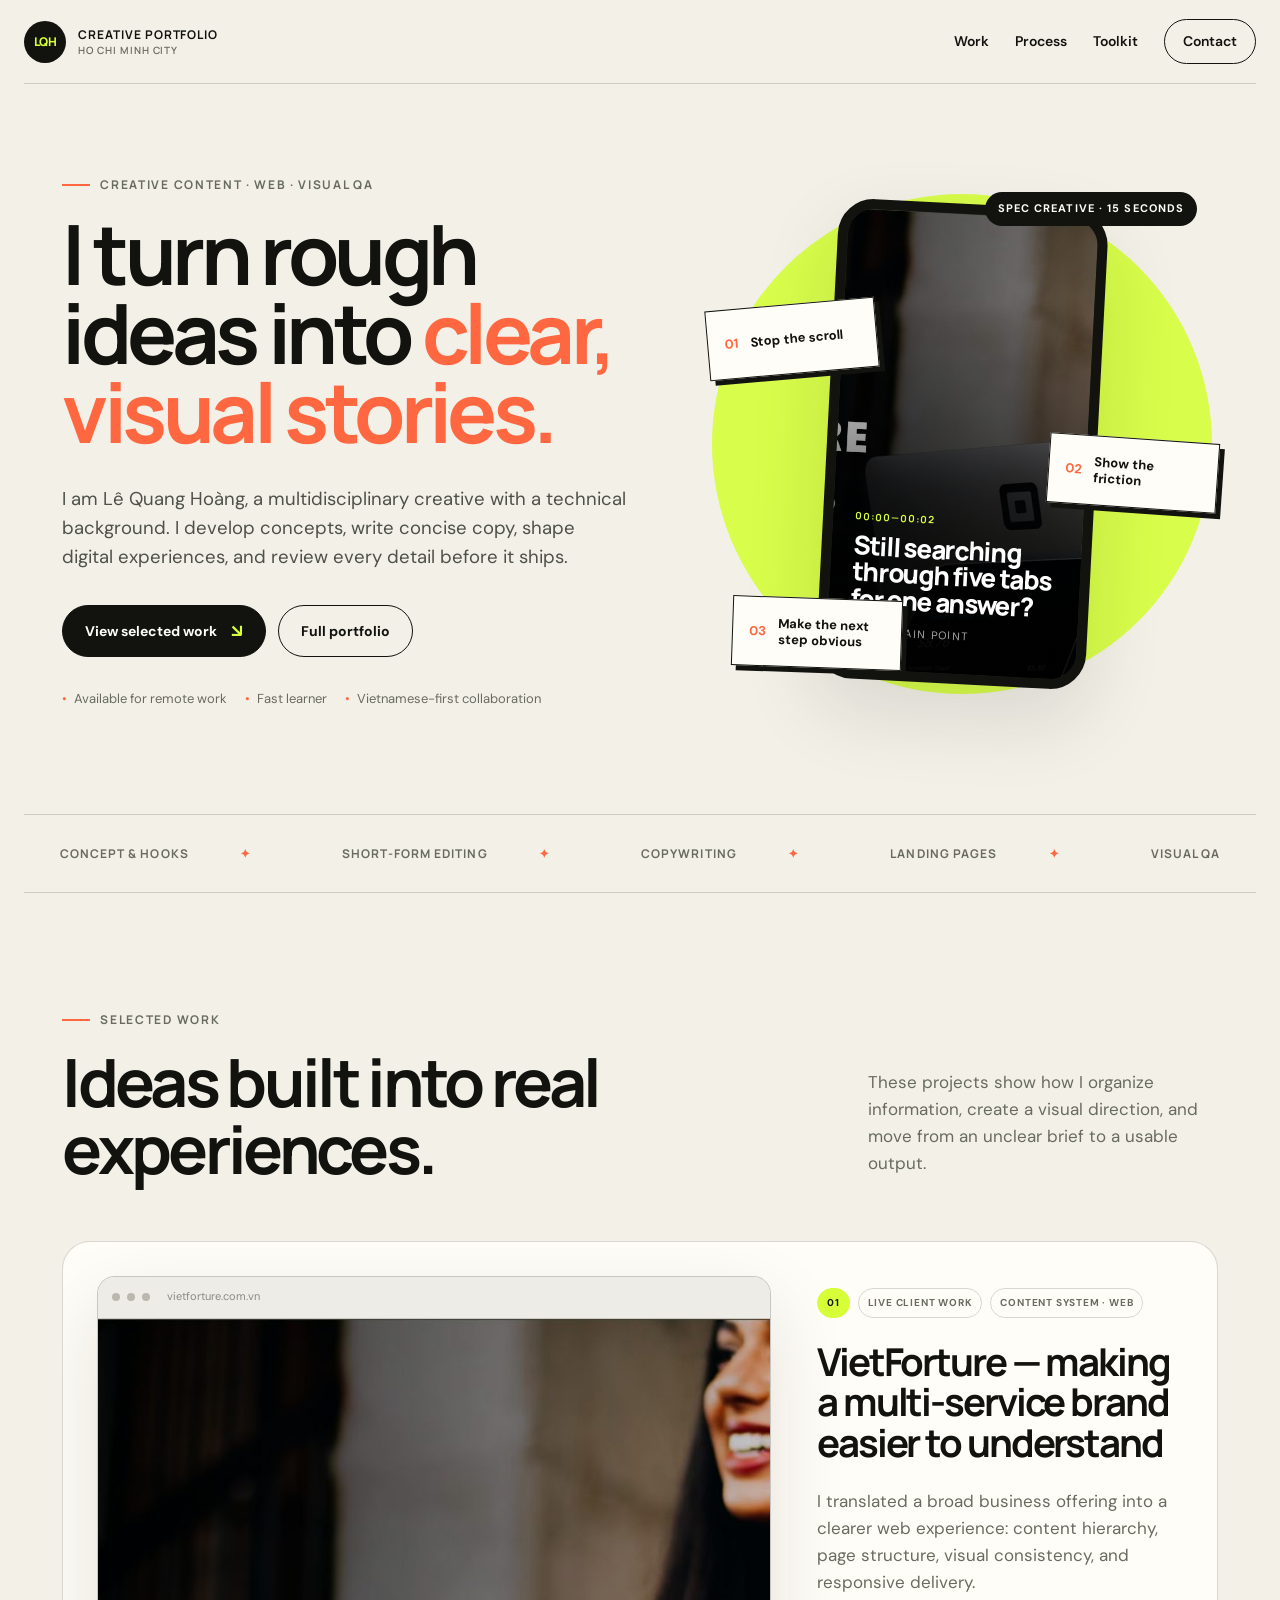
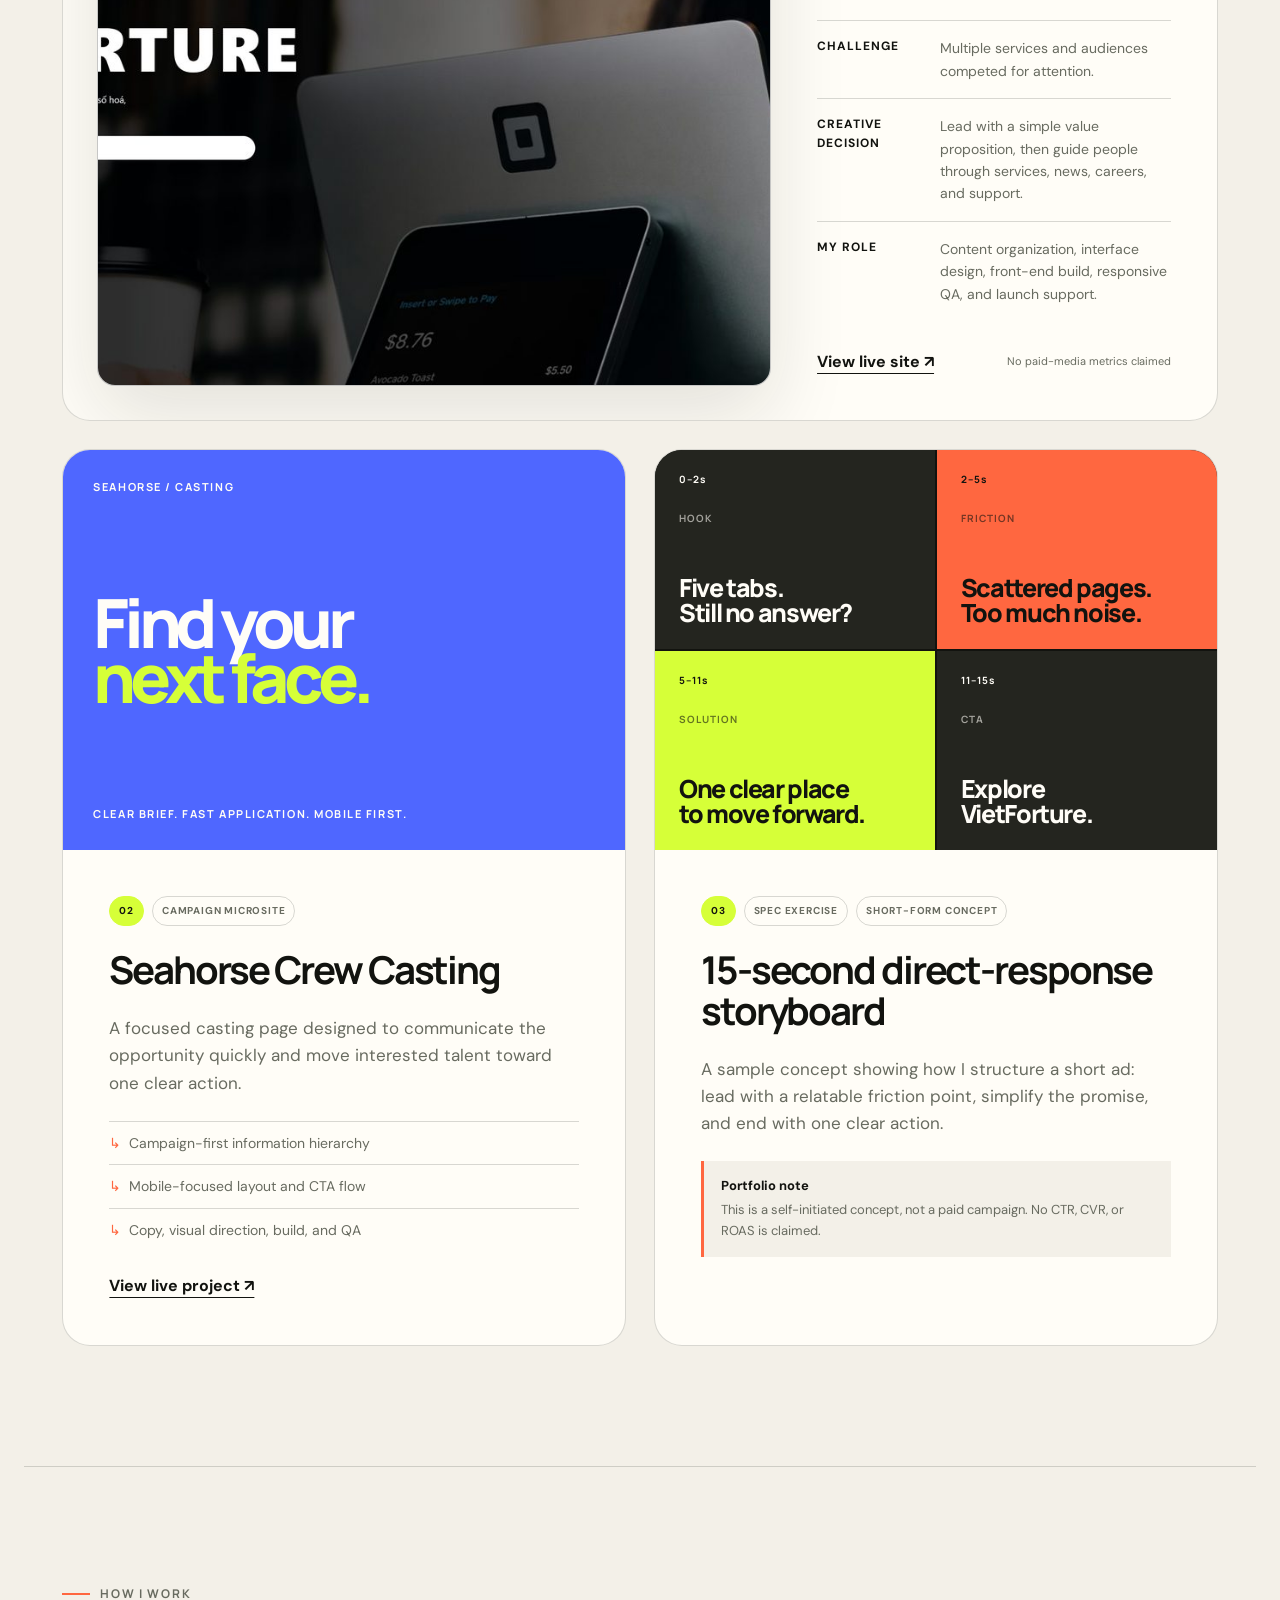
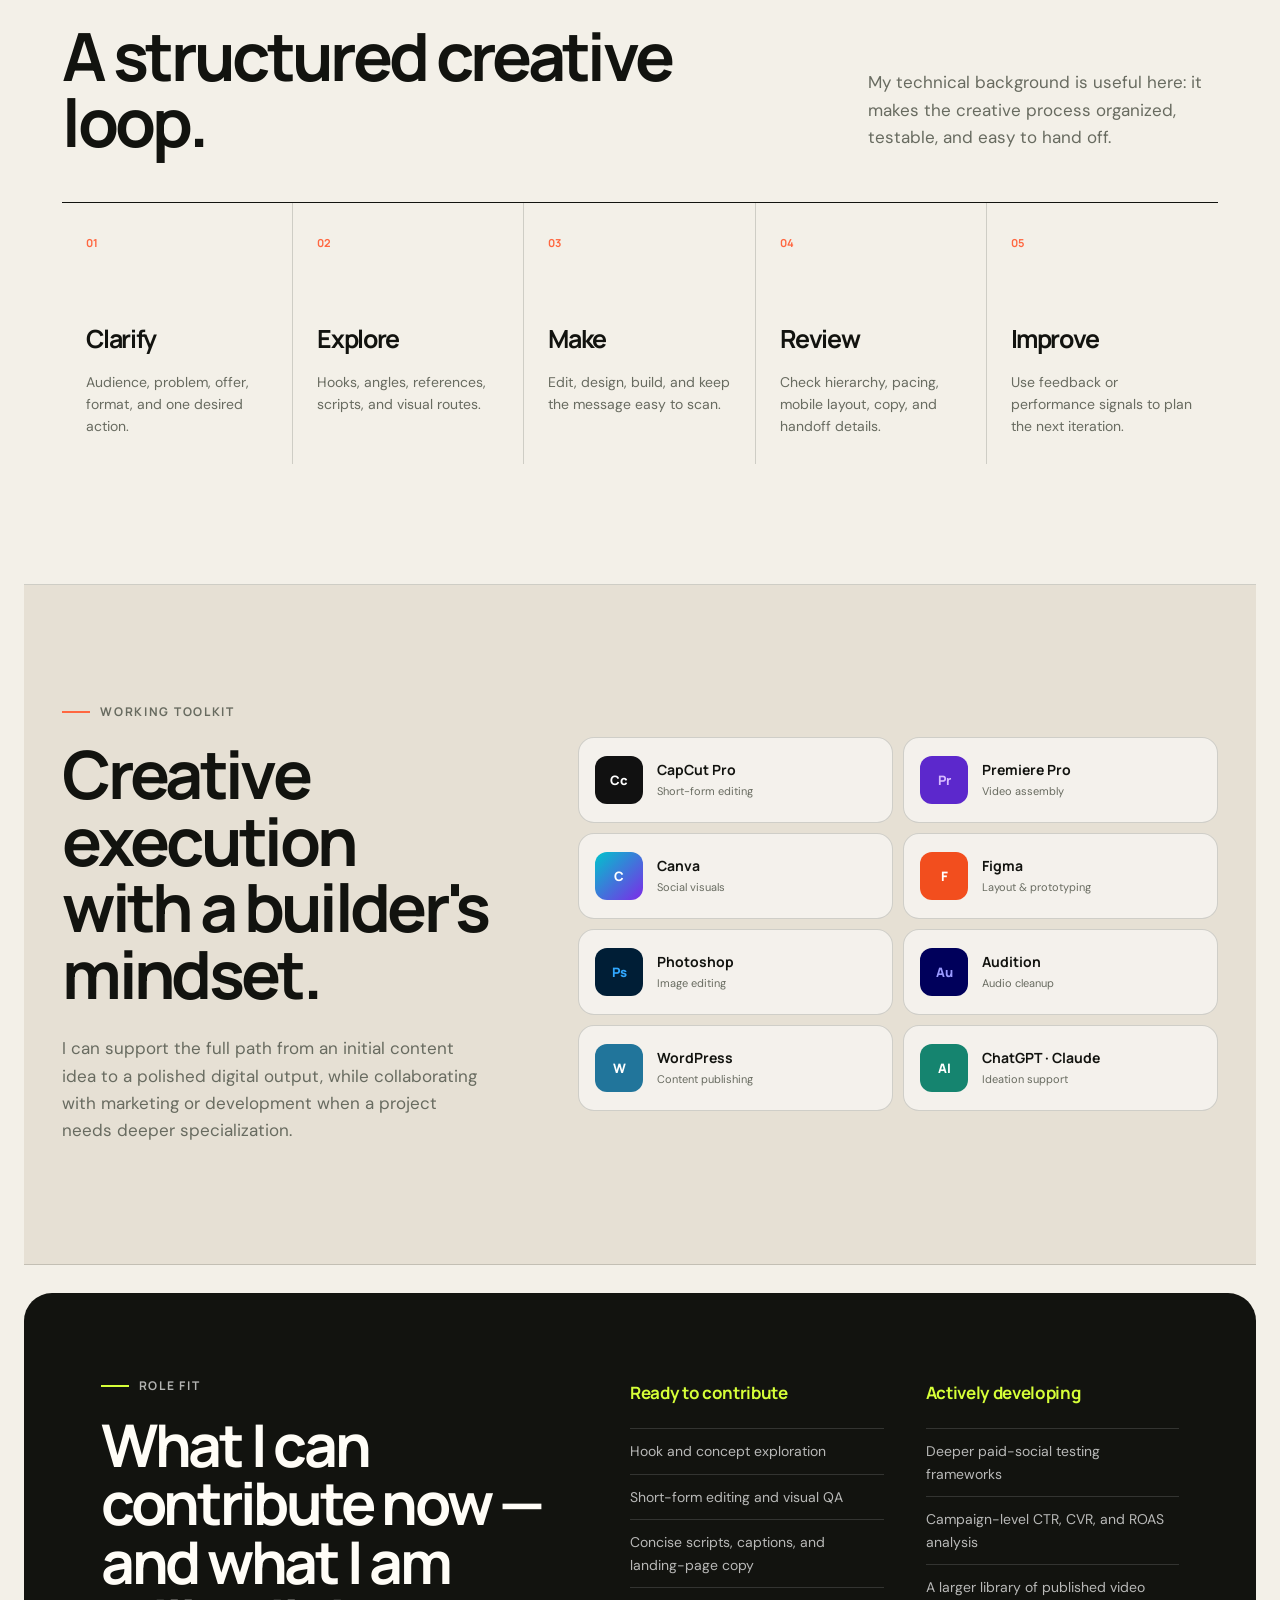
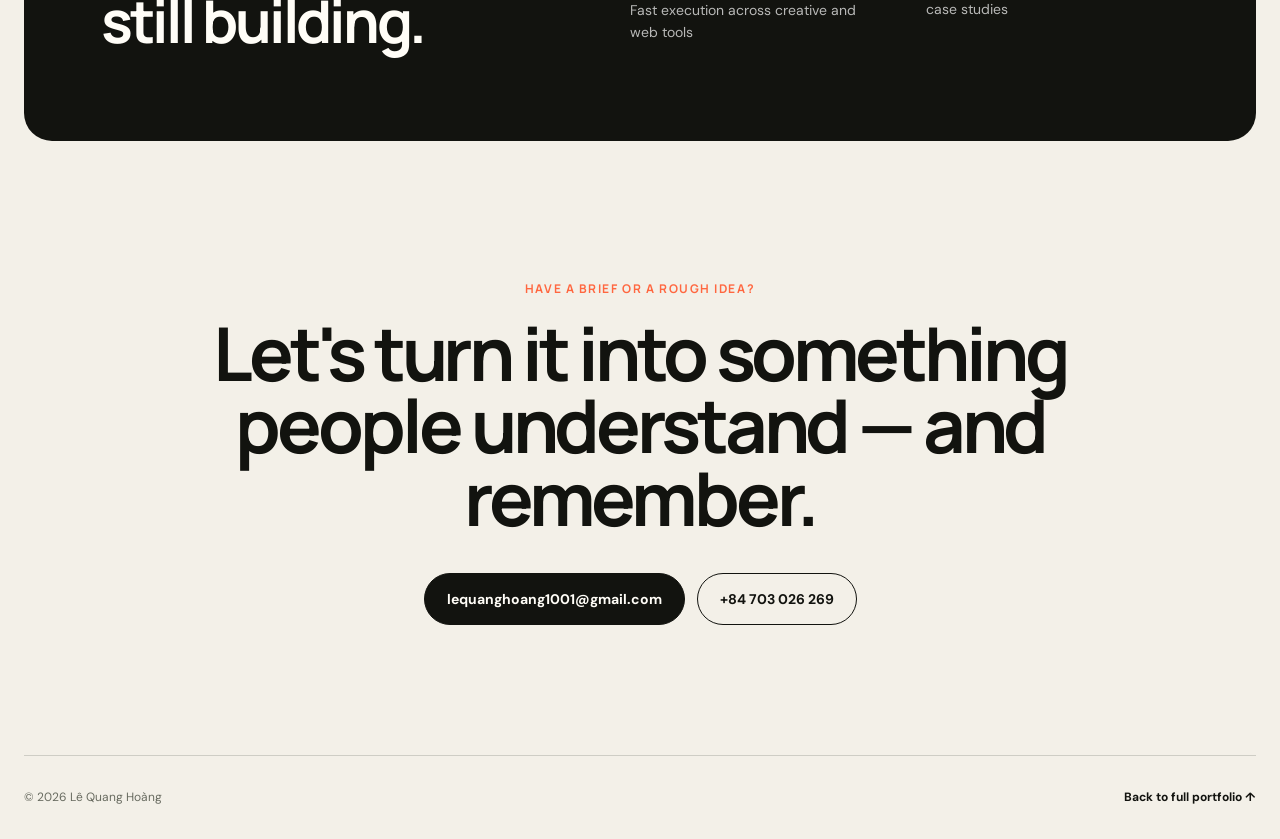
==== creative.html @ 2c3108f0 "Add creative portfolio for content roles" ====
<!DOCTYPE html>
<html lang="en">
<head>
  <meta charset="UTF-8">
  <meta name="viewport" content="width=device-width, initial-scale=1.0">
  <meta name="description" content="Creative portfolio of Lê Quang Hoàng — content concepts, short-form storyboards, web experiences, and visual QA.">
  <meta name="author" content="Lê Quang Hoàng">
  <title>Lê Quang Hoàng — Creative Portfolio</title>
  <link rel="preconnect" href="https://fonts.googleapis.com">
  <link rel="preconnect" href="https://fonts.gstatic.com" crossorigin>
  <link href="https://fonts.googleapis.com/css2?family=DM+Sans:wght@400;500;600;700&family=Manrope:wght@500;600;700;800&display=swap" rel="stylesheet">
  <link rel="stylesheet" href="creative.css">
</head>
<body>
  <a class="skip-link" href="#work">Skip to selected work</a>

  <header class="topbar">
    <a class="brand" href="index.html" aria-label="Back to main portfolio">
      <span class="brand-mark">LQH</span>
      <span class="brand-copy">Creative portfolio<br><small>Ho Chi Minh City</small></span>
    </a>
    <nav class="topnav" aria-label="Creative portfolio navigation">
      <a href="#work">Work</a>
      <a href="#process">Process</a>
      <a href="#toolkit">Toolkit</a>
      <a class="nav-cta" href="mailto:lequanghoang1001@gmail.com">Contact</a>
    </nav>
  </header>

  <main>
    <section class="hero">
      <div class="hero-copy">
        <p class="kicker"><span></span> Creative content · Web · Visual QA</p>
        <h1>I turn rough ideas into <em>clear, visual stories.</em></h1>
        <p class="hero-intro">I am Lê Quang Hoàng, a multidisciplinary creative with a technical background. I develop concepts, write concise copy, shape digital experiences, and review every detail before it ships.</p>
        <div class="hero-actions">
          <a class="button button-primary" href="#work">View selected work <span>↘</span></a>
          <a class="button button-secondary" href="index.html">Full portfolio</a>
        </div>
        <div class="hero-notes" aria-label="Availability and strengths">
          <span>Available for remote work</span>
          <span>Fast learner</span>
          <span>Vietnamese-first collaboration</span>
        </div>
      </div>

      <div class="hero-visual" aria-label="Spec short-form creative storyboard preview">
        <div class="visual-label">Spec creative · 15 seconds</div>
        <div class="phone">
          <img src="images/vietforture/hero.jpg" alt="VietForture website shown as the visual source for a spec social ad">
          <div class="phone-shade"></div>
          <div class="phone-copy">
            <span class="timecode">00:00—00:02</span>
            <strong>Still searching through five tabs for one answer?</strong>
            <small>Hook / pain point</small>
          </div>
        </div>
        <div class="angle-card angle-one"><b>01</b><span>Stop the scroll</span></div>
        <div class="angle-card angle-two"><b>02</b><span>Show the friction</span></div>
        <div class="angle-card angle-three"><b>03</b><span>Make the next step obvious</span></div>
      </div>
    </section>

    <section class="signal-strip" aria-label="Creative capabilities">
      <span>Concept &amp; hooks</span>
      <span>Short-form editing</span>
      <span>Copywriting</span>
      <span>Landing pages</span>
      <span>Visual QA</span>
    </section>

    <section class="work-section" id="work">
      <div class="section-heading">
        <div>
          <p class="kicker"><span></span> Selected work</p>
          <h2>Ideas built into real experiences.</h2>
        </div>
        <p>These projects show how I organize information, create a visual direction, and move from an unclear brief to a usable output.</p>
      </div>

      <article class="case case-featured">
        <div class="case-visual browser-frame">
          <div class="browser-top"><i></i><i></i><i></i><span>vietforture.com.vn</span></div>
          <img src="images/vietforture/hero.jpg" alt="VietForture homepage interface">
        </div>
        <div class="case-copy">
          <div class="case-meta"><span>01</span><span>Live client work</span><span>Content system · Web</span></div>
          <h3>VietForture — making a multi-service brand easier to understand</h3>
          <p>I translated a broad business offering into a clearer web experience: content hierarchy, page structure, visual consistency, and responsive delivery.</p>
          <ul class="case-points">
            <li><b>Challenge</b><span>Multiple services and audiences competed for attention.</span></li>
            <li><b>Creative decision</b><span>Lead with a simple value proposition, then guide people through services, news, careers, and support.</span></li>
            <li><b>My role</b><span>Content organization, interface design, front-end build, responsive QA, and launch support.</span></li>
          </ul>
          <div class="case-actions">
            <a href="https://www.vietforture.com.vn" target="_blank" rel="noopener">View live site ↗</a>
            <span>No paid-media metrics claimed</span>
          </div>
        </div>
      </article>

      <div class="case-grid">
        <article class="case case-compact campaign-case">
          <div class="campaign-poster">
            <span class="poster-top">SEAHORSE / CASTING</span>
            <strong>Find your<br><em>next face.</em></strong>
            <span class="poster-bottom">Clear brief. Fast application. Mobile first.</span>
          </div>
          <div class="case-copy">
            <div class="case-meta"><span>02</span><span>Campaign microsite</span></div>
            <h3>Seahorse Crew Casting</h3>
            <p>A focused casting page designed to communicate the opportunity quickly and move interested talent toward one clear action.</p>
            <ul class="simple-list">
              <li>Campaign-first information hierarchy</li>
              <li>Mobile-focused layout and CTA flow</li>
              <li>Copy, visual direction, build, and QA</li>
            </ul>
            <a class="text-link" href="https://seahorse-crew-casting.lequanghoang1001.chatgpt.site" target="_blank" rel="noopener">View live project ↗</a>
          </div>
        </article>

        <article class="case case-compact spec-case">
          <div class="storyboard" aria-label="Four-frame spec ad storyboard">
            <div class="frame"><b>0–2s</b><span>HOOK</span><p>Five tabs.<br>Still no answer?</p></div>
            <div class="frame"><b>2–5s</b><span>FRICTION</span><p>Scattered pages.<br>Too much noise.</p></div>
            <div class="frame"><b>5–11s</b><span>SOLUTION</span><p>One clear place<br>to move forward.</p></div>
            <div class="frame"><b>11–15s</b><span>CTA</span><p>Explore<br>VietForture.</p></div>
          </div>
          <div class="case-copy">
            <div class="case-meta"><span>03</span><span>Spec exercise</span><span>Short-form concept</span></div>
            <h3>15-second direct-response storyboard</h3>
            <p>A sample concept showing how I structure a short ad: lead with a relatable friction point, simplify the promise, and end with one clear action.</p>
            <div class="honesty-note"><b>Portfolio note</b> This is a self-initiated concept, not a paid campaign. No CTR, CVR, or ROAS is claimed.</div>
          </div>
        </article>
      </div>
    </section>

    <section class="process-section" id="process">
      <div class="section-heading compact-heading">
        <div>
          <p class="kicker"><span></span> How I work</p>
          <h2>A structured creative loop.</h2>
        </div>
        <p>My technical background is useful here: it makes the creative process organized, testable, and easy to hand off.</p>
      </div>
      <ol class="process-grid">
        <li><span>01</span><h3>Clarify</h3><p>Audience, problem, offer, format, and one desired action.</p></li>
        <li><span>02</span><h3>Explore</h3><p>Hooks, angles, references, scripts, and visual routes.</p></li>
        <li><span>03</span><h3>Make</h3><p>Edit, design, build, and keep the message easy to scan.</p></li>
        <li><span>04</span><h3>Review</h3><p>Check hierarchy, pacing, mobile layout, copy, and handoff details.</p></li>
        <li><span>05</span><h3>Improve</h3><p>Use feedback or performance signals to plan the next iteration.</p></li>
      </ol>
    </section>

    <section class="toolkit-section" id="toolkit">
      <div class="toolkit-copy">
        <p class="kicker"><span></span> Working toolkit</p>
        <h2>Creative execution with a builder's mindset.</h2>
        <p>I can support the full path from an initial content idea to a polished digital output, while collaborating with marketing or development when a project needs deeper specialization.</p>
      </div>
      <div class="tool-grid">
        <div><i class="tool-icon capcut">Cc</i><span><b>CapCut Pro</b><small>Short-form editing</small></span></div>
        <div><i class="tool-icon premiere">Pr</i><span><b>Premiere Pro</b><small>Video assembly</small></span></div>
        <div><i class="tool-icon canva">C</i><span><b>Canva</b><small>Social visuals</small></span></div>
        <div><i class="tool-icon figma">F</i><span><b>Figma</b><small>Layout &amp; prototyping</small></span></div>
        <div><i class="tool-icon photoshop">Ps</i><span><b>Photoshop</b><small>Image editing</small></span></div>
        <div><i class="tool-icon audition">Au</i><span><b>Audition</b><small>Audio cleanup</small></span></div>
        <div><i class="tool-icon wordpress">W</i><span><b>WordPress</b><small>Content publishing</small></span></div>
        <div><i class="tool-icon ai">AI</i><span><b>ChatGPT · Claude</b><small>Ideation support</small></span></div>
      </div>
    </section>

    <section class="fit-section">
      <div class="fit-copy">
        <p class="kicker light"><span></span> Role fit</p>
        <h2>What I can contribute now — and what I am still building.</h2>
      </div>
      <div class="fit-columns">
        <div>
          <h3>Ready to contribute</h3>
          <ul>
            <li>Hook and concept exploration</li>
            <li>Short-form editing and visual QA</li>
            <li>Concise scripts, captions, and landing-page copy</li>
            <li>Fast execution across creative and web tools</li>
          </ul>
        </div>
        <div>
          <h3>Actively developing</h3>
          <ul>
            <li>Deeper paid-social testing frameworks</li>
            <li>Campaign-level CTR, CVR, and ROAS analysis</li>
            <li>A larger library of published video case studies</li>
          </ul>
        </div>
      </div>
    </section>

    <section class="contact-section">
      <p>Have a brief or a rough idea?</p>
      <h2>Let's turn it into something people understand — and remember.</h2>
      <div class="contact-actions">
        <a class="button button-primary" href="mailto:lequanghoang1001@gmail.com">lequanghoang1001@gmail.com</a>
        <a class="button button-secondary" href="tel:+84703026269">+84 703 026 269</a>
      </div>
    </section>
  </main>

  <footer>
    <span>© 2026 Lê Quang Hoàng</span>
    <a href="index.html">Back to full portfolio ↑</a>
  </footer>
</body>
</html>
---- creative.css ----
:root {
  --ink: #12130f;
  --paper: #f3f0e8;
  --paper-deep: #e6e0d4;
  --muted: #686b60;
  --line: rgba(18, 19, 15, 0.16);
  --lime: #d6ff38;
  --orange: #ff6740;
  --blue: #4f67ff;
  --white: #fffdf7;
  --radius: 28px;
  --shadow: 0 30px 80px rgba(26, 24, 18, 0.12);
}

* { box-sizing: border-box; }
html { scroll-behavior: smooth; }
body {
  margin: 0;
  color: var(--ink);
  background: var(--paper);
  font-family: "DM Sans", sans-serif;
  font-size: 16px;
  line-height: 1.6;
  -webkit-font-smoothing: antialiased;
}
a { color: inherit; text-decoration: none; }
img { display: block; max-width: 100%; }

.skip-link {
  position: fixed;
  left: 16px;
  top: -80px;
  z-index: 100;
  padding: 10px 14px;
  color: var(--ink);
  background: var(--lime);
  border-radius: 8px;
}
.skip-link:focus { top: 16px; }

.topbar {
  width: min(1440px, calc(100% - 48px));
  min-height: 84px;
  margin: 0 auto;
  display: flex;
  align-items: center;
  justify-content: space-between;
  border-bottom: 1px solid var(--line);
}
.brand { display: inline-flex; align-items: center; gap: 12px; }
.brand-mark {
  width: 42px;
  height: 42px;
  display: grid;
  place-items: center;
  border-radius: 50%;
  font: 800 12px/1 "Manrope", sans-serif;
  background: var(--ink);
  color: var(--lime);
  letter-spacing: -0.04em;
}
.brand-copy { font: 700 12px/1.25 "Manrope", sans-serif; text-transform: uppercase; letter-spacing: .08em; }
.brand-copy small { color: var(--muted); font-size: 10px; font-weight: 600; }
.topnav { display: flex; align-items: center; gap: 26px; font-size: 14px; font-weight: 600; }
.topnav a:not(.nav-cta):hover { text-decoration: underline; text-underline-offset: 6px; }
.nav-cta { padding: 10px 18px; border: 1px solid var(--ink); border-radius: 99px; transition: .2s ease; }
.nav-cta:hover { background: var(--ink); color: var(--paper); }

main, footer { width: min(1440px, calc(100% - 48px)); margin-inline: auto; }
.hero {
  min-height: 720px;
  display: grid;
  grid-template-columns: minmax(0, 1.05fr) minmax(420px, .95fr);
  gap: 80px;
  align-items: center;
  padding: 80px 3vw 90px;
  border-bottom: 1px solid var(--line);
  overflow: hidden;
}
.kicker {
  margin: 0 0 22px;
  display: flex;
  align-items: center;
  gap: 10px;
  color: var(--muted);
  font: 700 12px/1.2 "Manrope", sans-serif;
  letter-spacing: .14em;
  text-transform: uppercase;
}
.kicker span { width: 28px; height: 2px; background: var(--orange); }
.kicker.light { color: rgba(255,255,255,.68); }
.kicker.light span { background: var(--lime); }
h1, h2, h3 { font-family: "Manrope", sans-serif; letter-spacing: -0.055em; }
h1 { max-width: 770px; margin: 0; font-size: clamp(58px, 6.5vw, 102px); line-height: .95; }
h1 em { color: var(--orange); font-style: normal; }
.hero-intro { max-width: 670px; margin: 34px 0 0; color: #4e5148; font-size: clamp(18px, 1.45vw, 22px); line-height: 1.55; }
.hero-actions { display: flex; flex-wrap: wrap; gap: 12px; margin-top: 34px; }
.button { min-height: 52px; display: inline-flex; align-items: center; justify-content: center; gap: 14px; padding: 0 22px; border: 1px solid var(--ink); border-radius: 99px; font-size: 14px; font-weight: 700; transition: transform .2s ease, box-shadow .2s ease; }
.button:hover { transform: translateY(-2px); box-shadow: 0 10px 28px rgba(18,19,15,.12); }
.button-primary { background: var(--ink); color: var(--white); }
.button-primary span { color: var(--lime); font-size: 18px; }
.button-secondary { background: transparent; }
.hero-notes { margin-top: 32px; display: flex; flex-wrap: wrap; gap: 8px 18px; color: var(--muted); font-size: 13px; }
.hero-notes span::before { content: "•"; color: var(--orange); margin-right: 7px; }

.hero-visual { position: relative; min-height: 560px; display: grid; place-items: center; }
.hero-visual::before {
  content: "";
  position: absolute;
  width: 500px;
  height: 500px;
  border-radius: 50%;
  background: var(--lime);
  filter: saturate(.9);
}
.visual-label { position: absolute; z-index: 3; top: 28px; right: 4%; padding: 8px 13px; background: var(--ink); color: var(--white); border-radius: 99px; font-size: 11px; font-weight: 700; letter-spacing: .1em; text-transform: uppercase; }
.phone { position: relative; z-index: 2; width: 270px; aspect-ratio: 9/16; overflow: hidden; border: 10px solid var(--ink); border-radius: 36px; box-shadow: var(--shadow); transform: rotate(3deg); background: #20241d; }
.phone img { width: 100%; height: 100%; object-fit: cover; }
.phone-shade { position: absolute; inset: 0; background: linear-gradient(180deg, rgba(0,0,0,.05) 20%, rgba(0,0,0,.86) 88%); }
.phone-copy { position: absolute; inset: auto 22px 28px; color: #fff; }
.phone-copy .timecode { display: block; margin-bottom: 10px; color: var(--lime); font: 700 10px/1.2 "Manrope", sans-serif; letter-spacing: .1em; }
.phone-copy strong { display: block; font: 800 26px/1.02 "Manrope", sans-serif; letter-spacing: -.05em; }
.phone-copy small { display: block; margin-top: 12px; color: rgba(255,255,255,.64); font-size: 11px; text-transform: uppercase; letter-spacing: .12em; }
.angle-card { position: absolute; z-index: 3; width: 170px; min-height: 70px; padding: 13px 16px; display: flex; align-items: center; gap: 12px; border: 1px solid var(--ink); box-shadow: 5px 5px 0 var(--ink); background: var(--white); font-size: 13px; font-weight: 700; line-height: 1.25; }
.angle-card b { color: var(--orange); }
.angle-one { left: 0; top: 25%; transform: rotate(-5deg); }
.angle-two { right: 0; top: 49%; transform: rotate(4deg); }
.angle-three { left: 5%; bottom: 10%; transform: rotate(2deg); }

.signal-strip { min-height: 78px; display: flex; align-items: center; justify-content: space-around; gap: 20px; border-bottom: 1px solid var(--line); color: var(--muted); font: 700 12px/1 "Manrope", sans-serif; letter-spacing: .09em; text-transform: uppercase; }
.signal-strip span::after { content: "✦"; margin-left: clamp(20px, 4vw, 70px); color: var(--orange); }
.signal-strip span:last-child::after { display: none; }

.work-section, .process-section, .toolkit-section { padding: 120px 3vw; border-bottom: 1px solid var(--line); }
.section-heading { display: grid; grid-template-columns: minmax(0, 1.35fr) minmax(320px, .65fr); gap: 80px; align-items: end; margin-bottom: 58px; }
.section-heading h2, .toolkit-copy h2 { max-width: 850px; margin: 0; font-size: clamp(42px, 5.2vw, 74px); line-height: 1; }
.section-heading > p { margin: 0 0 5px; color: var(--muted); font-size: 17px; }
.case { background: var(--white); border: 1px solid var(--line); border-radius: var(--radius); overflow: hidden; }
.case-featured { display: grid; grid-template-columns: 1.35fr .85fr; min-height: 620px; }
.case-visual { min-width: 0; }
.browser-frame { margin: 34px 0 34px 34px; overflow: hidden; border: 1px solid rgba(18,19,15,.24); border-radius: 18px; box-shadow: var(--shadow); background: #fff; }
.browser-top { height: 42px; display: flex; align-items: center; gap: 7px; padding: 0 14px; background: #eeece6; border-bottom: 1px solid var(--line); }
.browser-top i { width: 8px; height: 8px; border-radius: 50%; background: #bbb8af; }
.browser-top span { margin-left: 10px; color: #898b83; font-size: 11px; }
.browser-frame img { width: 100%; height: calc(100% - 42px); object-fit: cover; object-position: top; }
.case-copy { padding: 46px; }
.case-meta { display: flex; flex-wrap: wrap; gap: 8px; margin-bottom: 24px; }
.case-meta span { padding: 6px 9px; border: 1px solid var(--line); border-radius: 99px; color: var(--muted); font-size: 10px; font-weight: 700; letter-spacing: .08em; text-transform: uppercase; }
.case-meta span:first-child { color: var(--ink); background: var(--lime); border-color: var(--lime); }
.case h3 { margin: 0; font-size: clamp(28px, 3vw, 46px); line-height: 1.06; }
.case-copy > p { margin: 24px 0; color: var(--muted); font-size: 17px; }
.case-points, .simple-list { margin: 0; padding: 0; list-style: none; }
.case-points li { display: grid; grid-template-columns: 105px 1fr; gap: 18px; padding: 16px 0; border-top: 1px solid var(--line); }
.case-points b { font-size: 12px; text-transform: uppercase; letter-spacing: .08em; }
.case-points span { color: var(--muted); font-size: 14px; }
.case-actions { margin-top: 28px; display: flex; align-items: center; justify-content: space-between; gap: 20px; }
.case-actions a, .text-link { font-weight: 700; text-decoration: underline; text-underline-offset: 6px; }
.case-actions span { color: var(--muted); font-size: 11px; }
.case-grid { margin-top: 28px; display: grid; grid-template-columns: 1fr 1fr; gap: 28px; }
.case-compact { display: grid; grid-template-rows: 400px auto; }
.campaign-poster { padding: 30px; display: flex; flex-direction: column; justify-content: space-between; color: var(--white); background: var(--blue); overflow: hidden; }
.campaign-poster::after { content: "CASTING"; position: absolute; opacity: 0; }
.poster-top, .poster-bottom { font: 700 11px/1.2 "Manrope", sans-serif; letter-spacing: .14em; text-transform: uppercase; }
.campaign-poster strong { font: 800 clamp(52px, 5.3vw, 82px)/.82 "Manrope", sans-serif; letter-spacing: -.08em; }
.campaign-poster em { color: var(--lime); font-style: normal; }
.storyboard { display: grid; grid-template-columns: 1fr 1fr; gap: 2px; background: var(--ink); }
.frame { padding: 24px; display: flex; flex-direction: column; justify-content: space-between; background: #24251f; color: var(--white); min-height: 199px; }
.frame:nth-child(2) { background: var(--orange); color: var(--ink); }
.frame:nth-child(3) { background: var(--lime); color: var(--ink); }
.frame b, .frame span { font: 700 10px/1 "Manrope", sans-serif; letter-spacing: .1em; }
.frame span { opacity: .58; }
.frame p { margin: 24px 0 0; font: 800 25px/1 "Manrope", sans-serif; letter-spacing: -.055em; }
.simple-list { margin: 22px 0; }
.simple-list li { padding: 10px 0 10px 20px; border-top: 1px solid var(--line); color: var(--muted); position: relative; font-size: 14px; }
.simple-list li::before { content: "↳"; position: absolute; left: 0; color: var(--orange); }
.honesty-note { margin-top: 24px; padding: 15px 17px; background: var(--paper); border-left: 3px solid var(--orange); color: var(--muted); font-size: 13px; }
.honesty-note b { display: block; margin-bottom: 3px; color: var(--ink); }

.compact-heading { margin-bottom: 46px; }
.process-grid { margin: 0; padding: 0; display: grid; grid-template-columns: repeat(5, 1fr); border-top: 1px solid var(--ink); list-style: none; }
.process-grid li { min-height: 250px; padding: 26px 24px; border-right: 1px solid var(--line); }
.process-grid li:last-child { border-right: 0; }
.process-grid span { color: var(--orange); font: 700 11px/1 "Manrope", sans-serif; }
.process-grid h3 { margin: 64px 0 12px; font-size: 25px; }
.process-grid p { margin: 0; color: var(--muted); font-size: 14px; }

.toolkit-section { display: grid; grid-template-columns: .8fr 1.2fr; gap: 90px; align-items: center; background: var(--paper-deep); }
.toolkit-copy p:last-child { max-width: 570px; margin: 28px 0 0; color: var(--muted); font-size: 17px; }
.tool-grid { display: grid; grid-template-columns: 1fr 1fr; gap: 10px; }
.tool-grid > div { min-height: 86px; padding: 16px; display: flex; align-items: center; gap: 14px; background: rgba(255,255,255,.56); border: 1px solid var(--line); border-radius: 16px; }
.tool-icon { width: 48px; height: 48px; flex: 0 0 48px; display: grid; place-items: center; border-radius: 12px; color: #fff; font: normal 800 13px/1 "Manrope", sans-serif; }
.tool-grid b, .tool-grid small { display: block; }
.tool-grid b { font: 700 14px/1.3 "Manrope", sans-serif; }
.tool-grid small { margin-top: 4px; color: var(--muted); font-size: 11px; }
.tool-icon.capcut { background: #111; }
.tool-icon.premiere { background: #5c28cc; color: #d7baff; }
.tool-icon.canva { background: linear-gradient(135deg,#00c4cc,#7d2ae8); }
.tool-icon.figma { background: #f24e1e; }
.tool-icon.photoshop { background: #001e36; color: #31a8ff; }
.tool-icon.audition { background: #00005b; color: #9999ff; }
.tool-icon.wordpress { background: #21759b; }
.tool-icon.ai { background: #15846f; }

.fit-section { margin-top: 28px; padding: 86px 6vw; display: grid; grid-template-columns: .9fr 1.1fr; gap: 80px; color: var(--white); background: var(--ink); border-radius: var(--radius); }
.fit-copy h2 { margin: 0; font-size: clamp(38px, 4.6vw, 66px); line-height: 1; }
.fit-columns { display: grid; grid-template-columns: 1fr 1fr; gap: 42px; }
.fit-columns h3 { margin: 0 0 22px; color: var(--lime); font-size: 17px; letter-spacing: -.02em; }
.fit-columns ul { margin: 0; padding: 0; list-style: none; }
.fit-columns li { padding: 11px 0; border-top: 1px solid rgba(255,255,255,.14); color: rgba(255,255,255,.7); font-size: 14px; }

.contact-section { padding: 130px 3vw; text-align: center; }
.contact-section > p { color: var(--orange); font: 700 12px/1 "Manrope", sans-serif; text-transform: uppercase; letter-spacing: .13em; }
.contact-section h2 { max-width: 940px; margin: 22px auto 38px; font-size: clamp(42px, 5.8vw, 78px); line-height: .98; }
.contact-actions { display: flex; justify-content: center; flex-wrap: wrap; gap: 12px; }
footer { min-height: 84px; display: flex; align-items: center; justify-content: space-between; border-top: 1px solid var(--line); color: var(--muted); font-size: 12px; }
footer a { color: var(--ink); font-weight: 700; }

@media (max-width: 1080px) {
  .hero { grid-template-columns: 1fr; gap: 40px; padding-top: 70px; }
  .hero-visual { min-height: 580px; }
  .case-featured { grid-template-columns: 1fr; }
  .browser-frame { min-height: 470px; margin-right: 34px; }
  .case-grid { grid-template-columns: 1fr; }
  .process-grid { grid-template-columns: repeat(3, 1fr); }
  .process-grid li:nth-child(3) { border-right: 0; }
  .process-grid li { border-bottom: 1px solid var(--line); }
  .toolkit-section, .fit-section { grid-template-columns: 1fr; }
}

@media (max-width: 760px) {
  .topbar, main, footer { width: min(100% - 28px, 1440px); }
  .topbar { min-height: 72px; }
  .brand-copy { display: none; }
  .topnav { gap: 13px; font-size: 12px; }
  .topnav a:nth-child(2), .topnav a:nth-child(3) { display: none; }
  .nav-cta { padding: 8px 13px; }
  .hero { min-height: auto; padding: 62px 4px 70px; }
  h1 { font-size: clamp(50px, 16vw, 72px); }
  .hero-intro { font-size: 17px; }
  .hero-visual { min-height: 520px; }
  .hero-visual::before { width: 360px; height: 360px; }
  .phone { width: 230px; }
  .angle-card { width: 145px; min-height: 58px; padding: 10px; font-size: 11px; }
  .angle-one { left: -8px; }
  .angle-two { right: -8px; }
  .angle-three { left: 0; }
  .signal-strip { padding: 20px 4px; justify-content: flex-start; flex-wrap: wrap; }
  .signal-strip span::after { margin-left: 20px; }
  .work-section, .process-section, .toolkit-section { padding: 82px 4px; }
  .section-heading { grid-template-columns: 1fr; gap: 24px; }
  .section-heading h2, .toolkit-copy h2 { font-size: 45px; }
  .browser-frame { min-height: 300px; margin: 14px; }
  .case-copy { padding: 28px 22px 32px; }
  .case h3 { font-size: 31px; }
  .case-points li { grid-template-columns: 1fr; gap: 5px; }
  .case-actions { align-items: flex-start; flex-direction: column; }
  .case-compact { grid-template-rows: 340px auto; }
  .campaign-poster strong { font-size: 56px; }
  .frame { min-height: 169px; padding: 17px; }
  .frame p { font-size: 20px; }
  .process-grid { grid-template-columns: 1fr; }
  .process-grid li { min-height: auto; border-right: 0; }
  .process-grid h3 { margin-top: 28px; }
  .tool-grid, .fit-columns { grid-template-columns: 1fr; }
  .fit-section { margin-top: 14px; padding: 60px 26px; gap: 50px; }
  .contact-section { padding: 90px 4px; }
  .contact-section h2 { font-size: 44px; }
  .contact-actions .button { width: 100%; }
}

@media (prefers-reduced-motion: reduce) {
  html { scroll-behavior: auto; }
  *, *::before, *::after { transition-duration: .01ms !important; }
}
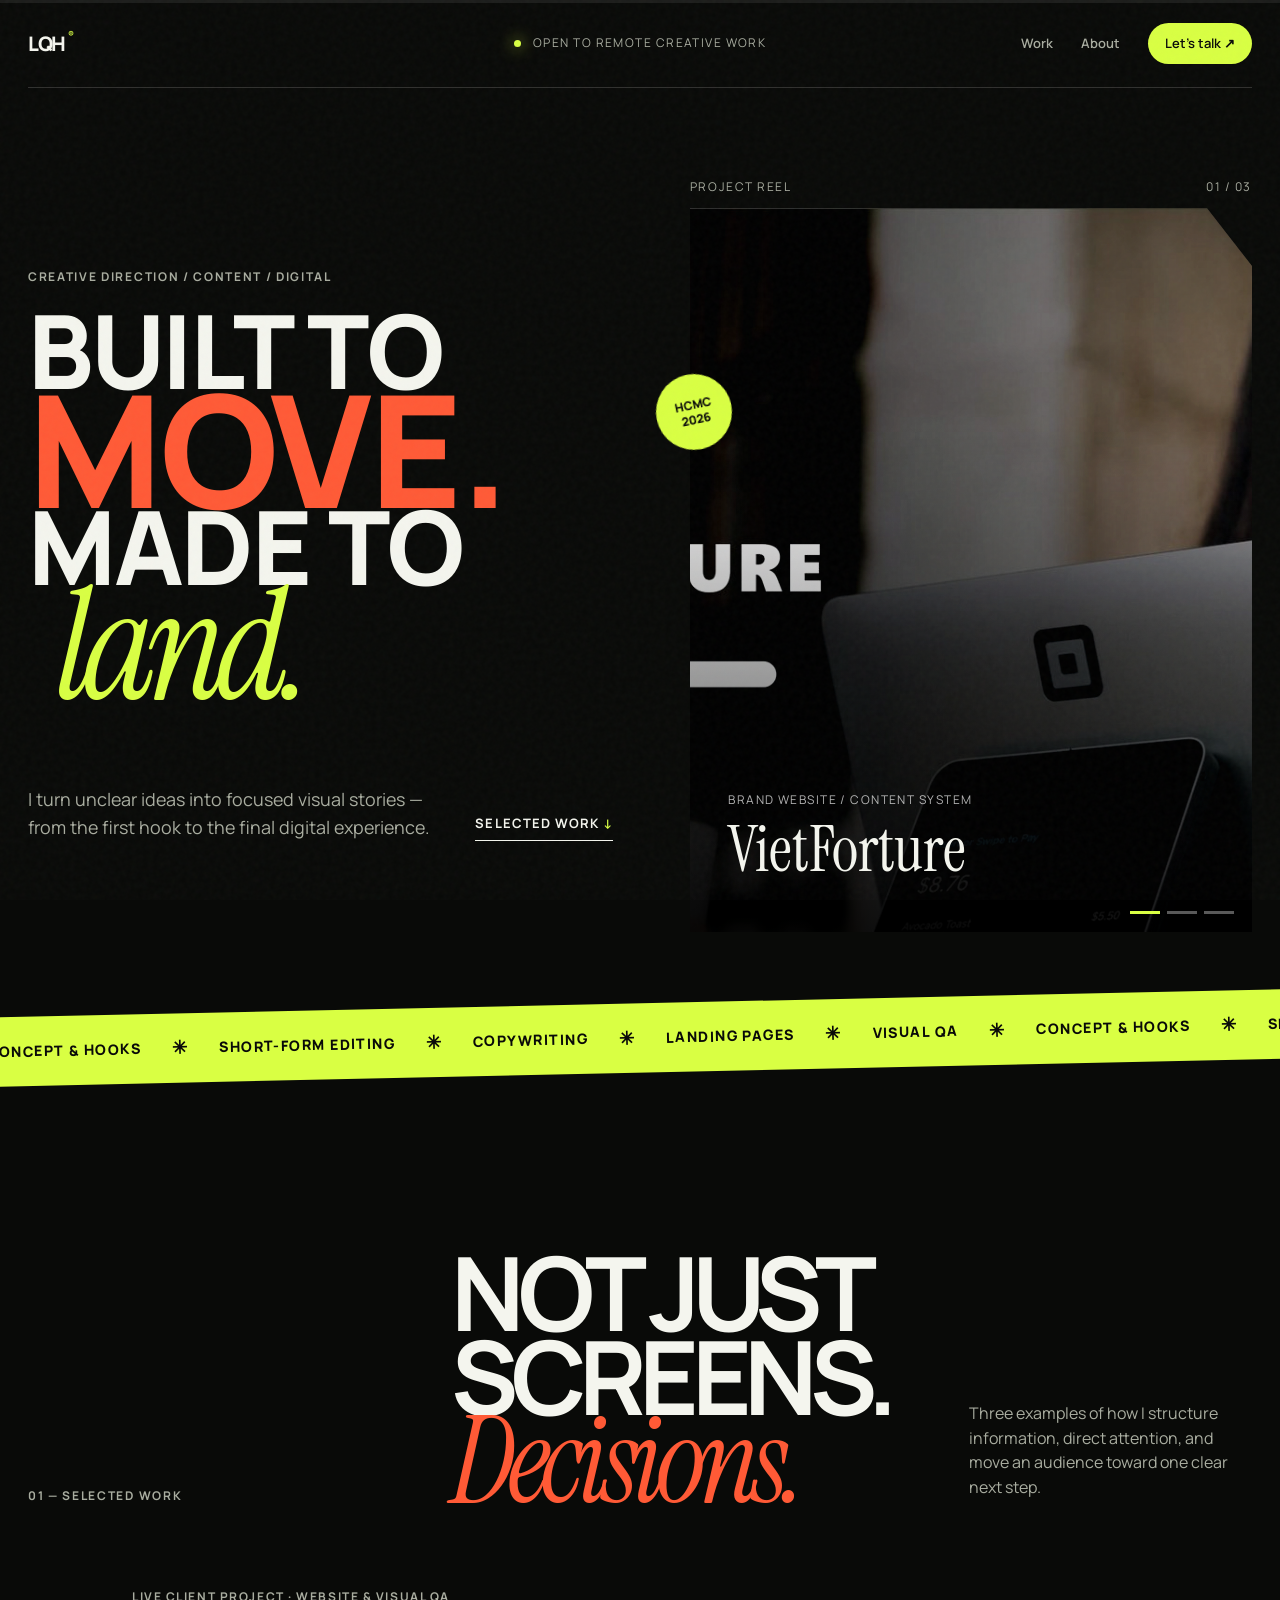
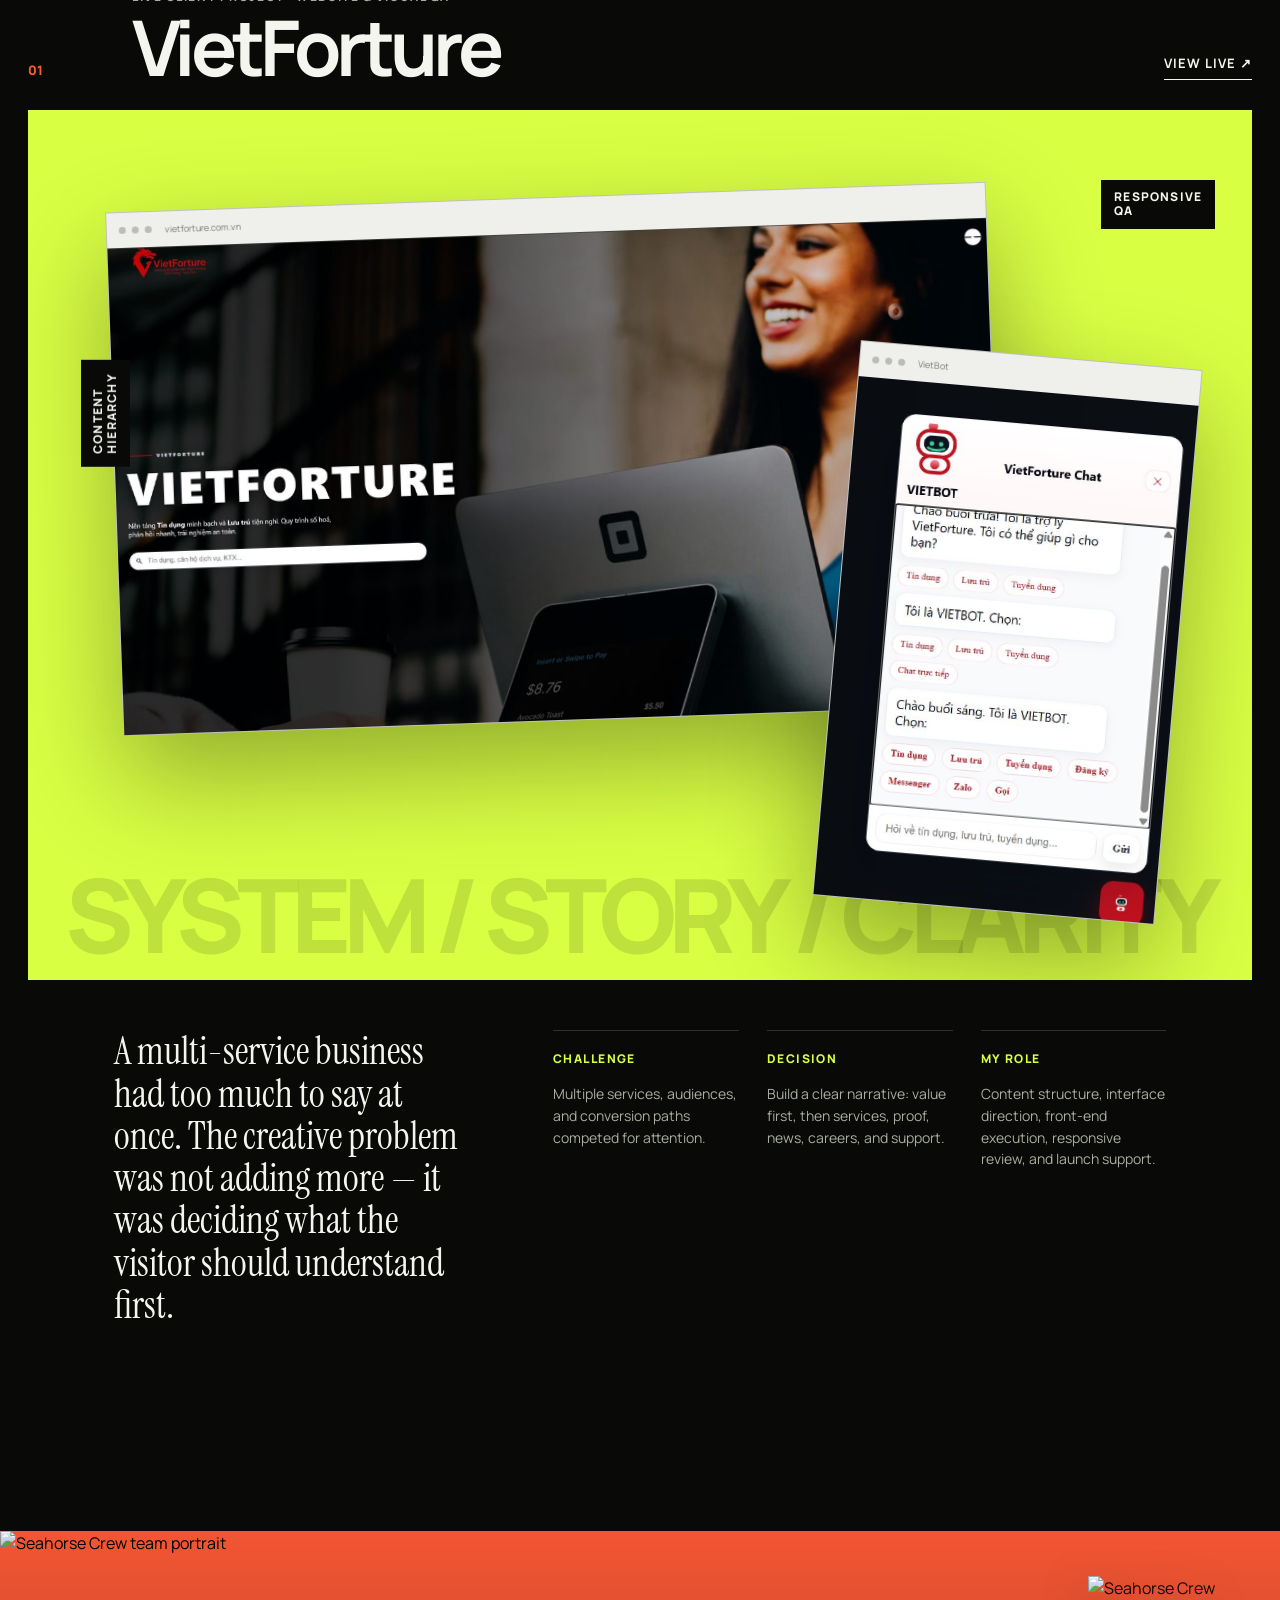
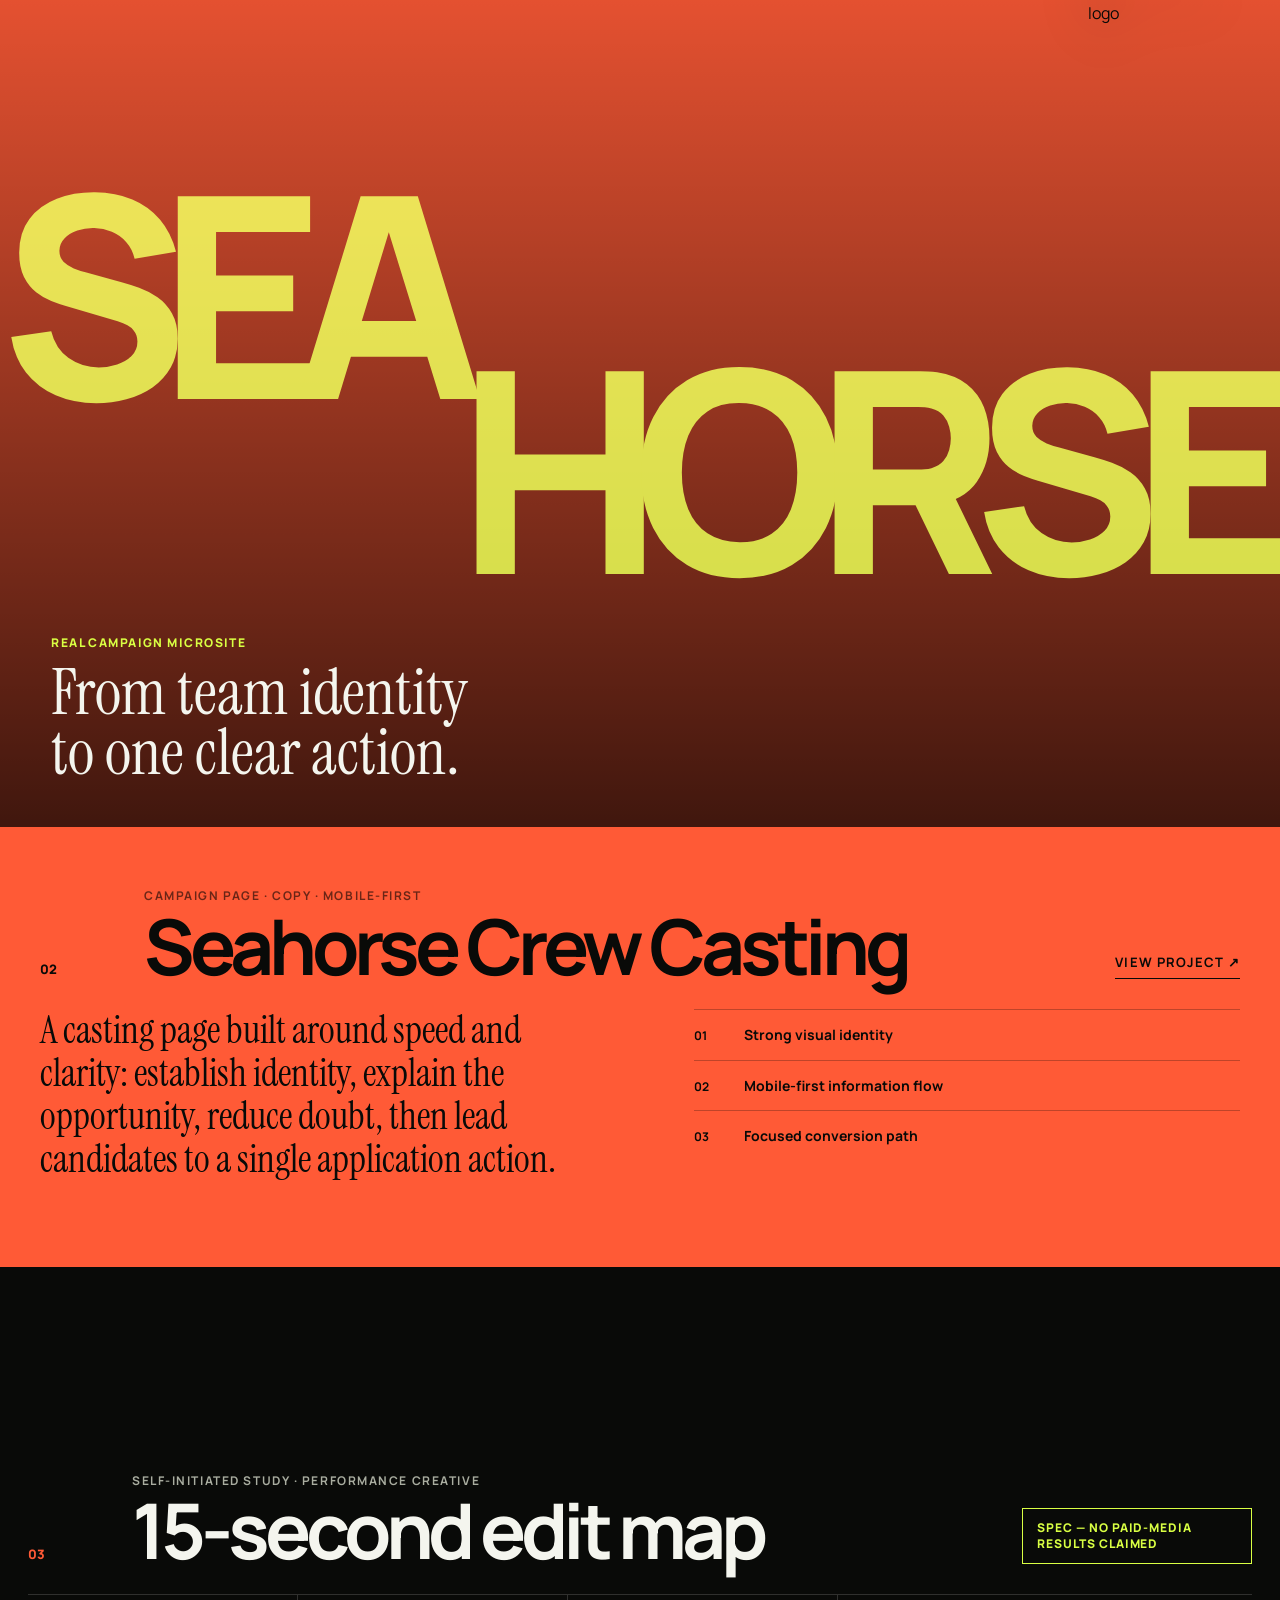
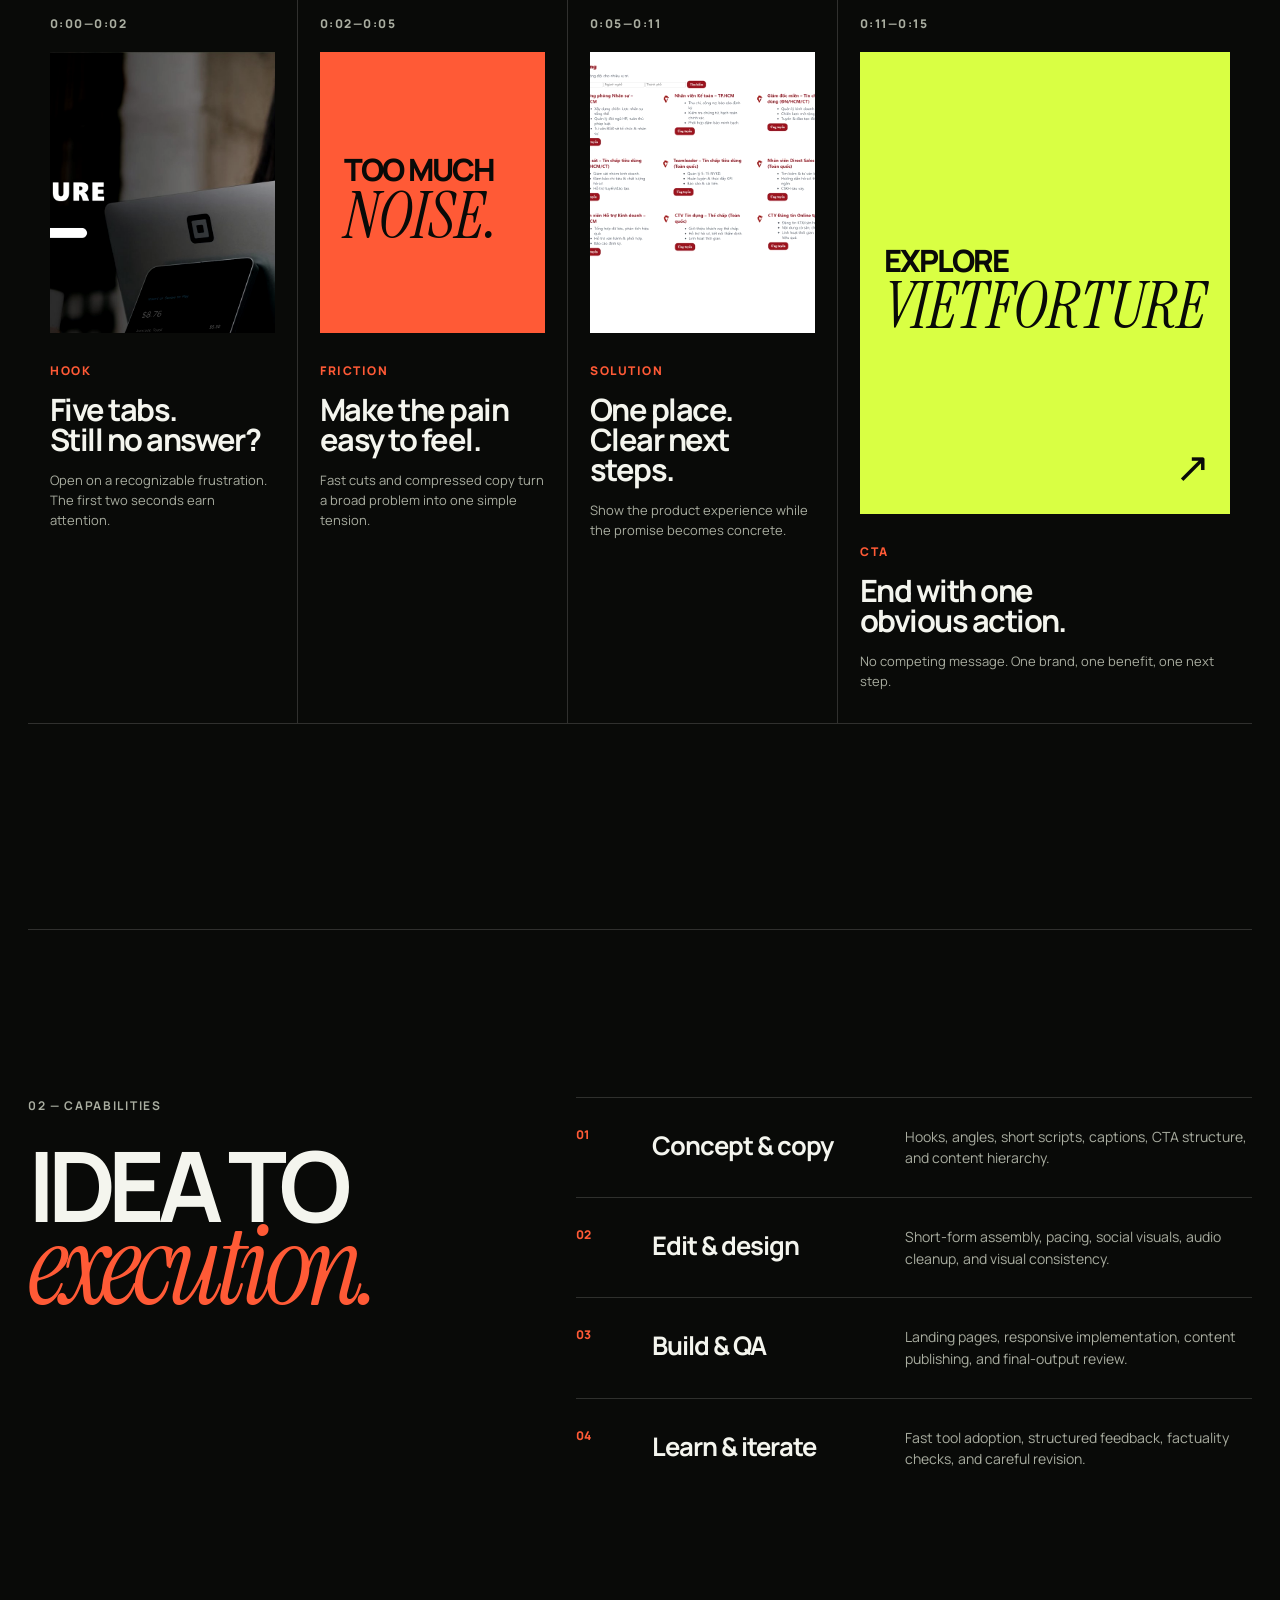
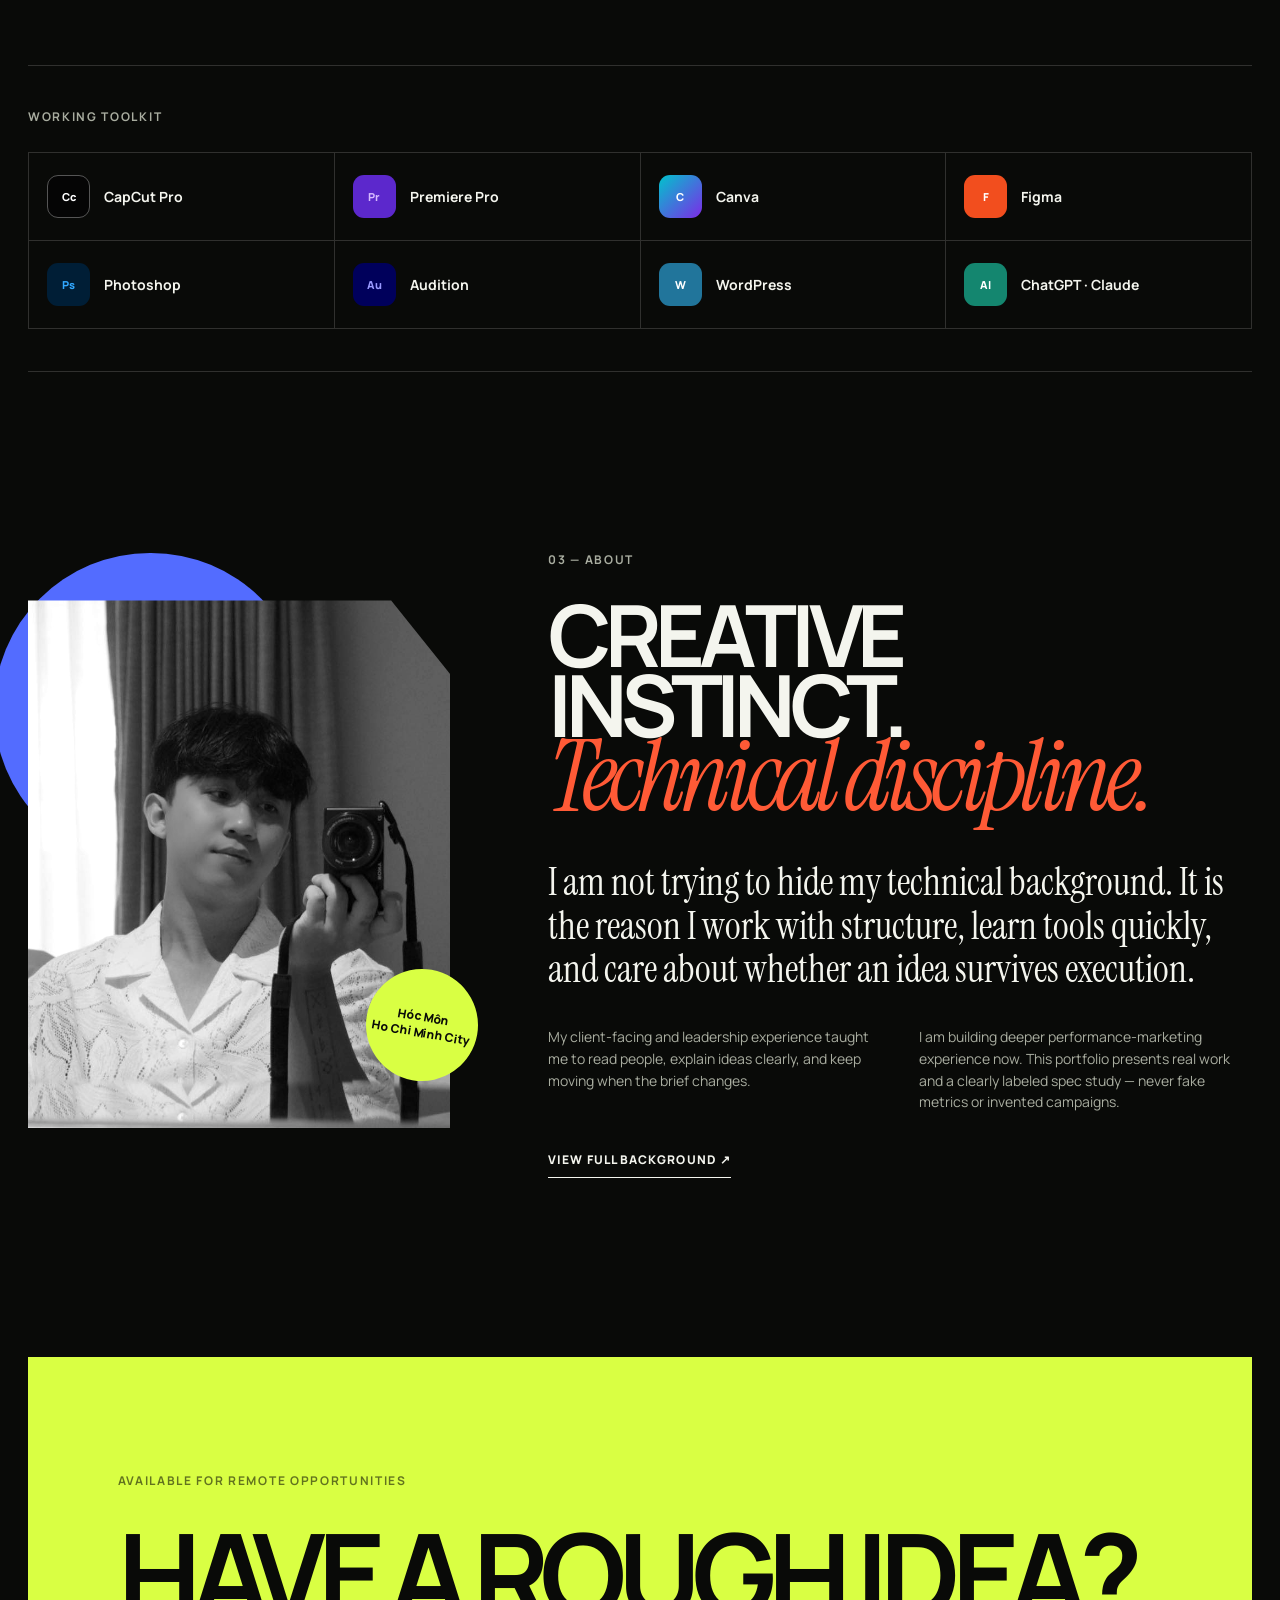
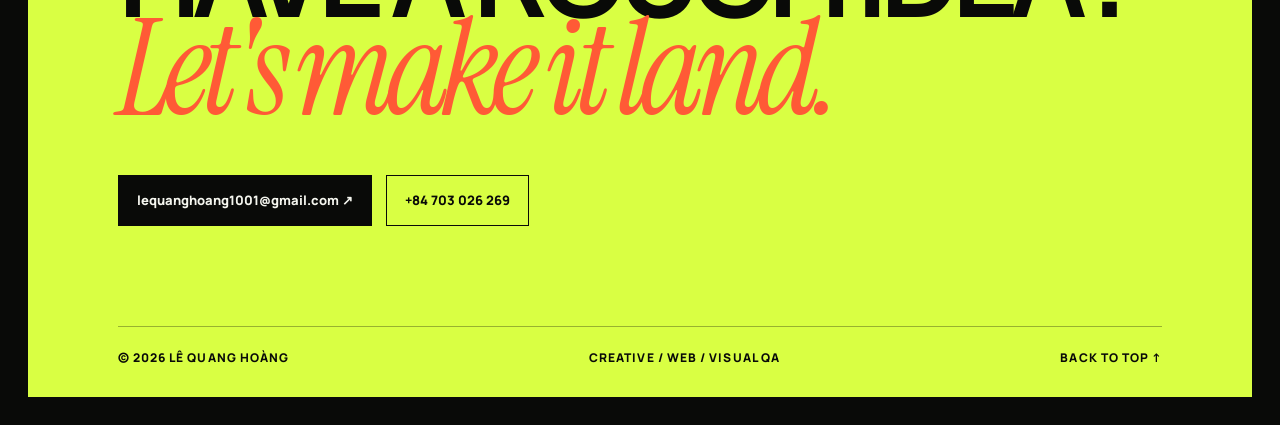
==== commit 2edd468a: "Redesign creative portfolio with stronger art direction" ====
--- a/creative.html
+++ b/creative.html
@@ -3,213 +3,242 @@
 <head>
   <meta charset="UTF-8">
   <meta name="viewport" content="width=device-width, initial-scale=1.0">
-  <meta name="description" content="Creative portfolio of Lê Quang Hoàng — content concepts, short-form storyboards, web experiences, and visual QA.">
+  <meta name="description" content="Creative portfolio of Lê Quang Hoàng — concepts, short-form story structures, web experiences, and visual QA.">
   <meta name="author" content="Lê Quang Hoàng">
   <title>Lê Quang Hoàng — Creative Portfolio</title>
   <link rel="preconnect" href="https://fonts.googleapis.com">
   <link rel="preconnect" href="https://fonts.gstatic.com" crossorigin>
-  <link href="https://fonts.googleapis.com/css2?family=DM+Sans:wght@400;500;600;700&family=Manrope:wght@500;600;700;800&display=swap" rel="stylesheet">
+  <link href="https://fonts.googleapis.com/css2?family=Instrument+Serif:ital@0;1&amp;family=Manrope:wght@400;500;600;700;800&amp;display=swap" rel="stylesheet">
   <link rel="stylesheet" href="creative.css">
 </head>
 <body>
+  <div class="scroll-progress" aria-hidden="true"><span id="scrollProgress"></span></div>
   <a class="skip-link" href="#work">Skip to selected work</a>
 
-  <header class="topbar">
-    <a class="brand" href="index.html" aria-label="Back to main portfolio">
-      <span class="brand-mark">LQH</span>
-      <span class="brand-copy">Creative portfolio<br><small>Ho Chi Minh City</small></span>
-    </a>
-    <nav class="topnav" aria-label="Creative portfolio navigation">
+  <header class="site-header">
+    <a class="monogram" href="index.html" aria-label="Back to full portfolio">LQH<span>®</span></a>
+    <div class="header-status"><i></i> Open to remote creative work</div>
+    <nav aria-label="Creative portfolio navigation">
       <a href="#work">Work</a>
-      <a href="#process">Process</a>
-      <a href="#toolkit">Toolkit</a>
-      <a class="nav-cta" href="mailto:lequanghoang1001@gmail.com">Contact</a>
+      <a href="#about">About</a>
+      <a class="contact-pill" href="mailto:lequanghoang1001@gmail.com">Let's talk ↗</a>
     </nav>
   </header>
 
   <main>
-    <section class="hero">
+    <section class="hero" aria-labelledby="heroTitle">
       <div class="hero-copy">
-        <p class="kicker"><span></span> Creative content · Web · Visual QA</p>
-        <h1>I turn rough ideas into <em>clear, visual stories.</em></h1>
-        <p class="hero-intro">I am Lê Quang Hoàng, a multidisciplinary creative with a technical background. I develop concepts, write concise copy, shape digital experiences, and review every detail before it ships.</p>
-        <div class="hero-actions">
-          <a class="button button-primary" href="#work">View selected work <span>↘</span></a>
-          <a class="button button-secondary" href="index.html">Full portfolio</a>
-        </div>
-        <div class="hero-notes" aria-label="Availability and strengths">
-          <span>Available for remote work</span>
-          <span>Fast learner</span>
-          <span>Vietnamese-first collaboration</span>
-        </div>
-      </div>
-
-      <div class="hero-visual" aria-label="Spec short-form creative storyboard preview">
-        <div class="visual-label">Spec creative · 15 seconds</div>
-        <div class="phone">
-          <img src="images/vietforture/hero.jpg" alt="VietForture website shown as the visual source for a spec social ad">
-          <div class="phone-shade"></div>
-          <div class="phone-copy">
-            <span class="timecode">00:00—00:02</span>
-            <strong>Still searching through five tabs for one answer?</strong>
-            <small>Hook / pain point</small>
-          </div>
-        </div>
-        <div class="angle-card angle-one"><b>01</b><span>Stop the scroll</span></div>
-        <div class="angle-card angle-two"><b>02</b><span>Show the friction</span></div>
-        <div class="angle-card angle-three"><b>03</b><span>Make the next step obvious</span></div>
-      </div>
-    </section>
-
-    <section class="signal-strip" aria-label="Creative capabilities">
-      <span>Concept &amp; hooks</span>
-      <span>Short-form editing</span>
-      <span>Copywriting</span>
-      <span>Landing pages</span>
-      <span>Visual QA</span>
-    </section>
-
-    <section class="work-section" id="work">
-      <div class="section-heading">
-        <div>
-          <p class="kicker"><span></span> Selected work</p>
-          <h2>Ideas built into real experiences.</h2>
-        </div>
-        <p>These projects show how I organize information, create a visual direction, and move from an unclear brief to a usable output.</p>
-      </div>
-
-      <article class="case case-featured">
-        <div class="case-visual browser-frame">
-          <div class="browser-top"><i></i><i></i><i></i><span>vietforture.com.vn</span></div>
-          <img src="images/vietforture/hero.jpg" alt="VietForture homepage interface">
-        </div>
-        <div class="case-copy">
-          <div class="case-meta"><span>01</span><span>Live client work</span><span>Content system · Web</span></div>
-          <h3>VietForture — making a multi-service brand easier to understand</h3>
-          <p>I translated a broad business offering into a clearer web experience: content hierarchy, page structure, visual consistency, and responsive delivery.</p>
-          <ul class="case-points">
-            <li><b>Challenge</b><span>Multiple services and audiences competed for attention.</span></li>
-            <li><b>Creative decision</b><span>Lead with a simple value proposition, then guide people through services, news, careers, and support.</span></li>
-            <li><b>My role</b><span>Content organization, interface design, front-end build, responsive QA, and launch support.</span></li>
+        <p class="micro-label">Creative direction / content / digital</p>
+        <h1 id="heroTitle"><span>Built to</span><strong>move.</strong><span>Made to</span><em>land.</em></h1>
+        <div class="hero-bottom">
+          <p>I turn unclear ideas into focused visual stories — from the first hook to the final digital experience.</p>
+          <a href="#work">Selected work <span>↓</span></a>
+        </div>
+      </div>
+
+      <div class="reel" id="heroReel">
+        <div class="reel-topline">
+          <span>Project reel</span>
+          <span id="reelCount">01 / 03</span>
+        </div>
+        <div class="reel-window">
+          <figure class="reel-slide is-active" data-title="VietForture" data-type="Brand website / content system">
+            <img src="images/vietforture/hero.jpg" alt="VietForture homepage designed and built by Lê Quang Hoàng">
+          </figure>
+          <figure class="reel-slide" data-title="Seahorse Crew" data-type="Campaign microsite / art direction">
+            <img src="https://raw.githubusercontent.com/lqhoang01/seahorse/1fb6b17e16a834ae7af0cbbb91271e10eb9913d1/images/hero-seahorse-v2.jpg" alt="Seahorse Crew campaign visual">
+          </figure>
+          <figure class="reel-slide" data-title="Milo Cup 2026" data-type="Team story / event visual">
+            <img src="https://raw.githubusercontent.com/lqhoang01/seahorse/1fb6b17e16a834ae7af0cbbb91271e10eb9913d1/images/milo-cup-2026-nam-quoc-son-ha.jpg" alt="Seahorse Crew performing at Milo Cup 2026">
+          </figure>
+          <div class="reel-grain" aria-hidden="true"></div>
+          <div class="reel-caption">
+            <span id="reelType">Brand website / content system</span>
+            <strong id="reelTitle">VietForture</strong>
+          </div>
+        </div>
+        <div class="reel-controls" aria-label="Select project image">
+          <button class="is-active" type="button" data-slide="0" aria-label="Show VietForture"></button>
+          <button type="button" data-slide="1" aria-label="Show Seahorse Crew"></button>
+          <button type="button" data-slide="2" aria-label="Show Milo Cup 2026"></button>
+        </div>
+        <div class="reel-stamp" aria-hidden="true">HCMC<br>2026</div>
+      </div>
+    </section>
+
+    <div class="ticker" aria-label="Creative capabilities">
+      <div class="ticker-track">
+        <span>Concept &amp; hooks</span><b>✳</b><span>Short-form editing</span><b>✳</b><span>Copywriting</span><b>✳</b><span>Landing pages</span><b>✳</b><span>Visual QA</span><b>✳</b><span>Concept &amp; hooks</span><b>✳</b><span>Short-form editing</span><b>✳</b><span>Copywriting</span><b>✳</b><span>Landing pages</span><b>✳</b><span>Visual QA</span><b>✳</b>
+      </div>
+    </div>
+
+    <section class="work" id="work">
+      <header class="section-intro" data-reveal>
+        <p class="micro-label">01 — Selected work</p>
+        <h2>Not just screens.<br><em>Decisions.</em></h2>
+        <p class="section-summary">Three examples of how I structure information, direct attention, and move an audience toward one clear next step.</p>
+      </header>
+
+      <article class="project project-vietforture" data-reveal>
+        <div class="project-heading">
+          <div class="project-index">01</div>
+          <div>
+            <p>Live client project · Website &amp; visual QA</p>
+            <h3>VietForture</h3>
+          </div>
+          <a href="https://www.vietforture.com.vn" target="_blank" rel="noopener">View live ↗</a>
+        </div>
+
+        <div class="vf-stage" data-tilt>
+          <div class="browser browser-main">
+            <div class="browser-bar"><i></i><i></i><i></i><span>vietforture.com.vn</span></div>
+            <img src="images/vietforture/hero.jpg" alt="VietForture homepage">
+          </div>
+          <div class="browser browser-side">
+            <div class="browser-bar"><i></i><i></i><i></i><span>VietBot</span></div>
+            <img src="images/vietforture/vietbot.jpg" alt="VietForture chatbot interface">
+          </div>
+          <span class="stage-note note-one">CONTENT<br>HIERARCHY</span>
+          <span class="stage-note note-two">RESPONSIVE<br>QA</span>
+        </div>
+
+        <div class="project-story">
+          <p class="story-lead">A multi-service business had too much to say at once. The creative problem was not adding more — it was deciding what the visitor should understand first.</p>
+          <div class="story-facts">
+            <div><span>Challenge</span><p>Multiple services, audiences, and conversion paths competed for attention.</p></div>
+            <div><span>Decision</span><p>Build a clear narrative: value first, then services, proof, news, careers, and support.</p></div>
+            <div><span>My role</span><p>Content structure, interface direction, front-end execution, responsive review, and launch support.</p></div>
+          </div>
+        </div>
+      </article>
+
+      <article class="project project-seahorse" data-reveal>
+        <div class="seahorse-visual">
+          <img class="seahorse-bg" src="https://raw.githubusercontent.com/lqhoang01/seahorse/1fb6b17e16a834ae7af0cbbb91271e10eb9913d1/images/seahorse-crew-hero.jpg" alt="Seahorse Crew team portrait">
+          <div class="seahorse-overlay"></div>
+          <div class="seahorse-type" aria-hidden="true"><span>SEA</span><span>HORSE</span></div>
+          <img class="seahorse-logo" src="https://raw.githubusercontent.com/lqhoang01/seahorse/1fb6b17e16a834ae7af0cbbb91271e10eb9913d1/images/seahorse-logo-transparent.png" alt="Seahorse Crew logo">
+          <div class="seahorse-caption">
+            <span>Real campaign microsite</span>
+            <strong>From team identity<br>to one clear action.</strong>
+          </div>
+        </div>
+        <div class="project-heading inverse-heading">
+          <div class="project-index">02</div>
+          <div>
+            <p>Campaign page · Copy · Mobile-first</p>
+            <h3>Seahorse Crew Casting</h3>
+          </div>
+          <a href="https://seahorse-crew-casting.lequanghoang1001.chatgpt.site" target="_blank" rel="noopener">View project ↗</a>
+        </div>
+        <div class="seahorse-story">
+          <p>A casting page built around speed and clarity: establish identity, explain the opportunity, reduce doubt, then lead candidates to a single application action.</p>
+          <ul>
+            <li><span>01</span>Strong visual identity</li>
+            <li><span>02</span>Mobile-first information flow</li>
+            <li><span>03</span>Focused conversion path</li>
           </ul>
-          <div class="case-actions">
-            <a href="https://www.vietforture.com.vn" target="_blank" rel="noopener">View live site ↗</a>
-            <span>No paid-media metrics claimed</span>
-          </div>
         </div>
       </article>
 
-      <div class="case-grid">
-        <article class="case case-compact campaign-case">
-          <div class="campaign-poster">
-            <span class="poster-top">SEAHORSE / CASTING</span>
-            <strong>Find your<br><em>next face.</em></strong>
-            <span class="poster-bottom">Clear brief. Fast application. Mobile first.</span>
-          </div>
-          <div class="case-copy">
-            <div class="case-meta"><span>02</span><span>Campaign microsite</span></div>
-            <h3>Seahorse Crew Casting</h3>
-            <p>A focused casting page designed to communicate the opportunity quickly and move interested talent toward one clear action.</p>
-            <ul class="simple-list">
-              <li>Campaign-first information hierarchy</li>
-              <li>Mobile-focused layout and CTA flow</li>
-              <li>Copy, visual direction, build, and QA</li>
-            </ul>
-            <a class="text-link" href="https://seahorse-crew-casting.lequanghoang1001.chatgpt.site" target="_blank" rel="noopener">View live project ↗</a>
-          </div>
-        </article>
-
-        <article class="case case-compact spec-case">
-          <div class="storyboard" aria-label="Four-frame spec ad storyboard">
-            <div class="frame"><b>0–2s</b><span>HOOK</span><p>Five tabs.<br>Still no answer?</p></div>
-            <div class="frame"><b>2–5s</b><span>FRICTION</span><p>Scattered pages.<br>Too much noise.</p></div>
-            <div class="frame"><b>5–11s</b><span>SOLUTION</span><p>One clear place<br>to move forward.</p></div>
-            <div class="frame"><b>11–15s</b><span>CTA</span><p>Explore<br>VietForture.</p></div>
-          </div>
-          <div class="case-copy">
-            <div class="case-meta"><span>03</span><span>Spec exercise</span><span>Short-form concept</span></div>
-            <h3>15-second direct-response storyboard</h3>
-            <p>A sample concept showing how I structure a short ad: lead with a relatable friction point, simplify the promise, and end with one clear action.</p>
-            <div class="honesty-note"><b>Portfolio note</b> This is a self-initiated concept, not a paid campaign. No CTR, CVR, or ROAS is claimed.</div>
-          </div>
-        </article>
-      </div>
-    </section>
-
-    <section class="process-section" id="process">
-      <div class="section-heading compact-heading">
-        <div>
-          <p class="kicker"><span></span> How I work</p>
-          <h2>A structured creative loop.</h2>
-        </div>
-        <p>My technical background is useful here: it makes the creative process organized, testable, and easy to hand off.</p>
-      </div>
-      <ol class="process-grid">
-        <li><span>01</span><h3>Clarify</h3><p>Audience, problem, offer, format, and one desired action.</p></li>
-        <li><span>02</span><h3>Explore</h3><p>Hooks, angles, references, scripts, and visual routes.</p></li>
-        <li><span>03</span><h3>Make</h3><p>Edit, design, build, and keep the message easy to scan.</p></li>
-        <li><span>04</span><h3>Review</h3><p>Check hierarchy, pacing, mobile layout, copy, and handoff details.</p></li>
-        <li><span>05</span><h3>Improve</h3><p>Use feedback or performance signals to plan the next iteration.</p></li>
-      </ol>
-    </section>
-
-    <section class="toolkit-section" id="toolkit">
-      <div class="toolkit-copy">
-        <p class="kicker"><span></span> Working toolkit</p>
-        <h2>Creative execution with a builder's mindset.</h2>
-        <p>I can support the full path from an initial content idea to a polished digital output, while collaborating with marketing or development when a project needs deeper specialization.</p>
-      </div>
-      <div class="tool-grid">
-        <div><i class="tool-icon capcut">Cc</i><span><b>CapCut Pro</b><small>Short-form editing</small></span></div>
-        <div><i class="tool-icon premiere">Pr</i><span><b>Premiere Pro</b><small>Video assembly</small></span></div>
-        <div><i class="tool-icon canva">C</i><span><b>Canva</b><small>Social visuals</small></span></div>
-        <div><i class="tool-icon figma">F</i><span><b>Figma</b><small>Layout &amp; prototyping</small></span></div>
-        <div><i class="tool-icon photoshop">Ps</i><span><b>Photoshop</b><small>Image editing</small></span></div>
-        <div><i class="tool-icon audition">Au</i><span><b>Audition</b><small>Audio cleanup</small></span></div>
-        <div><i class="tool-icon wordpress">W</i><span><b>WordPress</b><small>Content publishing</small></span></div>
-        <div><i class="tool-icon ai">AI</i><span><b>ChatGPT · Claude</b><small>Ideation support</small></span></div>
-      </div>
-    </section>
-
-    <section class="fit-section">
-      <div class="fit-copy">
-        <p class="kicker light"><span></span> Role fit</p>
-        <h2>What I can contribute now — and what I am still building.</h2>
-      </div>
-      <div class="fit-columns">
-        <div>
-          <h3>Ready to contribute</h3>
-          <ul>
-            <li>Hook and concept exploration</li>
-            <li>Short-form editing and visual QA</li>
-            <li>Concise scripts, captions, and landing-page copy</li>
-            <li>Fast execution across creative and web tools</li>
-          </ul>
-        </div>
-        <div>
-          <h3>Actively developing</h3>
-          <ul>
-            <li>Deeper paid-social testing frameworks</li>
-            <li>Campaign-level CTR, CVR, and ROAS analysis</li>
-            <li>A larger library of published video case studies</li>
-          </ul>
-        </div>
-      </div>
-    </section>
-
-    <section class="contact-section">
-      <p>Have a brief or a rough idea?</p>
-      <h2>Let's turn it into something people understand — and remember.</h2>
-      <div class="contact-actions">
-        <a class="button button-primary" href="mailto:lequanghoang1001@gmail.com">lequanghoang1001@gmail.com</a>
-        <a class="button button-secondary" href="tel:+84703026269">+84 703 026 269</a>
-      </div>
+      <article class="project project-lab" data-reveal>
+        <div class="project-heading lab-heading">
+          <div class="project-index">03</div>
+          <div>
+            <p>Self-initiated study · Performance creative</p>
+            <h3>15-second edit map</h3>
+          </div>
+          <span class="spec-badge">Spec — no paid-media results claimed</span>
+        </div>
+
+        <div class="edit-map">
+          <div class="edit-beat beat-hook">
+            <div class="beat-time">0:00—0:02</div>
+            <div class="beat-frame"><img src="images/vietforture/hero.jpg" alt="VietForture image used in the hook frame"></div>
+            <span class="beat-label">Hook</span>
+            <h4>Five tabs.<br>Still no answer?</h4>
+            <p>Open on a recognizable frustration. The first two seconds earn attention.</p>
+          </div>
+          <div class="edit-beat beat-friction">
+            <div class="beat-time">0:02—0:05</div>
+            <div class="beat-frame type-frame"><span>TOO MUCH</span><strong>NOISE.</strong></div>
+            <span class="beat-label">Friction</span>
+            <h4>Make the pain<br>easy to feel.</h4>
+            <p>Fast cuts and compressed copy turn a broad problem into one simple tension.</p>
+          </div>
+          <div class="edit-beat beat-solution">
+            <div class="beat-time">0:05—0:11</div>
+            <div class="beat-frame"><img src="images/vietforture/careers.jpg" alt="VietForture service interface used in the solution frame"></div>
+            <span class="beat-label">Solution</span>
+            <h4>One place.<br>Clear next steps.</h4>
+            <p>Show the product experience while the promise becomes concrete.</p>
+          </div>
+          <div class="edit-beat beat-cta">
+            <div class="beat-time">0:11—0:15</div>
+            <div class="beat-frame cta-frame"><span>EXPLORE</span><strong>VIETFORTURE</strong><i>↗</i></div>
+            <span class="beat-label">CTA</span>
+            <h4>End with one<br>obvious action.</h4>
+            <p>No competing message. One brand, one benefit, one next step.</p>
+          </div>
+        </div>
+      </article>
+    </section>
+
+    <section class="capabilities" aria-labelledby="capabilitiesTitle">
+      <div class="cap-heading" data-reveal>
+        <p class="micro-label">02 — Capabilities</p>
+        <h2 id="capabilitiesTitle">Idea to<br><em>execution.</em></h2>
+      </div>
+      <div class="cap-list" data-reveal>
+        <div><span>01</span><h3>Concept &amp; copy</h3><p>Hooks, angles, short scripts, captions, CTA structure, and content hierarchy.</p></div>
+        <div><span>02</span><h3>Edit &amp; design</h3><p>Short-form assembly, pacing, social visuals, audio cleanup, and visual consistency.</p></div>
+        <div><span>03</span><h3>Build &amp; QA</h3><p>Landing pages, responsive implementation, content publishing, and final-output review.</p></div>
+        <div><span>04</span><h3>Learn &amp; iterate</h3><p>Fast tool adoption, structured feedback, factuality checks, and careful revision.</p></div>
+      </div>
+    </section>
+
+    <section class="toolkit" aria-label="Creative toolkit">
+      <p class="micro-label">Working toolkit</p>
+      <div class="tool-row">
+        <span><i class="capcut">Cc</i>CapCut Pro</span>
+        <span><i class="premiere">Pr</i>Premiere Pro</span>
+        <span><i class="canva">C</i>Canva</span>
+        <span><i class="figma">F</i>Figma</span>
+        <span><i class="photoshop">Ps</i>Photoshop</span>
+        <span><i class="audition">Au</i>Audition</span>
+        <span><i class="wordpress">W</i>WordPress</span>
+        <span><i class="ai">AI</i>ChatGPT · Claude</span>
+      </div>
+    </section>
+
+    <section class="about" id="about">
+      <div class="portrait-wrap" data-reveal>
+        <img src="profile.jpg" alt="Portrait of Lê Quang Hoàng">
+        <div class="portrait-tag">Hóc Môn<br>Ho Chi Minh City</div>
+      </div>
+      <div class="about-copy" data-reveal>
+        <p class="micro-label">03 — About</p>
+        <h2>Creative instinct.<br><em>Technical discipline.</em></h2>
+        <p class="about-lead">I am not trying to hide my technical background. It is the reason I work with structure, learn tools quickly, and care about whether an idea survives execution.</p>
+        <div class="about-columns">
+          <p>My client-facing and leadership experience taught me to read people, explain ideas clearly, and keep moving when the brief changes.</p>
+          <p>I am building deeper performance-marketing experience now. This portfolio presents real work and a clearly labeled spec study — never fake metrics or invented campaigns.</p>
+        </div>
+        <a class="outline-link" href="index.html">View full background ↗</a>
+      </div>
+    </section>
+
+    <section class="contact" id="contact">
+      <p class="micro-label">Available for remote opportunities</p>
+      <h2>Have a rough idea?<br><em>Let's make it land.</em></h2>
+      <div class="contact-row">
+        <a href="mailto:lequanghoang1001@gmail.com">lequanghoang1001@gmail.com ↗</a>
+        <a href="tel:+84703026269">+84 703 026 269</a>
+      </div>
+      <div class="footer-line"><span>© 2026 Lê Quang Hoàng</span><span>Creative / Web / Visual QA</span><a href="#top" onclick="window.scrollTo({top:0,behavior:'smooth'});return false;">Back to top ↑</a></div>
     </section>
   </main>
 
-  <footer>
-    <span>© 2026 Lê Quang Hoàng</span>
-    <a href="index.html">Back to full portfolio ↑</a>
-  </footer>
+  <script src="creative.js"></script>
 </body>
 </html>
--- a/creative.css
+++ b/creative.css
@@ -1,274 +1,298 @@
 :root {
-  --ink: #12130f;
-  --paper: #f3f0e8;
-  --paper-deep: #e6e0d4;
-  --muted: #686b60;
-  --line: rgba(18, 19, 15, 0.16);
-  --lime: #d6ff38;
-  --orange: #ff6740;
-  --blue: #4f67ff;
-  --white: #fffdf7;
-  --radius: 28px;
-  --shadow: 0 30px 80px rgba(26, 24, 18, 0.12);
+  --black: #090a08;
+  --ink: #11130f;
+  --surface: #151712;
+  --surface-2: #1d2018;
+  --white: #f4f5ee;
+  --muted: #a9ada0;
+  --line: rgba(244, 245, 238, .16);
+  --acid: #d9ff43;
+  --orange: #ff5a36;
+  --blue: #536cff;
+  --serif: "Instrument Serif", Georgia, serif;
+  --sans: "Manrope", Arial, sans-serif;
 }
 
 * { box-sizing: border-box; }
 html { scroll-behavior: smooth; }
 body {
   margin: 0;
-  color: var(--ink);
-  background: var(--paper);
-  font-family: "DM Sans", sans-serif;
+  overflow-x: hidden;
+  color: var(--white);
+  background: var(--black);
+  font-family: var(--sans);
   font-size: 16px;
-  line-height: 1.6;
+  line-height: 1.55;
   -webkit-font-smoothing: antialiased;
+}
+body::before {
+  content: "";
+  position: fixed;
+  inset: 0;
+  pointer-events: none;
+  z-index: 99;
+  opacity: .07;
+  background-image: url("data:image/svg+xml,%3Csvg viewBox='0 0 180 180' xmlns='http://www.w3.org/2000/svg'%3E%3Cfilter id='n'%3E%3CfeTurbulence type='fractalNoise' baseFrequency='.9' numOctaves='3' stitchTiles='stitch'/%3E%3C/filter%3E%3Crect width='100%25' height='100%25' filter='url(%23n)' opacity='.48'/%3E%3C/svg%3E");
 }
 a { color: inherit; text-decoration: none; }
 img { display: block; max-width: 100%; }
-
-.skip-link {
-  position: fixed;
-  left: 16px;
-  top: -80px;
-  z-index: 100;
-  padding: 10px 14px;
-  color: var(--ink);
-  background: var(--lime);
-  border-radius: 8px;
-}
-.skip-link:focus { top: 16px; }
-
-.topbar {
-  width: min(1440px, calc(100% - 48px));
-  min-height: 84px;
+button { font: inherit; }
+
+.scroll-progress { position: fixed; inset: 0 0 auto; height: 3px; z-index: 120; background: rgba(255,255,255,.08); }
+.scroll-progress span { display: block; width: 0; height: 100%; background: var(--acid); }
+.skip-link { position: fixed; left: 18px; top: -80px; z-index: 200; padding: 10px 14px; color: var(--black); background: var(--acid); font-weight: 700; }
+.skip-link:focus { top: 18px; }
+
+.site-header {
+  width: min(1480px, calc(100% - 56px));
+  height: 88px;
   margin: 0 auto;
-  display: flex;
+  display: grid;
+  grid-template-columns: 1fr auto 1fr;
   align-items: center;
-  justify-content: space-between;
   border-bottom: 1px solid var(--line);
 }
-.brand { display: inline-flex; align-items: center; gap: 12px; }
-.brand-mark {
-  width: 42px;
-  height: 42px;
+.monogram { font-size: 20px; font-weight: 800; letter-spacing: -.07em; }
+.monogram span { margin-left: 3px; vertical-align: top; color: var(--acid); font-size: 9px; }
+.header-status { color: var(--muted); font-size: 12px; text-transform: uppercase; letter-spacing: .12em; }
+.header-status i { display: inline-block; width: 7px; height: 7px; margin-right: 9px; border-radius: 50%; background: var(--acid); box-shadow: 0 0 16px var(--acid); }
+.site-header nav { justify-self: end; display: flex; align-items: center; gap: 28px; font-size: 13px; font-weight: 600; }
+.site-header nav > a:not(.contact-pill) { color: var(--muted); }
+.site-header nav > a:not(.contact-pill):hover { color: var(--white); }
+.contact-pill { padding: 10px 17px; color: var(--black); background: var(--acid); border-radius: 999px; }
+
+.hero {
+  width: min(1480px, calc(100% - 56px));
+  min-height: calc(100vh - 88px);
+  margin: 0 auto;
+  padding: clamp(54px, 7vw, 104px) 0 72px;
   display: grid;
-  place-items: center;
-  border-radius: 50%;
-  font: 800 12px/1 "Manrope", sans-serif;
-  background: var(--ink);
-  color: var(--lime);
-  letter-spacing: -0.04em;
-}
-.brand-copy { font: 700 12px/1.25 "Manrope", sans-serif; text-transform: uppercase; letter-spacing: .08em; }
-.brand-copy small { color: var(--muted); font-size: 10px; font-weight: 600; }
-.topnav { display: flex; align-items: center; gap: 26px; font-size: 14px; font-weight: 600; }
-.topnav a:not(.nav-cta):hover { text-decoration: underline; text-underline-offset: 6px; }
-.nav-cta { padding: 10px 18px; border: 1px solid var(--ink); border-radius: 99px; transition: .2s ease; }
-.nav-cta:hover { background: var(--ink); color: var(--paper); }
-
-main, footer { width: min(1440px, calc(100% - 48px)); margin-inline: auto; }
-.hero {
-  min-height: 720px;
-  display: grid;
-  grid-template-columns: minmax(0, 1.05fr) minmax(420px, .95fr);
-  gap: 80px;
+  grid-template-columns: 1.02fr .98fr;
+  gap: clamp(40px, 6vw, 96px);
   align-items: center;
-  padding: 80px 3vw 90px;
-  border-bottom: 1px solid var(--line);
-  overflow: hidden;
-}
-.kicker {
-  margin: 0 0 22px;
-  display: flex;
-  align-items: center;
-  gap: 10px;
-  color: var(--muted);
-  font: 700 12px/1.2 "Manrope", sans-serif;
-  letter-spacing: .14em;
-  text-transform: uppercase;
-}
-.kicker span { width: 28px; height: 2px; background: var(--orange); }
-.kicker.light { color: rgba(255,255,255,.68); }
-.kicker.light span { background: var(--lime); }
-h1, h2, h3 { font-family: "Manrope", sans-serif; letter-spacing: -0.055em; }
-h1 { max-width: 770px; margin: 0; font-size: clamp(58px, 6.5vw, 102px); line-height: .95; }
-h1 em { color: var(--orange); font-style: normal; }
-.hero-intro { max-width: 670px; margin: 34px 0 0; color: #4e5148; font-size: clamp(18px, 1.45vw, 22px); line-height: 1.55; }
-.hero-actions { display: flex; flex-wrap: wrap; gap: 12px; margin-top: 34px; }
-.button { min-height: 52px; display: inline-flex; align-items: center; justify-content: center; gap: 14px; padding: 0 22px; border: 1px solid var(--ink); border-radius: 99px; font-size: 14px; font-weight: 700; transition: transform .2s ease, box-shadow .2s ease; }
-.button:hover { transform: translateY(-2px); box-shadow: 0 10px 28px rgba(18,19,15,.12); }
-.button-primary { background: var(--ink); color: var(--white); }
-.button-primary span { color: var(--lime); font-size: 18px; }
-.button-secondary { background: transparent; }
-.hero-notes { margin-top: 32px; display: flex; flex-wrap: wrap; gap: 8px 18px; color: var(--muted); font-size: 13px; }
-.hero-notes span::before { content: "•"; color: var(--orange); margin-right: 7px; }
-
-.hero-visual { position: relative; min-height: 560px; display: grid; place-items: center; }
-.hero-visual::before {
-  content: "";
-  position: absolute;
-  width: 500px;
-  height: 500px;
-  border-radius: 50%;
-  background: var(--lime);
-  filter: saturate(.9);
-}
-.visual-label { position: absolute; z-index: 3; top: 28px; right: 4%; padding: 8px 13px; background: var(--ink); color: var(--white); border-radius: 99px; font-size: 11px; font-weight: 700; letter-spacing: .1em; text-transform: uppercase; }
-.phone { position: relative; z-index: 2; width: 270px; aspect-ratio: 9/16; overflow: hidden; border: 10px solid var(--ink); border-radius: 36px; box-shadow: var(--shadow); transform: rotate(3deg); background: #20241d; }
-.phone img { width: 100%; height: 100%; object-fit: cover; }
-.phone-shade { position: absolute; inset: 0; background: linear-gradient(180deg, rgba(0,0,0,.05) 20%, rgba(0,0,0,.86) 88%); }
-.phone-copy { position: absolute; inset: auto 22px 28px; color: #fff; }
-.phone-copy .timecode { display: block; margin-bottom: 10px; color: var(--lime); font: 700 10px/1.2 "Manrope", sans-serif; letter-spacing: .1em; }
-.phone-copy strong { display: block; font: 800 26px/1.02 "Manrope", sans-serif; letter-spacing: -.05em; }
-.phone-copy small { display: block; margin-top: 12px; color: rgba(255,255,255,.64); font-size: 11px; text-transform: uppercase; letter-spacing: .12em; }
-.angle-card { position: absolute; z-index: 3; width: 170px; min-height: 70px; padding: 13px 16px; display: flex; align-items: center; gap: 12px; border: 1px solid var(--ink); box-shadow: 5px 5px 0 var(--ink); background: var(--white); font-size: 13px; font-weight: 700; line-height: 1.25; }
-.angle-card b { color: var(--orange); }
-.angle-one { left: 0; top: 25%; transform: rotate(-5deg); }
-.angle-two { right: 0; top: 49%; transform: rotate(4deg); }
-.angle-three { left: 5%; bottom: 10%; transform: rotate(2deg); }
-
-.signal-strip { min-height: 78px; display: flex; align-items: center; justify-content: space-around; gap: 20px; border-bottom: 1px solid var(--line); color: var(--muted); font: 700 12px/1 "Manrope", sans-serif; letter-spacing: .09em; text-transform: uppercase; }
-.signal-strip span::after { content: "✦"; margin-left: clamp(20px, 4vw, 70px); color: var(--orange); }
-.signal-strip span:last-child::after { display: none; }
-
-.work-section, .process-section, .toolkit-section { padding: 120px 3vw; border-bottom: 1px solid var(--line); }
-.section-heading { display: grid; grid-template-columns: minmax(0, 1.35fr) minmax(320px, .65fr); gap: 80px; align-items: end; margin-bottom: 58px; }
-.section-heading h2, .toolkit-copy h2 { max-width: 850px; margin: 0; font-size: clamp(42px, 5.2vw, 74px); line-height: 1; }
-.section-heading > p { margin: 0 0 5px; color: var(--muted); font-size: 17px; }
-.case { background: var(--white); border: 1px solid var(--line); border-radius: var(--radius); overflow: hidden; }
-.case-featured { display: grid; grid-template-columns: 1.35fr .85fr; min-height: 620px; }
-.case-visual { min-width: 0; }
-.browser-frame { margin: 34px 0 34px 34px; overflow: hidden; border: 1px solid rgba(18,19,15,.24); border-radius: 18px; box-shadow: var(--shadow); background: #fff; }
-.browser-top { height: 42px; display: flex; align-items: center; gap: 7px; padding: 0 14px; background: #eeece6; border-bottom: 1px solid var(--line); }
-.browser-top i { width: 8px; height: 8px; border-radius: 50%; background: #bbb8af; }
-.browser-top span { margin-left: 10px; color: #898b83; font-size: 11px; }
-.browser-frame img { width: 100%; height: calc(100% - 42px); object-fit: cover; object-position: top; }
-.case-copy { padding: 46px; }
-.case-meta { display: flex; flex-wrap: wrap; gap: 8px; margin-bottom: 24px; }
-.case-meta span { padding: 6px 9px; border: 1px solid var(--line); border-radius: 99px; color: var(--muted); font-size: 10px; font-weight: 700; letter-spacing: .08em; text-transform: uppercase; }
-.case-meta span:first-child { color: var(--ink); background: var(--lime); border-color: var(--lime); }
-.case h3 { margin: 0; font-size: clamp(28px, 3vw, 46px); line-height: 1.06; }
-.case-copy > p { margin: 24px 0; color: var(--muted); font-size: 17px; }
-.case-points, .simple-list { margin: 0; padding: 0; list-style: none; }
-.case-points li { display: grid; grid-template-columns: 105px 1fr; gap: 18px; padding: 16px 0; border-top: 1px solid var(--line); }
-.case-points b { font-size: 12px; text-transform: uppercase; letter-spacing: .08em; }
-.case-points span { color: var(--muted); font-size: 14px; }
-.case-actions { margin-top: 28px; display: flex; align-items: center; justify-content: space-between; gap: 20px; }
-.case-actions a, .text-link { font-weight: 700; text-decoration: underline; text-underline-offset: 6px; }
-.case-actions span { color: var(--muted); font-size: 11px; }
-.case-grid { margin-top: 28px; display: grid; grid-template-columns: 1fr 1fr; gap: 28px; }
-.case-compact { display: grid; grid-template-rows: 400px auto; }
-.campaign-poster { padding: 30px; display: flex; flex-direction: column; justify-content: space-between; color: var(--white); background: var(--blue); overflow: hidden; }
-.campaign-poster::after { content: "CASTING"; position: absolute; opacity: 0; }
-.poster-top, .poster-bottom { font: 700 11px/1.2 "Manrope", sans-serif; letter-spacing: .14em; text-transform: uppercase; }
-.campaign-poster strong { font: 800 clamp(52px, 5.3vw, 82px)/.82 "Manrope", sans-serif; letter-spacing: -.08em; }
-.campaign-poster em { color: var(--lime); font-style: normal; }
-.storyboard { display: grid; grid-template-columns: 1fr 1fr; gap: 2px; background: var(--ink); }
-.frame { padding: 24px; display: flex; flex-direction: column; justify-content: space-between; background: #24251f; color: var(--white); min-height: 199px; }
-.frame:nth-child(2) { background: var(--orange); color: var(--ink); }
-.frame:nth-child(3) { background: var(--lime); color: var(--ink); }
-.frame b, .frame span { font: 700 10px/1 "Manrope", sans-serif; letter-spacing: .1em; }
-.frame span { opacity: .58; }
-.frame p { margin: 24px 0 0; font: 800 25px/1 "Manrope", sans-serif; letter-spacing: -.055em; }
-.simple-list { margin: 22px 0; }
-.simple-list li { padding: 10px 0 10px 20px; border-top: 1px solid var(--line); color: var(--muted); position: relative; font-size: 14px; }
-.simple-list li::before { content: "↳"; position: absolute; left: 0; color: var(--orange); }
-.honesty-note { margin-top: 24px; padding: 15px 17px; background: var(--paper); border-left: 3px solid var(--orange); color: var(--muted); font-size: 13px; }
-.honesty-note b { display: block; margin-bottom: 3px; color: var(--ink); }
-
-.compact-heading { margin-bottom: 46px; }
-.process-grid { margin: 0; padding: 0; display: grid; grid-template-columns: repeat(5, 1fr); border-top: 1px solid var(--ink); list-style: none; }
-.process-grid li { min-height: 250px; padding: 26px 24px; border-right: 1px solid var(--line); }
-.process-grid li:last-child { border-right: 0; }
-.process-grid span { color: var(--orange); font: 700 11px/1 "Manrope", sans-serif; }
-.process-grid h3 { margin: 64px 0 12px; font-size: 25px; }
-.process-grid p { margin: 0; color: var(--muted); font-size: 14px; }
-
-.toolkit-section { display: grid; grid-template-columns: .8fr 1.2fr; gap: 90px; align-items: center; background: var(--paper-deep); }
-.toolkit-copy p:last-child { max-width: 570px; margin: 28px 0 0; color: var(--muted); font-size: 17px; }
-.tool-grid { display: grid; grid-template-columns: 1fr 1fr; gap: 10px; }
-.tool-grid > div { min-height: 86px; padding: 16px; display: flex; align-items: center; gap: 14px; background: rgba(255,255,255,.56); border: 1px solid var(--line); border-radius: 16px; }
-.tool-icon { width: 48px; height: 48px; flex: 0 0 48px; display: grid; place-items: center; border-radius: 12px; color: #fff; font: normal 800 13px/1 "Manrope", sans-serif; }
-.tool-grid b, .tool-grid small { display: block; }
-.tool-grid b { font: 700 14px/1.3 "Manrope", sans-serif; }
-.tool-grid small { margin-top: 4px; color: var(--muted); font-size: 11px; }
-.tool-icon.capcut { background: #111; }
-.tool-icon.premiere { background: #5c28cc; color: #d7baff; }
-.tool-icon.canva { background: linear-gradient(135deg,#00c4cc,#7d2ae8); }
-.tool-icon.figma { background: #f24e1e; }
-.tool-icon.photoshop { background: #001e36; color: #31a8ff; }
-.tool-icon.audition { background: #00005b; color: #9999ff; }
-.tool-icon.wordpress { background: #21759b; }
-.tool-icon.ai { background: #15846f; }
-
-.fit-section { margin-top: 28px; padding: 86px 6vw; display: grid; grid-template-columns: .9fr 1.1fr; gap: 80px; color: var(--white); background: var(--ink); border-radius: var(--radius); }
-.fit-copy h2 { margin: 0; font-size: clamp(38px, 4.6vw, 66px); line-height: 1; }
-.fit-columns { display: grid; grid-template-columns: 1fr 1fr; gap: 42px; }
-.fit-columns h3 { margin: 0 0 22px; color: var(--lime); font-size: 17px; letter-spacing: -.02em; }
-.fit-columns ul { margin: 0; padding: 0; list-style: none; }
-.fit-columns li { padding: 11px 0; border-top: 1px solid rgba(255,255,255,.14); color: rgba(255,255,255,.7); font-size: 14px; }
-
-.contact-section { padding: 130px 3vw; text-align: center; }
-.contact-section > p { color: var(--orange); font: 700 12px/1 "Manrope", sans-serif; text-transform: uppercase; letter-spacing: .13em; }
-.contact-section h2 { max-width: 940px; margin: 22px auto 38px; font-size: clamp(42px, 5.8vw, 78px); line-height: .98; }
-.contact-actions { display: flex; justify-content: center; flex-wrap: wrap; gap: 12px; }
-footer { min-height: 84px; display: flex; align-items: center; justify-content: space-between; border-top: 1px solid var(--line); color: var(--muted); font-size: 12px; }
-footer a { color: var(--ink); font-weight: 700; }
-
-@media (max-width: 1080px) {
-  .hero { grid-template-columns: 1fr; gap: 40px; padding-top: 70px; }
-  .hero-visual { min-height: 580px; }
-  .case-featured { grid-template-columns: 1fr; }
-  .browser-frame { min-height: 470px; margin-right: 34px; }
-  .case-grid { grid-template-columns: 1fr; }
-  .process-grid { grid-template-columns: repeat(3, 1fr); }
-  .process-grid li:nth-child(3) { border-right: 0; }
-  .process-grid li { border-bottom: 1px solid var(--line); }
-  .toolkit-section, .fit-section { grid-template-columns: 1fr; }
+}
+.micro-label { margin: 0; color: var(--muted); font-size: 12px; font-weight: 700; letter-spacing: .14em; text-transform: uppercase; }
+.hero h1 { margin: 25px 0 0; text-transform: uppercase; font-weight: 800; letter-spacing: -.095em; line-height: .76; }
+.hero h1 span, .hero h1 strong, .hero h1 em { display: block; }
+.hero h1 span { font-size: clamp(62px, 8vw, 132px); }
+.hero h1 strong { color: var(--orange); font-size: clamp(96px, 12.2vw, 198px); font-weight: 800; }
+.hero h1 em { margin-left: .18em; color: var(--acid); font: italic 400 clamp(94px, 12vw, 194px)/.8 var(--serif); text-transform: none; letter-spacing: -.065em; }
+.hero-bottom { max-width: 690px; margin-top: clamp(44px, 6vw, 82px); display: grid; grid-template-columns: 1fr auto; gap: 36px; align-items: end; }
+.hero-bottom p { margin: 0; max-width: 520px; color: var(--muted); font-size: clamp(17px, 1.4vw, 21px); }
+.hero-bottom a { padding-bottom: 7px; border-bottom: 1px solid var(--white); font-size: 13px; font-weight: 700; text-transform: uppercase; letter-spacing: .08em; white-space: nowrap; }
+.hero-bottom a span { color: var(--acid); }
+
+.reel { position: relative; min-width: 0; }
+.reel-topline { margin-bottom: 12px; display: flex; justify-content: space-between; color: var(--muted); font-size: 12px; text-transform: uppercase; letter-spacing: .13em; }
+.reel-window { position: relative; aspect-ratio: 4/5.15; overflow: hidden; background: #222; clip-path: polygon(0 0, 92% 0, 100% 8%, 100% 100%, 0 100%); }
+.reel-slide { position: absolute; inset: 0; margin: 0; opacity: 0; transform: scale(1.08); transition: opacity .8s ease, transform 1.4s cubic-bezier(.18,.8,.2,1); }
+.reel-slide.is-active { opacity: 1; transform: scale(1); }
+.reel-slide img { width: 100%; height: 100%; object-fit: cover; filter: saturate(.82) contrast(1.08); }
+.reel-slide:nth-child(1) img { object-position: center top; }
+.reel-slide:nth-child(2) img { object-position: center; }
+.reel-slide:nth-child(3) img { object-position: center 42%; }
+.reel-grain { position: absolute; inset: 0; z-index: 2; background: linear-gradient(180deg, transparent 30%, rgba(0,0,0,.8) 100%); }
+.reel-caption { position: absolute; z-index: 3; left: clamp(22px, 3vw, 46px); right: clamp(22px, 3vw, 46px); bottom: clamp(24px, 4vw, 54px); }
+.reel-caption span, .reel-caption strong { display: block; }
+.reel-caption span { margin-bottom: 10px; color: rgba(255,255,255,.7); font-size: 12px; text-transform: uppercase; letter-spacing: .12em; }
+.reel-caption strong { font: 400 clamp(42px, 5vw, 78px)/.95 var(--serif); }
+.reel-controls { position: absolute; z-index: 5; right: 18px; bottom: 18px; display: flex; gap: 7px; }
+.reel-controls button { width: 30px; height: 3px; padding: 0; border: 0; background: rgba(255,255,255,.35); cursor: pointer; }
+.reel-controls button.is-active { background: var(--acid); }
+.reel-stamp { position: absolute; z-index: 5; left: -34px; top: 26%; width: 76px; height: 76px; display: grid; place-items: center; border-radius: 50%; color: var(--black); background: var(--acid); font-size: 12px; font-weight: 800; line-height: 1.25; text-align: center; transform: rotate(-12deg); }
+
+.ticker { padding: 20px 0; overflow: hidden; color: var(--black); background: var(--acid); transform: rotate(-1.25deg) scale(1.02); }
+.ticker-track { width: max-content; display: flex; align-items: center; gap: 30px; animation: marquee 28s linear infinite; font-size: 14px; font-weight: 800; letter-spacing: .09em; text-transform: uppercase; }
+.ticker-track b { font-size: 18px; }
+@keyframes marquee { to { transform: translateX(-50%); } }
+
+.work { padding-top: clamp(130px, 14vw, 220px); }
+.section-intro, .project, .capabilities, .toolkit, .about, .contact { width: min(1480px, calc(100% - 56px)); margin-inline: auto; }
+.section-intro { position: relative; padding-bottom: 82px; display: grid; grid-template-columns: 1fr 1.25fr .75fr; gap: 46px; align-items: end; }
+.section-intro h2, .cap-heading h2, .about h2, .contact h2 { margin: 0; font-size: clamp(60px, 8vw, 128px); font-weight: 700; line-height: .82; letter-spacing: -.075em; text-transform: uppercase; }
+.section-intro h2 em, .cap-heading h2 em, .about h2 em, .contact h2 em { color: var(--orange); font: italic 400 1.16em/.72 var(--serif); text-transform: none; }
+.section-summary { margin: 0 0 6px; color: var(--muted); font-size: 16px; }
+
+.project { margin-bottom: clamp(130px, 16vw, 250px); }
+.project-heading { display: grid; grid-template-columns: 80px minmax(0, 1fr) auto; gap: 24px; align-items: end; margin-bottom: 30px; }
+.project-index { color: var(--orange); font-size: 13px; font-weight: 800; }
+.project-heading p { margin: 0 0 6px; color: var(--muted); font-size: 12px; font-weight: 700; text-transform: uppercase; letter-spacing: .13em; }
+.project-heading h3 { margin: 0; font-size: clamp(46px, 6vw, 94px); line-height: .88; letter-spacing: -.065em; }
+.project-heading > a { padding-bottom: 6px; border-bottom: 1px solid currentColor; font-size: 13px; font-weight: 700; text-transform: uppercase; letter-spacing: .08em; }
+
+.vf-stage { position: relative; min-height: min(68vw, 920px); overflow: hidden; background: var(--acid); perspective: 1400px; }
+.vf-stage::before { content: "SYSTEM / STORY / CLARITY"; position: absolute; left: 3%; bottom: 3%; color: rgba(9,10,8,.12); font-size: clamp(56px, 8vw, 130px); font-weight: 800; line-height: .78; letter-spacing: -.08em; }
+.browser { position: absolute; overflow: hidden; border: 1px solid rgba(0,0,0,.25); background: #fff; box-shadow: 0 44px 100px rgba(0,0,0,.32); transition: transform .25s ease-out; }
+.browser-main { width: 72%; left: 7%; top: 10%; transform: rotateX(calc(var(--tilt-y, 0) * 1deg)) rotateY(calc(var(--tilt-x, 0) * 1deg)) rotate(-2deg); }
+.browser-side { width: 28%; right: 6%; bottom: 8%; transform: rotateX(calc(var(--tilt-y, 0) * -.6deg)) rotateY(calc(var(--tilt-x, 0) * -.6deg)) rotate(5deg); }
+.browser-bar { height: 35px; display: flex; align-items: center; gap: 6px; padding: 0 12px; color: #777; background: #efefec; font-size: 9px; }
+.browser-bar i { width: 7px; height: 7px; border-radius: 50%; background: #bbb; }
+.browser-bar span { margin-left: 7px; }
+.browser img { width: 100%; }
+.browser-side img { max-height: 520px; object-fit: cover; object-position: top; }
+.stage-note { position: absolute; padding: 10px 13px; color: var(--white); background: var(--black); font-size: 12px; font-weight: 800; line-height: 1.2; letter-spacing: .1em; }
+.note-one { left: 2%; top: 32%; transform: rotate(-90deg); }
+.note-two { right: 3%; top: 8%; }
+.project-story { padding: 50px 7% 0; display: grid; grid-template-columns: 1.1fr 1.9fr; gap: 8%; }
+.story-lead { margin: 0; font: 400 clamp(27px, 3vw, 44px)/1.1 var(--serif); }
+.story-facts { display: grid; grid-template-columns: repeat(3, 1fr); gap: 28px; }
+.story-facts div { padding-top: 14px; border-top: 1px solid var(--line); }
+.story-facts span { color: var(--acid); font-size: 12px; font-weight: 800; text-transform: uppercase; letter-spacing: .12em; }
+.story-facts p { margin: 13px 0 0; color: var(--muted); font-size: 14px; }
+
+.project-seahorse { width: 100%; color: var(--black); background: var(--orange); padding-bottom: 86px; }
+.seahorse-visual { position: relative; height: min(70vw, 920px); overflow: hidden; }
+.seahorse-bg { width: 100%; height: 100%; object-fit: cover; object-position: center 44%; filter: saturate(.78) contrast(1.08); }
+.seahorse-overlay { position: absolute; inset: 0; background: linear-gradient(180deg, rgba(0,0,0,.05), rgba(0,0,0,.75)); }
+.seahorse-type { position: absolute; inset: 0; display: flex; flex-direction: column; justify-content: center; color: var(--acid); font-size: clamp(100px, 22vw, 360px); font-weight: 800; line-height: .62; letter-spacing: -.11em; mix-blend-mode: screen; opacity: .85; }
+.seahorse-type span:last-child { align-self: flex-end; margin-right: .05em; }
+.seahorse-logo { position: absolute; top: 5%; right: 4%; width: clamp(84px, 11vw, 170px); filter: drop-shadow(0 10px 24px rgba(0,0,0,.3)); }
+.seahorse-caption { position: absolute; left: 4%; bottom: 5%; color: var(--white); }
+.seahorse-caption span { display: block; margin-bottom: 11px; color: var(--acid); font-size: 12px; font-weight: 800; letter-spacing: .12em; text-transform: uppercase; }
+.seahorse-caption strong { display: block; max-width: 680px; font: 400 clamp(40px, 5vw, 76px)/.93 var(--serif); }
+.inverse-heading, .seahorse-story { width: min(1320px, calc(100% - 80px)); margin-inline: auto; }
+.inverse-heading { margin-top: 60px; }
+.inverse-heading .project-index { color: var(--black); }
+.inverse-heading p { color: rgba(0,0,0,.58); }
+.seahorse-story { display: grid; grid-template-columns: 1fr 1fr; gap: 9%; }
+.seahorse-story > p { margin: 0; font: 400 clamp(26px, 3vw, 42px)/1.12 var(--serif); }
+.seahorse-story ul { margin: 0; padding: 0; list-style: none; }
+.seahorse-story li { padding: 14px 0; border-top: 1px solid rgba(0,0,0,.25); font-size: 14px; font-weight: 700; }
+.seahorse-story li span { display: inline-block; width: 50px; font-size: 12px; }
+
+.lab-heading { grid-template-columns: 80px minmax(0,1fr) auto; }
+.spec-badge { max-width: 230px; padding: 11px 14px; color: var(--acid); border: 1px solid var(--acid); font-size: 12px; font-weight: 800; line-height: 1.35; letter-spacing: .08em; text-transform: uppercase; }
+.edit-map { display: grid; grid-template-columns: repeat(4, 1fr); border-top: 1px solid var(--line); border-bottom: 1px solid var(--line); }
+.edit-beat { padding: 20px 22px 32px; border-right: 1px solid var(--line); }
+.edit-beat:last-child { border-right: 0; }
+.beat-time { margin-bottom: 18px; color: var(--muted); font-size: 12px; font-weight: 800; letter-spacing: .12em; }
+.beat-frame { position: relative; aspect-ratio: 4/5; margin-bottom: 24px; overflow: hidden; background: var(--surface-2); }
+.beat-frame img { width: 100%; height: 100%; object-fit: cover; filter: saturate(.72) contrast(1.1); }
+.type-frame, .cta-frame { padding: 24px; display: flex; flex-direction: column; justify-content: center; background: var(--orange); color: var(--black); }
+.type-frame span, .cta-frame span { font-size: clamp(22px, 2.4vw, 38px); font-weight: 800; letter-spacing: -.06em; }
+.type-frame strong, .cta-frame strong { font: italic 400 clamp(45px, 5vw, 76px)/.7 var(--serif); }
+.cta-frame { background: var(--acid); }
+.cta-frame i { position: absolute; right: 20px; bottom: 15px; font-size: 42px; font-style: normal; }
+.beat-label { color: var(--orange); font-size: 12px; font-weight: 800; text-transform: uppercase; letter-spacing: .13em; }
+.edit-beat h4 { margin: 12px 0 16px; font-size: clamp(23px, 2.4vw, 36px); line-height: .98; letter-spacing: -.05em; }
+.edit-beat p { margin: 0; color: var(--muted); font-size: 13px; }
+
+.capabilities { padding: clamp(110px, 13vw, 200px) 0; display: grid; grid-template-columns: .8fr 1.2fr; gap: 8%; border-top: 1px solid var(--line); }
+.cap-heading { position: sticky; top: 110px; align-self: start; }
+.cap-heading .micro-label { margin-bottom: 30px; }
+.cap-heading h2 { font-size: clamp(62px, 7.6vw, 116px); }
+.cap-list > div { display: grid; grid-template-columns: 54px .8fr 1.2fr; gap: 22px; align-items: start; padding: 28px 0; border-top: 1px solid var(--line); }
+.cap-list span { color: var(--orange); font-size: 12px; font-weight: 800; }
+.cap-list h3 { margin: 0; font-size: clamp(22px, 2vw, 31px); letter-spacing: -.04em; }
+.cap-list p { margin: 0; color: var(--muted); font-size: 14px; }
+
+.toolkit { padding: 42px 0; border-top: 1px solid var(--line); border-bottom: 1px solid var(--line); }
+.toolkit .micro-label { margin-bottom: 26px; }
+.tool-row { display: grid; grid-template-columns: repeat(4, 1fr); border-top: 1px solid var(--line); border-left: 1px solid var(--line); }
+.tool-row > span { min-height: 88px; padding: 16px 18px; display: flex; align-items: center; gap: 14px; border-right: 1px solid var(--line); border-bottom: 1px solid var(--line); font-size: 14px; font-weight: 700; }
+.tool-row i { width: 43px; height: 43px; flex: 0 0 43px; display: grid; place-items: center; border-radius: 11px; color: #fff; font-size: 11px; font-style: normal; font-weight: 800; }
+.capcut { background: #050505; border: 1px solid #555; }
+.premiere { color: #d7baff !important; background: #5c28cc; }
+.canva { background: linear-gradient(135deg,#00c4cc,#7d2ae8); }
+.figma { background: #f24e1e; }
+.photoshop { color: #31a8ff !important; background: #001e36; }
+.audition { color: #9999ff !important; background: #00005b; }
+.wordpress { background: #21759b; }
+.ai { background: #14866f; }
+
+.about { padding: clamp(120px, 14vw, 220px) 0; display: grid; grid-template-columns: .75fr 1.25fr; gap: 8%; align-items: center; }
+.portrait-wrap { position: relative; }
+.portrait-wrap::before { content: ""; position: absolute; width: 74%; aspect-ratio: 1; left: -8%; top: -9%; border-radius: 50%; background: var(--blue); }
+.portrait-wrap img { position: relative; z-index: 1; width: 100%; aspect-ratio: 4/5; object-fit: cover; filter: grayscale(100%) contrast(1.08); clip-path: polygon(0 0, 86% 0, 100% 14%, 100% 100%, 0 100%); }
+.portrait-tag { position: absolute; z-index: 2; right: -28px; bottom: 9%; width: 112px; height: 112px; display: grid; place-items: center; border-radius: 50%; color: var(--black); background: var(--acid); text-align: center; font-size: 12px; font-weight: 800; line-height: 1.35; transform: rotate(10deg); }
+.about-copy .micro-label { margin-bottom: 30px; }
+.about h2 { font-size: clamp(52px, 6.7vw, 104px); }
+.about-lead { max-width: 920px; margin: 48px 0 0; font: 400 clamp(25px, 3vw, 43px)/1.14 var(--serif); }
+.about-columns { margin-top: 34px; display: grid; grid-template-columns: 1fr 1fr; gap: 38px; }
+.about-columns p { margin: 0; color: var(--muted); font-size: 14px; }
+.outline-link { display: inline-block; margin-top: 38px; padding-bottom: 7px; border-bottom: 1px solid var(--white); font-size: 12px; font-weight: 800; text-transform: uppercase; letter-spacing: .09em; }
+
+.contact { margin-bottom: 28px; padding: clamp(72px, 9vw, 134px) clamp(30px, 7vw, 110px) 30px; color: var(--black); background: var(--acid); }
+.contact .micro-label { color: rgba(0,0,0,.55); }
+.contact h2 { max-width: 1160px; margin: 36px 0 58px; font-size: clamp(62px, 9vw, 140px); }
+.contact h2 em { color: var(--orange); }
+.contact-row { display: flex; flex-wrap: wrap; gap: 14px; }
+.contact-row a { padding: 14px 18px; border: 1px solid var(--black); font-size: 13px; font-weight: 800; }
+.contact-row a:first-child { color: var(--white); background: var(--black); }
+.footer-line { margin-top: 100px; padding-top: 22px; display: grid; grid-template-columns: 1fr 1fr auto; gap: 20px; border-top: 1px solid rgba(0,0,0,.3); font-size: 12px; font-weight: 800; letter-spacing: .09em; text-transform: uppercase; }
+
+[data-reveal] { opacity: 0; transform: translateY(42px); transition: opacity .8s ease, transform 1s cubic-bezier(.18,.8,.2,1); }
+[data-reveal].is-visible { opacity: 1; transform: translateY(0); }
+
+@media (max-width: 1100px) {
+  .hero { grid-template-columns: 1fr; }
+  .reel { width: min(720px, 92%); margin-left: auto; }
+  .reel-window { aspect-ratio: 5/4.6; }
+  .section-intro { grid-template-columns: 1fr 1.5fr; }
+  .section-summary { grid-column: 2; }
+  .project-story { grid-template-columns: 1fr; }
+  .story-facts { margin-top: 10px; }
+  .edit-map { grid-template-columns: 1fr 1fr; }
+  .edit-beat:nth-child(2) { border-right: 0; }
+  .edit-beat:nth-child(-n+2) { border-bottom: 1px solid var(--line); }
+  .capabilities { grid-template-columns: 1fr; }
+  .cap-heading { position: static; }
+  .tool-row { grid-template-columns: repeat(2, 1fr); }
+  .about { grid-template-columns: .8fr 1.2fr; }
 }
 
 @media (max-width: 760px) {
-  .topbar, main, footer { width: min(100% - 28px, 1440px); }
-  .topbar { min-height: 72px; }
-  .brand-copy { display: none; }
-  .topnav { gap: 13px; font-size: 12px; }
-  .topnav a:nth-child(2), .topnav a:nth-child(3) { display: none; }
-  .nav-cta { padding: 8px 13px; }
-  .hero { min-height: auto; padding: 62px 4px 70px; }
-  h1 { font-size: clamp(50px, 16vw, 72px); }
-  .hero-intro { font-size: 17px; }
-  .hero-visual { min-height: 520px; }
-  .hero-visual::before { width: 360px; height: 360px; }
-  .phone { width: 230px; }
-  .angle-card { width: 145px; min-height: 58px; padding: 10px; font-size: 11px; }
-  .angle-one { left: -8px; }
-  .angle-two { right: -8px; }
-  .angle-three { left: 0; }
-  .signal-strip { padding: 20px 4px; justify-content: flex-start; flex-wrap: wrap; }
-  .signal-strip span::after { margin-left: 20px; }
-  .work-section, .process-section, .toolkit-section { padding: 82px 4px; }
-  .section-heading { grid-template-columns: 1fr; gap: 24px; }
-  .section-heading h2, .toolkit-copy h2 { font-size: 45px; }
-  .browser-frame { min-height: 300px; margin: 14px; }
-  .case-copy { padding: 28px 22px 32px; }
-  .case h3 { font-size: 31px; }
-  .case-points li { grid-template-columns: 1fr; gap: 5px; }
-  .case-actions { align-items: flex-start; flex-direction: column; }
-  .case-compact { grid-template-rows: 340px auto; }
-  .campaign-poster strong { font-size: 56px; }
-  .frame { min-height: 169px; padding: 17px; }
-  .frame p { font-size: 20px; }
-  .process-grid { grid-template-columns: 1fr; }
-  .process-grid li { min-height: auto; border-right: 0; }
-  .process-grid h3 { margin-top: 28px; }
-  .tool-grid, .fit-columns { grid-template-columns: 1fr; }
-  .fit-section { margin-top: 14px; padding: 60px 26px; gap: 50px; }
-  .contact-section { padding: 90px 4px; }
-  .contact-section h2 { font-size: 44px; }
-  .contact-actions .button { width: 100%; }
+  .site-header, .hero, .section-intro, .project, .capabilities, .toolkit, .about, .contact { width: calc(100% - 28px); }
+  .site-header { height: 72px; grid-template-columns: 1fr auto; }
+  .header-status { display: none; }
+  .site-header nav { gap: 15px; font-size: 12px; }
+  .site-header nav > a:first-child { display: none; }
+  .contact-pill { padding: 8px 12px; }
+  .hero { min-height: auto; padding: 62px 0 92px; }
+  .hero h1 { line-height: .82; }
+  .hero h1 span { font-size: clamp(48px, 15vw, 72px); }
+  .hero h1 strong { font-size: clamp(78px, 23vw, 118px); }
+  .hero h1 em { font-size: clamp(76px, 22vw, 112px); }
+  .hero-bottom { grid-template-columns: 1fr; }
+  .reel { width: calc(100% - 20px); }
+  .reel-window { aspect-ratio: 4/5; }
+  .reel-stamp { left: -22px; }
+  .section-intro { grid-template-columns: 1fr; }
+  .section-summary { grid-column: auto; }
+  .section-intro h2, .cap-heading h2, .about h2, .contact h2 { font-size: clamp(48px, 15vw, 74px); }
+  .project-heading, .lab-heading { grid-template-columns: 42px 1fr; }
+  .project-heading > a, .spec-badge { grid-column: 2; justify-self: start; margin-top: 8px; }
+  .project-heading h3 { font-size: 45px; }
+  .vf-stage { min-height: 600px; }
+  .browser-main { width: 91%; left: 4%; top: 8%; }
+  .browser-side { width: 48%; right: 4%; bottom: 8%; }
+  .note-one { left: -30px; }
+  .project-story { padding: 34px 0 0; }
+  .story-facts { grid-template-columns: 1fr; }
+  .project-seahorse { padding-bottom: 58px; }
+  .seahorse-visual { height: 760px; }
+  .seahorse-type { font-size: 30vw; }
+  .seahorse-logo { width: 100px; }
+  .inverse-heading, .seahorse-story { width: calc(100% - 36px); }
+  .seahorse-story { grid-template-columns: 1fr; }
+  .edit-map { grid-template-columns: 1fr; }
+  .edit-beat { border-right: 0; border-bottom: 1px solid var(--line); }
+  .beat-frame { aspect-ratio: 16/12; }
+  .cap-list > div { grid-template-columns: 38px 1fr; }
+  .cap-list p { grid-column: 2; }
+  .tool-row { grid-template-columns: 1fr; }
+  .about { grid-template-columns: 1fr; }
+  .portrait-wrap { width: 88%; }
+  .portrait-tag { right: -18px; }
+  .about-columns { grid-template-columns: 1fr; }
+  .contact { margin-bottom: 14px; padding-inline: 22px; }
+  .contact h2 { margin-bottom: 42px; }
+  .contact-row a { width: 100%; overflow-wrap: anywhere; }
+  .footer-line { margin-top: 72px; grid-template-columns: 1fr; }
 }
 
 @media (prefers-reduced-motion: reduce) {
   html { scroll-behavior: auto; }
-  *, *::before, *::after { transition-duration: .01ms !important; }
-}
+  .ticker-track { animation: none; }
+  .reel-slide, [data-reveal] { transition: none; }
+}
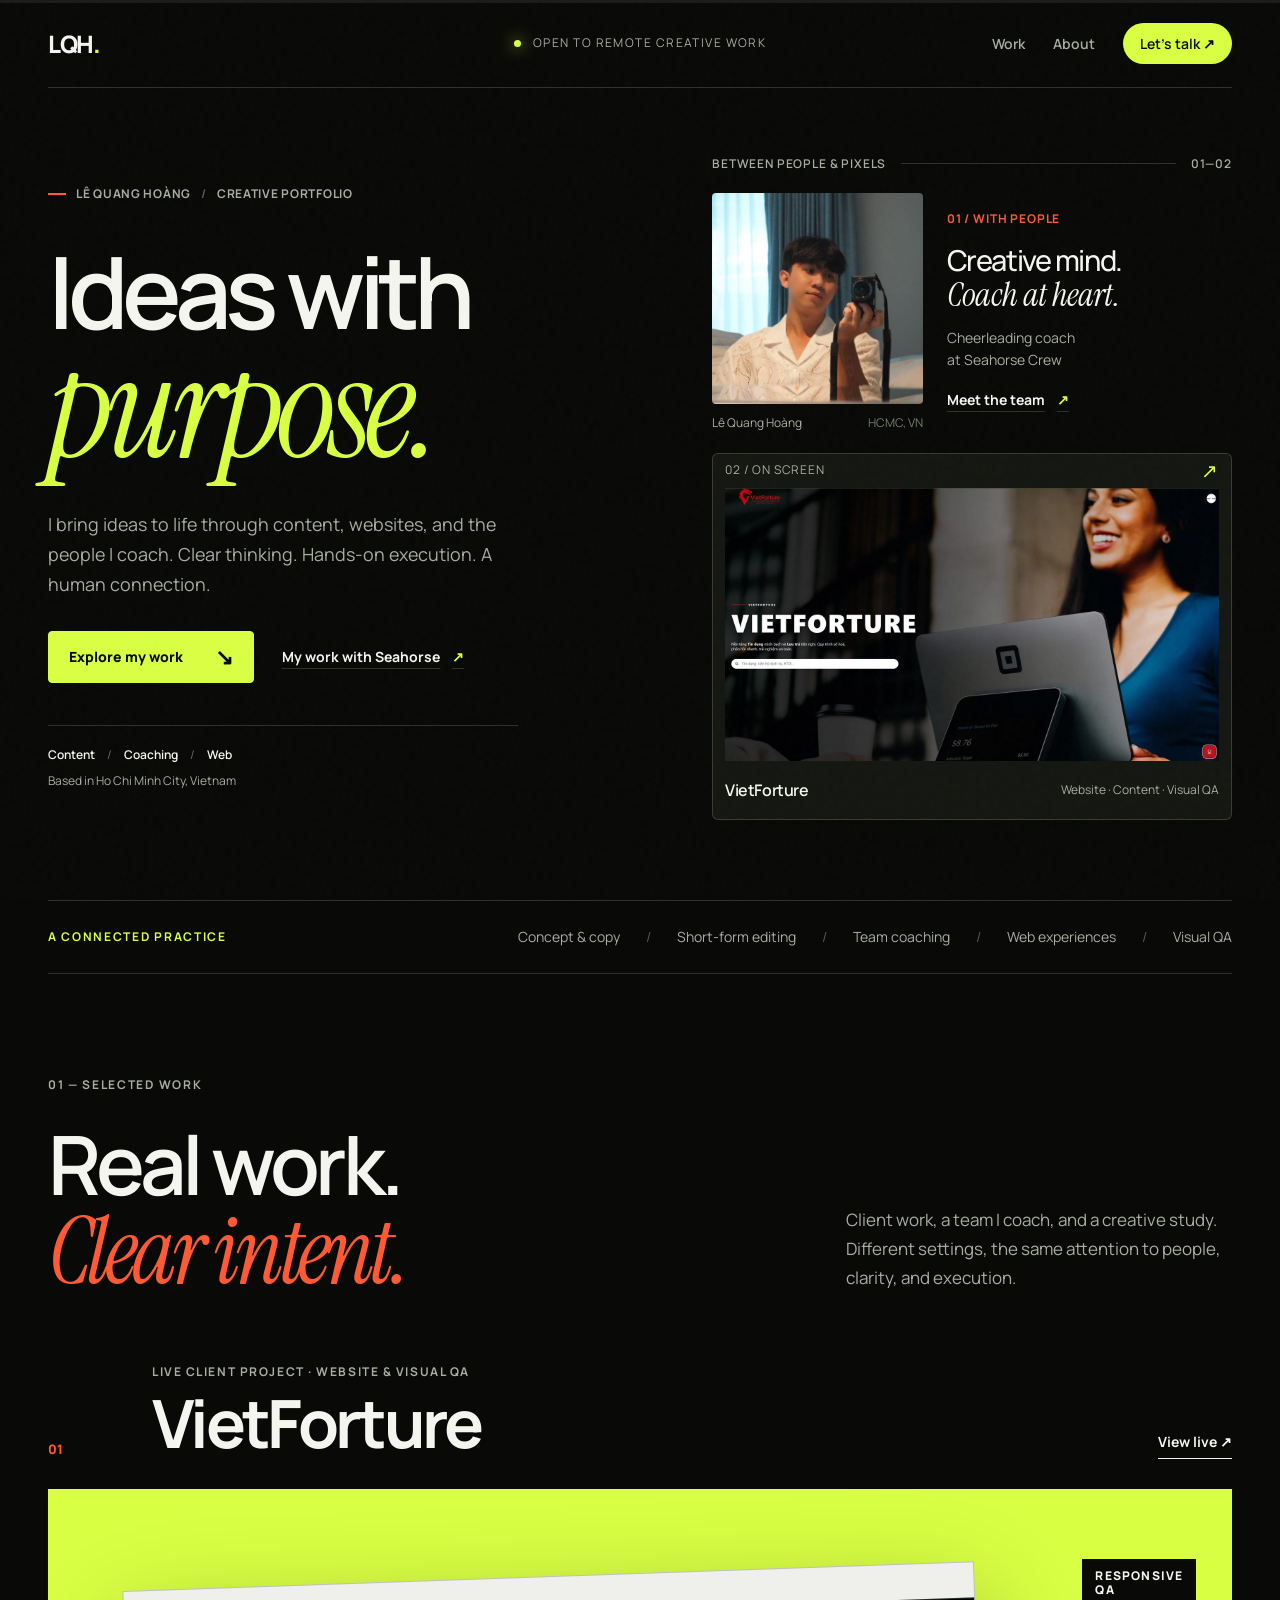
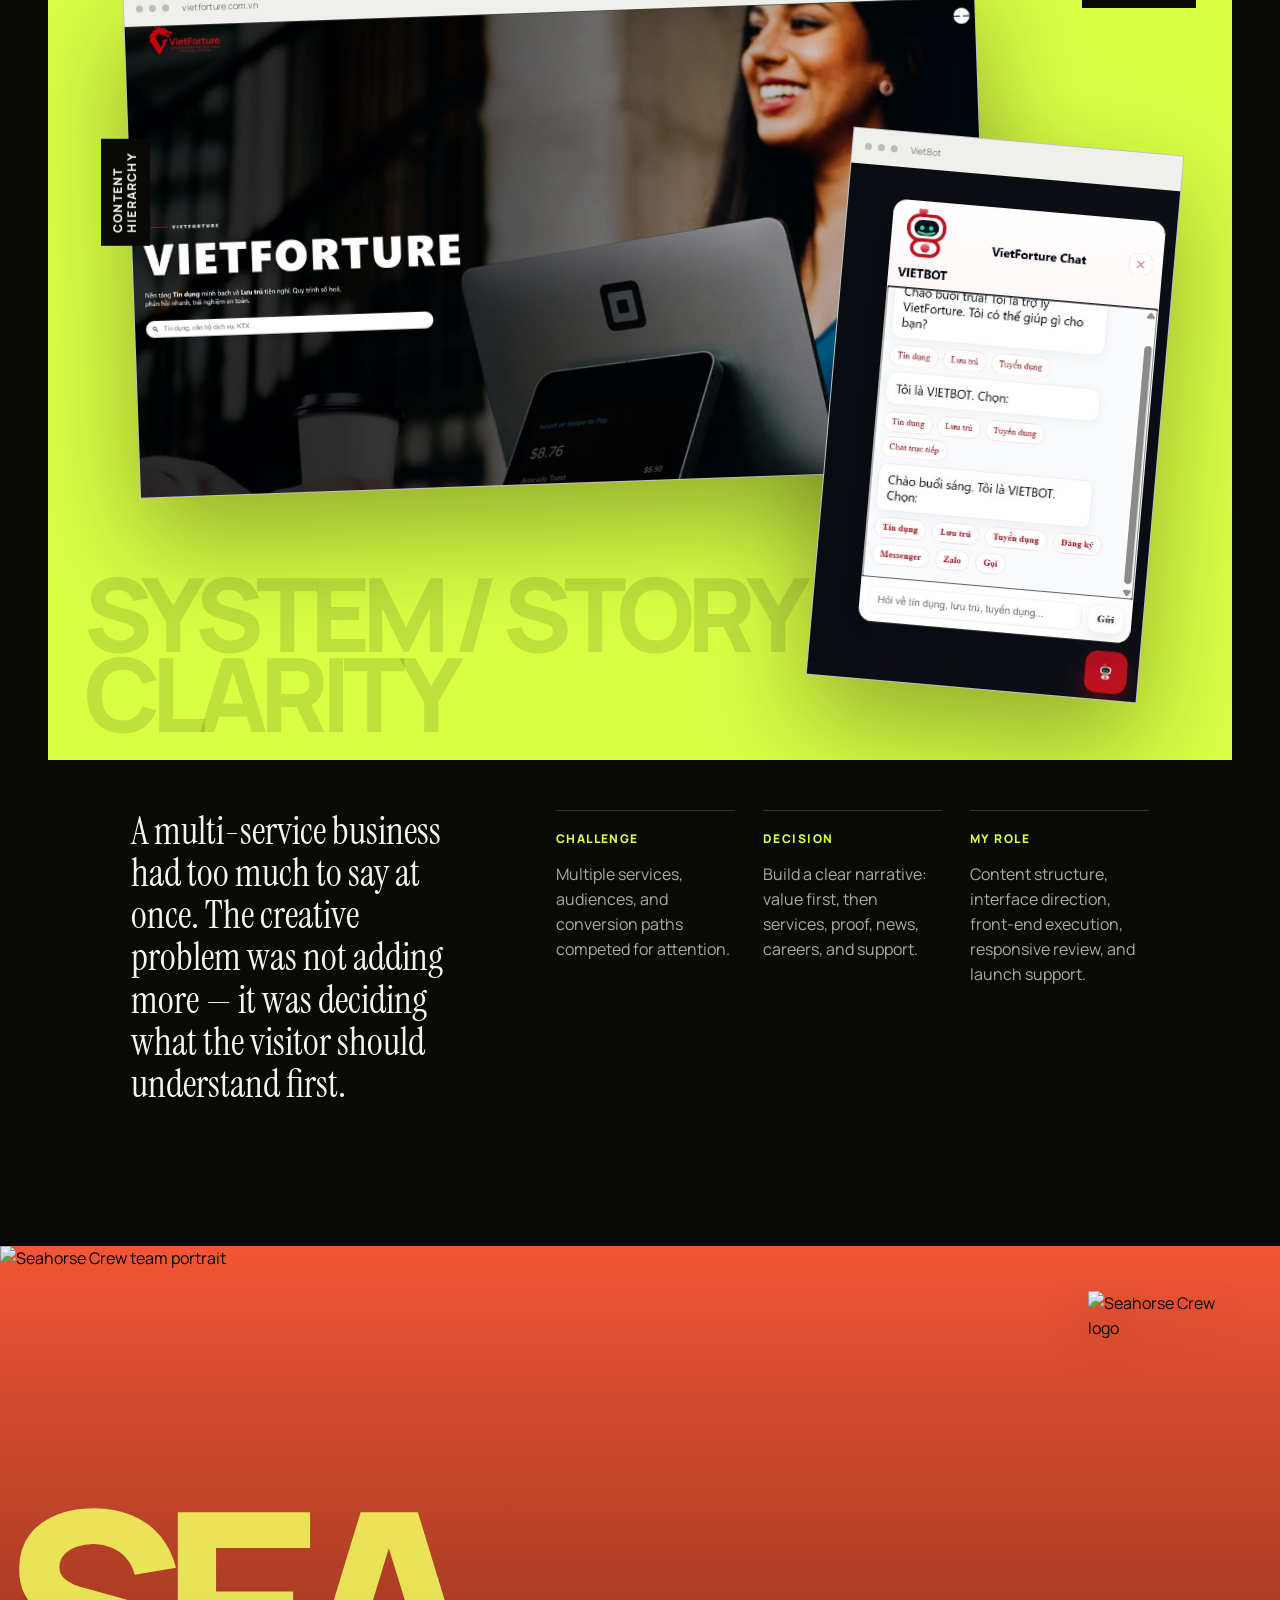
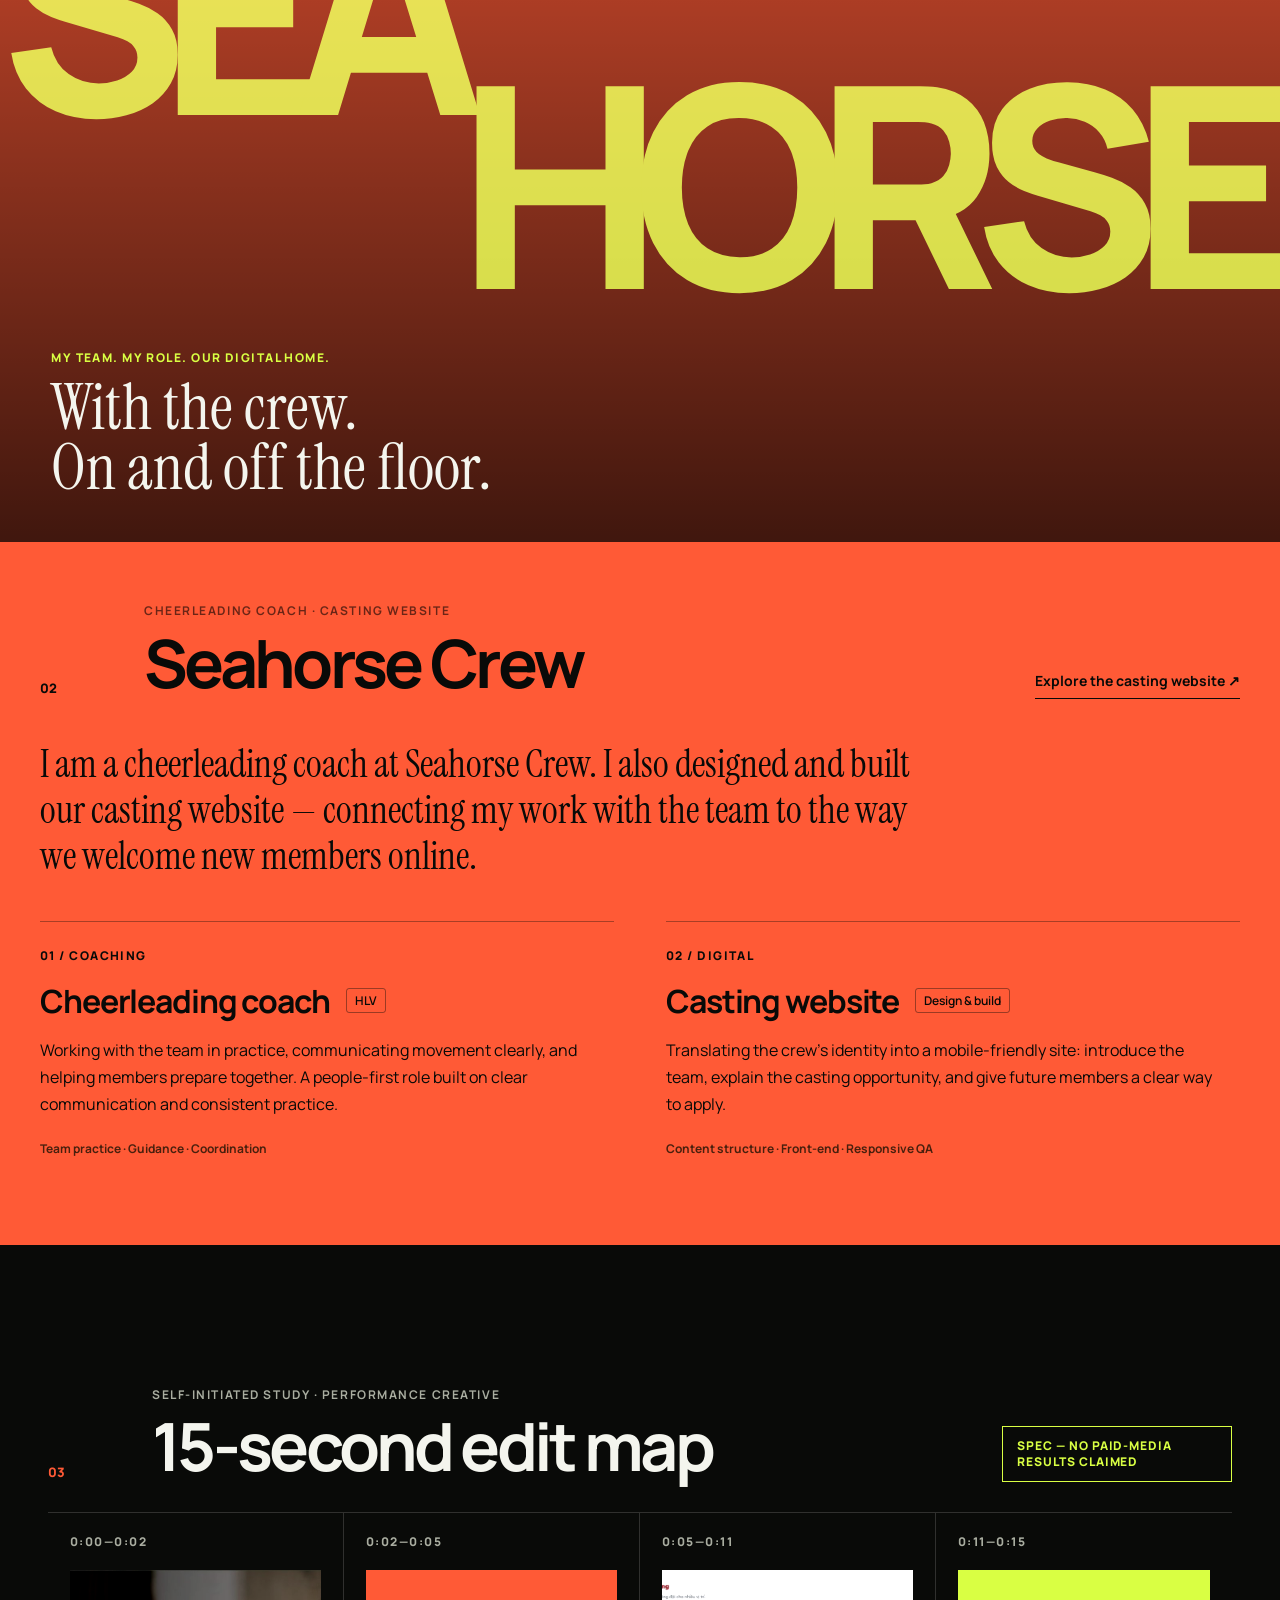
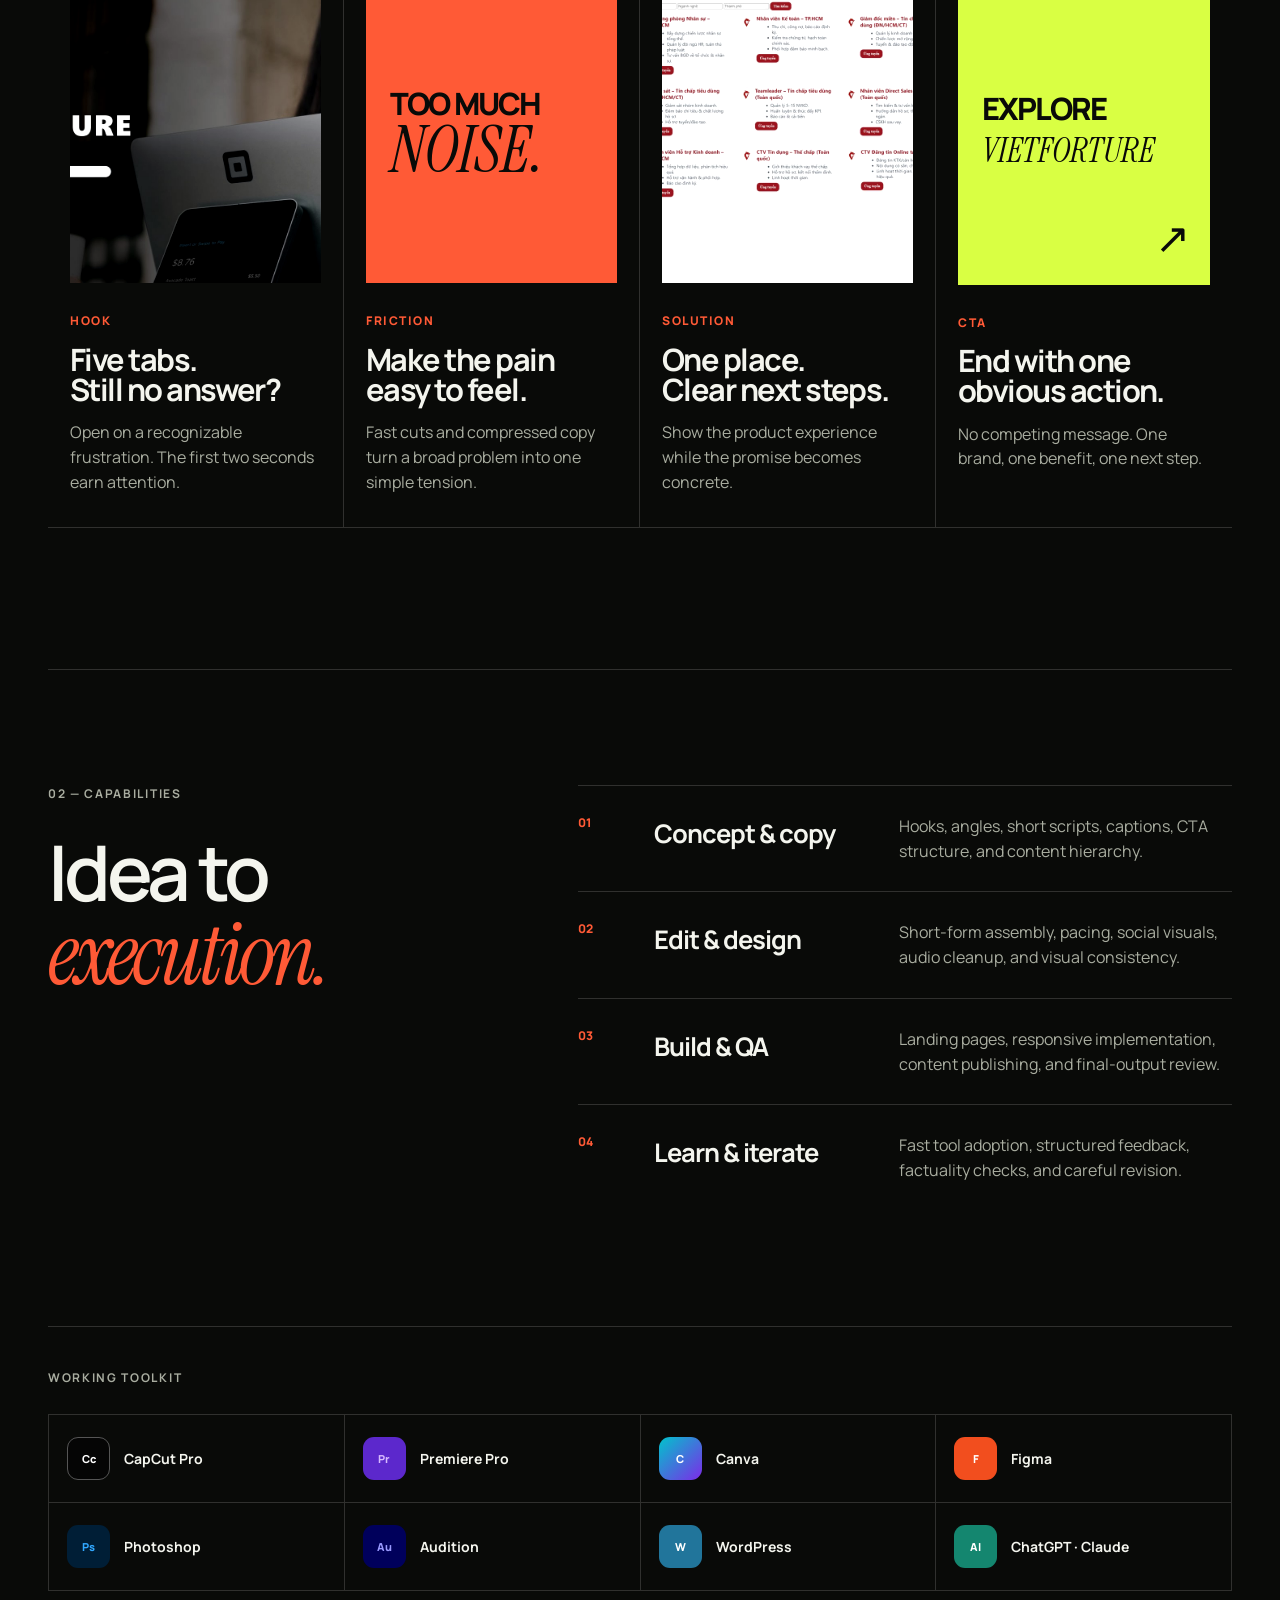
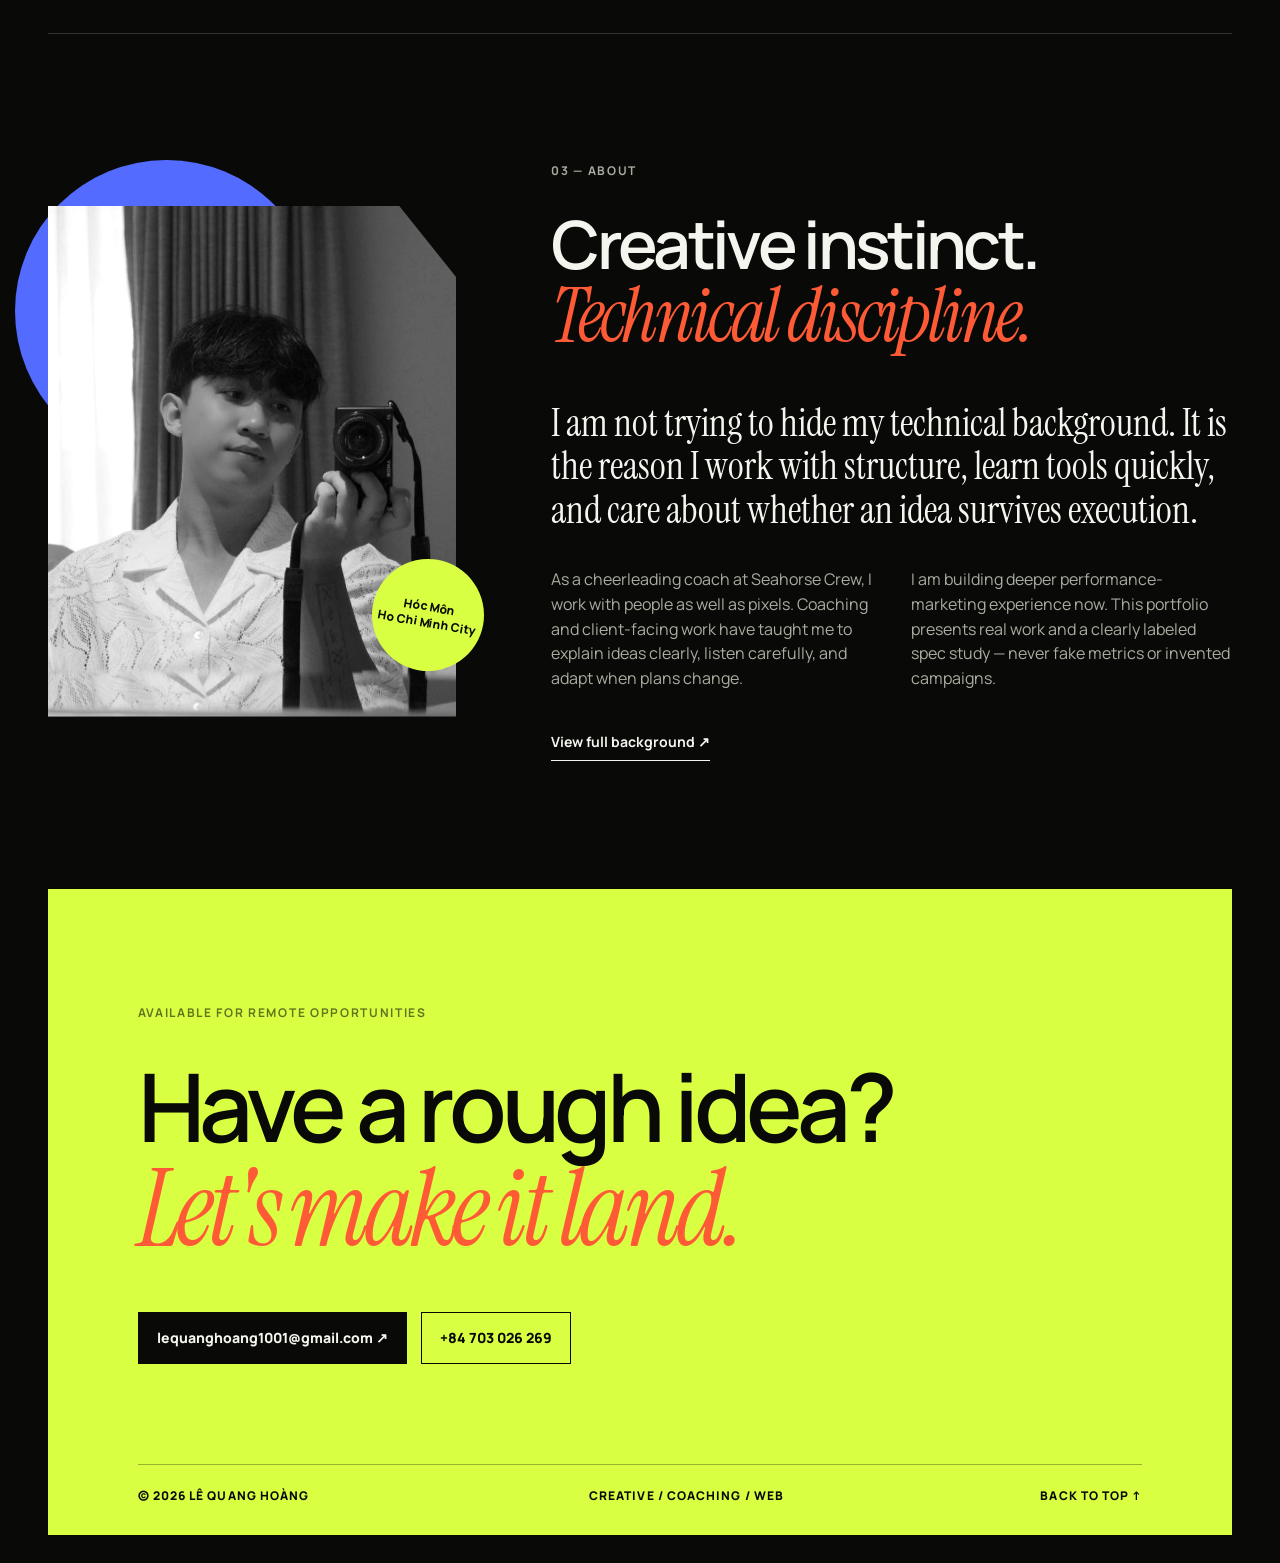
==== commit 42c67a44: "Refine creative hero and showcase Seahorse coaching and website work" ====
--- a/creative.html
+++ b/creative.html
@@ -3,7 +3,7 @@
 <head>
   <meta charset="UTF-8">
   <meta name="viewport" content="width=device-width, initial-scale=1.0">
-  <meta name="description" content="Creative portfolio of Lê Quang Hoàng — concepts, short-form story structures, web experiences, and visual QA.">
+  <meta name="description" content="Lê Quang Hoàng — creative content, websites, and cheerleading coaching. Explore real projects, the Seahorse Crew casting website, and a clearly labeled creative study.">
   <meta name="author" content="Lê Quang Hoàng">
   <title>Lê Quang Hoàng — Creative Portfolio</title>
   <link rel="preconnect" href="https://fonts.googleapis.com">
@@ -11,12 +11,12 @@
   <link href="https://fonts.googleapis.com/css2?family=Instrument+Serif:ital@0;1&amp;family=Manrope:wght@400;500;600;700;800&amp;display=swap" rel="stylesheet">
   <link rel="stylesheet" href="creative.css">
 </head>
-<body>
+<body id="top">
   <div class="scroll-progress" aria-hidden="true"><span id="scrollProgress"></span></div>
   <a class="skip-link" href="#work">Skip to selected work</a>
 
   <header class="site-header">
-    <a class="monogram" href="index.html" aria-label="Back to full portfolio">LQH<span>®</span></a>
+    <a class="monogram" href="index.html" aria-label="Back to full portfolio">LQH<span aria-hidden="true">.</span></a>
     <div class="header-status"><i></i> Open to remote creative work</div>
     <nav aria-label="Creative portfolio navigation">
       <a href="#work">Work</a>
@@ -28,58 +28,58 @@
   <main>
     <section class="hero" aria-labelledby="heroTitle">
       <div class="hero-copy">
-        <p class="micro-label">Creative direction / content / digital</p>
-        <h1 id="heroTitle"><span>Built to</span><strong>move.</strong><span>Made to</span><em>land.</em></h1>
-        <div class="hero-bottom">
-          <p>I turn unclear ideas into focused visual stories — from the first hook to the final digital experience.</p>
-          <a href="#work">Selected work <span>↓</span></a>
-        </div>
-      </div>
-
-      <div class="reel" id="heroReel">
-        <div class="reel-topline">
-          <span>Project reel</span>
-          <span id="reelCount">01 / 03</span>
-        </div>
-        <div class="reel-window">
-          <figure class="reel-slide is-active" data-title="VietForture" data-type="Brand website / content system">
-            <img src="images/vietforture/hero.jpg" alt="VietForture homepage designed and built by Lê Quang Hoàng">
+        <p class="hero-eyebrow" data-hero-enter><span class="identity-mark" aria-hidden="true"></span>Lê Quang Hoàng <span class="eyebrow-divider">/</span> Creative portfolio</p>
+        <h1 id="heroTitle"><span data-hero-enter>Ideas with</span><em data-hero-enter>purpose.</em></h1>
+        <p class="hero-description" data-hero-enter>I bring ideas to life through content, websites, and the people I coach. Clear thinking. Hands-on execution. A human connection.</p>
+        <div class="hero-actions" data-hero-enter>
+          <a class="primary-link" href="#work">Explore my work <span aria-hidden="true">↘</span></a>
+          <a class="text-link" href="#seahorse">My work with Seahorse <span aria-hidden="true">↗</span></a>
+        </div>
+        <div class="hero-signoff" data-hero-enter>
+          <span>Content <b aria-hidden="true">/</b> Coaching <b aria-hidden="true">/</b> Web</span>
+          <span class="hero-location">Based in Ho Chi Minh City, Vietnam</span>
+        </div>
+      </div>
+
+      <div class="hero-showcase" aria-label="A little of the person and the work">
+        <div class="showcase-topline" data-hero-enter>
+          <span>Between people &amp; pixels</span>
+          <span class="showcase-line" aria-hidden="true"></span>
+          <span>01—02</span>
+        </div>
+        <div class="people-preview" data-hero-enter>
+          <figure class="hero-portrait">
+            <img src="profile.jpg" width="960" height="960" fetchpriority="high" alt="Lê Quang Hoàng holding a camera">
+            <figcaption>Lê Quang Hoàng <span>HCMC, VN</span></figcaption>
           </figure>
-          <figure class="reel-slide" data-title="Seahorse Crew" data-type="Campaign microsite / art direction">
-            <img src="https://raw.githubusercontent.com/lqhoang01/seahorse/1fb6b17e16a834ae7af0cbbb91271e10eb9913d1/images/hero-seahorse-v2.jpg" alt="Seahorse Crew campaign visual">
-          </figure>
-          <figure class="reel-slide" data-title="Milo Cup 2026" data-type="Team story / event visual">
-            <img src="https://raw.githubusercontent.com/lqhoang01/seahorse/1fb6b17e16a834ae7af0cbbb91271e10eb9913d1/images/milo-cup-2026-nam-quoc-son-ha.jpg" alt="Seahorse Crew performing at Milo Cup 2026">
-          </figure>
-          <div class="reel-grain" aria-hidden="true"></div>
-          <div class="reel-caption">
-            <span id="reelType">Brand website / content system</span>
-            <strong id="reelTitle">VietForture</strong>
-          </div>
-        </div>
-        <div class="reel-controls" aria-label="Select project image">
-          <button class="is-active" type="button" data-slide="0" aria-label="Show VietForture"></button>
-          <button type="button" data-slide="1" aria-label="Show Seahorse Crew"></button>
-          <button type="button" data-slide="2" aria-label="Show Milo Cup 2026"></button>
-        </div>
-        <div class="reel-stamp" aria-hidden="true">HCMC<br>2026</div>
-      </div>
-    </section>
-
-    <div class="ticker" aria-label="Creative capabilities">
-      <div class="ticker-track">
-        <span>Concept &amp; hooks</span><b>✳</b><span>Short-form editing</span><b>✳</b><span>Copywriting</span><b>✳</b><span>Landing pages</span><b>✳</b><span>Visual QA</span><b>✳</b><span>Concept &amp; hooks</span><b>✳</b><span>Short-form editing</span><b>✳</b><span>Copywriting</span><b>✳</b><span>Landing pages</span><b>✳</b><span>Visual QA</span><b>✳</b>
-      </div>
+          <div class="coach-note">
+            <span class="micro-label">01 / With people</span>
+            <p>Creative mind.<br><em>Coach at heart.</em></p>
+            <span class="coach-note-detail">Cheerleading coach<br>at Seahorse Crew</span>
+            <a class="text-link" href="#seahorse">Meet the team <span aria-hidden="true">↗</span></a>
+          </div>
+        </div>
+        <a class="digital-preview" href="#vietforture" data-hero-enter aria-label="Explore the VietForture website project">
+          <div class="preview-topline"><span>02 / On screen</span><span aria-hidden="true">↗</span></div>
+          <img src="images/vietforture/hero.jpg" width="1400" height="776" alt="Complete VietForture homepage screenshot, showing its headline and registration panel">
+          <div class="preview-caption"><strong>VietForture</strong><span>Website · Content · Visual QA</span></div>
+        </a>
+      </div>
+    </section>
+
+    <div class="practice-strip" aria-label="Creative capabilities">
+      <span class="micro-label">A connected practice</span>
+      <ul><li>Concept &amp; copy</li><li>Short-form editing</li><li>Team coaching</li><li>Web experiences</li><li>Visual QA</li></ul>
     </div>
 
     <section class="work" id="work">
       <header class="section-intro" data-reveal>
         <p class="micro-label">01 — Selected work</p>
-        <h2>Not just screens.<br><em>Decisions.</em></h2>
-        <p class="section-summary">Three examples of how I structure information, direct attention, and move an audience toward one clear next step.</p>
+        <h2>Real work.<br><em>Clear intent.</em></h2>
+        <p class="section-summary">Client work, a team I coach, and a creative study. Different settings, the same attention to people, clarity, and execution.</p>
       </header>
 
-      <article class="project project-vietforture" data-reveal>
+      <article class="project project-vietforture" id="vietforture" data-reveal>
         <div class="project-heading">
           <div class="project-index">01</div>
           <div>
@@ -112,32 +112,41 @@
         </div>
       </article>
 
-      <article class="project project-seahorse" data-reveal>
+      <article class="project project-seahorse" id="seahorse" data-reveal>
         <div class="seahorse-visual">
           <img class="seahorse-bg" src="https://raw.githubusercontent.com/lqhoang01/seahorse/1fb6b17e16a834ae7af0cbbb91271e10eb9913d1/images/seahorse-crew-hero.jpg" alt="Seahorse Crew team portrait">
           <div class="seahorse-overlay"></div>
           <div class="seahorse-type" aria-hidden="true"><span>SEA</span><span>HORSE</span></div>
           <img class="seahorse-logo" src="https://raw.githubusercontent.com/lqhoang01/seahorse/1fb6b17e16a834ae7af0cbbb91271e10eb9913d1/images/seahorse-logo-transparent.png" alt="Seahorse Crew logo">
           <div class="seahorse-caption">
-            <span>Real campaign microsite</span>
-            <strong>From team identity<br>to one clear action.</strong>
+            <span>My team. My role. Our digital home.</span>
+            <strong>With the crew.<br>On and off the floor.</strong>
           </div>
         </div>
         <div class="project-heading inverse-heading">
           <div class="project-index">02</div>
           <div>
-            <p>Campaign page · Copy · Mobile-first</p>
-            <h3>Seahorse Crew Casting</h3>
-          </div>
-          <a href="https://seahorse-crew-casting.lequanghoang1001.chatgpt.site" target="_blank" rel="noopener">View project ↗</a>
+            <p>Cheerleading coach · Casting website</p>
+            <h3>Seahorse Crew</h3>
+          </div>
+          <a href="https://seahorse-crew-casting.lequanghoang1001.chatgpt.site" target="_blank" rel="noopener">Explore the casting website ↗</a>
         </div>
         <div class="seahorse-story">
-          <p>A casting page built around speed and clarity: establish identity, explain the opportunity, reduce doubt, then lead candidates to a single application action.</p>
-          <ul>
-            <li><span>01</span>Strong visual identity</li>
-            <li><span>02</span>Mobile-first information flow</li>
-            <li><span>03</span>Focused conversion path</li>
-          </ul>
+          <p class="seahorse-intro">I am a cheerleading coach at Seahorse Crew. I also designed and built our casting website — connecting my work with the team to the way we welcome new members online.</p>
+          <div class="seahorse-roles">
+            <section class="role-detail" aria-labelledby="coachingRole">
+              <span class="role-number">01 / Coaching</span>
+              <h4 id="coachingRole">Cheerleading coach <span>HLV</span></h4>
+              <p>Working with the team in practice, communicating movement clearly, and helping members prepare together. A people-first role built on clear communication and consistent practice.</p>
+              <span class="role-scope">Team practice · Guidance · Coordination</span>
+            </section>
+            <section class="role-detail" aria-labelledby="websiteRole">
+              <span class="role-number">02 / Digital</span>
+              <h4 id="websiteRole">Casting website <span>Design &amp; build</span></h4>
+              <p>Translating the crew's identity into a mobile-friendly site: introduce the team, explain the casting opportunity, and give future members a clear way to apply.</p>
+              <span class="role-scope">Content structure · Front-end · Responsive QA</span>
+            </section>
+          </div>
         </div>
       </article>
 
@@ -221,7 +230,7 @@
         <h2>Creative instinct.<br><em>Technical discipline.</em></h2>
         <p class="about-lead">I am not trying to hide my technical background. It is the reason I work with structure, learn tools quickly, and care about whether an idea survives execution.</p>
         <div class="about-columns">
-          <p>My client-facing and leadership experience taught me to read people, explain ideas clearly, and keep moving when the brief changes.</p>
+          <p>As a cheerleading coach at Seahorse Crew, I work with people as well as pixels. Coaching and client-facing work have taught me to explain ideas clearly, listen carefully, and adapt when plans change.</p>
           <p>I am building deeper performance-marketing experience now. This portfolio presents real work and a clearly labeled spec study — never fake metrics or invented campaigns.</p>
         </div>
         <a class="outline-link" href="index.html">View full background ↗</a>
@@ -235,7 +244,7 @@
         <a href="mailto:lequanghoang1001@gmail.com">lequanghoang1001@gmail.com ↗</a>
         <a href="tel:+84703026269">+84 703 026 269</a>
       </div>
-      <div class="footer-line"><span>© 2026 Lê Quang Hoàng</span><span>Creative / Web / Visual QA</span><a href="#top" onclick="window.scrollTo({top:0,behavior:'smooth'});return false;">Back to top ↑</a></div>
+      <div class="footer-line"><span>© 2026 Lê Quang Hoàng</span><span>Creative / Coaching / Web</span><a href="#top">Back to top ↑</a></div>
     </section>
   </main>
 
--- a/creative.css
+++ b/creative.css
@@ -11,10 +11,12 @@
   --blue: #536cff;
   --serif: "Instrument Serif", Georgia, serif;
   --sans: "Manrope", Arial, sans-serif;
+  --page-width: min(1360px, calc(100% - 96px));
+  --ease-out: cubic-bezier(.2, .7, .2, 1);
 }
 
 * { box-sizing: border-box; }
-html { scroll-behavior: smooth; }
+html { scroll-behavior: smooth; scroll-padding-top: 28px; }
 body {
   margin: 0;
   overflow-x: hidden;
@@ -31,20 +33,22 @@
   inset: 0;
   pointer-events: none;
   z-index: 99;
-  opacity: .07;
+  opacity: .035;
   background-image: url("data:image/svg+xml,%3Csvg viewBox='0 0 180 180' xmlns='http://www.w3.org/2000/svg'%3E%3Cfilter id='n'%3E%3CfeTurbulence type='fractalNoise' baseFrequency='.9' numOctaves='3' stitchTiles='stitch'/%3E%3C/filter%3E%3Crect width='100%25' height='100%25' filter='url(%23n)' opacity='.48'/%3E%3C/svg%3E");
 }
 a { color: inherit; text-decoration: none; }
 img { display: block; max-width: 100%; }
 button { font: inherit; }
+a:focus-visible, button:focus-visible { outline: 2px solid currentColor; outline-offset: 6px; }
+::selection { color: var(--black); background: var(--acid); }
 
 .scroll-progress { position: fixed; inset: 0 0 auto; height: 3px; z-index: 120; background: rgba(255,255,255,.08); }
-.scroll-progress span { display: block; width: 0; height: 100%; background: var(--acid); }
+.scroll-progress span { display: block; width: 100%; height: 100%; background: var(--acid); transform: scaleX(0); transform-origin: left; }
 .skip-link { position: fixed; left: 18px; top: -80px; z-index: 200; padding: 10px 14px; color: var(--black); background: var(--acid); font-weight: 700; }
 .skip-link:focus { top: 18px; }
 
 .site-header {
-  width: min(1480px, calc(100% - 56px));
+  width: var(--page-width);
   height: 88px;
   margin: 0 auto;
   display: grid;
@@ -52,73 +56,89 @@
   align-items: center;
   border-bottom: 1px solid var(--line);
 }
-.monogram { font-size: 20px; font-weight: 800; letter-spacing: -.07em; }
-.monogram span { margin-left: 3px; vertical-align: top; color: var(--acid); font-size: 9px; }
+.monogram { font-size: 24px; font-weight: 800; letter-spacing: -.06em; }
+.monogram span { color: var(--acid); }
 .header-status { color: var(--muted); font-size: 12px; text-transform: uppercase; letter-spacing: .12em; }
 .header-status i { display: inline-block; width: 7px; height: 7px; margin-right: 9px; border-radius: 50%; background: var(--acid); box-shadow: 0 0 16px var(--acid); }
-.site-header nav { justify-self: end; display: flex; align-items: center; gap: 28px; font-size: 13px; font-weight: 600; }
-.site-header nav > a:not(.contact-pill) { color: var(--muted); }
+.site-header nav { justify-self: end; display: flex; align-items: center; gap: 28px; font-size: 14px; font-weight: 600; }
+.site-header nav > a:not(.contact-pill) { padding-block: 12px; color: var(--muted); }
 .site-header nav > a:not(.contact-pill):hover { color: var(--white); }
-.contact-pill { padding: 10px 17px; color: var(--black); background: var(--acid); border-radius: 999px; }
+.contact-pill { padding: 10px 17px; color: var(--black); background: var(--acid); border-radius: 999px; transition: background .2s ease; }
+.contact-pill:hover { background: var(--white); }
 
 .hero {
-  width: min(1480px, calc(100% - 56px));
-  min-height: calc(100vh - 88px);
+  width: var(--page-width);
+  min-height: min(900px, calc(100svh - 88px));
   margin: 0 auto;
-  padding: clamp(54px, 7vw, 104px) 0 72px;
+  padding: clamp(40px, 4vw, 64px) 0 clamp(56px, 5vw, 80px);
   display: grid;
-  grid-template-columns: 1.02fr .98fr;
-  gap: clamp(40px, 6vw, 96px);
+  grid-template-columns: minmax(0, 1.15fr) minmax(0, 1fr);
+  gap: clamp(40px, 5vw, 80px);
   align-items: center;
 }
 .micro-label { margin: 0; color: var(--muted); font-size: 12px; font-weight: 700; letter-spacing: .14em; text-transform: uppercase; }
-.hero h1 { margin: 25px 0 0; text-transform: uppercase; font-weight: 800; letter-spacing: -.095em; line-height: .76; }
-.hero h1 span, .hero h1 strong, .hero h1 em { display: block; }
-.hero h1 span { font-size: clamp(62px, 8vw, 132px); }
-.hero h1 strong { color: var(--orange); font-size: clamp(96px, 12.2vw, 198px); font-weight: 800; }
-.hero h1 em { margin-left: .18em; color: var(--acid); font: italic 400 clamp(94px, 12vw, 194px)/.8 var(--serif); text-transform: none; letter-spacing: -.065em; }
-.hero-bottom { max-width: 690px; margin-top: clamp(44px, 6vw, 82px); display: grid; grid-template-columns: 1fr auto; gap: 36px; align-items: end; }
-.hero-bottom p { margin: 0; max-width: 520px; color: var(--muted); font-size: clamp(17px, 1.4vw, 21px); }
-.hero-bottom a { padding-bottom: 7px; border-bottom: 1px solid var(--white); font-size: 13px; font-weight: 700; text-transform: uppercase; letter-spacing: .08em; white-space: nowrap; }
-.hero-bottom a span { color: var(--acid); }
-
-.reel { position: relative; min-width: 0; }
-.reel-topline { margin-bottom: 12px; display: flex; justify-content: space-between; color: var(--muted); font-size: 12px; text-transform: uppercase; letter-spacing: .13em; }
-.reel-window { position: relative; aspect-ratio: 4/5.15; overflow: hidden; background: #222; clip-path: polygon(0 0, 92% 0, 100% 8%, 100% 100%, 0 100%); }
-.reel-slide { position: absolute; inset: 0; margin: 0; opacity: 0; transform: scale(1.08); transition: opacity .8s ease, transform 1.4s cubic-bezier(.18,.8,.2,1); }
-.reel-slide.is-active { opacity: 1; transform: scale(1); }
-.reel-slide img { width: 100%; height: 100%; object-fit: cover; filter: saturate(.82) contrast(1.08); }
-.reel-slide:nth-child(1) img { object-position: center top; }
-.reel-slide:nth-child(2) img { object-position: center; }
-.reel-slide:nth-child(3) img { object-position: center 42%; }
-.reel-grain { position: absolute; inset: 0; z-index: 2; background: linear-gradient(180deg, transparent 30%, rgba(0,0,0,.8) 100%); }
-.reel-caption { position: absolute; z-index: 3; left: clamp(22px, 3vw, 46px); right: clamp(22px, 3vw, 46px); bottom: clamp(24px, 4vw, 54px); }
-.reel-caption span, .reel-caption strong { display: block; }
-.reel-caption span { margin-bottom: 10px; color: rgba(255,255,255,.7); font-size: 12px; text-transform: uppercase; letter-spacing: .12em; }
-.reel-caption strong { font: 400 clamp(42px, 5vw, 78px)/.95 var(--serif); }
-.reel-controls { position: absolute; z-index: 5; right: 18px; bottom: 18px; display: flex; gap: 7px; }
-.reel-controls button { width: 30px; height: 3px; padding: 0; border: 0; background: rgba(255,255,255,.35); cursor: pointer; }
-.reel-controls button.is-active { background: var(--acid); }
-.reel-stamp { position: absolute; z-index: 5; left: -34px; top: 26%; width: 76px; height: 76px; display: grid; place-items: center; border-radius: 50%; color: var(--black); background: var(--acid); font-size: 12px; font-weight: 800; line-height: 1.25; text-align: center; transform: rotate(-12deg); }
-
-.ticker { padding: 20px 0; overflow: hidden; color: var(--black); background: var(--acid); transform: rotate(-1.25deg) scale(1.02); }
-.ticker-track { width: max-content; display: flex; align-items: center; gap: 30px; animation: marquee 28s linear infinite; font-size: 14px; font-weight: 800; letter-spacing: .09em; text-transform: uppercase; }
-.ticker-track b { font-size: 18px; }
-@keyframes marquee { to { transform: translateX(-50%); } }
-
-.work { padding-top: clamp(130px, 14vw, 220px); }
-.section-intro, .project, .capabilities, .toolkit, .about, .contact { width: min(1480px, calc(100% - 56px)); margin-inline: auto; }
-.section-intro { position: relative; padding-bottom: 82px; display: grid; grid-template-columns: 1fr 1.25fr .75fr; gap: 46px; align-items: end; }
-.section-intro h2, .cap-heading h2, .about h2, .contact h2 { margin: 0; font-size: clamp(60px, 8vw, 128px); font-weight: 700; line-height: .82; letter-spacing: -.075em; text-transform: uppercase; }
-.section-intro h2 em, .cap-heading h2 em, .about h2 em, .contact h2 em { color: var(--orange); font: italic 400 1.16em/.72 var(--serif); text-transform: none; }
-.section-summary { margin: 0 0 6px; color: var(--muted); font-size: 16px; }
-
-.project { margin-bottom: clamp(130px, 16vw, 250px); }
+.hero-copy { min-width: 0; padding-block: 24px; }
+.hero-eyebrow { margin: 0; display: flex; align-items: center; flex-wrap: wrap; gap: 10px; color: var(--muted); font-size: 12px; font-weight: 700; letter-spacing: .06em; text-transform: uppercase; }
+.identity-mark { width: 18px; height: 2px; background: var(--orange); }
+.eyebrow-divider { color: #565a4e; }
+.hero h1 { margin: 36px 0 0; font-size: clamp(74px, 7.8vw, 126px); font-weight: 600; letter-spacing: -.065em; line-height: 1.05; }
+.hero h1 > span, .hero h1 > em { display: block; }
+.hero h1 > em { margin-top: -.04em; color: var(--acid); font: italic 400 1.43em/.98 var(--serif); letter-spacing: -.045em; }
+.hero-description { max-width: 470px; margin: 32px 0 0; color: var(--muted); font-size: clamp(17px, 1.4vw, 20px); line-height: 1.65; }
+.hero-actions { margin-top: 32px; display: flex; align-items: center; flex-wrap: wrap; gap: 20px 28px; }
+.primary-link { display: inline-flex; align-items: center; justify-content: space-between; gap: 32px; min-height: 52px; padding: 13px 20px; border: 1px solid var(--acid); border-radius: 4px; color: var(--black); background: var(--acid); font-size: 14px; font-weight: 800; transition: background .2s ease, transform .25s var(--ease-out); }
+.primary-link span { font-size: 22px; line-height: 1; }
+.primary-link:hover { background: var(--white); transform: translateY(-2px); }
+.text-link { display: inline-flex; align-items: center; gap: 12px; min-height: 44px; font-size: 14px; font-weight: 700; text-decoration: underline; text-decoration-color: var(--line); text-underline-offset: 6px; transition: text-decoration-color .2s ease; }
+.text-link:hover { text-decoration-color: currentColor; }
+.text-link span { color: var(--acid); }
+.hero-signoff { max-width: 470px; margin-top: 42px; padding-top: 20px; display: grid; gap: 7px; border-top: 1px solid var(--line); font-size: 12px; font-weight: 600; }
+.hero-signoff b { margin-inline: 10px; color: #686e5c; font-weight: 400; }
+.hero-location { color: var(--muted); font-weight: 400; }
+
+/* Real images keep their intrinsic ratios: no crop, mask, or moving image scale. */
+.hero-showcase { width: min(100%, 520px); min-width: 0; justify-self: end; display: grid; gap: 20px; }
+.showcase-topline { display: flex; align-items: center; gap: 15px; color: var(--muted); font-size: 12px; font-weight: 600; text-transform: uppercase; letter-spacing: .07em; }
+.showcase-line { flex: 1; height: 1px; background: var(--line); }
+.people-preview { display: grid; grid-template-columns: minmax(0, .85fr) minmax(0, 1.15fr); gap: 24px; align-items: center; }
+.hero-portrait { min-width: 0; margin: 0; }
+.hero-portrait img, .digital-preview img { width: 100%; height: auto; object-fit: contain; }
+.hero-portrait img { border-radius: 4px; }
+.hero-portrait figcaption { padding-top: 10px; display: flex; flex-wrap: wrap; justify-content: space-between; gap: 3px 8px; color: var(--muted); font-size: 12px; }
+.hero-portrait figcaption span { color: #747b68; }
+.coach-note { min-width: 0; padding-block: 4px; }
+.coach-note .micro-label { color: var(--orange); font-size: 12px; letter-spacing: .07em; }
+.coach-note > p { margin: 14px 0; font-size: clamp(24px, 2.25vw, 34px); line-height: 1.2; letter-spacing: -.05em; font-weight: 500; }
+.coach-note em { font: italic 400 1.15em/1.05 var(--serif); letter-spacing: -.02em; }
+.coach-note-detail { display: block; color: var(--muted); font-size: 14px; line-height: 1.6; }
+.coach-note .text-link { margin-top: 6px; }
+.digital-preview { display: block; min-width: 0; padding: 0 12px; border: 1px solid var(--line); border-radius: 6px; background: var(--surface); transition: border-color .25s ease, transform .35s var(--ease-out); }
+.digital-preview:hover { border-color: rgba(217,255,67,.55); transform: translateY(-4px); }
+.preview-topline { min-height: 34px; display: flex; align-items: center; justify-content: space-between; gap: 16px; color: var(--muted); font-size: 12px; text-transform: uppercase; letter-spacing: .07em; }
+.preview-topline > span:last-child { color: var(--acid); font-size: 20px; }
+.preview-caption { min-height: 58px; padding-block: 12px; display: flex; align-items: center; justify-content: space-between; flex-wrap: wrap; gap: 4px 16px; }
+.preview-caption strong { font-size: 16px; font-weight: 600; letter-spacing: -.025em; }
+.preview-caption > span { color: var(--muted); font-size: 12px; }
+
+.practice-strip { width: var(--page-width); margin-inline: auto; padding: 25px 0; display: flex; flex-wrap: wrap; align-items: center; justify-content: space-between; gap: 18px 32px; border-block: 1px solid var(--line); }
+.practice-strip > .micro-label { color: var(--acid); font-size: 12px; }
+.practice-strip ul { margin: 0; padding: 0; display: flex; flex-wrap: wrap; gap: 12px 26px; list-style: none; color: var(--muted); font-size: 14px; }
+.practice-strip li + li::before { content: "/"; margin-right: 26px; color: #565a4e; }
+
+.work { padding-top: clamp(80px, 8vw, 130px); }
+.section-intro, .project, .capabilities, .toolkit, .about, .contact { width: var(--page-width); margin-inline: auto; }
+.section-intro { position: relative; padding-bottom: 64px; display: grid; grid-template-columns: minmax(0, 1.3fr) minmax(0, .7fr); gap: 28px 80px; align-items: end; }
+.section-intro > .micro-label { grid-column: 1 / -1; }
+.section-intro h2, .cap-heading h2, .about h2, .contact h2 { margin: 0; font-size: clamp(52px, 6.4vw, 96px); font-weight: 600; line-height: 1.02; letter-spacing: -.055em; }
+.section-intro h2 em, .cap-heading h2 em, .about h2 em, .contact h2 em { color: var(--orange); font: italic 400 1.13em/1 var(--serif); }
+.section-summary { max-width: 390px; margin: 0 0 6px; color: var(--muted); font-size: 17px; line-height: 1.7; }
+
+.project { margin-bottom: clamp(88px, 11vw, 168px); scroll-margin-top: 30px; }
 .project-heading { display: grid; grid-template-columns: 80px minmax(0, 1fr) auto; gap: 24px; align-items: end; margin-bottom: 30px; }
 .project-index { color: var(--orange); font-size: 13px; font-weight: 800; }
 .project-heading p { margin: 0 0 6px; color: var(--muted); font-size: 12px; font-weight: 700; text-transform: uppercase; letter-spacing: .13em; }
-.project-heading h3 { margin: 0; font-size: clamp(46px, 6vw, 94px); line-height: .88; letter-spacing: -.065em; }
-.project-heading > a { padding-bottom: 6px; border-bottom: 1px solid currentColor; font-size: 13px; font-weight: 700; text-transform: uppercase; letter-spacing: .08em; }
+.project-heading h3 { margin: 0; font-size: clamp(40px, 5.2vw, 78px); line-height: 1.08; letter-spacing: -.055em; }
+.project-heading > a { padding-block: 10px 6px; border-bottom: 1px solid currentColor; font-size: 14px; font-weight: 700; }
 
 .vf-stage { position: relative; min-height: min(68vw, 920px); overflow: hidden; background: var(--acid); perspective: 1400px; }
 .vf-stage::before { content: "SYSTEM / STORY / CLARITY"; position: absolute; left: 3%; bottom: 3%; color: rgba(9,10,8,.12); font-size: clamp(56px, 8vw, 130px); font-weight: 800; line-height: .78; letter-spacing: -.08em; }
@@ -138,7 +158,7 @@
 .story-facts { display: grid; grid-template-columns: repeat(3, 1fr); gap: 28px; }
 .story-facts div { padding-top: 14px; border-top: 1px solid var(--line); }
 .story-facts span { color: var(--acid); font-size: 12px; font-weight: 800; text-transform: uppercase; letter-spacing: .12em; }
-.story-facts p { margin: 13px 0 0; color: var(--muted); font-size: 14px; }
+.story-facts p { margin: 13px 0 0; color: var(--muted); font-size: 16px; }
 
 .project-seahorse { width: 100%; color: var(--black); background: var(--orange); padding-bottom: 86px; }
 .seahorse-visual { position: relative; height: min(70vw, 920px); overflow: hidden; }
@@ -154,11 +174,15 @@
 .inverse-heading { margin-top: 60px; }
 .inverse-heading .project-index { color: var(--black); }
 .inverse-heading p { color: rgba(0,0,0,.58); }
-.seahorse-story { display: grid; grid-template-columns: 1fr 1fr; gap: 9%; }
-.seahorse-story > p { margin: 0; font: 400 clamp(26px, 3vw, 42px)/1.12 var(--serif); }
-.seahorse-story ul { margin: 0; padding: 0; list-style: none; }
-.seahorse-story li { padding: 14px 0; border-top: 1px solid rgba(0,0,0,.25); font-size: 14px; font-weight: 700; }
-.seahorse-story li span { display: inline-block; width: 50px; font-size: 12px; }
+.seahorse-story { padding-top: 12px; }
+.seahorse-intro { max-width: 900px; margin: 0; font: 400 clamp(28px, 3vw, 42px)/1.2 var(--serif); }
+.seahorse-roles { margin-top: 42px; display: grid; grid-template-columns: repeat(2, minmax(0, 1fr)); gap: 52px; }
+.role-detail { padding-top: 20px; border-top: 1px solid rgba(9,10,8,.35); }
+.role-number { font-size: 12px; font-weight: 800; text-transform: uppercase; letter-spacing: .12em; }
+.role-detail h4 { margin: 14px 0 16px; display: flex; align-items: center; flex-wrap: wrap; gap: 10px 16px; font-size: clamp(24px, 2.5vw, 36px); line-height: 1.25; letter-spacing: -.035em; }
+.role-detail h4 span { padding: 4px 8px; border: 1px solid rgba(9,10,8,.4); border-radius: 3px; font-size: 12px; font-weight: 600; letter-spacing: 0; }
+.role-detail > p { max-width: 550px; margin: 0; font-size: 16px; line-height: 1.7; }
+.role-scope { display: block; margin-top: 22px; color: #49200e; font-size: 12px; font-weight: 700; }
 
 .lab-heading { grid-template-columns: 80px minmax(0,1fr) auto; }
 .spec-badge { max-width: 230px; padding: 11px 14px; color: var(--acid); border: 1px solid var(--acid); font-size: 12px; font-weight: 800; line-height: 1.35; letter-spacing: .08em; text-transform: uppercase; }
@@ -172,19 +196,20 @@
 .type-frame span, .cta-frame span { font-size: clamp(22px, 2.4vw, 38px); font-weight: 800; letter-spacing: -.06em; }
 .type-frame strong, .cta-frame strong { font: italic 400 clamp(45px, 5vw, 76px)/.7 var(--serif); }
 .cta-frame { background: var(--acid); }
+.cta-frame strong { font-size: clamp(24px, 2.65vw, 40px); line-height: 1.1; overflow-wrap: anywhere; }
 .cta-frame i { position: absolute; right: 20px; bottom: 15px; font-size: 42px; font-style: normal; }
 .beat-label { color: var(--orange); font-size: 12px; font-weight: 800; text-transform: uppercase; letter-spacing: .13em; }
 .edit-beat h4 { margin: 12px 0 16px; font-size: clamp(23px, 2.4vw, 36px); line-height: .98; letter-spacing: -.05em; }
-.edit-beat p { margin: 0; color: var(--muted); font-size: 13px; }
-
-.capabilities { padding: clamp(110px, 13vw, 200px) 0; display: grid; grid-template-columns: .8fr 1.2fr; gap: 8%; border-top: 1px solid var(--line); }
+.edit-beat p { margin: 0; color: var(--muted); font-size: 16px; }
+
+.capabilities { padding: clamp(80px, 9vw, 136px) 0; display: grid; grid-template-columns: minmax(0, .8fr) minmax(0, 1.2fr); gap: 8%; border-top: 1px solid var(--line); }
 .cap-heading { position: sticky; top: 110px; align-self: start; }
 .cap-heading .micro-label { margin-bottom: 30px; }
-.cap-heading h2 { font-size: clamp(62px, 7.6vw, 116px); }
+.cap-heading h2 { font-size: clamp(54px, 6vw, 90px); }
 .cap-list > div { display: grid; grid-template-columns: 54px .8fr 1.2fr; gap: 22px; align-items: start; padding: 28px 0; border-top: 1px solid var(--line); }
 .cap-list span { color: var(--orange); font-size: 12px; font-weight: 800; }
 .cap-list h3 { margin: 0; font-size: clamp(22px, 2vw, 31px); letter-spacing: -.04em; }
-.cap-list p { margin: 0; color: var(--muted); font-size: 14px; }
+.cap-list p { margin: 0; color: var(--muted); font-size: 16px; }
 
 .toolkit { padding: 42px 0; border-top: 1px solid var(--line); border-bottom: 1px solid var(--line); }
 .toolkit .micro-label { margin-bottom: 26px; }
@@ -200,36 +225,31 @@
 .wordpress { background: #21759b; }
 .ai { background: #14866f; }
 
-.about { padding: clamp(120px, 14vw, 220px) 0; display: grid; grid-template-columns: .75fr 1.25fr; gap: 8%; align-items: center; }
+.about { padding: clamp(88px, 10vw, 152px) 0; display: grid; grid-template-columns: minmax(0, .75fr) minmax(0, 1.25fr); gap: 8%; align-items: center; }
 .portrait-wrap { position: relative; }
 .portrait-wrap::before { content: ""; position: absolute; width: 74%; aspect-ratio: 1; left: -8%; top: -9%; border-radius: 50%; background: var(--blue); }
 .portrait-wrap img { position: relative; z-index: 1; width: 100%; aspect-ratio: 4/5; object-fit: cover; filter: grayscale(100%) contrast(1.08); clip-path: polygon(0 0, 86% 0, 100% 14%, 100% 100%, 0 100%); }
 .portrait-tag { position: absolute; z-index: 2; right: -28px; bottom: 9%; width: 112px; height: 112px; display: grid; place-items: center; border-radius: 50%; color: var(--black); background: var(--acid); text-align: center; font-size: 12px; font-weight: 800; line-height: 1.35; transform: rotate(10deg); }
 .about-copy .micro-label { margin-bottom: 30px; }
-.about h2 { font-size: clamp(52px, 6.7vw, 104px); }
+.about h2 { font-size: clamp(46px, 5.2vw, 78px); }
 .about-lead { max-width: 920px; margin: 48px 0 0; font: 400 clamp(25px, 3vw, 43px)/1.14 var(--serif); }
 .about-columns { margin-top: 34px; display: grid; grid-template-columns: 1fr 1fr; gap: 38px; }
-.about-columns p { margin: 0; color: var(--muted); font-size: 14px; }
-.outline-link { display: inline-block; margin-top: 38px; padding-bottom: 7px; border-bottom: 1px solid var(--white); font-size: 12px; font-weight: 800; text-transform: uppercase; letter-spacing: .09em; }
+.about-columns p { margin: 0; color: var(--muted); font-size: 16px; }
+.outline-link { display: inline-block; margin-top: 30px; padding-block: 10px 7px; border-bottom: 1px solid var(--white); font-size: 14px; font-weight: 700; }
 
 .contact { margin-bottom: 28px; padding: clamp(72px, 9vw, 134px) clamp(30px, 7vw, 110px) 30px; color: var(--black); background: var(--acid); }
 .contact .micro-label { color: rgba(0,0,0,.55); }
-.contact h2 { max-width: 1160px; margin: 36px 0 58px; font-size: clamp(62px, 9vw, 140px); }
+.contact h2 { max-width: 1160px; margin: 36px 0 50px; font-size: clamp(54px, 7.4vw, 112px); }
 .contact h2 em { color: var(--orange); }
 .contact-row { display: flex; flex-wrap: wrap; gap: 14px; }
-.contact-row a { padding: 14px 18px; border: 1px solid var(--black); font-size: 13px; font-weight: 800; }
+.contact-row a { padding: 14px 18px; border: 1px solid var(--black); font-size: 14px; font-weight: 800; }
 .contact-row a:first-child { color: var(--white); background: var(--black); }
 .footer-line { margin-top: 100px; padding-top: 22px; display: grid; grid-template-columns: 1fr 1fr auto; gap: 20px; border-top: 1px solid rgba(0,0,0,.3); font-size: 12px; font-weight: 800; letter-spacing: .09em; text-transform: uppercase; }
 
-[data-reveal] { opacity: 0; transform: translateY(42px); transition: opacity .8s ease, transform 1s cubic-bezier(.18,.8,.2,1); }
-[data-reveal].is-visible { opacity: 1; transform: translateY(0); }
+/* Content stays visible without JavaScript. Motion is a progressive enhancement. */
+[data-hero-enter], [data-reveal] { opacity: 1; }
 
 @media (max-width: 1100px) {
-  .hero { grid-template-columns: 1fr; }
-  .reel { width: min(720px, 92%); margin-left: auto; }
-  .reel-window { aspect-ratio: 5/4.6; }
-  .section-intro { grid-template-columns: 1fr 1.5fr; }
-  .section-summary { grid-column: 2; }
   .project-story { grid-template-columns: 1fr; }
   .story-facts { margin-top: 10px; }
   .edit-map { grid-template-columns: 1fr 1fr; }
@@ -238,43 +258,75 @@
   .capabilities { grid-template-columns: 1fr; }
   .cap-heading { position: static; }
   .tool-row { grid-template-columns: repeat(2, 1fr); }
-  .about { grid-template-columns: .8fr 1.2fr; }
+  .about { grid-template-columns: minmax(0, .8fr) minmax(0, 1.2fr); }
+}
+
+@media (max-width: 1000px) {
+  :root { --page-width: calc(100% - 64px); }
+  .site-header { grid-template-columns: 1fr auto; }
+  .header-status { display: none; }
+  .hero { grid-template-columns: minmax(0, 1fr); gap: 44px; min-height: auto; }
+  .hero-copy { padding-block: 0; }
+  .hero h1 { font-size: clamp(76px, 11vw, 110px); }
+  .hero h1 > em { font-size: 1.28em; }
+  .hero-description { max-width: 600px; }
+  .hero-showcase { width: 100%; grid-template-columns: minmax(0, 1fr) minmax(0, 1fr); gap: 18px 32px; align-items: start; }
+  .showcase-topline { grid-column: 1 / -1; }
+  .people-preview { gap: 18px; }
+  .coach-note > p { font-size: 25px; }
+  .coach-note .text-link { font-size: 13px; }
+  .preview-caption { align-items: start; flex-direction: column; }
+  .section-intro { grid-template-columns: minmax(0, 1.2fr) minmax(0, .8fr); gap: 24px 40px; }
+  .project-heading { grid-template-columns: 48px minmax(0, 1fr) auto; gap: 20px; }
+  .inverse-heading { grid-template-columns: 48px minmax(0, 1fr); }
+  .inverse-heading > a { grid-column: 2; justify-self: start; }
+  .about { grid-template-columns: minmax(0, .65fr) minmax(0, 1.35fr); gap: 6%; }
+  .about h2 { font-size: 50px; }
 }
 
 @media (max-width: 760px) {
-  .site-header, .hero, .section-intro, .project, .capabilities, .toolkit, .about, .contact { width: calc(100% - 28px); }
+  :root { --page-width: calc(100% - 40px); }
   .site-header { height: 72px; grid-template-columns: 1fr auto; }
-  .header-status { display: none; }
-  .site-header nav { gap: 15px; font-size: 12px; }
-  .site-header nav > a:first-child { display: none; }
+  .site-header nav { gap: 16px; font-size: 14px; }
   .contact-pill { padding: 8px 12px; }
-  .hero { min-height: auto; padding: 62px 0 92px; }
-  .hero h1 { line-height: .82; }
-  .hero h1 span { font-size: clamp(48px, 15vw, 72px); }
-  .hero h1 strong { font-size: clamp(78px, 23vw, 118px); }
-  .hero h1 em { font-size: clamp(76px, 22vw, 112px); }
-  .hero-bottom { grid-template-columns: 1fr; }
-  .reel { width: calc(100% - 20px); }
-  .reel-window { aspect-ratio: 4/5; }
-  .reel-stamp { left: -22px; }
+  .hero { padding: 48px 0; gap: 40px; }
+  .hero-eyebrow { font-size: 12px; gap: 8px; letter-spacing: .02em; }
+  .hero h1 { margin-top: 28px; font-size: clamp(55px, 13.5vw, 94px); }
+  .hero h1 > em { font-size: 1.34em; }
+  .hero-description { margin-top: 24px; font-size: 17px; }
+  .hero-actions { margin-top: 25px; gap: 12px 20px; }
+  .hero-signoff { max-width: none; margin-top: 28px; }
+  .hero-showcase { max-width: 540px; justify-self: start; grid-template-columns: minmax(0, 1fr); gap: 18px; }
+  .showcase-topline { grid-column: auto; font-size: 12px; gap: 10px; }
+  .people-preview { grid-template-columns: minmax(0, .9fr) minmax(0, 1.1fr); gap: 20px; }
+  .coach-note > p { font-size: clamp(24px, 5.4vw, 34px); }
+  .coach-note .text-link { font-size: 14px; }
+  .hero-portrait figcaption { flex-direction: column; }
+  .preview-caption { flex-direction: row; align-items: center; }
+  .practice-strip { gap: 18px; padding-block: 22px; }
+  .practice-strip ul { gap: 12px 20px; font-size: 13px; }
+  .practice-strip li + li::before { display: none; }
   .section-intro { grid-template-columns: 1fr; }
   .section-summary { grid-column: auto; }
-  .section-intro h2, .cap-heading h2, .about h2, .contact h2 { font-size: clamp(48px, 15vw, 74px); }
+  .section-intro { gap: 24px; padding-bottom: 44px; }
+  .section-intro h2, .cap-heading h2, .about h2 { font-size: clamp(42px, 10.5vw, 66px); }
+  .section-summary { max-width: 520px; font-size: 16px; }
   .project-heading, .lab-heading { grid-template-columns: 42px 1fr; }
   .project-heading > a, .spec-badge { grid-column: 2; justify-self: start; margin-top: 8px; }
-  .project-heading h3 { font-size: 45px; }
+  .project-heading h3 { font-size: clamp(34px, 9vw, 52px); }
+  .project-heading p { font-size: 11px; letter-spacing: .08em; }
   .vf-stage { min-height: 600px; }
   .browser-main { width: 91%; left: 4%; top: 8%; }
   .browser-side { width: 48%; right: 4%; bottom: 8%; }
   .note-one { left: -30px; }
   .project-story { padding: 34px 0 0; }
   .story-facts { grid-template-columns: 1fr; }
-  .project-seahorse { padding-bottom: 58px; }
+  .project-seahorse { width: 100%; padding-bottom: 58px; }
   .seahorse-visual { height: 760px; }
   .seahorse-type { font-size: 30vw; }
   .seahorse-logo { width: 100px; }
   .inverse-heading, .seahorse-story { width: calc(100% - 36px); }
-  .seahorse-story { grid-template-columns: 1fr; }
+  .seahorse-roles { margin-top: 30px; grid-template-columns: minmax(0, 1fr); gap: 28px; }
   .edit-map { grid-template-columns: 1fr; }
   .edit-beat { border-right: 0; border-bottom: 1px solid var(--line); }
   .beat-frame { aspect-ratio: 16/12; }
@@ -286,13 +338,22 @@
   .portrait-tag { right: -18px; }
   .about-columns { grid-template-columns: 1fr; }
   .contact { margin-bottom: 14px; padding-inline: 22px; }
-  .contact h2 { margin-bottom: 42px; }
+  .contact h2 { margin-bottom: 32px; font-size: clamp(36px, 9vw, 60px); }
   .contact-row a { width: 100%; overflow-wrap: anywhere; }
   .footer-line { margin-top: 72px; grid-template-columns: 1fr; }
 }
 
 @media (prefers-reduced-motion: reduce) {
   html { scroll-behavior: auto; }
-  .ticker-track { animation: none; }
-  .reel-slide, [data-reveal] { transition: none; }
-}
+  *, *::before, *::after { animation: none !important; transition: none !important; }
+  .primary-link:hover, .digital-preview:hover { transform: none; }
+}
+
+@media (max-width: 360px) {
+  .site-header nav { gap: 12px; }
+  .site-header nav > a:first-child { display: none; }
+  .hero-eyebrow .identity-mark { display: none; }
+  .hero-actions { align-items: flex-start; flex-direction: column; }
+  .coach-note > p { font-size: 22px; }
+  .coach-note-detail { font-size: 13px; }
+}
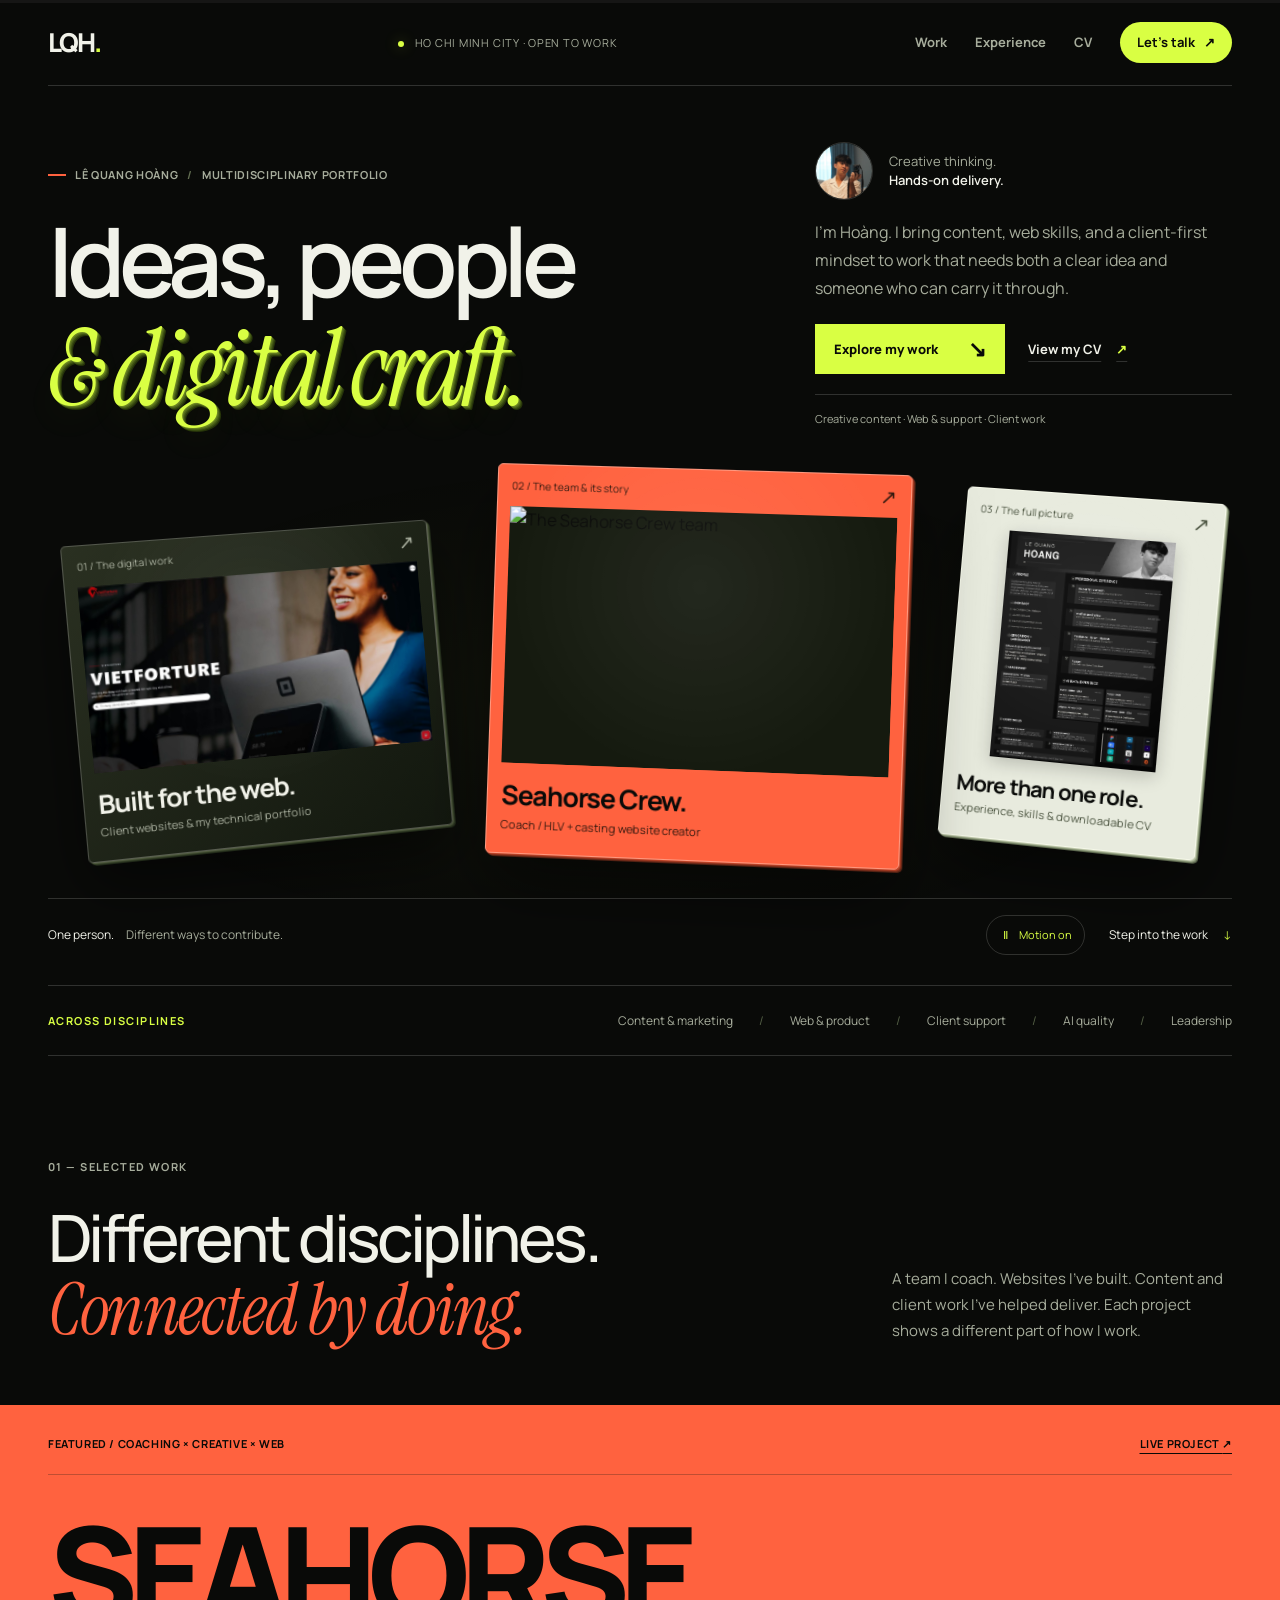
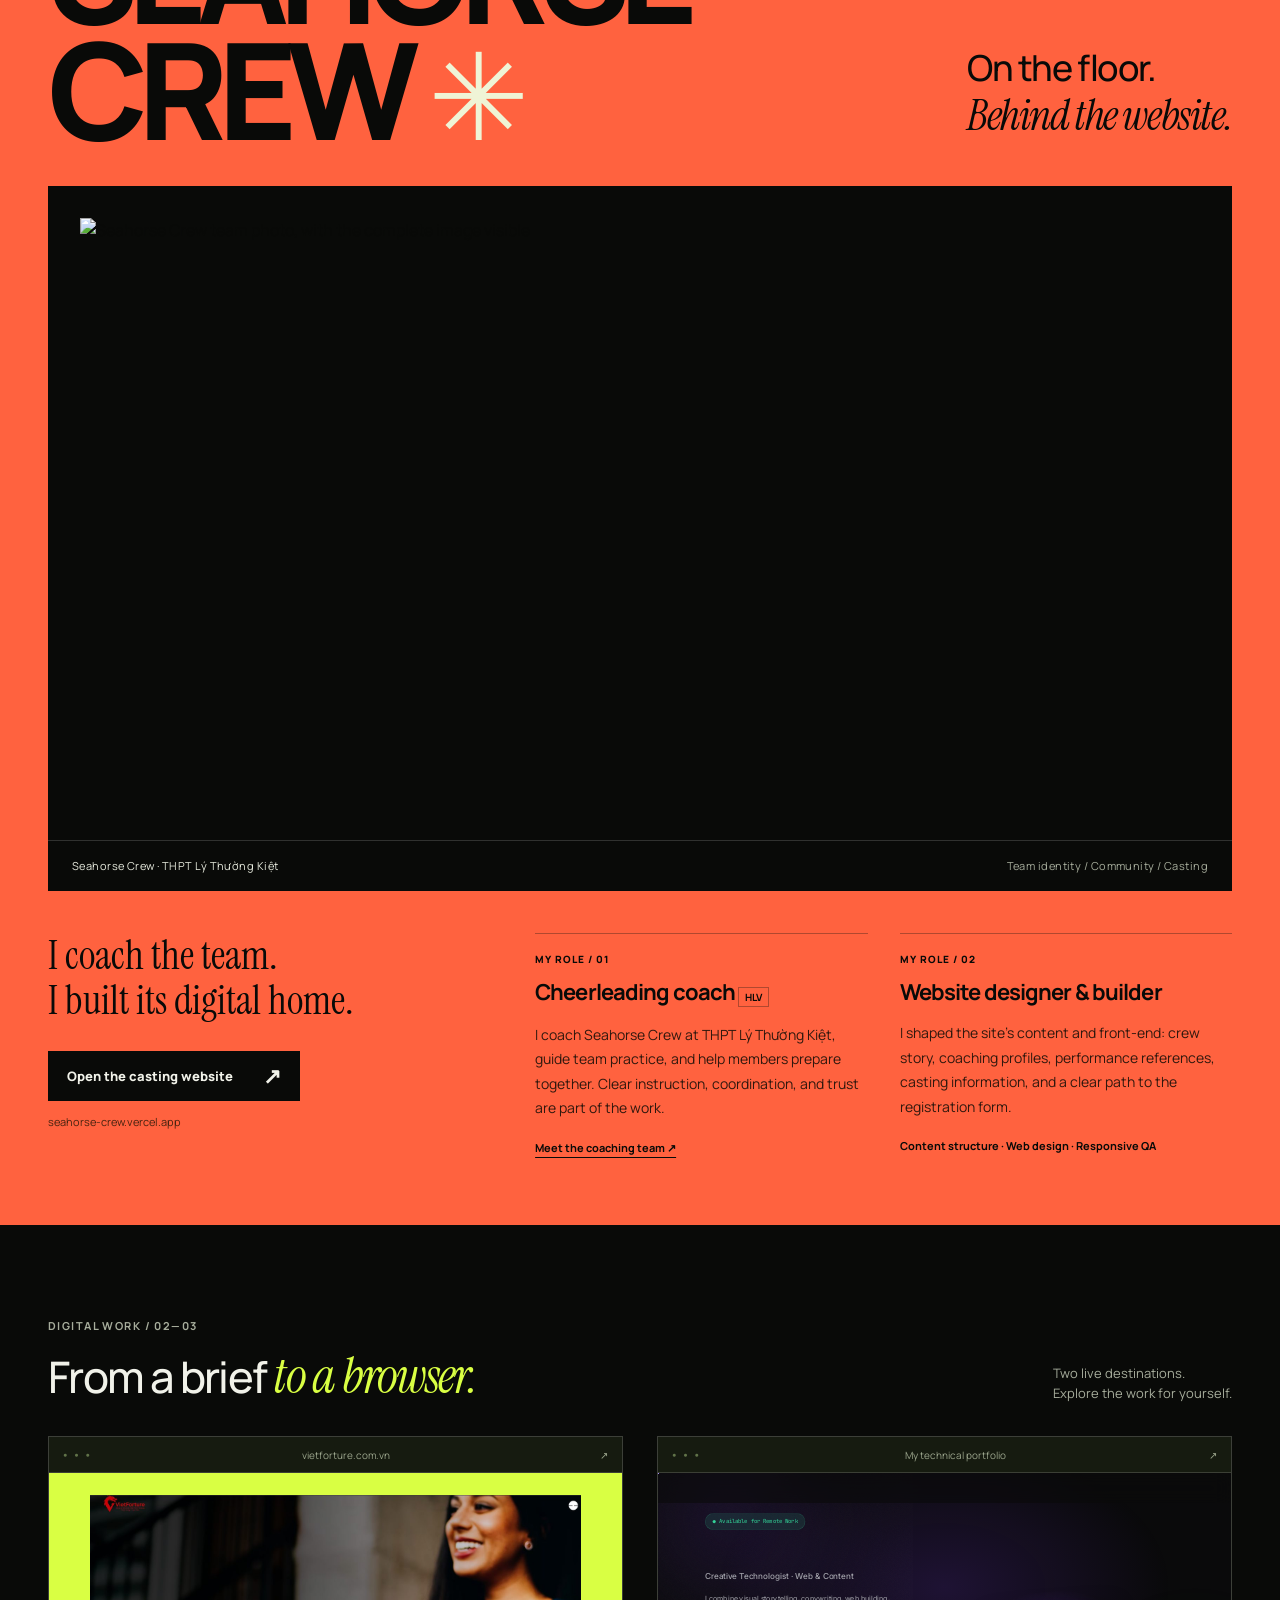
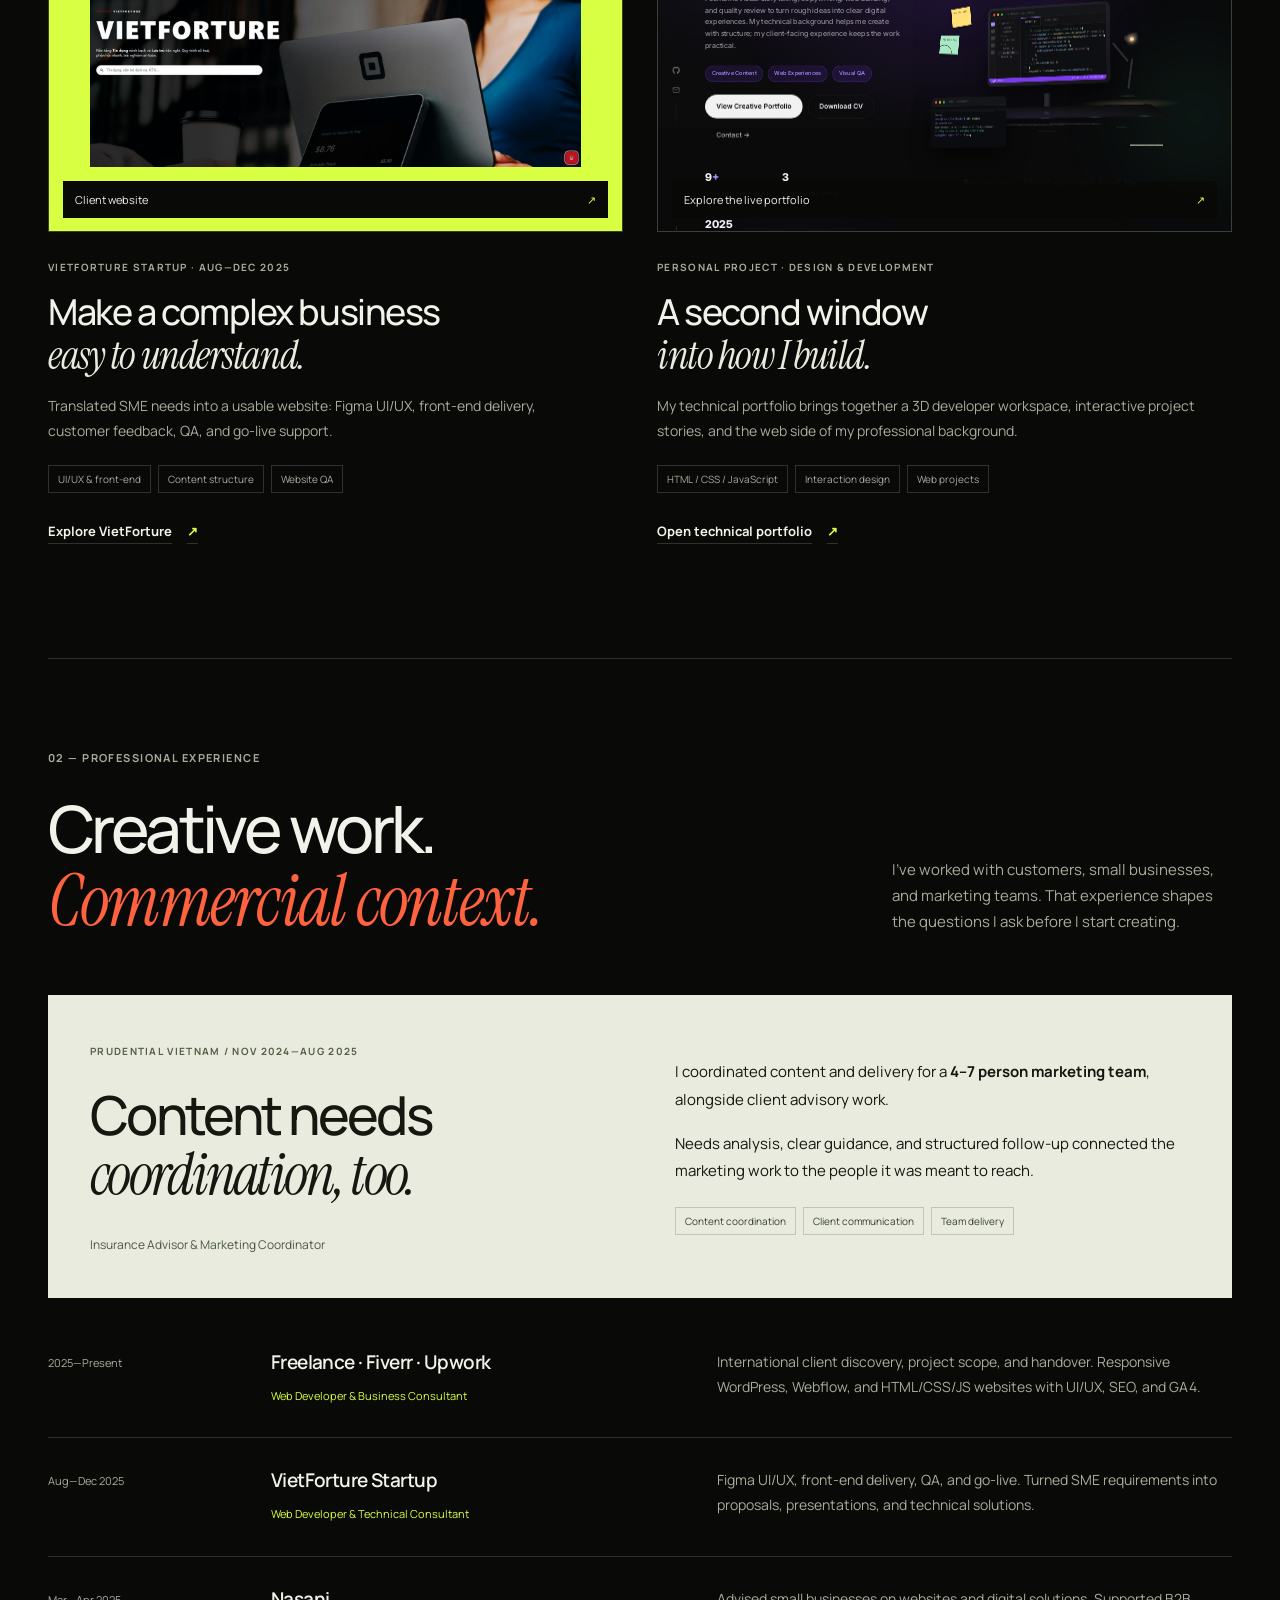
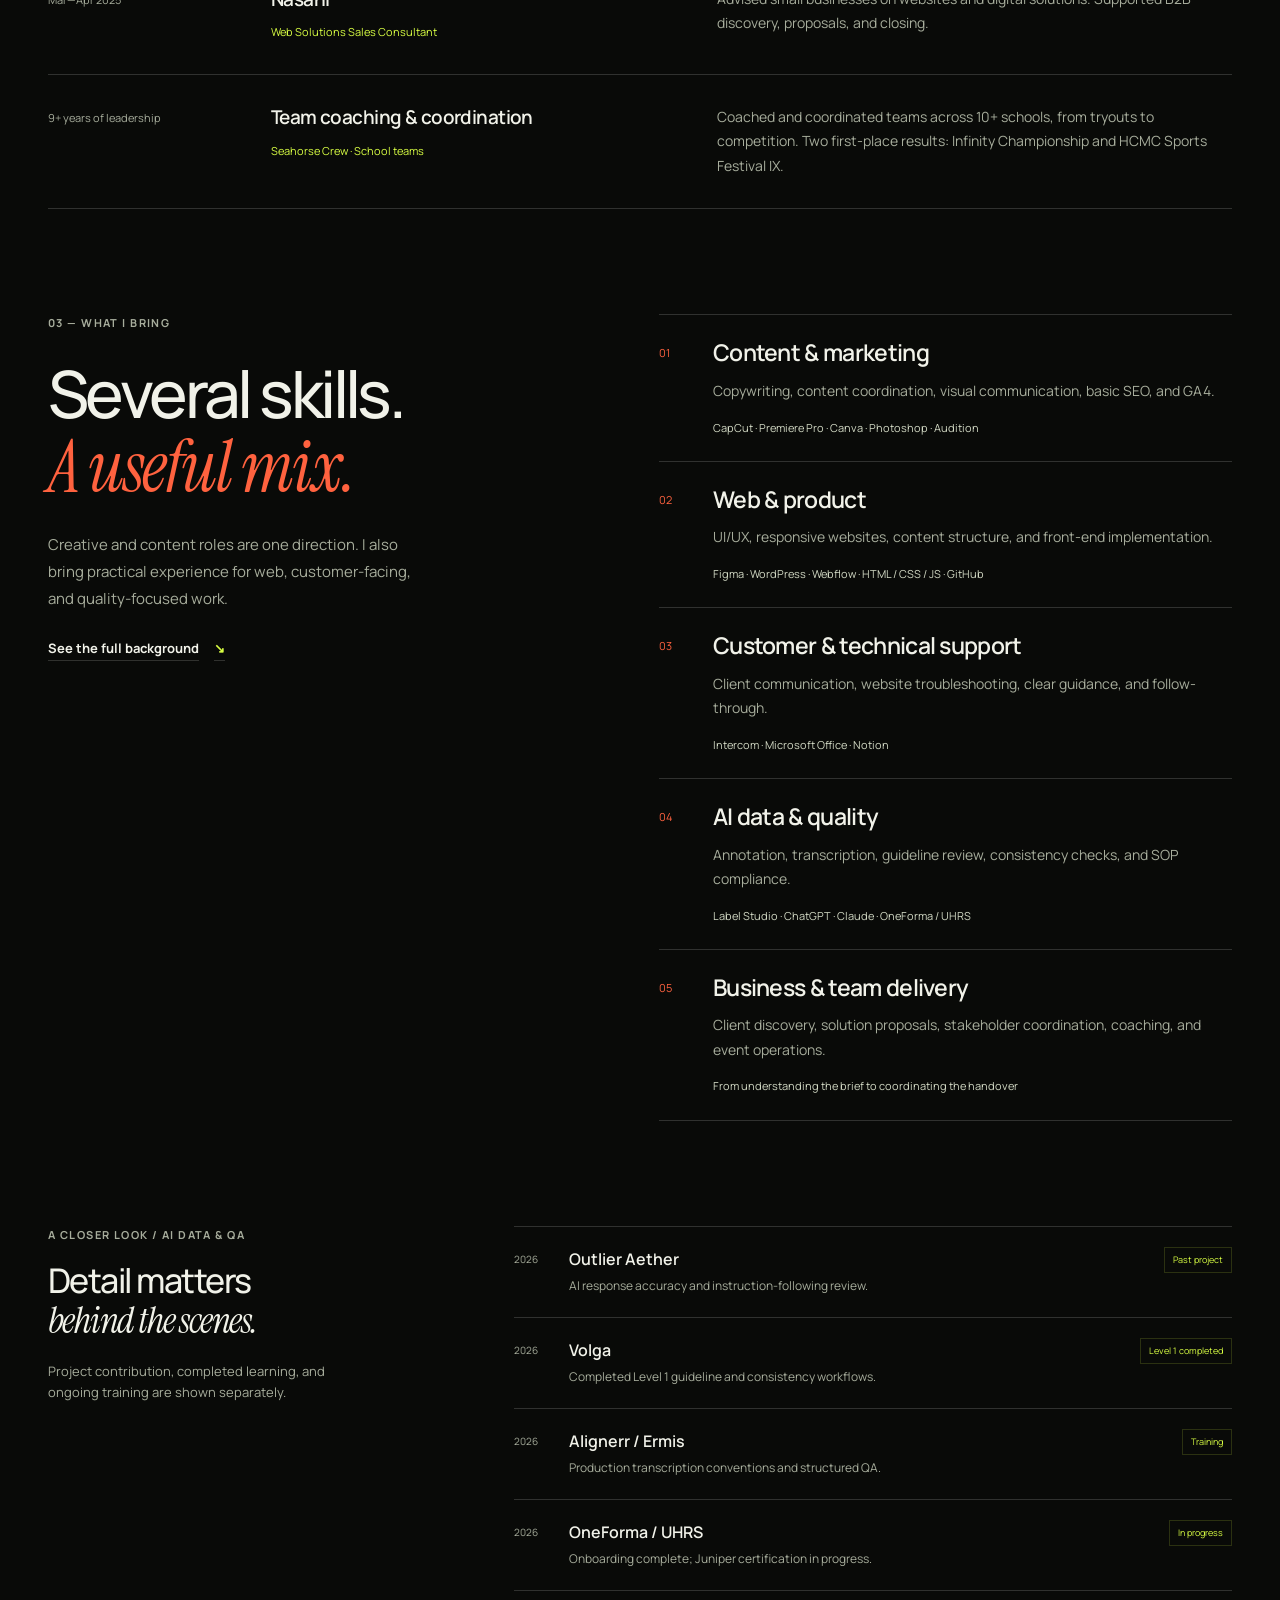
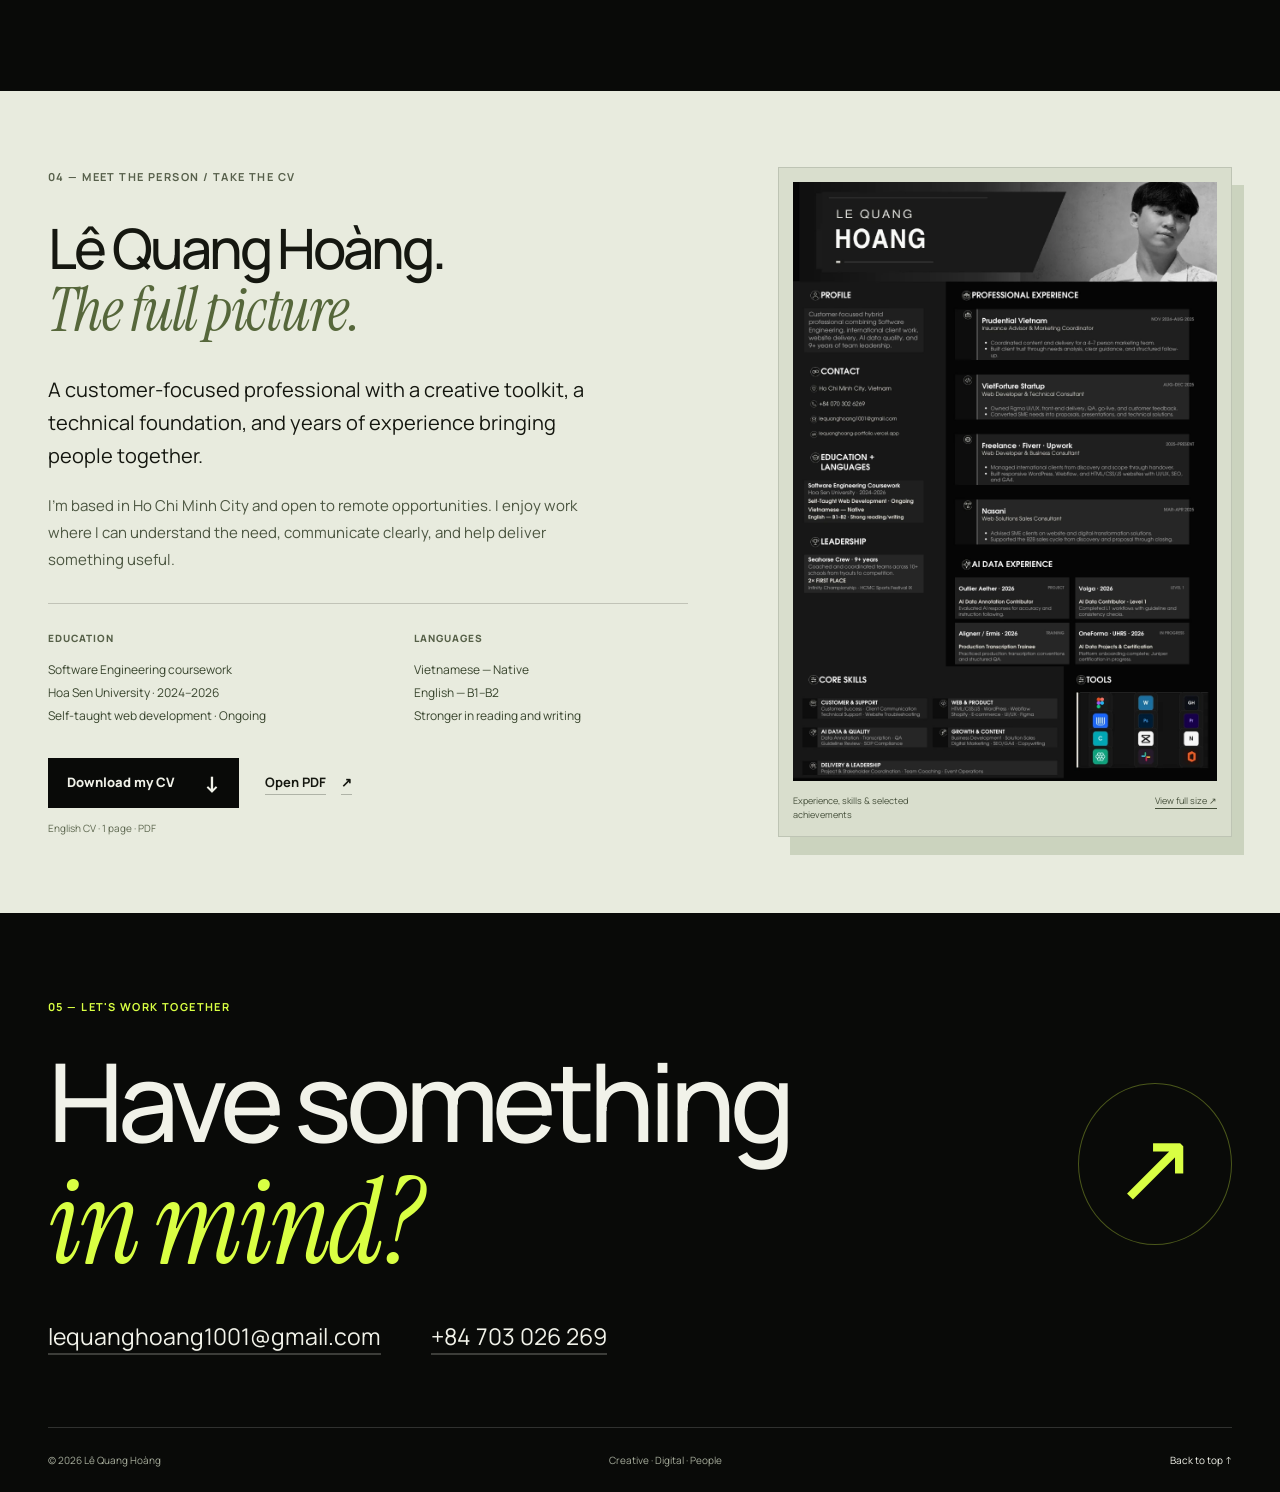
==== commit dc52aa03: "Make Creative a multidisciplinary portfolio with featured Seahorse work and current CV" ====
--- a/creative.html
+++ b/creative.html
@@ -3,251 +3,205 @@
 <head>
   <meta charset="UTF-8">
   <meta name="viewport" content="width=device-width, initial-scale=1.0">
-  <meta name="description" content="Lê Quang Hoàng — creative content, websites, and cheerleading coaching. Explore real projects, the Seahorse Crew casting website, and a clearly labeled creative study.">
+  <meta name="description" content="Lê Quang Hoàng's multidisciplinary portfolio: creative content, website delivery, client support, AI data quality, and team leadership. Explore Seahorse Crew, live web projects, professional experience, and download his CV.">
   <meta name="author" content="Lê Quang Hoàng">
-  <title>Lê Quang Hoàng — Creative Portfolio</title>
+  <meta name="theme-color" content="#090a08">
+  <title>Lê Quang Hoàng — Creative &amp; Multidisciplinary Portfolio</title>
   <link rel="preconnect" href="https://fonts.googleapis.com">
   <link rel="preconnect" href="https://fonts.gstatic.com" crossorigin>
   <link href="https://fonts.googleapis.com/css2?family=Instrument+Serif:ital@0;1&amp;family=Manrope:wght@400;500;600;700;800&amp;display=swap" rel="stylesheet">
-  <link rel="stylesheet" href="creative.css">
+  <link rel="stylesheet" href="creative.css?v=20260910-multidisciplinary">
+  <script src="creative.js?v=20260910-multidisciplinary" defer></script>
 </head>
 <body id="top">
   <div class="scroll-progress" aria-hidden="true"><span id="scrollProgress"></span></div>
   <a class="skip-link" href="#work">Skip to selected work</a>
 
   <header class="site-header">
-    <a class="monogram" href="index.html" aria-label="Back to full portfolio">LQH<span aria-hidden="true">.</span></a>
-    <div class="header-status"><i></i> Open to remote creative work</div>
-    <nav aria-label="Creative portfolio navigation">
+    <a class="monogram" href="#top" aria-label="Lê Quang Hoàng — back to top">LQH<span aria-hidden="true">.</span></a>
+    <span class="header-status"><i aria-hidden="true"></i> Ho Chi Minh City · Open to work</span>
+    <nav aria-label="Portfolio navigation">
       <a href="#work">Work</a>
-      <a href="#about">About</a>
-      <a class="contact-pill" href="mailto:lequanghoang1001@gmail.com">Let's talk ↗</a>
+      <a href="#experience">Experience</a>
+      <a href="#cv">CV</a>
+      <a class="contact-pill" href="#contact">Let's talk <span aria-hidden="true">↗</span></a>
     </nav>
   </header>
 
   <main>
     <section class="hero" aria-labelledby="heroTitle">
-      <div class="hero-copy">
-        <p class="hero-eyebrow" data-hero-enter><span class="identity-mark" aria-hidden="true"></span>Lê Quang Hoàng <span class="eyebrow-divider">/</span> Creative portfolio</p>
-        <h1 id="heroTitle"><span data-hero-enter>Ideas with</span><em data-hero-enter>purpose.</em></h1>
-        <p class="hero-description" data-hero-enter>I bring ideas to life through content, websites, and the people I coach. Clear thinking. Hands-on execution. A human connection.</p>
-        <div class="hero-actions" data-hero-enter>
+      <div class="hero-heading">
+        <p class="hero-eyebrow" data-hero-enter><span class="identity-mark" aria-hidden="true"></span> Lê Quang Hoàng <span class="eyebrow-divider" aria-hidden="true">/</span> Multidisciplinary portfolio</p>
+        <h1 id="heroTitle"><span data-hero-enter>Ideas, people</span><em data-hero-enter>&amp; digital craft.</em></h1>
+      </div>
+      <div class="hero-copy" data-hero-enter>
+        <div class="hero-person"><img src="profile.jpg" width="960" height="960" alt="Lê Quang Hoàng holding a camera"><span>Creative thinking.<br><strong>Hands-on delivery.</strong></span></div>
+        <p class="hero-description">I'm Hoàng. I bring content, web skills, and a client-first mindset to work that needs both a clear idea and someone who can carry it through.</p>
+        <div class="hero-actions">
           <a class="primary-link" href="#work">Explore my work <span aria-hidden="true">↘</span></a>
-          <a class="text-link" href="#seahorse">My work with Seahorse <span aria-hidden="true">↗</span></a>
-        </div>
-        <div class="hero-signoff" data-hero-enter>
-          <span>Content <b aria-hidden="true">/</b> Coaching <b aria-hidden="true">/</b> Web</span>
-          <span class="hero-location">Based in Ho Chi Minh City, Vietnam</span>
-        </div>
-      </div>
-
-      <div class="hero-showcase" aria-label="A little of the person and the work">
-        <div class="showcase-topline" data-hero-enter>
-          <span>Between people &amp; pixels</span>
-          <span class="showcase-line" aria-hidden="true"></span>
-          <span>01—02</span>
-        </div>
-        <div class="people-preview" data-hero-enter>
-          <figure class="hero-portrait">
-            <img src="profile.jpg" width="960" height="960" fetchpriority="high" alt="Lê Quang Hoàng holding a camera">
-            <figcaption>Lê Quang Hoàng <span>HCMC, VN</span></figcaption>
-          </figure>
-          <div class="coach-note">
-            <span class="micro-label">01 / With people</span>
-            <p>Creative mind.<br><em>Coach at heart.</em></p>
-            <span class="coach-note-detail">Cheerleading coach<br>at Seahorse Crew</span>
-            <a class="text-link" href="#seahorse">Meet the team <span aria-hidden="true">↗</span></a>
+          <a class="text-link" href="LeQuangHoang.pdf?v=20260910" target="_blank" rel="noopener">View my CV <span aria-hidden="true">↗</span></a>
+        </div>
+        <p class="hero-availability">Creative content · Web &amp; support · Client work</p>
+      </div>
+
+      <div class="hero-gallery" data-hero-gallery>
+        <div class="hero-scene" aria-label="Three ways to explore my work">
+          <div class="scene-composition">
+            <a class="scene-card scene-web" href="#web-work">
+              <div class="scene-card-top"><span>01 / The digital work</span><span aria-hidden="true">↗</span></div>
+              <div class="scene-image"><img src="images/vietforture/hero.jpg" width="1400" height="776" alt="VietForture website homepage, shown in full" fetchpriority="high"></div>
+              <div class="scene-card-caption"><strong>Built for the web.</strong><span>Client websites &amp; my technical portfolio</span></div>
+            </a>
+            <a class="scene-card scene-crew" href="#seahorse">
+              <div class="scene-card-top"><span>02 / The team &amp; its story</span><span aria-hidden="true">↗</span></div>
+              <div class="scene-image"><img src="https://raw.githubusercontent.com/lqhoang01/seahorse/1fb6b17e16a834ae7af0cbbb91271e10eb9913d1/images/seahorse-crew-hero.jpg" width="2048" height="1366" alt="The Seahorse Crew team"></div>
+              <div class="scene-card-caption"><strong>Seahorse Crew.</strong><span>Coach / HLV + casting website creator</span></div>
+            </a>
+            <a class="scene-card scene-cv" href="#cv">
+              <div class="scene-card-top"><span>03 / The full picture</span><span aria-hidden="true">↗</span></div>
+              <div class="scene-cv-paper"><img src="images/cv-preview.webp" width="990" height="1400" alt="Full-page preview of Lê Quang Hoàng's CV"></div>
+              <div class="scene-card-caption"><strong>More than one role.</strong><span>Experience, skills &amp; downloadable CV</span></div>
+            </a>
           </div>
         </div>
-        <a class="digital-preview" href="#vietforture" data-hero-enter aria-label="Explore the VietForture website project">
-          <div class="preview-topline"><span>02 / On screen</span><span aria-hidden="true">↗</span></div>
-          <img src="images/vietforture/hero.jpg" width="1400" height="776" alt="Complete VietForture homepage screenshot, showing its headline and registration panel">
-          <div class="preview-caption"><strong>VietForture</strong><span>Website · Content · Visual QA</span></div>
-        </a>
-      </div>
-    </section>
-
-    <div class="practice-strip" aria-label="Creative capabilities">
-      <span class="micro-label">A connected practice</span>
-      <ul><li>Concept &amp; copy</li><li>Short-form editing</li><li>Team coaching</li><li>Web experiences</li><li>Visual QA</li></ul>
+        <div class="scene-footer">
+          <span class="scene-note">One person. <span>Different ways to contribute.</span></span>
+          <button class="motion-toggle" type="button" data-motion-toggle aria-pressed="false" aria-label="Enable hero motion" hidden><span class="motion-symbol" aria-hidden="true">▶</span><span data-motion-label>Motion off</span></button>
+          <a class="scene-scroll" href="#work">Step into the work <span aria-hidden="true">↓</span></a>
+        </div>
+      </div>
+    </section>
+
+    <div class="practice-strip" aria-label="Areas of work">
+      <span class="micro-label">Across disciplines</span>
+      <ul><li>Content &amp; marketing</li><li>Web &amp; product</li><li>Client support</li><li>AI quality</li><li>Leadership</li></ul>
     </div>
 
-    <section class="work" id="work">
+    <section class="work" id="work" aria-labelledby="workTitle">
       <header class="section-intro" data-reveal>
         <p class="micro-label">01 — Selected work</p>
-        <h2>Real work.<br><em>Clear intent.</em></h2>
-        <p class="section-summary">Client work, a team I coach, and a creative study. Different settings, the same attention to people, clarity, and execution.</p>
+        <h2 id="workTitle">Different disciplines.<br><em>Connected by doing.</em></h2>
+        <p class="section-summary">A team I coach. Websites I've built. Content and client work I've helped deliver. Each project shows a different part of how I work.</p>
       </header>
 
-      <article class="project project-vietforture" id="vietforture" data-reveal>
-        <div class="project-heading">
-          <div class="project-index">01</div>
-          <div>
-            <p>Live client project · Website &amp; visual QA</p>
-            <h3>VietForture</h3>
+      <article class="project-seahorse" id="seahorse" aria-labelledby="seahorseTitle">
+        <div class="seahorse-inner">
+          <div class="project-topline"><span>Featured / Coaching × Creative × Web</span><a href="https://seahorse-crew.vercel.app/" target="_blank" rel="noopener">Live project <span aria-hidden="true">↗</span></a></div>
+          <div class="seahorse-heading" data-reveal>
+            <h3 id="seahorseTitle">SEAHORSE<span>CREW<span class="outline-star" aria-hidden="true">✳</span></span></h3>
+            <p>On the floor.<br><em>Behind the website.</em></p>
           </div>
-          <a href="https://www.vietforture.com.vn" target="_blank" rel="noopener">View live ↗</a>
-        </div>
-
-        <div class="vf-stage" data-tilt>
-          <div class="browser browser-main">
-            <div class="browser-bar"><i></i><i></i><i></i><span>vietforture.com.vn</span></div>
-            <img src="images/vietforture/hero.jpg" alt="VietForture homepage">
+          <figure class="seahorse-visual">
+            <a href="https://seahorse-crew.vercel.app/" target="_blank" rel="noopener" aria-label="Explore the Seahorse Crew casting website in a new tab">
+              <img src="https://raw.githubusercontent.com/lqhoang01/seahorse/1fb6b17e16a834ae7af0cbbb91271e10eb9913d1/images/seahorse-crew-hero.jpg" width="2048" height="1366" alt="Seahorse Crew team photo, with the complete image visible" loading="lazy">
+            </a>
+            <figcaption><span>Seahorse Crew · THPT Lý Thường Kiệt</span><span>Team identity / Community / Casting</span></figcaption>
+          </figure>
+          <div class="seahorse-story" data-reveal>
+            <div class="seahorse-intro">
+              <p>I coach the team.<br>I built its digital home.</p>
+              <a class="dark-link" href="https://seahorse-crew.vercel.app/" target="_blank" rel="noopener">Open the casting website <span aria-hidden="true">↗</span></a>
+              <span class="site-address">seahorse-crew.vercel.app</span>
+            </div>
+            <div class="seahorse-roles">
+              <section class="role-detail" aria-labelledby="coachRole">
+                <p class="role-number">My role / 01</p>
+                <h4 id="coachRole">Cheerleading coach <span>HLV</span></h4>
+                <p>I coach Seahorse Crew at THPT Lý Thường Kiệt, guide team practice, and help members prepare together. Clear instruction, coordination, and trust are part of the work.</p>
+                <a class="inline-link" href="https://seahorse-crew.vercel.app/#coaches" target="_blank" rel="noopener">Meet the coaching team ↗</a>
+              </section>
+              <section class="role-detail" aria-labelledby="builderRole">
+                <p class="role-number">My role / 02</p>
+                <h4 id="builderRole">Website designer &amp; builder</h4>
+                <p>I shaped the site's content and front-end: crew story, coaching profiles, performance references, casting information, and a clear path to the registration form.</p>
+                <span class="role-scope">Content structure · Web design · Responsive QA</span>
+              </section>
+            </div>
           </div>
-          <div class="browser browser-side">
-            <div class="browser-bar"><i></i><i></i><i></i><span>VietBot</span></div>
-            <img src="images/vietforture/vietbot.jpg" alt="VietForture chatbot interface">
-          </div>
-          <span class="stage-note note-one">CONTENT<br>HIERARCHY</span>
-          <span class="stage-note note-two">RESPONSIVE<br>QA</span>
-        </div>
-
-        <div class="project-story">
-          <p class="story-lead">A multi-service business had too much to say at once. The creative problem was not adding more — it was deciding what the visitor should understand first.</p>
-          <div class="story-facts">
-            <div><span>Challenge</span><p>Multiple services, audiences, and conversion paths competed for attention.</p></div>
-            <div><span>Decision</span><p>Build a clear narrative: value first, then services, proof, news, careers, and support.</p></div>
-            <div><span>My role</span><p>Content structure, interface direction, front-end execution, responsive review, and launch support.</p></div>
-          </div>
         </div>
       </article>
 
-      <article class="project project-seahorse" id="seahorse" data-reveal>
-        <div class="seahorse-visual">
-          <img class="seahorse-bg" src="https://raw.githubusercontent.com/lqhoang01/seahorse/1fb6b17e16a834ae7af0cbbb91271e10eb9913d1/images/seahorse-crew-hero.jpg" alt="Seahorse Crew team portrait">
-          <div class="seahorse-overlay"></div>
-          <div class="seahorse-type" aria-hidden="true"><span>SEA</span><span>HORSE</span></div>
-          <img class="seahorse-logo" src="https://raw.githubusercontent.com/lqhoang01/seahorse/1fb6b17e16a834ae7af0cbbb91271e10eb9913d1/images/seahorse-logo-transparent.png" alt="Seahorse Crew logo">
-          <div class="seahorse-caption">
-            <span>My team. My role. Our digital home.</span>
-            <strong>With the crew.<br>On and off the floor.</strong>
-          </div>
-        </div>
-        <div class="project-heading inverse-heading">
-          <div class="project-index">02</div>
-          <div>
-            <p>Cheerleading coach · Casting website</p>
-            <h3>Seahorse Crew</h3>
-          </div>
-          <a href="https://seahorse-crew-casting.lequanghoang1001.chatgpt.site" target="_blank" rel="noopener">Explore the casting website ↗</a>
-        </div>
-        <div class="seahorse-story">
-          <p class="seahorse-intro">I am a cheerleading coach at Seahorse Crew. I also designed and built our casting website — connecting my work with the team to the way we welcome new members online.</p>
-          <div class="seahorse-roles">
-            <section class="role-detail" aria-labelledby="coachingRole">
-              <span class="role-number">01 / Coaching</span>
-              <h4 id="coachingRole">Cheerleading coach <span>HLV</span></h4>
-              <p>Working with the team in practice, communicating movement clearly, and helping members prepare together. A people-first role built on clear communication and consistent practice.</p>
-              <span class="role-scope">Team practice · Guidance · Coordination</span>
-            </section>
-            <section class="role-detail" aria-labelledby="websiteRole">
-              <span class="role-number">02 / Digital</span>
-              <h4 id="websiteRole">Casting website <span>Design &amp; build</span></h4>
-              <p>Translating the crew's identity into a mobile-friendly site: introduce the team, explain the casting opportunity, and give future members a clear way to apply.</p>
-              <span class="role-scope">Content structure · Front-end · Responsive QA</span>
-            </section>
-          </div>
-        </div>
-      </article>
-
-      <article class="project project-lab" data-reveal>
-        <div class="project-heading lab-heading">
-          <div class="project-index">03</div>
-          <div>
-            <p>Self-initiated study · Performance creative</p>
-            <h3>15-second edit map</h3>
-          </div>
-          <span class="spec-badge">Spec — no paid-media results claimed</span>
-        </div>
-
-        <div class="edit-map">
-          <div class="edit-beat beat-hook">
-            <div class="beat-time">0:00—0:02</div>
-            <div class="beat-frame"><img src="images/vietforture/hero.jpg" alt="VietForture image used in the hook frame"></div>
-            <span class="beat-label">Hook</span>
-            <h4>Five tabs.<br>Still no answer?</h4>
-            <p>Open on a recognizable frustration. The first two seconds earn attention.</p>
-          </div>
-          <div class="edit-beat beat-friction">
-            <div class="beat-time">0:02—0:05</div>
-            <div class="beat-frame type-frame"><span>TOO MUCH</span><strong>NOISE.</strong></div>
-            <span class="beat-label">Friction</span>
-            <h4>Make the pain<br>easy to feel.</h4>
-            <p>Fast cuts and compressed copy turn a broad problem into one simple tension.</p>
-          </div>
-          <div class="edit-beat beat-solution">
-            <div class="beat-time">0:05—0:11</div>
-            <div class="beat-frame"><img src="images/vietforture/careers.jpg" alt="VietForture service interface used in the solution frame"></div>
-            <span class="beat-label">Solution</span>
-            <h4>One place.<br>Clear next steps.</h4>
-            <p>Show the product experience while the promise becomes concrete.</p>
-          </div>
-          <div class="edit-beat beat-cta">
-            <div class="beat-time">0:11—0:15</div>
-            <div class="beat-frame cta-frame"><span>EXPLORE</span><strong>VIETFORTURE</strong><i>↗</i></div>
-            <span class="beat-label">CTA</span>
-            <h4>End with one<br>obvious action.</h4>
-            <p>No competing message. One brand, one benefit, one next step.</p>
-          </div>
-        </div>
-      </article>
-    </section>
-
-    <section class="capabilities" aria-labelledby="capabilitiesTitle">
-      <div class="cap-heading" data-reveal>
-        <p class="micro-label">02 — Capabilities</p>
-        <h2 id="capabilitiesTitle">Idea to<br><em>execution.</em></h2>
-      </div>
-      <div class="cap-list" data-reveal>
-        <div><span>01</span><h3>Concept &amp; copy</h3><p>Hooks, angles, short scripts, captions, CTA structure, and content hierarchy.</p></div>
-        <div><span>02</span><h3>Edit &amp; design</h3><p>Short-form assembly, pacing, social visuals, audio cleanup, and visual consistency.</p></div>
-        <div><span>03</span><h3>Build &amp; QA</h3><p>Landing pages, responsive implementation, content publishing, and final-output review.</p></div>
-        <div><span>04</span><h3>Learn &amp; iterate</h3><p>Fast tool adoption, structured feedback, factuality checks, and careful revision.</p></div>
-      </div>
-    </section>
-
-    <section class="toolkit" aria-label="Creative toolkit">
-      <p class="micro-label">Working toolkit</p>
-      <div class="tool-row">
-        <span><i class="capcut">Cc</i>CapCut Pro</span>
-        <span><i class="premiere">Pr</i>Premiere Pro</span>
-        <span><i class="canva">C</i>Canva</span>
-        <span><i class="figma">F</i>Figma</span>
-        <span><i class="photoshop">Ps</i>Photoshop</span>
-        <span><i class="audition">Au</i>Audition</span>
-        <span><i class="wordpress">W</i>WordPress</span>
-        <span><i class="ai">AI</i>ChatGPT · Claude</span>
-      </div>
-    </section>
-
-    <section class="about" id="about">
-      <div class="portrait-wrap" data-reveal>
-        <img src="profile.jpg" alt="Portrait of Lê Quang Hoàng">
-        <div class="portrait-tag">Hóc Môn<br>Ho Chi Minh City</div>
-      </div>
-      <div class="about-copy" data-reveal>
-        <p class="micro-label">03 — About</p>
-        <h2>Creative instinct.<br><em>Technical discipline.</em></h2>
-        <p class="about-lead">I am not trying to hide my technical background. It is the reason I work with structure, learn tools quickly, and care about whether an idea survives execution.</p>
-        <div class="about-columns">
-          <p>As a cheerleading coach at Seahorse Crew, I work with people as well as pixels. Coaching and client-facing work have taught me to explain ideas clearly, listen carefully, and adapt when plans change.</p>
-          <p>I am building deeper performance-marketing experience now. This portfolio presents real work and a clearly labeled spec study — never fake metrics or invented campaigns.</p>
-        </div>
-        <a class="outline-link" href="index.html">View full background ↗</a>
-      </div>
-    </section>
-
-    <section class="contact" id="contact">
-      <p class="micro-label">Available for remote opportunities</p>
-      <h2>Have a rough idea?<br><em>Let's make it land.</em></h2>
-      <div class="contact-row">
-        <a href="mailto:lequanghoang1001@gmail.com">lequanghoang1001@gmail.com ↗</a>
-        <a href="tel:+84703026269">+84 703 026 269</a>
-      </div>
-      <div class="footer-line"><span>© 2026 Lê Quang Hoàng</span><span>Creative / Coaching / Web</span><a href="#top">Back to top ↑</a></div>
-    </section>
+      <div class="web-work page-width" id="web-work">
+        <div class="subsection-heading" data-reveal><div><p class="micro-label">Digital work / 02—03</p><h3>From a brief <em>to a browser.</em></h3></div><p>Two live destinations.<br>Explore the work for yourself.</p></div>
+        <div class="web-projects">
+          <article class="web-project" id="vietforture" data-reveal>
+            <a class="web-visual vietforture-visual" href="https://www.vietforture.com.vn/" target="_blank" rel="noopener" aria-label="Open the VietForture client website in a new tab">
+              <div class="window-bar" aria-hidden="true"><span class="window-dots">● ● ●</span><span>vietforture.com.vn</span><span>↗</span></div>
+              <div class="website-image"><img src="images/vietforture/hero.jpg" width="1400" height="776" alt="Complete VietForture homepage preview" loading="lazy"></div>
+              <span class="visual-label">Client website <span aria-hidden="true">↗</span></span>
+            </a>
+            <div class="web-project-copy"><p class="micro-label">VietForture Startup · Aug—Dec 2025</p><h4>Make a complex business<br><em>easy to understand.</em></h4><p>Translated SME needs into a usable website: Figma UI/UX, front-end delivery, customer feedback, QA, and go-live support.</p><ul class="project-tags"><li>UI/UX &amp; front-end</li><li>Content structure</li><li>Website QA</li></ul><a class="text-link" href="https://www.vietforture.com.vn/" target="_blank" rel="noopener">Explore VietForture <span aria-hidden="true">↗</span></a></div>
+          </article>
+          <article class="web-project" id="portfolio" data-reveal>
+            <div class="web-visual portfolio-visual">
+              <div class="window-bar"><span class="window-dots" aria-hidden="true">● ● ●</span><span>My technical portfolio</span><span aria-hidden="true">↗</span></div>
+              <div class="live-preview" data-live-preview>
+                <iframe src="index.html?embedded=creative" title="Live preview of Lê Quang Hoàng's technical portfolio" loading="lazy" width="1280" height="800" tabindex="-1" aria-hidden="true"></iframe>
+                <a class="preview-open" href="index.html" target="_blank" rel="noopener" aria-label="Open the interactive technical portfolio in a new tab"><span>Explore the live portfolio <b aria-hidden="true">↗</b></span></a>
+              </div>
+            </div>
+            <div class="web-project-copy"><p class="micro-label">Personal project · Design &amp; development</p><h4>A second window<br><em>into how I build.</em></h4><p>My technical portfolio brings together a 3D developer workspace, interactive project stories, and the web side of my professional background.</p><ul class="project-tags"><li>HTML / CSS / JavaScript</li><li>Interaction design</li><li>Web projects</li></ul><a class="text-link" href="index.html" target="_blank" rel="noopener">Open technical portfolio <span aria-hidden="true">↗</span></a></div>
+          </article>
+        </div>
+      </div>
+    </section>
+
+    <section class="experience page-width" id="experience" aria-labelledby="experienceTitle">
+      <header class="section-intro compact-intro" data-reveal><p class="micro-label">02 — Professional experience</p><h2 id="experienceTitle">Creative work.<br><em>Commercial context.</em></h2><p class="section-summary">I've worked with customers, small businesses, and marketing teams. That experience shapes the questions I ask before I start creating.</p></header>
+      <div class="experience-feature" data-reveal>
+        <div class="experience-feature-title"><span class="micro-label">Prudential Vietnam / Nov 2024—Aug 2025</span><h3>Content needs<br><em>coordination, too.</em></h3><span class="experience-role">Insurance Advisor &amp; Marketing Coordinator</span></div>
+        <div class="experience-feature-body"><p>I coordinated content and delivery for a <strong>4–7 person marketing team</strong>, alongside client advisory work.</p><p>Needs analysis, clear guidance, and structured follow-up connected the marketing work to the people it was meant to reach.</p><ul class="project-tags"><li>Content coordination</li><li>Client communication</li><li>Team delivery</li></ul></div>
+      </div>
+      <div class="experience-list">
+        <article class="experience-row" data-reveal><div class="experience-date">2025—Present</div><div class="experience-company"><h3>Freelance · Fiverr · Upwork</h3><span>Web Developer &amp; Business Consultant</span></div><p>International client discovery, project scope, and handover. Responsive WordPress, Webflow, and HTML/CSS/JS websites with UI/UX, SEO, and GA4.</p></article>
+        <article class="experience-row" data-reveal><div class="experience-date">Aug—Dec 2025</div><div class="experience-company"><h3>VietForture Startup</h3><span>Web Developer &amp; Technical Consultant</span></div><p>Figma UI/UX, front-end delivery, QA, and go-live. Turned SME requirements into proposals, presentations, and technical solutions.</p></article>
+        <article class="experience-row" data-reveal><div class="experience-date">Mar—Apr 2025</div><div class="experience-company"><h3>Nasani</h3><span>Web Solutions Sales Consultant</span></div><p>Advised small businesses on websites and digital solutions. Supported B2B discovery, proposals, and closing.</p></article>
+        <article class="experience-row" data-reveal><div class="experience-date">9+ years of leadership</div><div class="experience-company"><h3>Team coaching &amp; coordination</h3><span>Seahorse Crew · School teams</span></div><p>Coached and coordinated teams across 10+ schools, from tryouts to competition. Two first-place results: Infinity Championship and HCMC Sports Festival IX.</p></article>
+      </div>
+    </section>
+
+    <section class="capabilities page-width" id="capabilities" aria-labelledby="capabilitiesTitle">
+      <div class="cap-heading" data-reveal><p class="micro-label">03 — What I bring</p><h2 id="capabilitiesTitle">Several skills.<br><em>A useful mix.</em></h2><p>Creative and content roles are one direction. I also bring practical experience for web, customer-facing, and quality-focused work.</p><a class="text-link" href="#cv">See the full background <span aria-hidden="true">↘</span></a></div>
+      <div class="cap-list">
+        <section class="cap-row" data-reveal><span class="cap-index">01</span><div><h3>Content &amp; marketing</h3><p>Copywriting, content coordination, visual communication, basic SEO, and GA4.</p><span class="cap-tools">CapCut · Premiere Pro · Canva · Photoshop · Audition</span></div></section>
+        <section class="cap-row" data-reveal><span class="cap-index">02</span><div><h3>Web &amp; product</h3><p>UI/UX, responsive websites, content structure, and front-end implementation.</p><span class="cap-tools">Figma · WordPress · Webflow · HTML / CSS / JS · GitHub</span></div></section>
+        <section class="cap-row" data-reveal><span class="cap-index">03</span><div><h3>Customer &amp; technical support</h3><p>Client communication, website troubleshooting, clear guidance, and follow-through.</p><span class="cap-tools">Intercom · Microsoft Office · Notion</span></div></section>
+        <section class="cap-row" data-reveal><span class="cap-index">04</span><div><h3>AI data &amp; quality</h3><p>Annotation, transcription, guideline review, consistency checks, and SOP compliance.</p><span class="cap-tools">Label Studio · ChatGPT · Claude · OneForma / UHRS</span></div></section>
+        <section class="cap-row" data-reveal><span class="cap-index">05</span><div><h3>Business &amp; team delivery</h3><p>Client discovery, solution proposals, stakeholder coordination, coaching, and event operations.</p><span class="cap-tools">From understanding the brief to coordinating the handover</span></div></section>
+      </div>
+    </section>
+
+    <section class="ai-work page-width" aria-labelledby="aiTitle">
+      <div class="ai-intro" data-reveal><p class="micro-label">A closer look / AI data &amp; QA</p><h2 id="aiTitle">Detail matters<br><em>behind the scenes.</em></h2><p>Project contribution, completed learning, and ongoing training are shown separately.</p></div>
+      <div class="ai-list" data-reveal>
+        <div><span class="ai-year">2026</span><div><h3>Outlier Aether</h3><p>AI response accuracy and instruction-following review.</p></div><span class="status-tag">Past project</span></div>
+        <div><span class="ai-year">2026</span><div><h3>Volga</h3><p>Completed Level 1 guideline and consistency workflows.</p></div><span class="status-tag">Level 1 completed</span></div>
+        <div><span class="ai-year">2026</span><div><h3>Alignerr / Ermis</h3><p>Production transcription conventions and structured QA.</p></div><span class="status-tag">Training</span></div>
+        <div><span class="ai-year">2026</span><div><h3>OneForma / UHRS</h3><p>Onboarding complete; Juniper certification in progress.</p></div><span class="status-tag">In progress</span></div>
+      </div>
+    </section>
+
+    <section class="cv-section" id="cv" aria-labelledby="cvTitle">
+      <div class="cv-inner page-width">
+        <div class="cv-copy" data-reveal>
+          <p class="micro-label">04 — Meet the person / Take the CV</p>
+          <h2 id="cvTitle">Lê Quang Hoàng.<br><em>The full picture.</em></h2>
+          <p class="cv-lead">A customer-focused professional with a creative toolkit, a technical foundation, and years of experience bringing people together.</p>
+          <p>I'm based in Ho Chi Minh City and open to remote opportunities. I enjoy work where I can understand the need, communicate clearly, and help deliver something useful.</p>
+          <div class="cv-facts"><div><span>Education</span><p>Software Engineering coursework<br>Hoa Sen University · 2024–2026<br>Self-taught web development · Ongoing</p></div><div><span>Languages</span><p>Vietnamese — Native<br>English — B1–B2<br>Stronger in reading and writing</p></div></div>
+          <div class="cv-actions"><a class="dark-link" href="LeQuangHoang.pdf?v=20260910" download="LE_QUANG_HOANG_CV.pdf">Download my CV <span aria-hidden="true">↓</span></a><a class="text-link" href="LeQuangHoang.pdf?v=20260910" target="_blank" rel="noopener">Open PDF <span aria-hidden="true">↗</span></a></div>
+          <p class="cv-file-note">English CV · 1 page · PDF</p>
+        </div>
+        <figure class="cv-document" data-reveal><a href="LeQuangHoang.pdf?v=20260910" target="_blank" rel="noopener" aria-label="Open the complete CV PDF in a new tab"><img src="images/cv-preview.webp" width="990" height="1400" alt="Preview of Lê Quang Hoàng's uploaded CV, including professional experience, leadership, skills and tools" loading="lazy"></a><figcaption><span>Experience, skills &amp; selected achievements</span><a href="LeQuangHoang.pdf?v=20260910" target="_blank" rel="noopener">View full size ↗</a></figcaption></figure>
+      </div>
+    </section>
+
+    <footer class="contact page-width" id="contact">
+      <p class="micro-label">05 — Let's work together</p>
+      <div class="contact-heading"><h2>Have something<br><em>in mind?</em></h2><a class="contact-arrow" href="mailto:lequanghoang1001@gmail.com" aria-label="Email Lê Quang Hoàng"><span aria-hidden="true">↗</span></a></div>
+      <div class="contact-row"><a href="mailto:lequanghoang1001@gmail.com">lequanghoang1001@gmail.com</a><a href="tel:+84703026269">+84 703 026 269</a></div>
+      <div class="footer-line"><span>© 2026 Lê Quang Hoàng</span><span>Creative · Digital · People</span><a href="#top">Back to top ↑</a></div>
+    </footer>
   </main>
-
-  <script src="creative.js"></script>
 </body>
 </html>
--- a/creative.css
+++ b/creative.css
@@ -1,359 +1,425 @@
 :root {
   --black: #090a08;
-  --ink: #11130f;
-  --surface: #151712;
-  --surface-2: #1d2018;
-  --white: #f4f5ee;
-  --muted: #a9ada0;
-  --line: rgba(244, 245, 238, .16);
+  --ink: #151710;
+  --surface: #171a13;
+  --white: #f1f2e9;
+  --paper: #e8ebde;
+  --muted: #a7ad9c;
+  --line: rgba(241, 242, 233, .17);
   --acid: #d9ff43;
-  --orange: #ff5a36;
-  --blue: #536cff;
+  --orange: #ff623f;
   --serif: "Instrument Serif", Georgia, serif;
   --sans: "Manrope", Arial, sans-serif;
-  --page-width: min(1360px, calc(100% - 96px));
-  --ease-out: cubic-bezier(.2, .7, .2, 1);
-}
-
+  --page-width: min(1320px, calc(100% - 96px));
+  --ease: cubic-bezier(.2, .7, .2, 1);
+}
 * { box-sizing: border-box; }
-html { scroll-behavior: smooth; scroll-padding-top: 28px; }
-body {
-  margin: 0;
-  overflow-x: hidden;
-  color: var(--white);
-  background: var(--black);
-  font-family: var(--sans);
-  font-size: 16px;
-  line-height: 1.55;
-  -webkit-font-smoothing: antialiased;
-}
-body::before {
-  content: "";
-  position: fixed;
-  inset: 0;
-  pointer-events: none;
-  z-index: 99;
-  opacity: .035;
-  background-image: url("data:image/svg+xml,%3Csvg viewBox='0 0 180 180' xmlns='http://www.w3.org/2000/svg'%3E%3Cfilter id='n'%3E%3CfeTurbulence type='fractalNoise' baseFrequency='.9' numOctaves='3' stitchTiles='stitch'/%3E%3C/filter%3E%3Crect width='100%25' height='100%25' filter='url(%23n)' opacity='.48'/%3E%3C/svg%3E");
-}
+html { scroll-behavior: smooth; scroll-padding-top: 32px; }
+body { margin: 0; overflow-x: hidden; color: var(--white); background: var(--black); font-family: var(--sans); font-size: 16px; line-height: 1.6; -webkit-font-smoothing: antialiased; }
 a { color: inherit; text-decoration: none; }
 img { display: block; max-width: 100%; }
 button { font: inherit; }
+figure { margin: 0; }
 a:focus-visible, button:focus-visible { outline: 2px solid currentColor; outline-offset: 6px; }
 ::selection { color: var(--black); background: var(--acid); }
-
-.scroll-progress { position: fixed; inset: 0 0 auto; height: 3px; z-index: 120; background: rgba(255,255,255,.08); }
-.scroll-progress span { display: block; width: 100%; height: 100%; background: var(--acid); transform: scaleX(0); transform-origin: left; }
-.skip-link { position: fixed; left: 18px; top: -80px; z-index: 200; padding: 10px 14px; color: var(--black); background: var(--acid); font-weight: 700; }
+.page-width { width: var(--page-width); margin-inline: auto; }
+.micro-label { margin: 0; color: var(--muted); font-size: 11px; font-weight: 700; letter-spacing: .13em; text-transform: uppercase; }
+.scroll-progress { position: fixed; inset: 0 0 auto; z-index: 120; height: 3px; background: rgba(255,255,255,.05); }
+.scroll-progress span { display: block; height: 100%; background: var(--acid); transform: scaleX(0); transform-origin: left; }
+.skip-link { position: fixed; left: 18px; top: -90px; z-index: 200; padding: 10px 16px; color: var(--black); background: var(--acid); }
 .skip-link:focus { top: 18px; }
-
-.site-header {
-  width: var(--page-width);
-  height: 88px;
-  margin: 0 auto;
-  display: grid;
-  grid-template-columns: 1fr auto 1fr;
-  align-items: center;
-  border-bottom: 1px solid var(--line);
-}
-.monogram { font-size: 24px; font-weight: 800; letter-spacing: -.06em; }
+.site-header { width: var(--page-width); height: 86px; margin-inline: auto; display: flex; justify-content: space-between; align-items: center; gap: 32px; border-bottom: 1px solid var(--line); }
+.monogram { font-size: 26px; font-weight: 800; letter-spacing: -.075em; }
 .monogram span { color: var(--acid); }
-.header-status { color: var(--muted); font-size: 12px; text-transform: uppercase; letter-spacing: .12em; }
-.header-status i { display: inline-block; width: 7px; height: 7px; margin-right: 9px; border-radius: 50%; background: var(--acid); box-shadow: 0 0 16px var(--acid); }
-.site-header nav { justify-self: end; display: flex; align-items: center; gap: 28px; font-size: 14px; font-weight: 600; }
-.site-header nav > a:not(.contact-pill) { padding-block: 12px; color: var(--muted); }
+.header-status { color: var(--muted); font-size: 11px; letter-spacing: .07em; text-transform: uppercase; }
+.header-status i { display: inline-block; width: 6px; height: 6px; margin-right: 8px; border-radius: 50%; background: var(--acid); box-shadow: 0 0 14px #d9ff4360; }
+.site-header nav { display: flex; align-items: center; gap: 28px; font-size: 13px; font-weight: 700; }
+.site-header nav > a { padding-block: 12px; }
+.site-header nav > a:not(.contact-pill) { color: var(--muted); }
 .site-header nav > a:not(.contact-pill):hover { color: var(--white); }
-.contact-pill { padding: 10px 17px; color: var(--black); background: var(--acid); border-radius: 999px; transition: background .2s ease; }
-.contact-pill:hover { background: var(--white); }
-
-.hero {
-  width: var(--page-width);
-  min-height: min(900px, calc(100svh - 88px));
-  margin: 0 auto;
-  padding: clamp(40px, 4vw, 64px) 0 clamp(56px, 5vw, 80px);
-  display: grid;
-  grid-template-columns: minmax(0, 1.15fr) minmax(0, 1fr);
-  gap: clamp(40px, 5vw, 80px);
-  align-items: center;
-}
-.micro-label { margin: 0; color: var(--muted); font-size: 12px; font-weight: 700; letter-spacing: .14em; text-transform: uppercase; }
-.hero-copy { min-width: 0; padding-block: 24px; }
-.hero-eyebrow { margin: 0; display: flex; align-items: center; flex-wrap: wrap; gap: 10px; color: var(--muted); font-size: 12px; font-weight: 700; letter-spacing: .06em; text-transform: uppercase; }
+.site-header nav > .contact-pill { padding: 10px 17px; color: var(--black); background: var(--acid); border-radius: 999px; }
+.contact-pill span { margin-left: 6px; }
+.hero { width: var(--page-width); margin-inline: auto; padding: 56px 0 14px; display: grid; grid-template-columns: minmax(0, 1.35fr) minmax(0, .8fr); gap: 0 64px; align-items: end; }
+.hero-heading, .hero-copy { min-width: 0; }
+.hero-eyebrow { margin: 0; display: flex; flex-wrap: wrap; align-items: center; gap: 9px; color: var(--muted); font-size: 11px; font-weight: 700; letter-spacing: .06em; text-transform: uppercase; }
 .identity-mark { width: 18px; height: 2px; background: var(--orange); }
-.eyebrow-divider { color: #565a4e; }
-.hero h1 { margin: 36px 0 0; font-size: clamp(74px, 7.8vw, 126px); font-weight: 600; letter-spacing: -.065em; line-height: 1.05; }
+.eyebrow-divider { color: #647053; }
+.hero h1 { margin: 28px 0 0; font-size: clamp(64px, 7.5vw, 112px); font-weight: 600; letter-spacing: -.065em; line-height: 1.03; }
 .hero h1 > span, .hero h1 > em { display: block; }
-.hero h1 > em { margin-top: -.04em; color: var(--acid); font: italic 400 1.43em/.98 var(--serif); letter-spacing: -.045em; }
-.hero-description { max-width: 470px; margin: 32px 0 0; color: var(--muted); font-size: clamp(17px, 1.4vw, 20px); line-height: 1.65; }
-.hero-actions { margin-top: 32px; display: flex; align-items: center; flex-wrap: wrap; gap: 20px 28px; }
-.primary-link { display: inline-flex; align-items: center; justify-content: space-between; gap: 32px; min-height: 52px; padding: 13px 20px; border: 1px solid var(--acid); border-radius: 4px; color: var(--black); background: var(--acid); font-size: 14px; font-weight: 800; transition: background .2s ease, transform .25s var(--ease-out); }
-.primary-link span { font-size: 22px; line-height: 1; }
-.primary-link:hover { background: var(--white); transform: translateY(-2px); }
-.text-link { display: inline-flex; align-items: center; gap: 12px; min-height: 44px; font-size: 14px; font-weight: 700; text-decoration: underline; text-decoration-color: var(--line); text-underline-offset: 6px; transition: text-decoration-color .2s ease; }
+.hero h1 > em { padding-block: .04em .14em; color: var(--acid); font: italic 400 1.1em/1.04 var(--serif); letter-spacing: -.045em; text-shadow: 1px 1px #6a8422, 2px 2px #51681b, 3px 3px #394c11, 4px 4px #25320a, 0 18px 32px #c0f12b10; }
+.hero-copy { padding-bottom: 12px; }
+.hero-person { display: flex; align-items: center; gap: 16px; margin-bottom: 18px; font-size: 13px; color: var(--muted); line-height: 1.5; }
+.hero-person img { width: 58px; height: 58px; border-radius: 50%; border: 1px solid var(--line); }
+.hero-person strong { font-weight: 600; color: var(--white); }
+.hero-description { max-width: 400px; margin: 0; font-size: 16px; color: var(--muted); line-height: 1.75; }
+.hero-actions { margin-top: 22px; display: flex; flex-wrap: wrap; align-items: center; gap: 10px 23px; }
+.primary-link, .dark-link { display: inline-flex; align-items: center; justify-content: space-between; gap: 30px; min-height: 50px; padding: 13px 18px; color: var(--black); background: var(--acid); border: 1px solid transparent; font-size: 13px; font-weight: 800; transition: transform .25s var(--ease), background .25s; }
+.primary-link > span, .dark-link > span { font-size: 22px; line-height: 1; }
+.primary-link:hover, .dark-link:hover { transform: translateY(-3px); }
+.primary-link:hover { background: var(--white); }
+.dark-link { color: var(--white); background: var(--black); }
+.dark-link:hover { background: #2e3424; }
+.text-link { display: inline-flex; align-items: center; gap: 15px; min-height: 44px; font-size: 13px; font-weight: 700; text-decoration: underline; text-decoration-color: var(--line); text-underline-offset: 7px; }
 .text-link:hover { text-decoration-color: currentColor; }
 .text-link span { color: var(--acid); }
-.hero-signoff { max-width: 470px; margin-top: 42px; padding-top: 20px; display: grid; gap: 7px; border-top: 1px solid var(--line); font-size: 12px; font-weight: 600; }
-.hero-signoff b { margin-inline: 10px; color: #686e5c; font-weight: 400; }
-.hero-location { color: var(--muted); font-weight: 400; }
+.hero-availability { margin: 20px 0 0; padding-top: 15px; border-top: 1px solid var(--line); color: var(--muted); font-size: 11px; }
 
-/* Real images keep their intrinsic ratios: no crop, mask, or moving image scale. */
-.hero-showcase { width: min(100%, 520px); min-width: 0; justify-self: end; display: grid; gap: 20px; }
-.showcase-topline { display: flex; align-items: center; gap: 15px; color: var(--muted); font-size: 12px; font-weight: 600; text-transform: uppercase; letter-spacing: .07em; }
-.showcase-line { flex: 1; height: 1px; background: var(--line); }
-.people-preview { display: grid; grid-template-columns: minmax(0, .85fr) minmax(0, 1.15fr); gap: 24px; align-items: center; }
-.hero-portrait { min-width: 0; margin: 0; }
-.hero-portrait img, .digital-preview img { width: 100%; height: auto; object-fit: contain; }
-.hero-portrait img { border-radius: 4px; }
-.hero-portrait figcaption { padding-top: 10px; display: flex; flex-wrap: wrap; justify-content: space-between; gap: 3px 8px; color: var(--muted); font-size: 12px; }
-.hero-portrait figcaption span { color: #747b68; }
-.coach-note { min-width: 0; padding-block: 4px; }
-.coach-note .micro-label { color: var(--orange); font-size: 12px; letter-spacing: .07em; }
-.coach-note > p { margin: 14px 0; font-size: clamp(24px, 2.25vw, 34px); line-height: 1.2; letter-spacing: -.05em; font-weight: 500; }
-.coach-note em { font: italic 400 1.15em/1.05 var(--serif); letter-spacing: -.02em; }
-.coach-note-detail { display: block; color: var(--muted); font-size: 14px; line-height: 1.6; }
-.coach-note .text-link { margin-top: 6px; }
-.digital-preview { display: block; min-width: 0; padding: 0 12px; border: 1px solid var(--line); border-radius: 6px; background: var(--surface); transition: border-color .25s ease, transform .35s var(--ease-out); }
-.digital-preview:hover { border-color: rgba(217,255,67,.55); transform: translateY(-4px); }
-.preview-topline { min-height: 34px; display: flex; align-items: center; justify-content: space-between; gap: 16px; color: var(--muted); font-size: 12px; text-transform: uppercase; letter-spacing: .07em; }
-.preview-topline > span:last-child { color: var(--acid); font-size: 20px; }
-.preview-caption { min-height: 58px; padding-block: 12px; display: flex; align-items: center; justify-content: space-between; flex-wrap: wrap; gap: 4px 16px; }
-.preview-caption strong { font-size: 16px; font-weight: 600; letter-spacing: -.025em; }
-.preview-caption > span { color: var(--muted); font-size: 12px; }
-
-.practice-strip { width: var(--page-width); margin-inline: auto; padding: 25px 0; display: flex; flex-wrap: wrap; align-items: center; justify-content: space-between; gap: 18px 32px; border-block: 1px solid var(--line); }
-.practice-strip > .micro-label { color: var(--acid); font-size: 12px; }
-.practice-strip ul { margin: 0; padding: 0; display: flex; flex-wrap: wrap; gap: 12px 26px; list-style: none; color: var(--muted); font-size: 14px; }
-.practice-strip li + li::before { content: "/"; margin-right: 26px; color: #565a4e; }
-
-.work { padding-top: clamp(80px, 8vw, 130px); }
-.section-intro, .project, .capabilities, .toolkit, .about, .contact { width: var(--page-width); margin-inline: auto; }
-.section-intro { position: relative; padding-bottom: 64px; display: grid; grid-template-columns: minmax(0, 1.3fr) minmax(0, .7fr); gap: 28px 80px; align-items: end; }
+/* Real projects and the actual CV form the layered hero. Nothing is image-cropped. */
+.hero-gallery { grid-column: 1 / -1; min-width: 0; --scene-rx: 0deg; --scene-ry: 0deg; --scene-lift: 0px; --shine-x: 50%; --shine-y: 30%; }
+.hero-scene { min-height: 440px; padding: 40px 3% 44px; display: grid; align-items: center; perspective: 1600px; perspective-origin: 50% 42%; background: radial-gradient(ellipse at 48% 58%, #d9ff430b, transparent 65%); }
+.scene-composition { display: grid; grid-template-columns: 1.08fr 1.2fr .75fr; gap: clamp(30px, 4.5vw, 65px); align-items: center; transform-style: preserve-3d; transform: rotateX(var(--scene-rx)) rotateY(var(--scene-ry)) translate3d(0, var(--scene-lift), 0); }
+.scene-card { position: relative; display: block; min-width: 0; padding: 0 12px; border: 1px solid #f1f2e940; border-radius: 5px; background: linear-gradient(135deg, #2a3021, #12170e); box-shadow: 1px 1px #505b3f, 2px 2px #354028, 3px 3px #202918, 0 28px 60px #0008; transform-style: preserve-3d; transition: border-color .25s, box-shadow .25s; }
+.scene-card::after { content: ""; position: absolute; inset: 0; border-radius: inherit; pointer-events: none; background: radial-gradient(circle at var(--shine-x) var(--shine-y), #ffffff25, transparent 55%); opacity: .4; }
+.scene-card:hover, .scene-card:focus-visible { border-color: var(--acid); box-shadow: 1px 1px #829f4b, 2px 2px #475f28, 3px 3px #293719, 0 32px 70px #0009; }
+.scene-card img { width: 100%; height: auto; object-fit: contain; }
+.scene-card-top { min-height: 40px; padding: 8px 1px; display: flex; align-items: center; justify-content: space-between; gap: 10px; color: var(--muted); font-size: 10px; }
+.scene-card-top > span:last-child { font-size: 19px; line-height: 1; }
+.scene-card-caption { padding: 16px 1px 19px; display: grid; gap: 5px; }
+.scene-card-caption strong { font-size: clamp(18px, 2vw, 28px); font-weight: 700; line-height: 1.15; letter-spacing: -.04em; }
+.scene-card-caption > span { color: var(--muted); font-size: 11px; line-height: 1.5; }
+.scene-web { transform: translate3d(0, 20px, 5px) rotateY(10deg) rotateZ(-5deg); }
+.scene-image { background: #151a0f; }
+.scene-crew { z-index: 2; color: var(--black); background: var(--orange); border-color: #ff9980; transform: translate3d(0, -4px, 75px) rotateY(-3deg) rotateZ(2deg); box-shadow: 1px 1px #ba4226, 2px 2px #85301c, 3px 3px #542113, 0 30px 70px #0008; }
+.scene-crew .scene-card-top, .scene-crew .scene-card-caption > span { color: #34180e; }
+.scene-cv { color: var(--black); background: var(--paper); border-color: #f5f8e9; transform: translate3d(0, 3px, 25px) rotateY(-10deg) rotateZ(5deg); box-shadow: 1px 1px #bcc5a8, 2px 2px #899777, 3px 3px #5a654c, 0 30px 70px #0008; }
+.scene-cv .scene-card-top, .scene-cv .scene-card-caption > span { color: #4c5541; }
+.scene-cv .scene-card-caption strong { font-size: clamp(17px, 1.65vw, 23px); }
+.scene-cv-paper { padding: 0 15px; display: flex; justify-content: center; }
+.scene-cv-paper img { width: auto; max-width: 100%; height: 225px; object-fit: contain; box-shadow: 0 5px 16px #0003; }
+.scene-footer { position: relative; z-index: 3; padding-block: 14px; display: flex; align-items: center; gap: 24px; border-top: 1px solid var(--line); }
+.scene-note { margin-right: auto; color: var(--white); font-size: 12px; }
+.scene-note > span { margin-left: 10px; color: var(--muted); }
+.scene-scroll { display: flex; align-items: center; gap: 15px; min-height: 44px; font-size: 12px; }
+.scene-scroll > span { color: var(--acid); }
+.motion-toggle { display: inline-flex; align-items: center; gap: 8px; min-height: 40px; padding: 8px 12px; color: var(--muted); background: transparent; border: 1px solid var(--line); border-radius: 999px; cursor: pointer; font-size: 11px; }
+.motion-toggle[hidden] { display: none; }
+.motion-toggle[aria-pressed="true"] { color: var(--acid); }
+.motion-toggle:disabled { cursor: default; }
+.motion-symbol { width: 12px; text-align: center; }
+.hero-gallery.is-motion-off .scene-composition { transform: none; }
+.hero-gallery.is-motion-off .scene-card::after { opacity: 0; }
+.practice-strip { width: var(--page-width); margin-inline: auto; padding: 25px 0; display: flex; flex-wrap: wrap; align-items: center; justify-content: space-between; gap: 20px; border-block: 1px solid var(--line); }
+.practice-strip > .micro-label { color: var(--acid); }
+.practice-strip ul { margin: 0; padding: 0; display: flex; flex-wrap: wrap; gap: 10px 26px; list-style: none; color: var(--muted); font-size: 12px; }
+.practice-strip li + li::before { content: "/"; margin-right: 26px; color: #556146; }
+.work { padding-top: clamp(78px, 8vw, 118px); }
+.section-intro { width: var(--page-width); margin: 0 auto; padding-bottom: 56px; display: grid; grid-template-columns: minmax(0, 1.5fr) minmax(0, .65fr); gap: 26px 60px; align-items: end; }
 .section-intro > .micro-label { grid-column: 1 / -1; }
-.section-intro h2, .cap-heading h2, .about h2, .contact h2 { margin: 0; font-size: clamp(52px, 6.4vw, 96px); font-weight: 600; line-height: 1.02; letter-spacing: -.055em; }
-.section-intro h2 em, .cap-heading h2 em, .about h2 em, .contact h2 em { color: var(--orange); font: italic 400 1.13em/1 var(--serif); }
-.section-summary { max-width: 390px; margin: 0 0 6px; color: var(--muted); font-size: 17px; line-height: 1.7; }
-
-.project { margin-bottom: clamp(88px, 11vw, 168px); scroll-margin-top: 30px; }
-.project-heading { display: grid; grid-template-columns: 80px minmax(0, 1fr) auto; gap: 24px; align-items: end; margin-bottom: 30px; }
-.project-index { color: var(--orange); font-size: 13px; font-weight: 800; }
-.project-heading p { margin: 0 0 6px; color: var(--muted); font-size: 12px; font-weight: 700; text-transform: uppercase; letter-spacing: .13em; }
-.project-heading h3 { margin: 0; font-size: clamp(40px, 5.2vw, 78px); line-height: 1.08; letter-spacing: -.055em; }
-.project-heading > a { padding-block: 10px 6px; border-bottom: 1px solid currentColor; font-size: 14px; font-weight: 700; }
-
-.vf-stage { position: relative; min-height: min(68vw, 920px); overflow: hidden; background: var(--acid); perspective: 1400px; }
-.vf-stage::before { content: "SYSTEM / STORY / CLARITY"; position: absolute; left: 3%; bottom: 3%; color: rgba(9,10,8,.12); font-size: clamp(56px, 8vw, 130px); font-weight: 800; line-height: .78; letter-spacing: -.08em; }
-.browser { position: absolute; overflow: hidden; border: 1px solid rgba(0,0,0,.25); background: #fff; box-shadow: 0 44px 100px rgba(0,0,0,.32); transition: transform .25s ease-out; }
-.browser-main { width: 72%; left: 7%; top: 10%; transform: rotateX(calc(var(--tilt-y, 0) * 1deg)) rotateY(calc(var(--tilt-x, 0) * 1deg)) rotate(-2deg); }
-.browser-side { width: 28%; right: 6%; bottom: 8%; transform: rotateX(calc(var(--tilt-y, 0) * -.6deg)) rotateY(calc(var(--tilt-x, 0) * -.6deg)) rotate(5deg); }
-.browser-bar { height: 35px; display: flex; align-items: center; gap: 6px; padding: 0 12px; color: #777; background: #efefec; font-size: 9px; }
-.browser-bar i { width: 7px; height: 7px; border-radius: 50%; background: #bbb; }
-.browser-bar span { margin-left: 7px; }
-.browser img { width: 100%; }
-.browser-side img { max-height: 520px; object-fit: cover; object-position: top; }
-.stage-note { position: absolute; padding: 10px 13px; color: var(--white); background: var(--black); font-size: 12px; font-weight: 800; line-height: 1.2; letter-spacing: .1em; }
-.note-one { left: 2%; top: 32%; transform: rotate(-90deg); }
-.note-two { right: 3%; top: 8%; }
-.project-story { padding: 50px 7% 0; display: grid; grid-template-columns: 1.1fr 1.9fr; gap: 8%; }
-.story-lead { margin: 0; font: 400 clamp(27px, 3vw, 44px)/1.1 var(--serif); }
-.story-facts { display: grid; grid-template-columns: repeat(3, 1fr); gap: 28px; }
-.story-facts div { padding-top: 14px; border-top: 1px solid var(--line); }
-.story-facts span { color: var(--acid); font-size: 12px; font-weight: 800; text-transform: uppercase; letter-spacing: .12em; }
-.story-facts p { margin: 13px 0 0; color: var(--muted); font-size: 16px; }
-
-.project-seahorse { width: 100%; color: var(--black); background: var(--orange); padding-bottom: 86px; }
-.seahorse-visual { position: relative; height: min(70vw, 920px); overflow: hidden; }
-.seahorse-bg { width: 100%; height: 100%; object-fit: cover; object-position: center 44%; filter: saturate(.78) contrast(1.08); }
-.seahorse-overlay { position: absolute; inset: 0; background: linear-gradient(180deg, rgba(0,0,0,.05), rgba(0,0,0,.75)); }
-.seahorse-type { position: absolute; inset: 0; display: flex; flex-direction: column; justify-content: center; color: var(--acid); font-size: clamp(100px, 22vw, 360px); font-weight: 800; line-height: .62; letter-spacing: -.11em; mix-blend-mode: screen; opacity: .85; }
-.seahorse-type span:last-child { align-self: flex-end; margin-right: .05em; }
-.seahorse-logo { position: absolute; top: 5%; right: 4%; width: clamp(84px, 11vw, 170px); filter: drop-shadow(0 10px 24px rgba(0,0,0,.3)); }
-.seahorse-caption { position: absolute; left: 4%; bottom: 5%; color: var(--white); }
-.seahorse-caption span { display: block; margin-bottom: 11px; color: var(--acid); font-size: 12px; font-weight: 800; letter-spacing: .12em; text-transform: uppercase; }
-.seahorse-caption strong { display: block; max-width: 680px; font: 400 clamp(40px, 5vw, 76px)/.93 var(--serif); }
-.inverse-heading, .seahorse-story { width: min(1320px, calc(100% - 80px)); margin-inline: auto; }
-.inverse-heading { margin-top: 60px; }
-.inverse-heading .project-index { color: var(--black); }
-.inverse-heading p { color: rgba(0,0,0,.58); }
-.seahorse-story { padding-top: 12px; }
-.seahorse-intro { max-width: 900px; margin: 0; font: 400 clamp(28px, 3vw, 42px)/1.2 var(--serif); }
-.seahorse-roles { margin-top: 42px; display: grid; grid-template-columns: repeat(2, minmax(0, 1fr)); gap: 52px; }
-.role-detail { padding-top: 20px; border-top: 1px solid rgba(9,10,8,.35); }
-.role-number { font-size: 12px; font-weight: 800; text-transform: uppercase; letter-spacing: .12em; }
-.role-detail h4 { margin: 14px 0 16px; display: flex; align-items: center; flex-wrap: wrap; gap: 10px 16px; font-size: clamp(24px, 2.5vw, 36px); line-height: 1.25; letter-spacing: -.035em; }
-.role-detail h4 span { padding: 4px 8px; border: 1px solid rgba(9,10,8,.4); border-radius: 3px; font-size: 12px; font-weight: 600; letter-spacing: 0; }
-.role-detail > p { max-width: 550px; margin: 0; font-size: 16px; line-height: 1.7; }
-.role-scope { display: block; margin-top: 22px; color: #49200e; font-size: 12px; font-weight: 700; }
-
-.lab-heading { grid-template-columns: 80px minmax(0,1fr) auto; }
-.spec-badge { max-width: 230px; padding: 11px 14px; color: var(--acid); border: 1px solid var(--acid); font-size: 12px; font-weight: 800; line-height: 1.35; letter-spacing: .08em; text-transform: uppercase; }
-.edit-map { display: grid; grid-template-columns: repeat(4, 1fr); border-top: 1px solid var(--line); border-bottom: 1px solid var(--line); }
-.edit-beat { padding: 20px 22px 32px; border-right: 1px solid var(--line); }
-.edit-beat:last-child { border-right: 0; }
-.beat-time { margin-bottom: 18px; color: var(--muted); font-size: 12px; font-weight: 800; letter-spacing: .12em; }
-.beat-frame { position: relative; aspect-ratio: 4/5; margin-bottom: 24px; overflow: hidden; background: var(--surface-2); }
-.beat-frame img { width: 100%; height: 100%; object-fit: cover; filter: saturate(.72) contrast(1.1); }
-.type-frame, .cta-frame { padding: 24px; display: flex; flex-direction: column; justify-content: center; background: var(--orange); color: var(--black); }
-.type-frame span, .cta-frame span { font-size: clamp(22px, 2.4vw, 38px); font-weight: 800; letter-spacing: -.06em; }
-.type-frame strong, .cta-frame strong { font: italic 400 clamp(45px, 5vw, 76px)/.7 var(--serif); }
-.cta-frame { background: var(--acid); }
-.cta-frame strong { font-size: clamp(24px, 2.65vw, 40px); line-height: 1.1; overflow-wrap: anywhere; }
-.cta-frame i { position: absolute; right: 20px; bottom: 15px; font-size: 42px; font-style: normal; }
-.beat-label { color: var(--orange); font-size: 12px; font-weight: 800; text-transform: uppercase; letter-spacing: .13em; }
-.edit-beat h4 { margin: 12px 0 16px; font-size: clamp(23px, 2.4vw, 36px); line-height: .98; letter-spacing: -.05em; }
-.edit-beat p { margin: 0; color: var(--muted); font-size: 16px; }
-
-.capabilities { padding: clamp(80px, 9vw, 136px) 0; display: grid; grid-template-columns: minmax(0, .8fr) minmax(0, 1.2fr); gap: 8%; border-top: 1px solid var(--line); }
-.cap-heading { position: sticky; top: 110px; align-self: start; }
-.cap-heading .micro-label { margin-bottom: 30px; }
-.cap-heading h2 { font-size: clamp(54px, 6vw, 90px); }
-.cap-list > div { display: grid; grid-template-columns: 54px .8fr 1.2fr; gap: 22px; align-items: start; padding: 28px 0; border-top: 1px solid var(--line); }
-.cap-list span { color: var(--orange); font-size: 12px; font-weight: 800; }
-.cap-list h3 { margin: 0; font-size: clamp(22px, 2vw, 31px); letter-spacing: -.04em; }
-.cap-list p { margin: 0; color: var(--muted); font-size: 16px; }
-
-.toolkit { padding: 42px 0; border-top: 1px solid var(--line); border-bottom: 1px solid var(--line); }
-.toolkit .micro-label { margin-bottom: 26px; }
-.tool-row { display: grid; grid-template-columns: repeat(4, 1fr); border-top: 1px solid var(--line); border-left: 1px solid var(--line); }
-.tool-row > span { min-height: 88px; padding: 16px 18px; display: flex; align-items: center; gap: 14px; border-right: 1px solid var(--line); border-bottom: 1px solid var(--line); font-size: 14px; font-weight: 700; }
-.tool-row i { width: 43px; height: 43px; flex: 0 0 43px; display: grid; place-items: center; border-radius: 11px; color: #fff; font-size: 11px; font-style: normal; font-weight: 800; }
-.capcut { background: #050505; border: 1px solid #555; }
-.premiere { color: #d7baff !important; background: #5c28cc; }
-.canva { background: linear-gradient(135deg,#00c4cc,#7d2ae8); }
-.figma { background: #f24e1e; }
-.photoshop { color: #31a8ff !important; background: #001e36; }
-.audition { color: #9999ff !important; background: #00005b; }
-.wordpress { background: #21759b; }
-.ai { background: #14866f; }
-
-.about { padding: clamp(88px, 10vw, 152px) 0; display: grid; grid-template-columns: minmax(0, .75fr) minmax(0, 1.25fr); gap: 8%; align-items: center; }
-.portrait-wrap { position: relative; }
-.portrait-wrap::before { content: ""; position: absolute; width: 74%; aspect-ratio: 1; left: -8%; top: -9%; border-radius: 50%; background: var(--blue); }
-.portrait-wrap img { position: relative; z-index: 1; width: 100%; aspect-ratio: 4/5; object-fit: cover; filter: grayscale(100%) contrast(1.08); clip-path: polygon(0 0, 86% 0, 100% 14%, 100% 100%, 0 100%); }
-.portrait-tag { position: absolute; z-index: 2; right: -28px; bottom: 9%; width: 112px; height: 112px; display: grid; place-items: center; border-radius: 50%; color: var(--black); background: var(--acid); text-align: center; font-size: 12px; font-weight: 800; line-height: 1.35; transform: rotate(10deg); }
-.about-copy .micro-label { margin-bottom: 30px; }
-.about h2 { font-size: clamp(46px, 5.2vw, 78px); }
-.about-lead { max-width: 920px; margin: 48px 0 0; font: 400 clamp(25px, 3vw, 43px)/1.14 var(--serif); }
-.about-columns { margin-top: 34px; display: grid; grid-template-columns: 1fr 1fr; gap: 38px; }
-.about-columns p { margin: 0; color: var(--muted); font-size: 16px; }
-.outline-link { display: inline-block; margin-top: 30px; padding-block: 10px 7px; border-bottom: 1px solid var(--white); font-size: 14px; font-weight: 700; }
-
-.contact { margin-bottom: 28px; padding: clamp(72px, 9vw, 134px) clamp(30px, 7vw, 110px) 30px; color: var(--black); background: var(--acid); }
-.contact .micro-label { color: rgba(0,0,0,.55); }
-.contact h2 { max-width: 1160px; margin: 36px 0 50px; font-size: clamp(54px, 7.4vw, 112px); }
-.contact h2 em { color: var(--orange); }
-.contact-row { display: flex; flex-wrap: wrap; gap: 14px; }
-.contact-row a { padding: 14px 18px; border: 1px solid var(--black); font-size: 14px; font-weight: 800; }
-.contact-row a:first-child { color: var(--white); background: var(--black); }
-.footer-line { margin-top: 100px; padding-top: 22px; display: grid; grid-template-columns: 1fr 1fr auto; gap: 20px; border-top: 1px solid rgba(0,0,0,.3); font-size: 12px; font-weight: 800; letter-spacing: .09em; text-transform: uppercase; }
-
-/* Content stays visible without JavaScript. Motion is a progressive enhancement. */
+.section-intro h2, .cap-heading h2, .cv-copy h2, .contact h2 { margin: 0; font-size: clamp(42px, 5.1vw, 76px); font-weight: 500; line-height: 1.08; letter-spacing: -.055em; }
+.section-intro h2 em, .cap-heading h2 em, .cv-copy h2 em, .contact h2 em { color: var(--orange); font: italic 400 1.08em/1.08 var(--serif); letter-spacing: -.025em; }
+.section-summary { max-width: 360px; margin: 0 0 4px; color: var(--muted); font-size: 15px; line-height: 1.75; }
+.project-seahorse { color: var(--black); background: var(--orange); padding: 30px 0 68px; scroll-margin-top: 0; }
+.seahorse-inner { width: var(--page-width); margin-inline: auto; }
+.project-topline { display: flex; justify-content: space-between; gap: 24px; padding-block: 0 22px; border-bottom: 1px solid #15171045; font-size: 11px; font-weight: 700; letter-spacing: .055em; text-transform: uppercase; }
+.project-topline a { text-decoration: underline; text-underline-offset: 5px; }
+.seahorse-heading { display: flex; align-items: end; justify-content: space-between; gap: 36px; padding-block: 40px; }
+.seahorse-heading h3 { margin: 0; font-size: clamp(65px, 10.5vw, 153px); font-weight: 800; letter-spacing: -.075em; line-height: .86; }
+.seahorse-heading h3 > span { display: block; }
+.outline-star { display: inline-block; padding-left: .15em; color: #eff4d6; font-size: .9em; line-height: .7; font-weight: 400; }
+.seahorse-heading > p { margin: 0 0 6px; font-size: clamp(22px, 2.8vw, 39px); font-weight: 500; line-height: 1.3; letter-spacing: -.04em; }
+.seahorse-heading > p em { font: italic 400 1.2em/1.1 var(--serif); }
+.seahorse-visual { background: var(--black); }
+.seahorse-visual > a { display: block; padding: clamp(12px, 2.5vw, 32px); }
+.seahorse-visual img { width: 100%; height: auto; max-height: 590px; object-fit: contain; }
+.seahorse-visual figcaption { padding: 16px 24px; display: flex; flex-wrap: wrap; justify-content: space-between; gap: 8px; color: var(--paper); border-top: 1px solid var(--line); font-size: 11px; letter-spacing: .04em; }
+.seahorse-visual figcaption > span:last-child { color: var(--muted); }
+.seahorse-story { padding-top: 42px; display: grid; grid-template-columns: .95fr 1.55fr; gap: 60px; }
+.seahorse-intro > p { margin: 0 0 28px; font: 400 clamp(29px, 3.1vw, 45px)/1.14 var(--serif); }
+.site-address { display: block; margin-top: 12px; color: #472310; font-size: 11px; }
+.seahorse-roles { display: grid; grid-template-columns: 1fr 1fr; gap: 32px; }
+.role-detail { padding-top: 17px; border-top: 1px solid #15171055; }
+.role-detail .role-number { margin: 0 0 12px; font-size: 10px; font-weight: 800; text-transform: uppercase; letter-spacing: .1em; }
+.role-detail h4 { margin: 0 0 16px; font-size: 22px; font-weight: 700; line-height: 1.2; letter-spacing: -.04em; }
+.role-detail h4 span { display: inline-block; padding: 3px 6px; margin-top: 6px; border: 1px solid #15171055; font-size: 10px; vertical-align: middle; letter-spacing: 0; }
+.role-detail > p:not(.role-number) { margin: 0; font-size: 14px; line-height: 1.75; color: #30180e; }
+.inline-link, .role-scope { display: block; margin-top: 18px; font-size: 11px; font-weight: 700; }
+.inline-link { text-decoration: underline; text-underline-offset: 5px; }
+.web-work { padding: 92px 0 105px; }
+.subsection-heading { margin-bottom: 32px; display: flex; justify-content: space-between; align-items: end; gap: 32px; }
+.subsection-heading .micro-label { margin-bottom: 15px; }
+.subsection-heading h3 { margin: 0; font-size: clamp(30px, 3.4vw, 50px); font-weight: 500; line-height: 1.2; letter-spacing: -.04em; }
+.subsection-heading h3 em { font: italic 400 1.15em/1.1 var(--serif); color: var(--acid); }
+.subsection-heading > p { margin: 0; color: var(--muted); font-size: 13px; }
+.web-projects { display: grid; grid-template-columns: 1fr 1fr; gap: 34px; }
+.web-project { min-width: 0; }
+.web-visual { display: block; background: var(--surface); border: 1px solid var(--line); position: relative; }
+.window-bar { min-height: 36px; padding: 8px 14px; display: flex; align-items: center; justify-content: space-between; gap: 12px; color: #9ba58c; background: #161b10; border-bottom: 1px solid var(--line); font-size: 10px; }
+.window-dots { font-size: 7px; letter-spacing: 3px; color: #617349; }
+.website-image { aspect-ratio: 16 / 10; padding: 22px 22px 64px; display: flex; align-items: center; justify-content: center; background: var(--acid); }
+.website-image img { width: 100%; height: 100%; object-fit: contain; }
+.visual-label { position: absolute; bottom: 13px; left: 14px; right: 14px; display: flex; justify-content: space-between; padding: 10px 12px; background: var(--black); color: var(--white); font-size: 11px; }
+.visual-label > span { color: var(--acid); }
+.live-preview { position: relative; aspect-ratio: 16 / 10; overflow: hidden; background: #070d14; }
+.live-preview iframe { display: block; width: 1280px; height: 800px; max-width: none; border: 0; pointer-events: none; transform: scale(var(--preview-scale, .45)); transform-origin: top left; }
+.preview-open { position: absolute; inset: 0; display: flex; align-items: end; padding: 13px 14px; }
+.preview-open > span { display: flex; justify-content: space-between; gap: 24px; width: 100%; padding: 10px 12px; font-size: 11px; color: var(--white); background: #090a08ed; }
+.preview-open b { color: var(--acid); font-weight: 400; }
+.preview-open:focus-visible { outline-offset: -5px; }
+.web-project-copy { padding-top: 27px; }
+.web-project-copy > .micro-label { font-size: 10px; }
+.web-project-copy h4 { margin: 16px 0; font-size: clamp(27px, 2.8vw, 40px); font-weight: 500; line-height: 1.15; letter-spacing: -.04em; }
+.web-project-copy h4 em { font: italic 400 1.12em/1.1 var(--serif); color: var(--paper); }
+.web-project-copy > p:not(.micro-label) { max-width: 550px; margin: 0; color: var(--muted); font-size: 14px; line-height: 1.8; }
+.project-tags { display: flex; flex-wrap: wrap; gap: 7px; padding: 0; margin: 22px 0 16px; list-style: none; }
+.project-tags li { padding: 5px 9px; border: 1px solid var(--line); font-size: 10px; color: var(--muted); }
+.experience { padding-block: 90px 0; border-top: 1px solid var(--line); }
+.compact-intro { width: 100%; }
+.experience-feature { display: grid; grid-template-columns: 1fr 1fr; gap: 70px; padding: 42px; color: var(--ink); background: var(--paper); }
+.experience-feature .micro-label { color: #566048; font-size: 10px; }
+.experience-feature h3 { margin: 24px 0; font-size: clamp(37px, 4.2vw, 62px); font-weight: 500; line-height: 1.04; letter-spacing: -.05em; }
+.experience-feature h3 em { font: italic 400 1.08em/1.1 var(--serif); }
+.experience-role { color: #4e5842; font-size: 12px; }
+.experience-feature-body { align-self: center; }
+.experience-feature-body p { margin: 0 0 16px; font-size: 15px; line-height: 1.85; }
+.experience-feature-body p strong { font-weight: 700; }
+.experience-feature .project-tags { margin-bottom: 0; }
+.experience-feature .project-tags li { color: #39432d; border-color: #15171030; }
+.experience-list { margin-top: 22px; }
+.experience-row { display: grid; grid-template-columns: .55fr 1.2fr 1.5fr; gap: 34px; padding-block: 30px; border-bottom: 1px solid var(--line); }
+.experience-date { padding-top: 4px; color: var(--muted); font-size: 11px; }
+.experience-company h3 { margin: 0 0 6px; font-size: 19px; line-height: 1.35; font-weight: 600; letter-spacing: -.03em; }
+.experience-company span { color: var(--acid); font-size: 11px; }
+.experience-row > p { margin: 0; color: var(--muted); font-size: 14px; line-height: 1.75; }
+.capabilities { padding: 105px 0; display: grid; grid-template-columns: 1fr 1.1fr; gap: 90px; }
+.cap-heading { align-self: start; position: sticky; top: 40px; }
+.cap-heading .micro-label { margin-bottom: 26px; }
+.cap-heading > p:not(.micro-label) { max-width: 380px; margin: 26px 0 15px; color: var(--muted); font-size: 15px; line-height: 1.8; }
+.cap-list { min-width: 0; }
+.cap-row { display: grid; grid-template-columns: 38px 1fr; gap: 16px; padding: 24px 0; border-top: 1px solid var(--line); }
+.cap-row:last-child { border-bottom: 1px solid var(--line); }
+.cap-index { color: var(--orange); font-size: 11px; padding-top: 5px; }
+.cap-row h3 { margin: 0 0 12px; font-size: 23px; font-weight: 600; line-height: 1.2; letter-spacing: -.03em; }
+.cap-row p { margin: 0 0 14px; color: var(--muted); font-size: 14px; line-height: 1.75; }
+.cap-tools { display: block; color: #d2d9c4; font-size: 11px; line-height: 1.75; }
+.ai-work { padding: 0 0 100px; display: grid; grid-template-columns: .85fr 1.6fr; gap: 85px; }
+.ai-intro .micro-label { margin-bottom: 18px; }
+.ai-intro h2 { margin: 0; font-size: 34px; font-weight: 500; line-height: 1.15; letter-spacing: -.045em; }
+.ai-intro h2 em { font: italic 400 1.1em/1.1 var(--serif); }
+.ai-intro > p:last-child { color: var(--muted); font-size: 13px; max-width: 300px; margin-block: 20px 0; }
+.ai-list > div { display: grid; grid-template-columns: 35px 1fr auto; gap: 20px; padding-block: 20px; border-top: 1px solid var(--line); align-items: start; }
+.ai-list > div:last-child { border-bottom: 1px solid var(--line); }
+.ai-year { color: var(--muted); font-size: 10px; padding-top: 4px; }
+.ai-list h3 { margin: 0 0 4px; font-size: 16px; font-weight: 600; }
+.ai-list p { color: var(--muted); font-size: 12px; line-height: 1.7; margin: 0; }
+.status-tag { padding: 5px 8px; border: 1px solid #d9ff4329; color: var(--acid); font-size: 9px; white-space: nowrap; }
+.cv-section { background: var(--paper); color: var(--ink); padding: 76px 0; scroll-margin-top: 0; }
+.cv-inner { display: grid; grid-template-columns: 1.2fr .85fr; gap: 90px; align-items: center; }
+.cv-copy { min-width: 0; }
+.cv-copy > .micro-label { color: #57604b; margin-bottom: 32px; }
+.cv-copy h2 { font-size: clamp(36px, 4.35vw, 63px); }
+.cv-copy h2 em { color: #56673b; }
+.cv-copy > p:not(.micro-label):not(.cv-file-note) { color: #4c5641; font-size: 15px; line-height: 1.8; max-width: 560px; }
+.cv-copy > p.cv-lead { font-size: 20px !important; color: var(--ink) !important; line-height: 1.65 !important; margin-block: 30px 20px; }
+.cv-facts { display: grid; grid-template-columns: 1.25fr 1fr; gap: 24px; margin-block: 30px; padding-top: 20px; border-top: 1px solid #15171030; }
+.cv-facts span { font-size: 10px; color: #566048; text-transform: uppercase; letter-spacing: .1em; font-weight: 800; }
+.cv-facts p { margin: 10px 0 0; color: #39452e; font-size: 12px; line-height: 1.9; }
+.cv-actions { display: flex; align-items: center; flex-wrap: wrap; gap: 12px 26px; }
+.cv-actions .text-link { text-decoration-color: #15171044; }
+.cv-actions .text-link span { color: var(--ink); }
+.cv-file-note { font-size: 10px; margin-block: 12px 0; color: #5d674f; }
+.cv-document { min-width: 0; padding: 14px; background: #d9decd; border: 1px solid #15171022; box-shadow: 12px 18px 0 #cbd3be; }
+.cv-document > a { display: block; }
+.cv-document img { width: 100%; height: auto; object-fit: contain; }
+.cv-document figcaption { display: flex; justify-content: space-between; gap: 14px; margin-top: 13px; font-size: 9px; color: #46503b; }
+.cv-document figcaption > span { max-width: 160px; }
+.cv-document figcaption a { white-space: nowrap; text-decoration: underline; text-underline-offset: 4px; }
+.contact { padding-top: 85px; }
+.contact > .micro-label { color: var(--acid); }
+.contact-heading { display: flex; justify-content: space-between; align-items: center; gap: 32px; margin-top: 26px; }
+.contact h2 { font-size: clamp(65px, 8.5vw, 124px); }
+.contact h2 em { color: var(--acid); }
+.contact-arrow { display: grid; place-items: center; width: clamp(80px, 12vw, 180px); aspect-ratio: 1; border: 1px solid #d9ff4350; border-radius: 50%; color: var(--acid); font-size: clamp(48px, 8vw, 100px); transition: color .25s, background .25s; }
+.contact-arrow:hover { background: var(--acid); color: var(--black); }
+.contact-row { display: flex; flex-wrap: wrap; gap: 20px 50px; padding: 32px 0 0; font-size: clamp(14px, 1.8vw, 24px); }
+.contact-row a { text-decoration: underline; text-decoration-color: #f1f2e938; text-underline-offset: 8px; }
+.footer-line { margin-top: 72px; padding-block: 24px; border-top: 1px solid var(--line); display: flex; justify-content: space-between; gap: 20px; color: var(--muted); font-size: 10px; }
+.footer-line > a { color: var(--white); }
 [data-hero-enter], [data-reveal] { opacity: 1; }
 
+@media (min-width: 1550px) {
+  .hero h1 { font-size: 114px; }
+}
 @media (max-width: 1100px) {
-  .project-story { grid-template-columns: 1fr; }
-  .story-facts { margin-top: 10px; }
-  .edit-map { grid-template-columns: 1fr 1fr; }
-  .edit-beat:nth-child(2) { border-right: 0; }
-  .edit-beat:nth-child(-n+2) { border-bottom: 1px solid var(--line); }
-  .capabilities { grid-template-columns: 1fr; }
+  :root { --page-width: calc(100% - 64px); }
+  .header-status { display: none; }
+  .hero { gap: 0 36px; }
+  .hero h1 { font-size: clamp(62px, 7.4vw, 83px); }
+  .hero-person { margin-bottom: 12px; }
+  .hero-description { font-size: 14px; }
+  .hero-actions { gap: 8px 16px; }
+  .hero-availability { font-size: 10px; }
+  .hero-scene { min-height: 390px; padding: 34px 3% 36px; }
+  .scene-composition { gap: 35px; }
+  .scene-cv-paper { padding-inline: 3px; }
+  .scene-cv-paper img { height: 195px; }
+  .scene-card-caption { padding-block: 13px 16px; }
+  .scene-card-caption strong { font-size: 21px; }
+  .scene-cv .scene-card-caption strong { font-size: 19px; }
+  .section-intro { gap: 24px 36px; grid-template-columns: 1.5fr .8fr; }
+  .section-intro h2 { font-size: 5.2vw; }
+  .seahorse-story { grid-template-columns: 1fr; gap: 34px; }
+  .seahorse-intro { display: grid; grid-template-columns: 1fr auto; gap: 0 24px; align-items: start; }
+  .seahorse-intro > p { margin-bottom: 0; grid-row: 1 / 3; }
+  .seahorse-intro > .site-address { justify-self: end; }
+  .experience-feature { gap: 40px; padding: 32px; }
+  .experience-row { grid-template-columns: .65fr 1.2fr 1.5fr; gap: 24px; }
+  .capabilities { gap: 55px; }
+  .ai-work { gap: 50px; grid-template-columns: .9fr 1.4fr; }
+  .cv-inner { gap: 45px; grid-template-columns: 1.1fr .9fr; }
+  .cv-facts { grid-template-columns: 1fr; gap: 18px; }
+}
+@media (max-width: 850px) {
+  .hero { grid-template-columns: 1fr; padding-top: 38px; }
+  .hero h1 { font-size: clamp(76px, 11vw, 102px); }
+  .hero-copy { display: grid; grid-template-columns: 1fr 1.45fr; gap: 0 32px; padding-top: 24px; }
+  .hero-person { grid-column: 1; grid-row: 1; margin: 0; align-self: start; }
+  .hero-description { grid-column: 2; grid-row: 1 / 3; max-width: none; font-size: 15px; }
+  .hero-actions { grid-column: 1 / -1; grid-row: 3; margin-top: 22px; }
+  .hero-availability { grid-column: 1 / -1; }
+  .scene-composition { gap: 27px; }
+  .scene-card { padding-inline: 8px; }
+  .scene-card-caption > span, .scene-card-top { font-size: 10px; }
+  .scene-card-caption strong { font-size: 20px; }
+  .scene-cv .scene-card-caption strong { font-size: 18px; }
+  .scene-cv-paper img { height: 165px; }
+  .scene-crew { transform: translate3d(0, 0, 30px) rotateZ(2deg); }
+  .hero-scene { min-height: 340px; }
+  .practice-strip { gap: 13px; }
+  .practice-strip ul { font-size: 11px; gap: 8px 20px; }
+  .practice-strip li + li::before { margin-right: 20px; }
+  .section-intro { grid-template-columns: 1fr; }
+  .section-intro h2 { font-size: 56px; }
+  .section-summary { max-width: 580px; }
+  .seahorse-heading h3 { font-size: 10.5vw; }
+  .seahorse-heading > p { font-size: 22px; }
+  .seahorse-visual figcaption { font-size: 10px; padding: 13px 16px; }
+  .web-projects { gap: 24px; }
+  .subsection-heading > p { display: none; }
+  .web-project-copy h4 { font-size: 29px; }
+  .website-image { padding: 12px 12px 55px; }
+  .experience-feature { grid-template-columns: 1fr; gap: 28px; }
+  .experience-feature h3 { font-size: 52px; margin-block: 18px; }
+  .experience-row { grid-template-columns: .7fr 1.5fr; }
+  .experience-row > p { grid-column: 2; }
+  .experience-company h3 { font-size: 19px; }
+  .capabilities { grid-template-columns: 1fr; gap: 38px; }
   .cap-heading { position: static; }
-  .tool-row { grid-template-columns: repeat(2, 1fr); }
-  .about { grid-template-columns: minmax(0, .8fr) minmax(0, 1.2fr); }
-}
-
-@media (max-width: 1000px) {
-  :root { --page-width: calc(100% - 64px); }
-  .site-header { grid-template-columns: 1fr auto; }
-  .header-status { display: none; }
-  .hero { grid-template-columns: minmax(0, 1fr); gap: 44px; min-height: auto; }
-  .hero-copy { padding-block: 0; }
-  .hero h1 { font-size: clamp(76px, 11vw, 110px); }
-  .hero h1 > em { font-size: 1.28em; }
-  .hero-description { max-width: 600px; }
-  .hero-showcase { width: 100%; grid-template-columns: minmax(0, 1fr) minmax(0, 1fr); gap: 18px 32px; align-items: start; }
-  .showcase-topline { grid-column: 1 / -1; }
-  .people-preview { gap: 18px; }
-  .coach-note > p { font-size: 25px; }
-  .coach-note .text-link { font-size: 13px; }
-  .preview-caption { align-items: start; flex-direction: column; }
-  .section-intro { grid-template-columns: minmax(0, 1.2fr) minmax(0, .8fr); gap: 24px 40px; }
-  .project-heading { grid-template-columns: 48px minmax(0, 1fr) auto; gap: 20px; }
-  .inverse-heading { grid-template-columns: 48px minmax(0, 1fr); }
-  .inverse-heading > a { grid-column: 2; justify-self: start; }
-  .about { grid-template-columns: minmax(0, .65fr) minmax(0, 1.35fr); gap: 6%; }
-  .about h2 { font-size: 50px; }
-}
-
-@media (max-width: 760px) {
+  .cap-heading > p:not(.micro-label) { max-width: 580px; }
+  .cap-list { display: grid; grid-template-columns: 1fr 1fr; gap: 0 30px; }
+  .cap-row { grid-template-columns: 24px 1fr; gap: 10px; }
+  .cap-row h3 { font-size: 22px; }
+  .cap-row:last-child { border-bottom: 0; }
+  .ai-work { grid-template-columns: 1fr; gap: 30px; }
+  .ai-intro > p:last-child { max-width: 480px; }
+  .cv-inner { grid-template-columns: 1fr 1fr; gap: 32px; }
+  .cv-copy h2 { font-size: 35px; }
+  .cv-copy > p.cv-lead { font-size: 17px !important; }
+  .cv-copy > p:not(.micro-label):not(.cv-file-note) { font-size: 14px; }
+  .cv-document figcaption { flex-direction: column; }
+}
+@media (max-width: 600px) {
   :root { --page-width: calc(100% - 40px); }
-  .site-header { height: 72px; grid-template-columns: 1fr auto; }
-  .site-header nav { gap: 16px; font-size: 14px; }
-  .contact-pill { padding: 8px 12px; }
-  .hero { padding: 48px 0; gap: 40px; }
-  .hero-eyebrow { font-size: 12px; gap: 8px; letter-spacing: .02em; }
-  .hero h1 { margin-top: 28px; font-size: clamp(55px, 13.5vw, 94px); }
-  .hero h1 > em { font-size: 1.34em; }
-  .hero-description { margin-top: 24px; font-size: 17px; }
-  .hero-actions { margin-top: 25px; gap: 12px 20px; }
-  .hero-signoff { max-width: none; margin-top: 28px; }
-  .hero-showcase { max-width: 540px; justify-self: start; grid-template-columns: minmax(0, 1fr); gap: 18px; }
-  .showcase-topline { grid-column: auto; font-size: 12px; gap: 10px; }
-  .people-preview { grid-template-columns: minmax(0, .9fr) minmax(0, 1.1fr); gap: 20px; }
-  .coach-note > p { font-size: clamp(24px, 5.4vw, 34px); }
-  .coach-note .text-link { font-size: 14px; }
-  .hero-portrait figcaption { flex-direction: column; }
-  .preview-caption { flex-direction: row; align-items: center; }
-  .practice-strip { gap: 18px; padding-block: 22px; }
-  .practice-strip ul { gap: 12px 20px; font-size: 13px; }
+  html { scroll-padding-top: 20px; }
+  .site-header { height: 72px; gap: 20px; }
+  .site-header nav { gap: 16px; font-size: 12px; }
+  .site-header nav > a[href="#experience"] { display: none; }
+  .site-header nav > .contact-pill { padding: 9px 12px; }
+  .monogram { font-size: 24px; }
+  .hero { padding-top: 32px; }
+  .hero-eyebrow { font-size: 10px; gap: 8px; letter-spacing: .015em; }
+  .hero-eyebrow .identity-mark { display: none; }
+  .hero h1 { font-size: clamp(48px, 10.9vw, 66px); margin-top: 24px; }
+  .hero-copy { grid-template-columns: 1fr; gap: 18px; padding-top: 16px; }
+  .hero-person { grid-column: 1; grid-row: 1; font-size: 12px; }
+  .hero-person img { width: 48px; height: 48px; }
+  .hero-description { grid-column: 1; grid-row: 2; font-size: 15px; }
+  .hero-actions { grid-row: 3; margin: 0; gap: 12px 20px; }
+  .hero-availability { font-size: 10px; margin: 0; }
+  .primary-link, .dark-link { min-height: 48px; }
+  .hero-scene { min-height: 0; padding: 28px 9px 32px; }
+  .scene-composition { grid-template-columns: 1fr .85fr; gap: 28px 22px; }
+  .scene-crew { grid-column: 1 / -1; grid-row: 1; width: 78%; justify-self: center; transform: translate3d(0, 0, 12px) rotateZ(2deg); }
+  .scene-web { grid-column: 1; grid-row: 2; transform: rotateY(4deg) rotateZ(-4deg); }
+  .scene-cv { grid-column: 2; grid-row: 2; transform: rotateY(-4deg) rotateZ(4deg); }
+  .scene-card-top { font-size: 9px; gap: 5px; min-height: 38px; }
+  .scene-card-caption { padding-block: 12px; gap: 5px; }
+  .scene-card-caption strong { font-size: 18px; }
+  .scene-card-caption > span { font-size: 10px; }
+  .scene-crew .scene-card-caption strong { font-size: 24px; }
+  .scene-cv .scene-card-caption strong { font-size: 16px; }
+  .scene-cv-paper img { height: 152px; }
+  .scene-footer { flex-wrap: wrap; justify-content: space-between; gap: 8px 16px; }
+  .scene-note { width: 100%; font-size: 11px; margin-bottom: 4px; }
+  .scene-note > span { margin-left: 4px; }
+  .scene-scroll { font-size: 11px; }
+  .practice-strip { padding-block: 20px; }
   .practice-strip li + li::before { display: none; }
-  .section-intro { grid-template-columns: 1fr; }
-  .section-summary { grid-column: auto; }
-  .section-intro { gap: 24px; padding-bottom: 44px; }
-  .section-intro h2, .cap-heading h2, .about h2 { font-size: clamp(42px, 10.5vw, 66px); }
-  .section-summary { max-width: 520px; font-size: 16px; }
-  .project-heading, .lab-heading { grid-template-columns: 42px 1fr; }
-  .project-heading > a, .spec-badge { grid-column: 2; justify-self: start; margin-top: 8px; }
-  .project-heading h3 { font-size: clamp(34px, 9vw, 52px); }
-  .project-heading p { font-size: 11px; letter-spacing: .08em; }
-  .vf-stage { min-height: 600px; }
-  .browser-main { width: 91%; left: 4%; top: 8%; }
-  .browser-side { width: 48%; right: 4%; bottom: 8%; }
-  .note-one { left: -30px; }
-  .project-story { padding: 34px 0 0; }
-  .story-facts { grid-template-columns: 1fr; }
-  .project-seahorse { width: 100%; padding-bottom: 58px; }
-  .seahorse-visual { height: 760px; }
-  .seahorse-type { font-size: 30vw; }
-  .seahorse-logo { width: 100px; }
-  .inverse-heading, .seahorse-story { width: calc(100% - 36px); }
-  .seahorse-roles { margin-top: 30px; grid-template-columns: minmax(0, 1fr); gap: 28px; }
-  .edit-map { grid-template-columns: 1fr; }
-  .edit-beat { border-right: 0; border-bottom: 1px solid var(--line); }
-  .beat-frame { aspect-ratio: 16/12; }
-  .cap-list > div { grid-template-columns: 38px 1fr; }
-  .cap-list p { grid-column: 2; }
-  .tool-row { grid-template-columns: 1fr; }
-  .about { grid-template-columns: 1fr; }
-  .portrait-wrap { width: 88%; }
-  .portrait-tag { right: -18px; }
-  .about-columns { grid-template-columns: 1fr; }
-  .contact { margin-bottom: 14px; padding-inline: 22px; }
-  .contact h2 { margin-bottom: 32px; font-size: clamp(36px, 9vw, 60px); }
-  .contact-row a { width: 100%; overflow-wrap: anywhere; }
-  .footer-line { margin-top: 72px; grid-template-columns: 1fr; }
-}
-
+  .practice-strip ul { gap: 10px 20px; }
+  .section-intro { padding-bottom: 36px; gap: 22px; }
+  .section-intro h2 { font-size: clamp(35px, 7.8vw, 46px); }
+  .section-summary { font-size: 14px; }
+  .work { padding-top: 64px; }
+  .project-seahorse { padding: 22px 0 40px; }
+  .project-topline { font-size: 9px; gap: 20px; padding-bottom: 16px; }
+  .project-topline > span { max-width: 210px; }
+  .project-topline a { flex-shrink: 0; }
+  .seahorse-heading { display: block; padding-block: 30px; }
+  .seahorse-heading h3 { font-size: clamp(56px, 13.9vw, 81px); }
+  .seahorse-heading > p { margin-top: 24px; font-size: 23px; }
+  .seahorse-visual > a { padding: 10px; }
+  .seahorse-visual figcaption { flex-direction: column; padding: 12px; font-size: 9px; }
+  .seahorse-story { padding-top: 30px; gap: 30px; }
+  .seahorse-intro { display: block; }
+  .seahorse-intro > p { font-size: 32px; margin-bottom: 22px; }
+  .seahorse-roles { grid-template-columns: 1fr; gap: 25px; }
+  .role-detail h4 { font-size: 23px; }
+  .web-work { padding: 65px 0; }
+  .subsection-heading h3 { max-width: 330px; font-size: 35px; }
+  .subsection-heading h3 em { display: block; }
+  .web-projects { grid-template-columns: 1fr; gap: 52px; }
+  .web-project-copy { padding-top: 22px; }
+  .web-project-copy h4 { font-size: 33px; }
+  .website-image { padding: 18px 18px 60px; }
+  .experience { padding-top: 64px; }
+  .experience-feature { padding: 26px 22px; gap: 25px; }
+  .experience-feature h3 { font-size: 40px; }
+  .experience-feature-body p { font-size: 14px; }
+  .experience-role { font-size: 11px; }
+  .experience-row { grid-template-columns: 1fr; gap: 12px; padding-block: 26px; }
+  .experience-row > p { grid-column: 1; }
+  .experience-date { color: var(--orange); font-size: 10px; padding: 0; }
+  .experience-company h3 { font-size: 21px; }
+  .capabilities { padding: 68px 0; }
+  .cap-heading h2 { font-size: 44px; }
+  .cap-heading > p:not(.micro-label) { font-size: 14px; }
+  .cap-list { grid-template-columns: 1fr; }
+  .cap-row { grid-template-columns: 28px 1fr; gap: 14px; }
+  .cap-row h3 { font-size: 23px; }
+  .cap-row:last-child { border-bottom: 1px solid var(--line); }
+  .ai-work { padding-bottom: 65px; }
+  .ai-list > div { grid-template-columns: 28px 1fr; gap: 7px 14px; }
+  .status-tag { grid-column: 2; justify-self: start; font-size: 9px; }
+  .ai-list h3 { font-size: 16px; }
+  .cv-section { padding: 55px 0; }
+  .cv-inner { grid-template-columns: 1fr; gap: 35px; }
+  .cv-copy h2 { font-size: clamp(34px, 8.2vw, 46px); }
+  .cv-copy > .micro-label { margin-bottom: 24px; font-size: 10px; }
+  .cv-copy > p.cv-lead { font-size: 18px !important; }
+  .cv-facts { grid-template-columns: 1fr; }
+  .cv-document { max-width: 420px; justify-self: center; padding: 10px; box-shadow: 8px 11px 0 #cbd3be; }
+  .cv-document figcaption { flex-direction: row; }
+  .contact { padding-top: 58px; }
+  .contact h2 { font-size: clamp(49px, 10.9vw, 66px); }
+  .contact-heading { gap: 12px; }
+  .contact-arrow { width: 66px; flex: 0 0 66px; font-size: 39px; }
+  .contact-row { flex-direction: column; gap: 20px; font-size: 15px; padding-top: 28px; }
+  .contact-row a { overflow-wrap: anywhere; }
+  .footer-line { flex-wrap: wrap; gap: 12px; margin-top: 50px; font-size: 9px; }
+  .footer-line > span:nth-child(2) { display: none; }
+}
 @media (prefers-reduced-motion: reduce) {
   html { scroll-behavior: auto; }
   *, *::before, *::after { animation: none !important; transition: none !important; }
-  .primary-link:hover, .digital-preview:hover { transform: none; }
-}
-
-@media (max-width: 360px) {
-  .site-header nav { gap: 12px; }
-  .site-header nav > a:first-child { display: none; }
-  .hero-eyebrow .identity-mark { display: none; }
-  .hero-actions { align-items: flex-start; flex-direction: column; }
-  .coach-note > p { font-size: 22px; }
-  .coach-note-detail { font-size: 13px; }
-}
+  .primary-link:hover, .dark-link:hover, .scene-composition { transform: none; }
+  .scene-card::after { display: none; }
+}
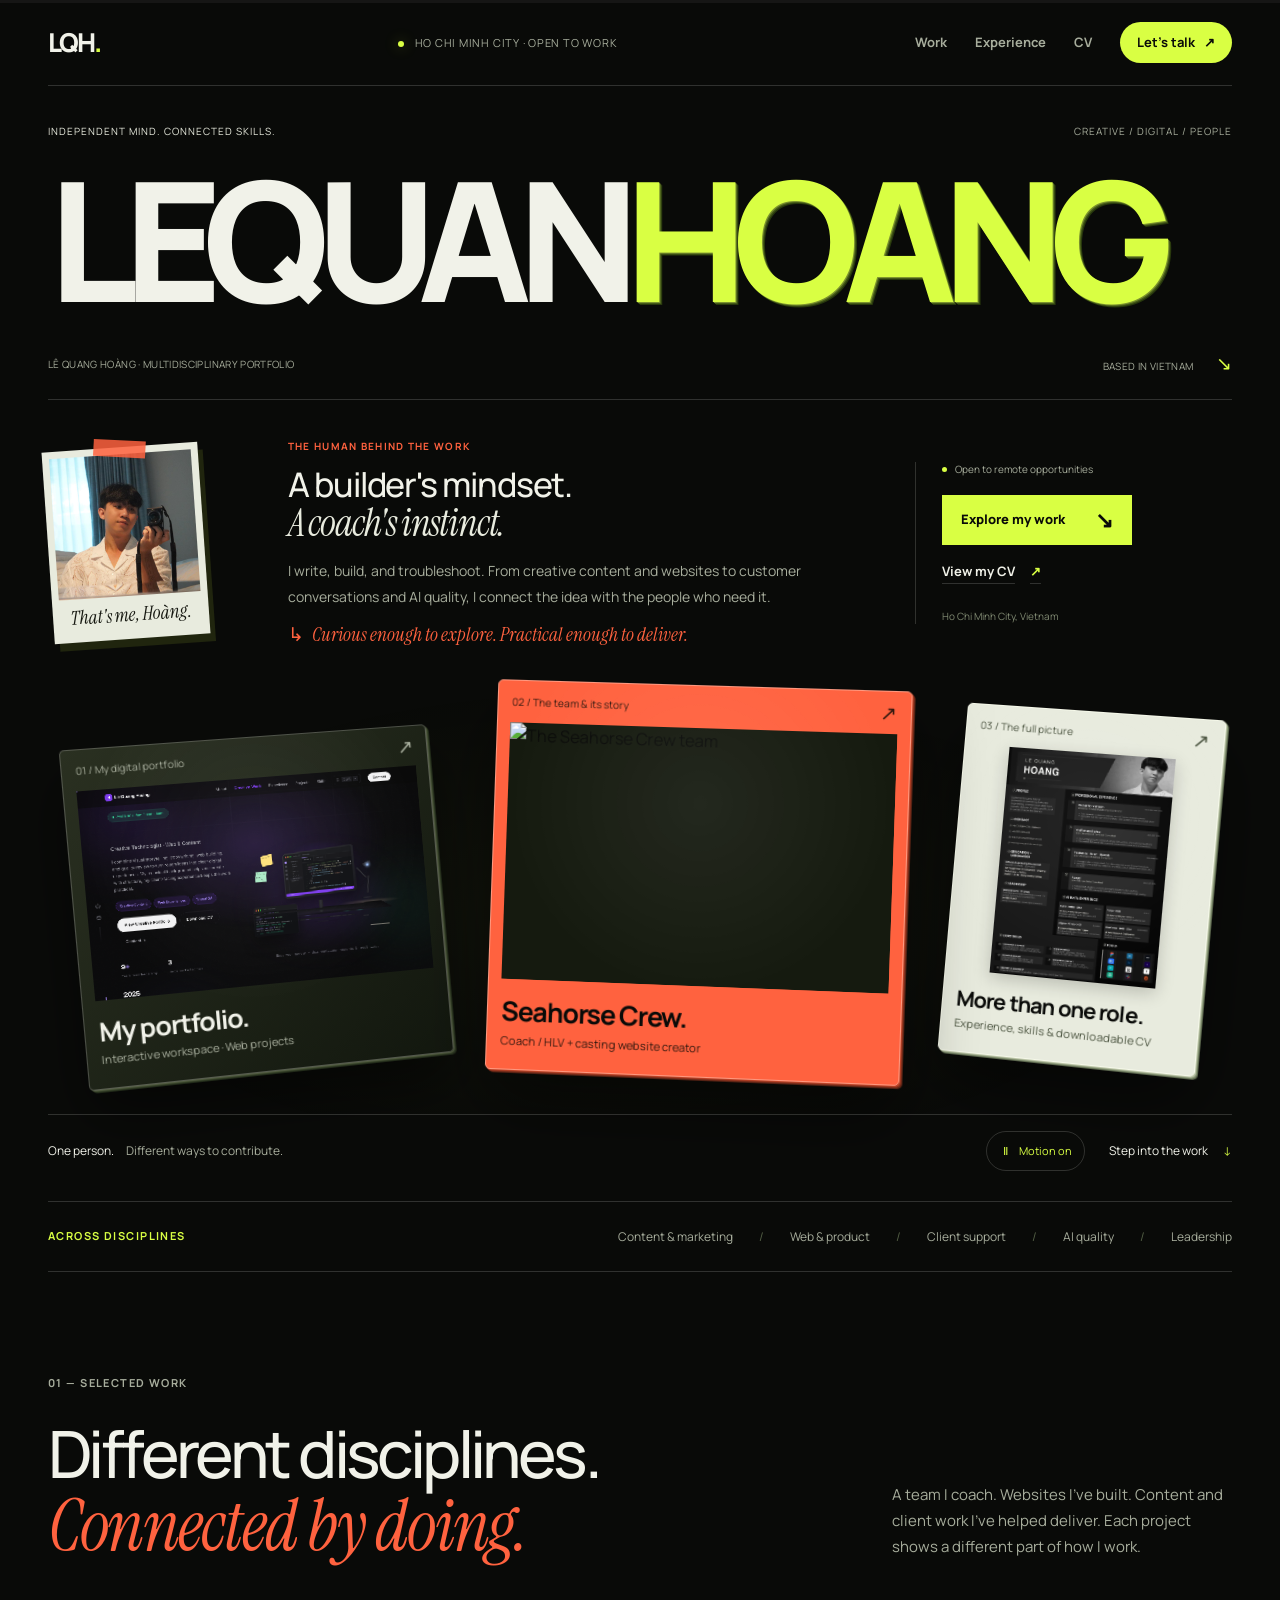
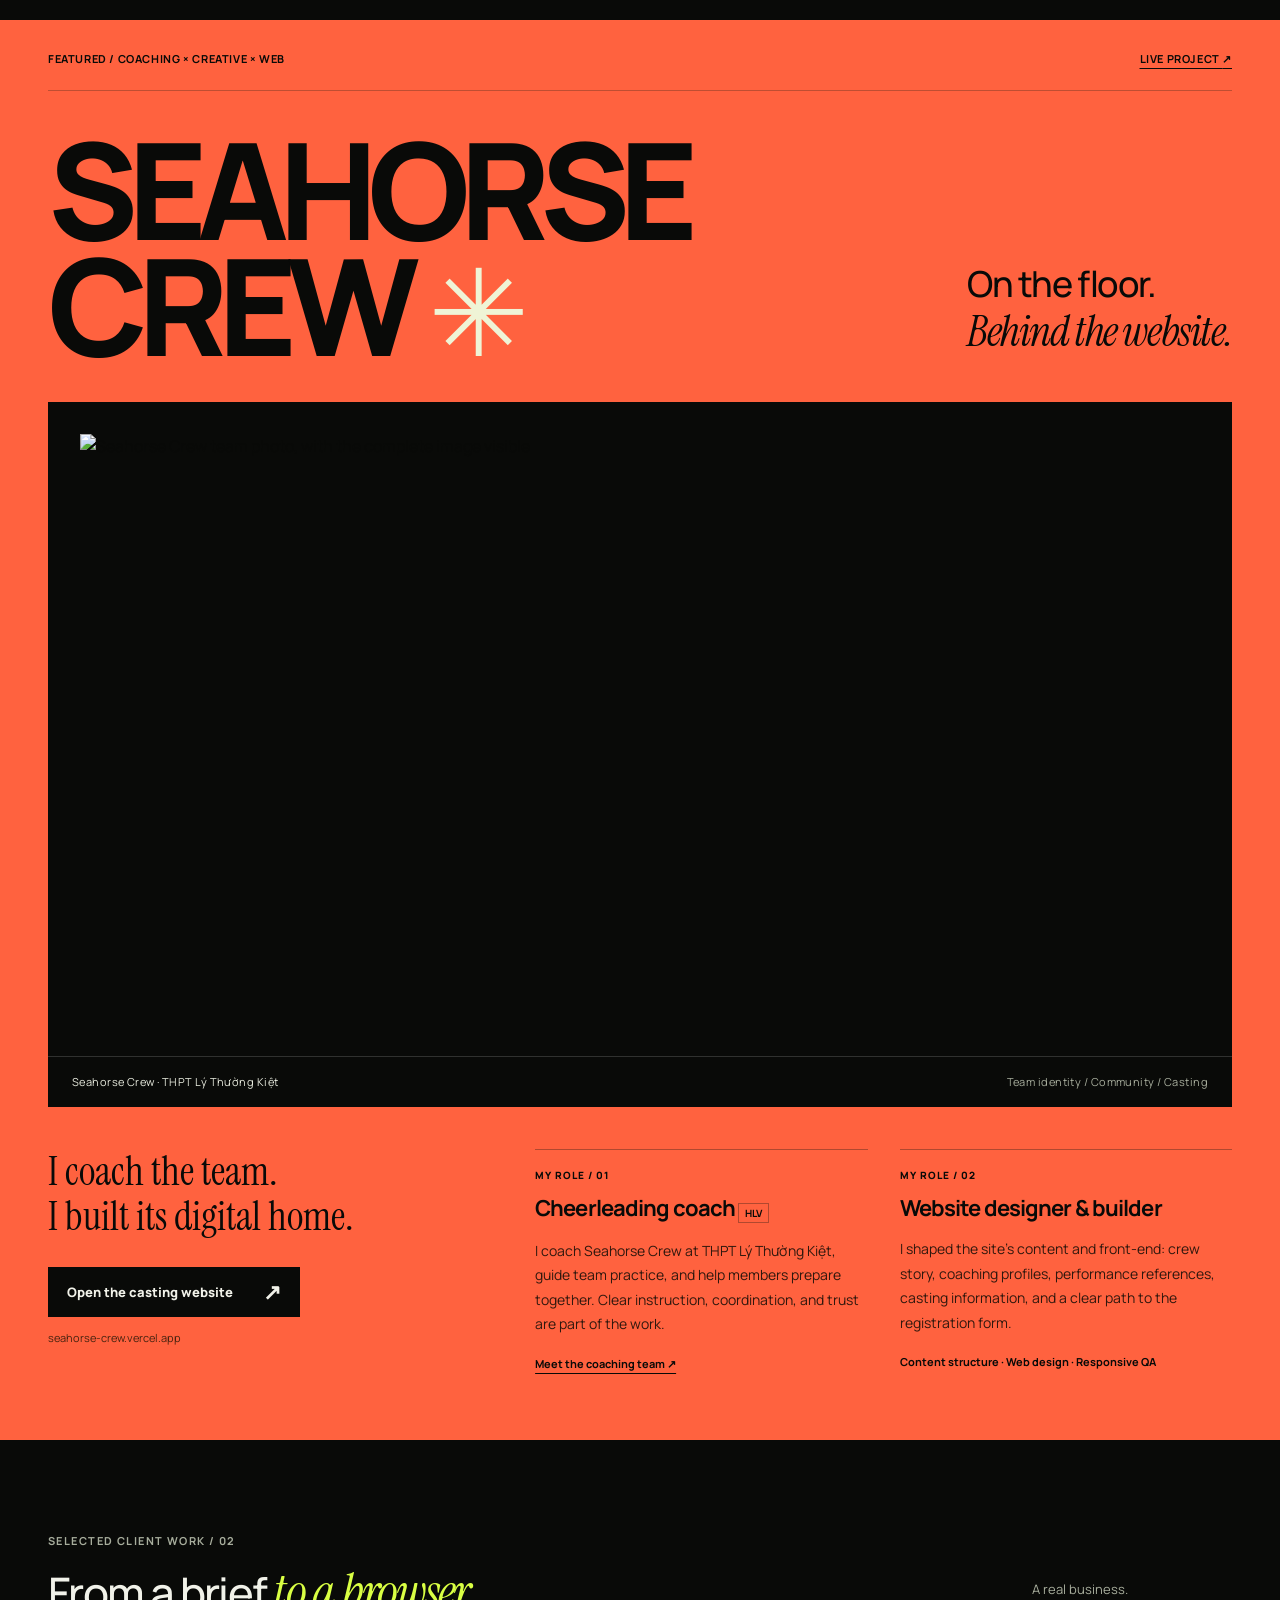
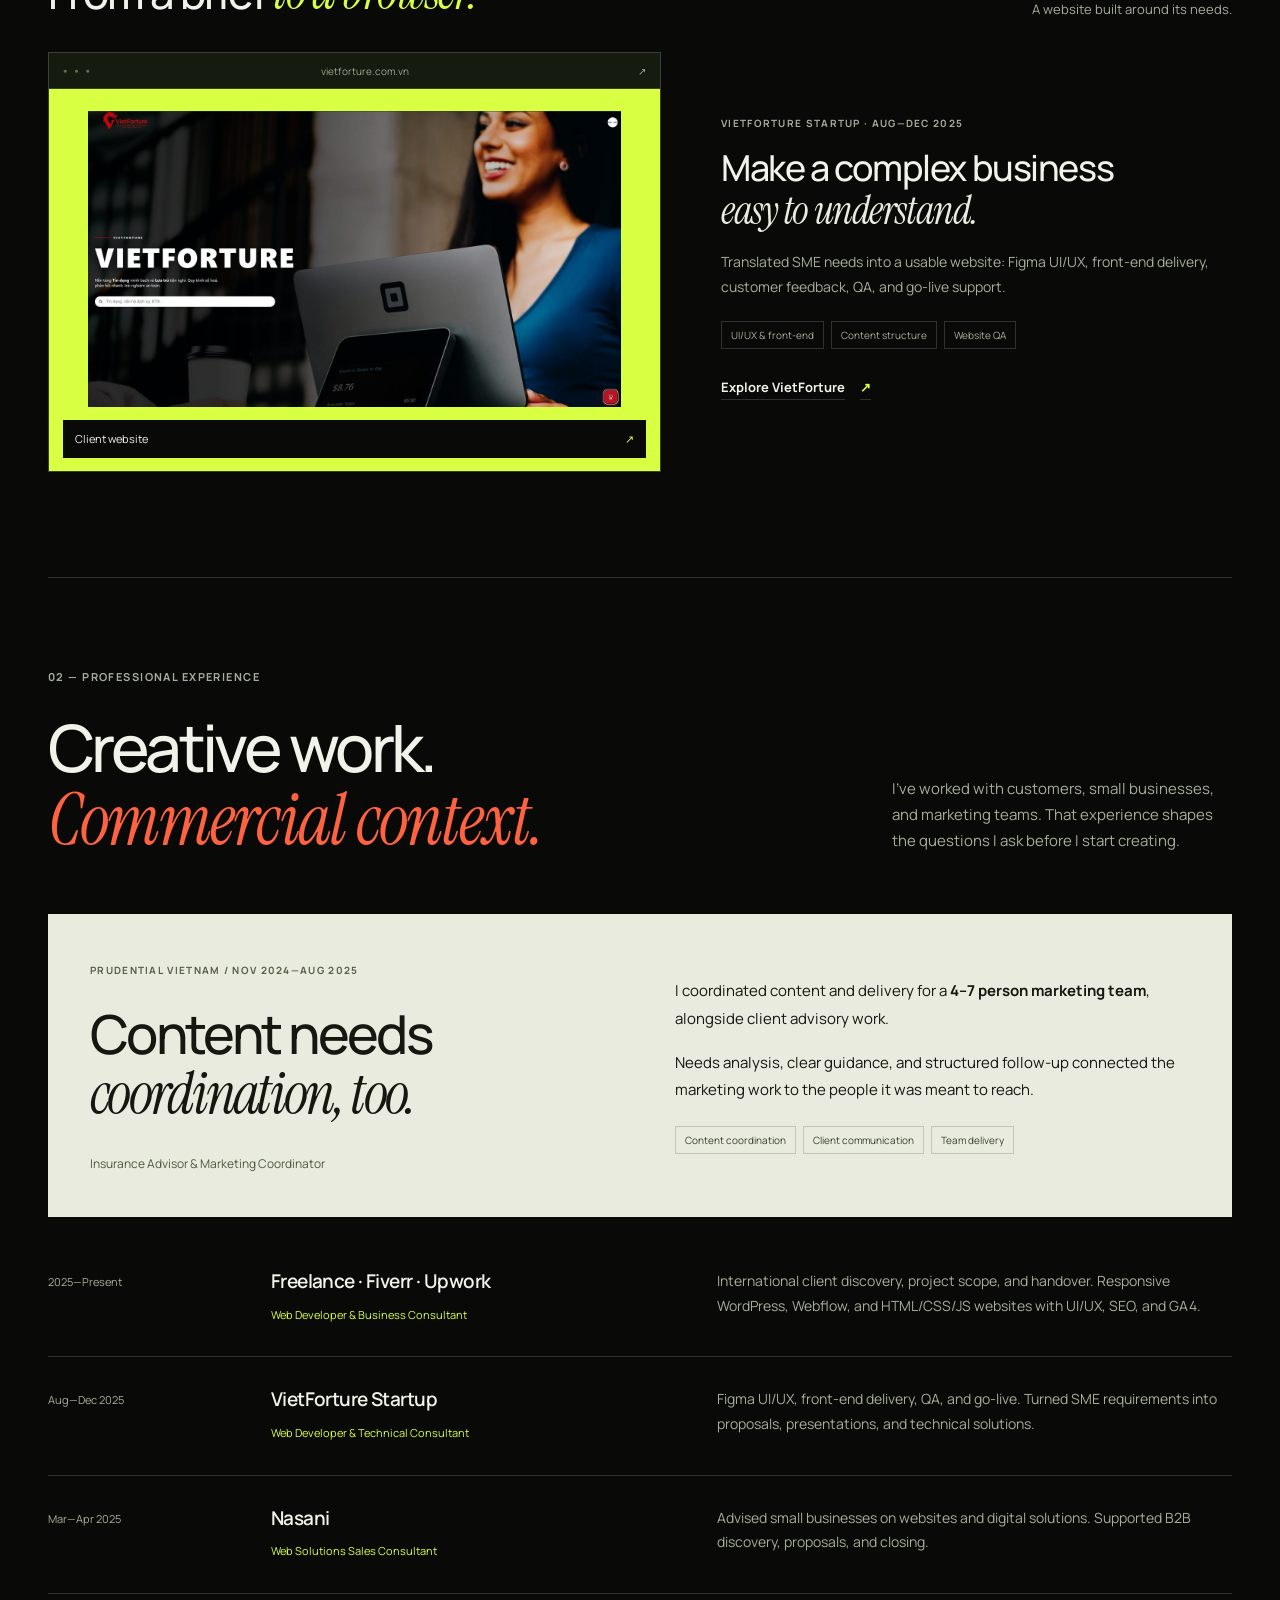
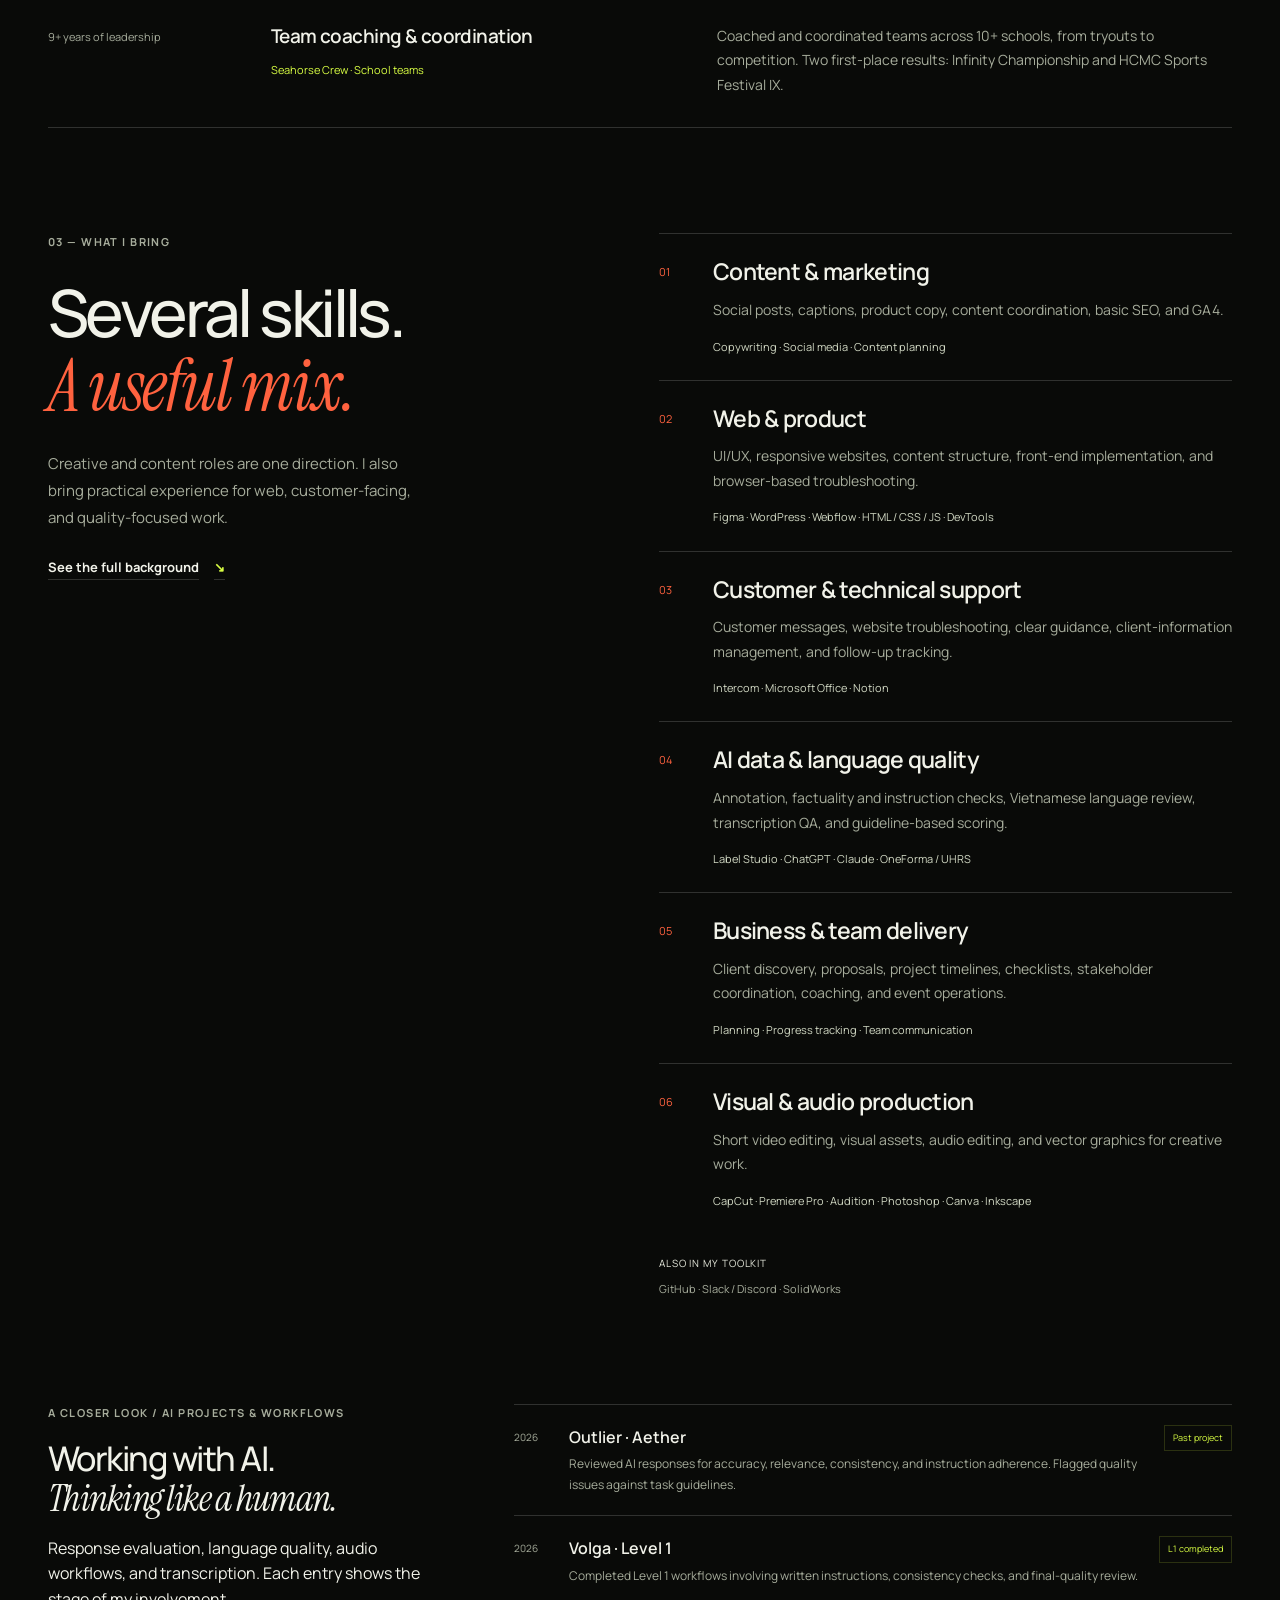
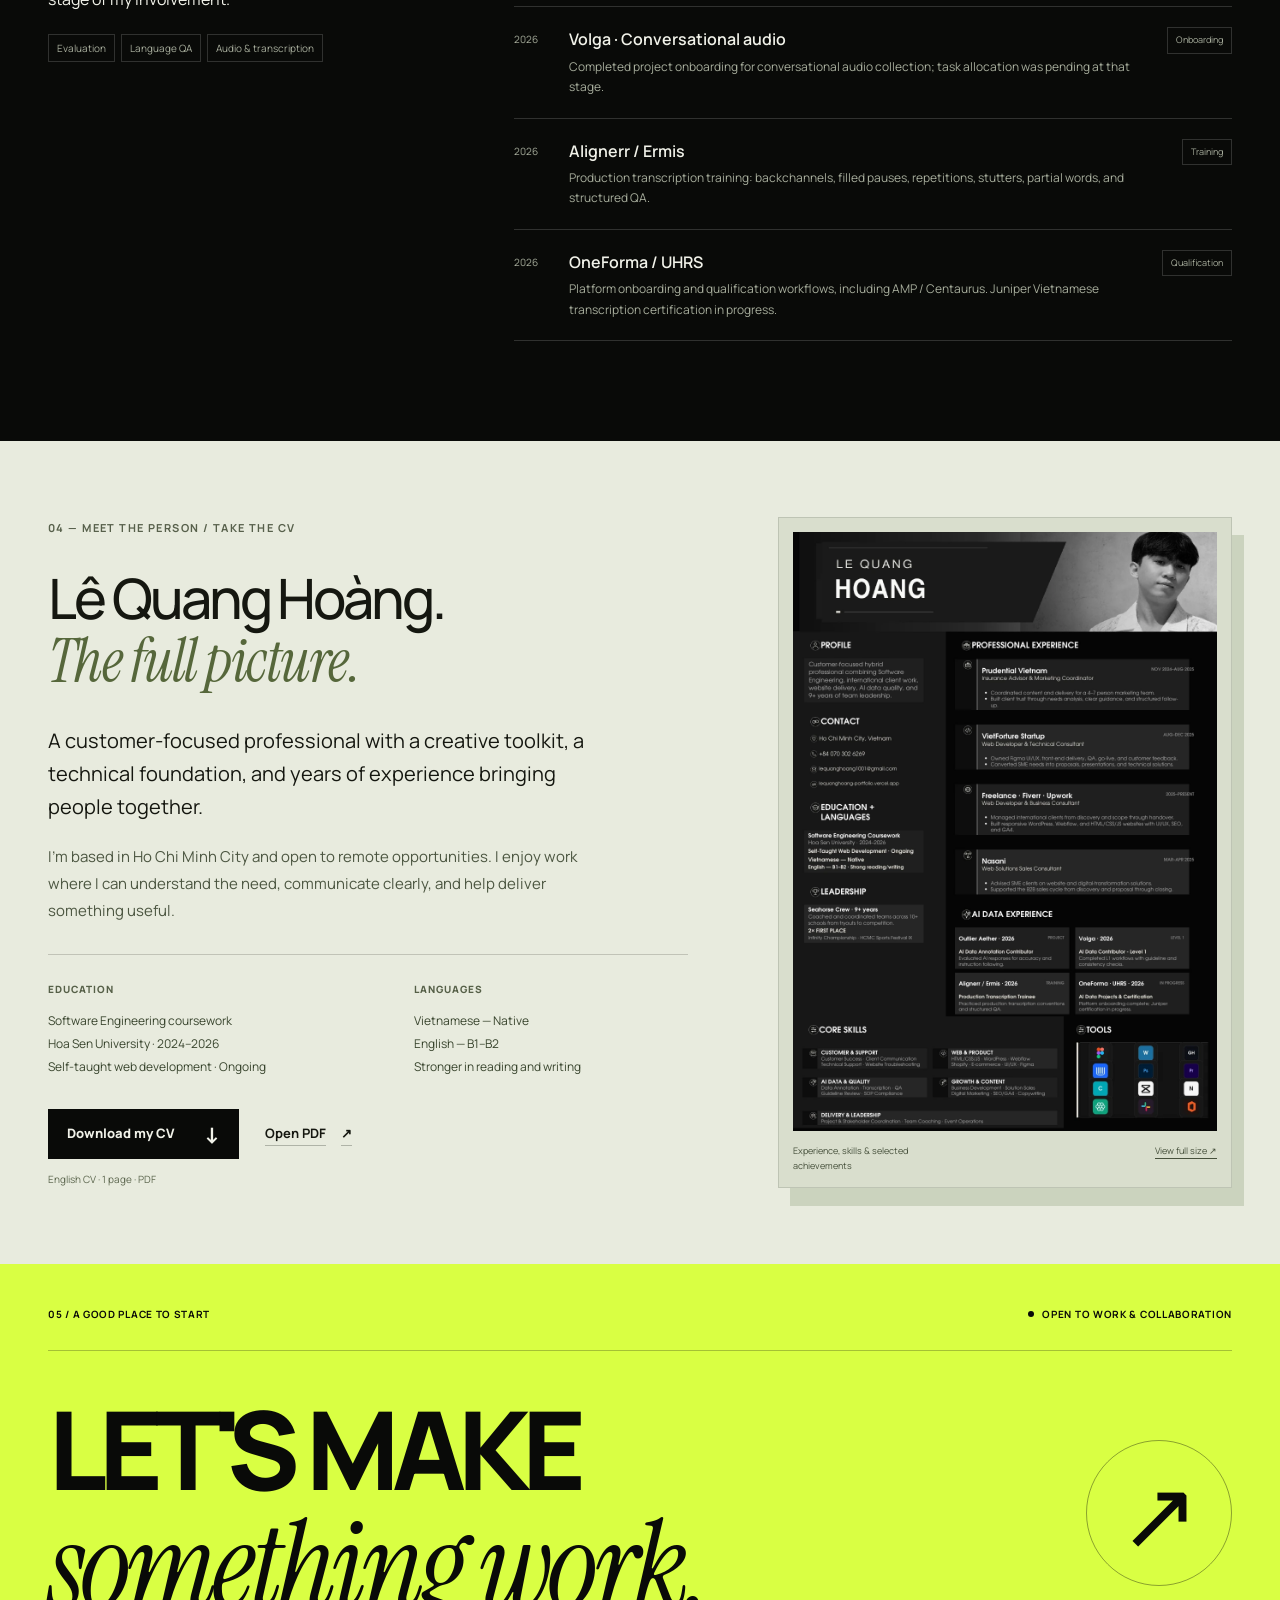
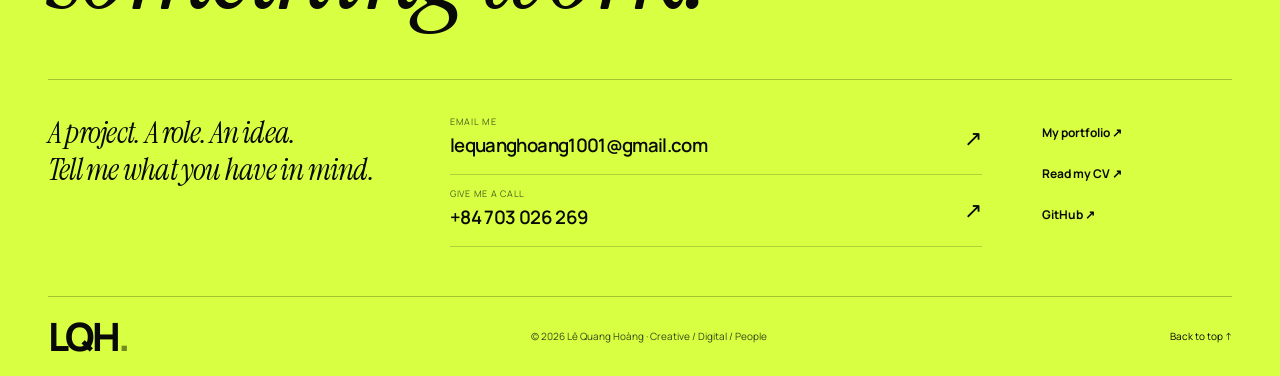
==== commit bd82f7ab: "Refine Creative identity hero, portfolio card, AI history, skills and contact footer" ====
--- a/creative.html
+++ b/creative.html
@@ -10,8 +10,8 @@
   <link rel="preconnect" href="https://fonts.googleapis.com">
   <link rel="preconnect" href="https://fonts.gstatic.com" crossorigin>
   <link href="https://fonts.googleapis.com/css2?family=Instrument+Serif:ital@0;1&amp;family=Manrope:wght@400;500;600;700;800&amp;display=swap" rel="stylesheet">
-  <link rel="stylesheet" href="creative.css?v=20260910-multidisciplinary">
-  <script src="creative.js?v=20260910-multidisciplinary" defer></script>
+  <link rel="stylesheet" href="creative.css?v=20260910-identity">
+  <script src="creative.js?v=20260910-identity" defer></script>
 </head>
 <body id="top">
   <div class="scroll-progress" aria-hidden="true"><span id="scrollProgress"></span></div>
@@ -29,29 +29,32 @@
   </header>
 
   <main>
-    <section class="hero" aria-labelledby="heroTitle">
+    <section class="hero hero-identity" aria-labelledby="heroTitle">
       <div class="hero-heading">
-        <p class="hero-eyebrow" data-hero-enter><span class="identity-mark" aria-hidden="true"></span> Lê Quang Hoàng <span class="eyebrow-divider" aria-hidden="true">/</span> Multidisciplinary portfolio</p>
-        <h1 id="heroTitle"><span data-hero-enter>Ideas, people</span><em data-hero-enter>&amp; digital craft.</em></h1>
-      </div>
-      <div class="hero-copy" data-hero-enter>
-        <div class="hero-person"><img src="profile.jpg" width="960" height="960" alt="Lê Quang Hoàng holding a camera"><span>Creative thinking.<br><strong>Hands-on delivery.</strong></span></div>
-        <p class="hero-description">I'm Hoàng. I bring content, web skills, and a client-first mindset to work that needs both a clear idea and someone who can carry it through.</p>
-        <div class="hero-actions">
+        <div class="identity-topline" data-hero-enter><span>Independent mind. Connected skills.</span><span>Creative / Digital / People</span></div>
+        <h1 class="hero-name" id="heroTitle" aria-label="LEQUANHOANG — Lê Quang Hoàng"><span class="hero-name-text" data-hero-enter>LEQUAN<span>HOANG</span></span></h1>
+        <div class="identity-baseline"><span>Lê Quang Hoàng · Multidisciplinary portfolio</span><span>Based in Vietnam <span aria-hidden="true">↘</span></span></div>
+      </div>
+      <div class="hero-about" id="about" data-hero-enter>
+        <figure class="about-snapshot"><img src="profile.jpg" width="960" height="960" alt="Hoàng behind the camera" fetchpriority="high"><figcaption>That's me, Hoàng.</figcaption></figure>
+        <div class="about-introduction"><p class="micro-label">The human behind the work</p><h2>A builder's mindset.<br><em>A coach's instinct.</em></h2><p>I write, build, and troubleshoot. From creative content and websites to customer conversations and AI quality, I connect the idea with the people who need it.</p><div class="about-signature"><span aria-hidden="true">↳</span> Curious enough to explore. Practical enough to deliver.</div></div>
+        <div class="about-actions">
+          <span class="about-availability"><i aria-hidden="true"></i> Open to remote opportunities</span>
           <a class="primary-link" href="#work">Explore my work <span aria-hidden="true">↘</span></a>
           <a class="text-link" href="LeQuangHoang.pdf?v=20260910" target="_blank" rel="noopener">View my CV <span aria-hidden="true">↗</span></a>
-        </div>
-        <p class="hero-availability">Creative content · Web &amp; support · Client work</p>
+          <span class="about-location">Ho Chi Minh City, Vietnam</span>
+        </div>
       </div>
 
       <div class="hero-gallery" data-hero-gallery>
         <div class="hero-scene" aria-label="Three ways to explore my work">
           <div class="scene-composition">
-            <a class="scene-card scene-web" href="#web-work">
-              <div class="scene-card-top"><span>01 / The digital work</span><span aria-hidden="true">↗</span></div>
-              <div class="scene-image"><img src="images/vietforture/hero.jpg" width="1400" height="776" alt="VietForture website homepage, shown in full" fetchpriority="high"></div>
-              <div class="scene-card-caption"><strong>Built for the web.</strong><span>Client websites &amp; my technical portfolio</span></div>
-            </a>
+            <div class="scene-card scene-web">
+              <div class="scene-card-top"><span>01 / My digital portfolio</span><span aria-hidden="true">↗</span></div>
+              <div class="live-preview hero-portfolio-preview" data-live-preview><iframe src="index.html?embedded=creative" title="Live view of my interactive portfolio" width="1280" height="800" tabindex="-1" aria-hidden="true"></iframe></div>
+              <div class="scene-card-caption"><strong>My portfolio.</strong><span>Interactive workspace · Web projects</span></div>
+              <a class="scene-card-link" href="index.html" target="_blank" rel="noopener" aria-label="Open my interactive portfolio in a new tab"></a>
+            </div>
             <a class="scene-card scene-crew" href="#seahorse">
               <div class="scene-card-top"><span>02 / The team &amp; its story</span><span aria-hidden="true">↗</span></div>
               <div class="scene-image"><img src="https://raw.githubusercontent.com/lqhoang01/seahorse/1fb6b17e16a834ae7af0cbbb91271e10eb9913d1/images/seahorse-crew-hero.jpg" width="2048" height="1366" alt="The Seahorse Crew team"></div>
@@ -122,8 +125,8 @@
       </article>
 
       <div class="web-work page-width" id="web-work">
-        <div class="subsection-heading" data-reveal><div><p class="micro-label">Digital work / 02—03</p><h3>From a brief <em>to a browser.</em></h3></div><p>Two live destinations.<br>Explore the work for yourself.</p></div>
-        <div class="web-projects">
+        <div class="subsection-heading" data-reveal><div><p class="micro-label">Selected client work / 02</p><h3>From a brief <em>to a browser.</em></h3></div><p>A real business.<br>A website built around its needs.</p></div>
+        <div class="web-projects web-projects-focused">
           <article class="web-project" id="vietforture" data-reveal>
             <a class="web-visual vietforture-visual" href="https://www.vietforture.com.vn/" target="_blank" rel="noopener" aria-label="Open the VietForture client website in a new tab">
               <div class="window-bar" aria-hidden="true"><span class="window-dots">● ● ●</span><span>vietforture.com.vn</span><span>↗</span></div>
@@ -132,16 +135,6 @@
             </a>
             <div class="web-project-copy"><p class="micro-label">VietForture Startup · Aug—Dec 2025</p><h4>Make a complex business<br><em>easy to understand.</em></h4><p>Translated SME needs into a usable website: Figma UI/UX, front-end delivery, customer feedback, QA, and go-live support.</p><ul class="project-tags"><li>UI/UX &amp; front-end</li><li>Content structure</li><li>Website QA</li></ul><a class="text-link" href="https://www.vietforture.com.vn/" target="_blank" rel="noopener">Explore VietForture <span aria-hidden="true">↗</span></a></div>
           </article>
-          <article class="web-project" id="portfolio" data-reveal>
-            <div class="web-visual portfolio-visual">
-              <div class="window-bar"><span class="window-dots" aria-hidden="true">● ● ●</span><span>My technical portfolio</span><span aria-hidden="true">↗</span></div>
-              <div class="live-preview" data-live-preview>
-                <iframe src="index.html?embedded=creative" title="Live preview of Lê Quang Hoàng's technical portfolio" loading="lazy" width="1280" height="800" tabindex="-1" aria-hidden="true"></iframe>
-                <a class="preview-open" href="index.html" target="_blank" rel="noopener" aria-label="Open the interactive technical portfolio in a new tab"><span>Explore the live portfolio <b aria-hidden="true">↗</b></span></a>
-              </div>
-            </div>
-            <div class="web-project-copy"><p class="micro-label">Personal project · Design &amp; development</p><h4>A second window<br><em>into how I build.</em></h4><p>My technical portfolio brings together a 3D developer workspace, interactive project stories, and the web side of my professional background.</p><ul class="project-tags"><li>HTML / CSS / JavaScript</li><li>Interaction design</li><li>Web projects</li></ul><a class="text-link" href="index.html" target="_blank" rel="noopener">Open technical portfolio <span aria-hidden="true">↗</span></a></div>
-          </article>
         </div>
       </div>
     </section>
@@ -163,21 +156,24 @@
     <section class="capabilities page-width" id="capabilities" aria-labelledby="capabilitiesTitle">
       <div class="cap-heading" data-reveal><p class="micro-label">03 — What I bring</p><h2 id="capabilitiesTitle">Several skills.<br><em>A useful mix.</em></h2><p>Creative and content roles are one direction. I also bring practical experience for web, customer-facing, and quality-focused work.</p><a class="text-link" href="#cv">See the full background <span aria-hidden="true">↘</span></a></div>
       <div class="cap-list">
-        <section class="cap-row" data-reveal><span class="cap-index">01</span><div><h3>Content &amp; marketing</h3><p>Copywriting, content coordination, visual communication, basic SEO, and GA4.</p><span class="cap-tools">CapCut · Premiere Pro · Canva · Photoshop · Audition</span></div></section>
-        <section class="cap-row" data-reveal><span class="cap-index">02</span><div><h3>Web &amp; product</h3><p>UI/UX, responsive websites, content structure, and front-end implementation.</p><span class="cap-tools">Figma · WordPress · Webflow · HTML / CSS / JS · GitHub</span></div></section>
-        <section class="cap-row" data-reveal><span class="cap-index">03</span><div><h3>Customer &amp; technical support</h3><p>Client communication, website troubleshooting, clear guidance, and follow-through.</p><span class="cap-tools">Intercom · Microsoft Office · Notion</span></div></section>
-        <section class="cap-row" data-reveal><span class="cap-index">04</span><div><h3>AI data &amp; quality</h3><p>Annotation, transcription, guideline review, consistency checks, and SOP compliance.</p><span class="cap-tools">Label Studio · ChatGPT · Claude · OneForma / UHRS</span></div></section>
-        <section class="cap-row" data-reveal><span class="cap-index">05</span><div><h3>Business &amp; team delivery</h3><p>Client discovery, solution proposals, stakeholder coordination, coaching, and event operations.</p><span class="cap-tools">From understanding the brief to coordinating the handover</span></div></section>
+        <section class="cap-row" data-reveal><span class="cap-index">01</span><div><h3>Content &amp; marketing</h3><p>Social posts, captions, product copy, content coordination, basic SEO, and GA4.</p><span class="cap-tools">Copywriting · Social media · Content planning</span></div></section>
+        <section class="cap-row" data-reveal><span class="cap-index">02</span><div><h3>Web &amp; product</h3><p>UI/UX, responsive websites, content structure, front-end implementation, and browser-based troubleshooting.</p><span class="cap-tools">Figma · WordPress · Webflow · HTML / CSS / JS · DevTools</span></div></section>
+        <section class="cap-row" data-reveal><span class="cap-index">03</span><div><h3>Customer &amp; technical support</h3><p>Customer messages, website troubleshooting, clear guidance, client-information management, and follow-up tracking.</p><span class="cap-tools">Intercom · Microsoft Office · Notion</span></div></section>
+        <section class="cap-row" data-reveal><span class="cap-index">04</span><div><h3>AI data &amp; language quality</h3><p>Annotation, factuality and instruction checks, Vietnamese language review, transcription QA, and guideline-based scoring.</p><span class="cap-tools">Label Studio · ChatGPT · Claude · OneForma / UHRS</span></div></section>
+        <section class="cap-row" data-reveal><span class="cap-index">05</span><div><h3>Business &amp; team delivery</h3><p>Client discovery, proposals, project timelines, checklists, stakeholder coordination, coaching, and event operations.</p><span class="cap-tools">Planning · Progress tracking · Team communication</span></div></section>
+        <section class="cap-row" data-reveal><span class="cap-index">06</span><div><h3>Visual &amp; audio production</h3><p>Short video editing, visual assets, audio editing, and vector graphics for creative work.</p><span class="cap-tools">CapCut · Premiere Pro · Audition · Photoshop · Canva · Inkscape</span></div></section>
+        <p class="additional-tools"><span>Also in my toolkit</span> GitHub · Slack / Discord · SolidWorks</p>
       </div>
     </section>
 
     <section class="ai-work page-width" aria-labelledby="aiTitle">
-      <div class="ai-intro" data-reveal><p class="micro-label">A closer look / AI data &amp; QA</p><h2 id="aiTitle">Detail matters<br><em>behind the scenes.</em></h2><p>Project contribution, completed learning, and ongoing training are shown separately.</p></div>
+      <div class="ai-intro" data-reveal><p class="micro-label">A closer look / AI projects &amp; workflows</p><h2 id="aiTitle">Working with AI.<br><em>Thinking like a human.</em></h2><p>Response evaluation, language quality, audio workflows, and transcription. Each entry shows the stage of my involvement.</p><div class="ai-scope"><span>Evaluation</span><span>Language QA</span><span>Audio &amp; transcription</span></div></div>
       <div class="ai-list" data-reveal>
-        <div><span class="ai-year">2026</span><div><h3>Outlier Aether</h3><p>AI response accuracy and instruction-following review.</p></div><span class="status-tag">Past project</span></div>
-        <div><span class="ai-year">2026</span><div><h3>Volga</h3><p>Completed Level 1 guideline and consistency workflows.</p></div><span class="status-tag">Level 1 completed</span></div>
-        <div><span class="ai-year">2026</span><div><h3>Alignerr / Ermis</h3><p>Production transcription conventions and structured QA.</p></div><span class="status-tag">Training</span></div>
-        <div><span class="ai-year">2026</span><div><h3>OneForma / UHRS</h3><p>Onboarding complete; Juniper certification in progress.</p></div><span class="status-tag">In progress</span></div>
+        <div><span class="ai-year">2026</span><div><h3>Outlier · Aether</h3><p>Reviewed AI responses for accuracy, relevance, consistency, and instruction adherence. Flagged quality issues against task guidelines.</p></div><span class="status-tag">Past project</span></div>
+        <div><span class="ai-year">2026</span><div><h3>Volga · Level 1</h3><p>Completed Level 1 workflows involving written instructions, consistency checks, and final-quality review.</p></div><span class="status-tag">L1 completed</span></div>
+        <div><span class="ai-year">2026</span><div><h3>Volga · Conversational audio</h3><p>Completed project onboarding for conversational audio collection; task allocation was pending at that stage.</p></div><span class="status-tag status-prep">Onboarding</span></div>
+        <div><span class="ai-year">2026</span><div><h3>Alignerr / Ermis</h3><p>Production transcription training: backchannels, filled pauses, repetitions, stutters, partial words, and structured QA.</p></div><span class="status-tag status-prep">Training</span></div>
+        <div><span class="ai-year">2026</span><div><h3>OneForma / UHRS</h3><p>Platform onboarding and qualification workflows, including AMP / Centaurus. Juniper Vietnamese transcription certification in progress.</p></div><span class="status-tag status-prep">Qualification</span></div>
       </div>
     </section>
 
@@ -196,11 +192,13 @@
       </div>
     </section>
 
-    <footer class="contact page-width" id="contact">
-      <p class="micro-label">05 — Let's work together</p>
-      <div class="contact-heading"><h2>Have something<br><em>in mind?</em></h2><a class="contact-arrow" href="mailto:lequanghoang1001@gmail.com" aria-label="Email Lê Quang Hoàng"><span aria-hidden="true">↗</span></a></div>
-      <div class="contact-row"><a href="mailto:lequanghoang1001@gmail.com">lequanghoang1001@gmail.com</a><a href="tel:+84703026269">+84 703 026 269</a></div>
-      <div class="footer-line"><span>© 2026 Lê Quang Hoàng</span><span>Creative · Digital · People</span><a href="#top">Back to top ↑</a></div>
+    <footer class="contact contact-studio" id="contact">
+      <div class="footer-inner page-width">
+        <div class="footer-topline"><span>05 / A good place to start</span><span><i aria-hidden="true"></i> Open to work &amp; collaboration</span></div>
+        <a class="footer-invitation" href="mailto:lequanghoang1001@gmail.com" aria-label="Let's make something work — email Lê Quang Hoàng"><h2>LET'S MAKE<br><em>something work.</em></h2><span class="footer-invitation-arrow" aria-hidden="true">↗</span></a>
+        <div class="footer-bottom-grid"><p class="footer-note">A project. A role. An idea.<br>Tell me what you have in mind.</p><div class="footer-contact-links"><a href="mailto:lequanghoang1001@gmail.com"><span>Email me</span><strong>lequanghoang1001@gmail.com</strong><b aria-hidden="true">↗</b></a><a href="tel:+84703026269"><span>Give me a call</span><strong>+84 703 026 269</strong><b aria-hidden="true">↗</b></a></div><nav class="footer-navigation" aria-label="Footer navigation"><a href="index.html" target="_blank" rel="noopener">My portfolio ↗</a><a href="LeQuangHoang.pdf?v=20260910" target="_blank" rel="noopener">Read my CV ↗</a><a href="https://github.com/lqhoang01" target="_blank" rel="noopener">GitHub ↗</a></nav></div>
+        <div class="footer-line"><a class="footer-signature" href="#top" aria-label="Back to top">LQH<span>.</span></a><span>© 2026 Lê Quang Hoàng · Creative / Digital / People</span><a href="#top">Back to top ↑</a></div>
+      </div>
     </footer>
   </main>
 </body>
--- a/creative.css
+++ b/creative.css
@@ -417,6 +417,141 @@
   .footer-line { flex-wrap: wrap; gap: 12px; margin-top: 50px; font-size: 9px; }
   .footer-line > span:nth-child(2) { display: none; }
 }
+/* Identity-led hero: the name is the graphic, the introduction is the human detail. */
+.hero.hero-identity { display: block; padding-top: 30px; }
+.hero-identity .hero-heading { container-type: inline-size; }
+.identity-topline, .identity-baseline { display: flex; justify-content: space-between; align-items: center; gap: 24px; color: var(--muted); font-size: 10px; letter-spacing: .1em; text-transform: uppercase; }
+.identity-topline { padding-block: 7px 24px; }
+.identity-topline > span:first-child { color: var(--paper); }
+.hero-identity .hero-name { margin: 0; font-size: clamp(36px, 12.5vw, 186px); font-size: 14.05cqw; font-weight: 800; line-height: .91; letter-spacing: -.083em; }
+.hero-identity .hero-name > .hero-name-text { display: block; white-space: nowrap; padding: 0 .03em .12em 0; }
+.hero-identity .hero-name-text > span { display: inline; color: var(--acid); text-shadow: 1px 1px #7a912e, 2px 2px #445819, 3px 3px #27370d; }
+.identity-baseline { padding-block: 14px 20px; border-bottom: 1px solid var(--line); font-size: 10px; letter-spacing: .035em; }
+.identity-baseline > span:last-child > span { margin-left: 20px; color: var(--acid); font-size: 19px; }
+.hero-about { display: grid; grid-template-columns: .55fr 1.65fr .9fr; gap: 46px; padding: 38px 0 12px; align-items: center; }
+.about-snapshot { width: min(100%, 156px); padding: 7px 7px 0; color: var(--ink); background: var(--paper); position: relative; transform: rotate(-4deg); box-shadow: 5px 8px 0 #d9ff431c; }
+.about-snapshot::before { content: ""; position: absolute; width: 52px; height: 17px; background: #ff623fd9; left: 50%; top: -7px; transform: translateX(-50%) rotate(7deg); z-index: 1; }
+.about-snapshot img { width: 100%; height: auto; object-fit: contain; }
+.about-snapshot figcaption { padding: 9px 4px 13px; font: italic 400 19px/1.1 var(--serif); text-align: center; }
+.about-introduction .micro-label { font-size: 10px; color: var(--orange); margin-bottom: 12px; }
+.about-introduction h2 { margin: 0 0 14px; font-size: clamp(27px, 2.65vw, 38px); font-weight: 500; line-height: 1.09; letter-spacing: -.035em; }
+.about-introduction h2 em { font: italic 400 1.12em/1.1 var(--serif); color: var(--paper); }
+.about-introduction > p:not(.micro-label) { max-width: 600px; margin: 0; color: var(--muted); font-size: 14px; line-height: 1.8; }
+.about-signature { margin-top: 13px; color: var(--orange); font: italic 400 19px/1.3 var(--serif); }
+.about-signature > span { margin-right: 5px; font-family: var(--sans); font-style: normal; }
+.about-actions { display: flex; flex-direction: column; align-items: start; padding-left: 26px; border-left: 1px solid var(--line); }
+.about-availability { display: flex; align-items: center; gap: 8px; color: var(--muted); font-size: 10px; line-height: 1.5; margin-bottom: 18px; }
+.about-availability i { width: 5px; height: 5px; flex: 0 0 5px; border-radius: 50%; background: var(--acid); }
+.about-actions .text-link { margin-top: 5px; }
+.about-location { margin-top: 14px; color: #808a72; font-size: 10px; }
+.hero-portfolio-preview { background: #0a121b; isolation: isolate; }
+.scene-web > .hero-portfolio-preview { pointer-events: none; }
+.scene-card-link { position: absolute; inset: 0; z-index: 3; border-radius: inherit; }
+.scene-card:focus-within { border-color: var(--acid); }
+.hero-identity .hero-scene { padding-top: 36px; }
+.web-projects.web-projects-focused { display: block; }
+.web-projects-focused .web-project { display: grid; grid-template-columns: 1.2fr 1fr; gap: 60px; align-items: center; }
+.web-projects-focused .web-project-copy { padding-top: 0; }
+.additional-tools { grid-column: 1 / -1; margin: 20px 0 0; color: var(--muted); font-size: 11px; line-height: 1.8; }
+.additional-tools > span { display: block; color: var(--paper); font-size: 10px; text-transform: uppercase; letter-spacing: .09em; margin-bottom: 7px; }
+.ai-scope { display: flex; flex-wrap: wrap; gap: 6px; margin-top: 22px; }
+.ai-scope > span { padding: 5px 8px; border: 1px solid var(--line); font-size: 10px; color: var(--muted); }
+.status-prep { border-color: var(--line); color: var(--muted); }
+
+/* A closing poster with practical contact routes. */
+.contact.contact-studio { width: 100%; margin: 0; padding: 42px 0 0; background: var(--acid); color: var(--black); }
+.footer-topline { display: flex; justify-content: space-between; flex-wrap: wrap; gap: 12px; padding-bottom: 28px; border-bottom: 1px solid #090a0840; font-size: 10px; font-weight: 700; text-transform: uppercase; letter-spacing: .07em; }
+.footer-topline > span:last-child { display: flex; align-items: center; gap: 8px; }
+.footer-topline i { display: inline-block; width: 6px; height: 6px; border-radius: 50%; background: var(--black); }
+.footer-invitation { display: flex; align-items: center; justify-content: space-between; gap: 40px; padding-block: 45px 48px; border-bottom: 1px solid #090a0840; }
+.contact-studio .footer-invitation h2 { margin: 0; font-size: clamp(64px, 8.5vw, 126px); font-weight: 800; letter-spacing: -.075em; line-height: .98; }
+.contact-studio .footer-invitation h2 em { display: inline-block; color: var(--black); font: italic 400 1.12em/1.05 var(--serif); letter-spacing: -.04em; }
+.footer-invitation-arrow { flex: 0 0 146px; width: 146px; height: 146px; display: grid; place-items: center; border: 1px solid #090a0860; border-radius: 50%; font-size: 96px; font-weight: 400; line-height: 1; transition: color .25s, background .25s, transform .35s var(--ease); }
+.footer-invitation:hover .footer-invitation-arrow { color: var(--acid); background: var(--black); transform: rotate(8deg); }
+.footer-bottom-grid { display: grid; grid-template-columns: .9fr 1.4fr .5fr; gap: 60px; padding-block: 35px; align-items: start; }
+.footer-note { margin: 0; font: italic 400 clamp(24px, 2.4vw, 35px)/1.2 var(--serif); letter-spacing: -.025em; }
+.footer-contact-links { display: grid; gap: 12px; }
+.footer-contact-links a { display: grid; grid-template-columns: 1fr auto; gap: 2px 20px; min-height: 60px; border-bottom: 1px solid #090a0830; padding-bottom: 12px; }
+.footer-contact-links a > span { font-size: 9px; letter-spacing: .08em; text-transform: uppercase; opacity: .65; }
+.footer-contact-links strong { grid-column: 1; font-size: clamp(13px, 1.45vw, 20px); font-weight: 600; letter-spacing: -.035em; overflow-wrap: anywhere; }
+.footer-contact-links b { grid-column: 2; grid-row: 1 / 3; align-self: center; font-size: 22px; font-weight: 400; }
+.footer-navigation { display: flex; flex-direction: column; align-items: flex-start; gap: 5px; font-size: 12px; font-weight: 700; }
+.footer-navigation a { display: inline-flex; align-items: center; min-height: 36px; border-bottom: 1px solid transparent; }
+.footer-navigation a:hover { border-color: var(--black); }
+.contact-studio .footer-line { margin-top: 14px; padding-block: 20px; align-items: center; border-color: #090a0840; color: #394717; }
+.contact-studio .footer-line a { color: var(--black); }
+.footer-signature { font-size: 39px; font-weight: 800; letter-spacing: -.075em; line-height: 1; }
+.footer-signature span { color: #718b20; }
+
+@media (max-width: 1100px) {
+  .hero-about { grid-template-columns: 138px 1fr 230px; gap: 30px; }
+  .about-actions { padding-left: 20px; }
+  .about-introduction h2 { font-size: 30px; }
+  .about-introduction > p:not(.micro-label) { font-size: 14px; }
+  .about-signature { font-size: 17px; }
+  .web-projects-focused .web-project { gap: 40px; }
+  .footer-bottom-grid { gap: 34px; }
+  .footer-invitation-arrow { flex-basis: 115px; width: 115px; height: 115px; font-size: 78px; }
+}
+@media (max-width: 850px) {
+  .identity-topline { font-size: 9px; }
+  .identity-baseline { font-size: 9px; }
+  .hero-about { grid-template-columns: 135px 1fr; gap: 24px 32px; padding-top: 32px; }
+  .about-actions { grid-column: 2; flex-direction: row; align-items: center; flex-wrap: wrap; gap: 10px 22px; border: 0; padding: 0; }
+  .about-availability { width: 100%; margin: 0; }
+  .about-location { display: none; }
+  .about-actions .text-link { margin: 0; }
+  .about-introduction h2 { font-size: 31px; }
+  .about-introduction > p:not(.micro-label) { font-size: 14px; }
+  .web-projects-focused .web-project { grid-template-columns: 1fr; gap: 28px; }
+  .web-projects-focused .web-project-copy h4 { font-size: 37px; }
+  .footer-bottom-grid { grid-template-columns: 1.4fr 1fr; }
+  .footer-note { grid-column: 1 / -1; font-size: 31px; }
+  .footer-invitation { gap: 25px; padding-block: 35px 38px; }
+  .contact-studio .footer-invitation h2 { font-size: clamp(50px, 8.3vw, 75px); }
+  .footer-invitation-arrow { flex-basis: 90px; width: 90px; height: 90px; font-size: 60px; }
+  .footer-contact-links strong { font-size: 16px; }
+}
+@media (max-width: 600px) {
+  .hero.hero-identity { padding-top: 22px; }
+  .identity-topline { padding-bottom: 20px; gap: 15px; font-size: 8px; line-height: 1.5; }
+  .identity-topline > span:last-child { max-width: 108px; text-align: right; }
+  .hero-identity .hero-name { letter-spacing: -.083em; }
+  .hero-identity .hero-name-text > span { text-shadow: 1px 1px #445819; }
+  .identity-baseline { padding-block: 12px 16px; font-size: 8px; gap: 18px; line-height: 1.65; }
+  .identity-baseline > span:first-child { max-width: 190px; }
+  .identity-baseline > span:last-child { text-align: right; }
+  .identity-baseline > span:last-child > span { margin-left: 6px; }
+  .hero-about { grid-template-columns: 84px minmax(0, 1fr); gap: 21px; padding-top: 28px; align-items: start; }
+  .about-snapshot { padding: 5px 5px 0; margin-top: 8px; box-shadow: 3px 5px 0 #d9ff431c; }
+  .about-snapshot::before { width: 35px; height: 13px; top: -6px; }
+  .about-snapshot figcaption { padding: 7px 1px 9px; font-size: 13px; }
+  .about-introduction .micro-label { font-size: 8px; letter-spacing: .065em; margin-bottom: 10px; }
+  .about-introduction h2 { font-size: clamp(22px, 5.6vw, 31px); }
+  .about-introduction > p:not(.micro-label) { font-size: 14px; line-height: 1.8; }
+  .about-signature { font-size: 17px; }
+  .about-actions { grid-column: 1 / -1; gap: 10px 24px; padding-top: 17px; border-top: 1px solid var(--line); }
+  .about-availability { font-size: 10px; }
+  .hero-identity .hero-scene { padding-top: 28px; }
+  .scene-web .scene-card-caption strong { font-size: 20px; }
+  .web-projects-focused .web-project-copy h4 { font-size: 32px; }
+  .additional-tools { font-size: 11px; }
+  .contact.contact-studio { padding-top: 28px; }
+  .footer-topline { font-size: 8px; padding-bottom: 18px; gap: 11px; }
+  .footer-invitation { position: relative; display: block; padding-block: 28px 30px; }
+  .contact-studio .footer-invitation h2 { font-size: clamp(39px, 9vw, 55px); line-height: 1.05; }
+  .contact-studio .footer-invitation h2 em { font-size: 1.15em; }
+  .footer-invitation-arrow { position: absolute; right: 0; top: 23px; width: 44px; height: 44px; font-size: 31px; }
+  .footer-bottom-grid { grid-template-columns: 1fr; gap: 25px; padding-block: 26px; }
+  .footer-note { font-size: 28px; }
+  .footer-contact-links strong { font-size: 16px; }
+  .footer-navigation { flex-direction: row; flex-wrap: wrap; gap: 12px 28px; font-size: 11px; }
+  .contact-studio .footer-line { margin-top: 0; gap: 16px; }
+  .contact-studio .footer-line > span:nth-child(2) { display: block; font-size: 8px; max-width: 145px; }
+  .contact-studio .footer-line > a:last-child { font-size: 9px; }
+  .footer-signature { font-size: 32px; }
+}
+
 @media (prefers-reduced-motion: reduce) {
   html { scroll-behavior: auto; }
   *, *::before, *::after { animation: none !important; transition: none !important; }
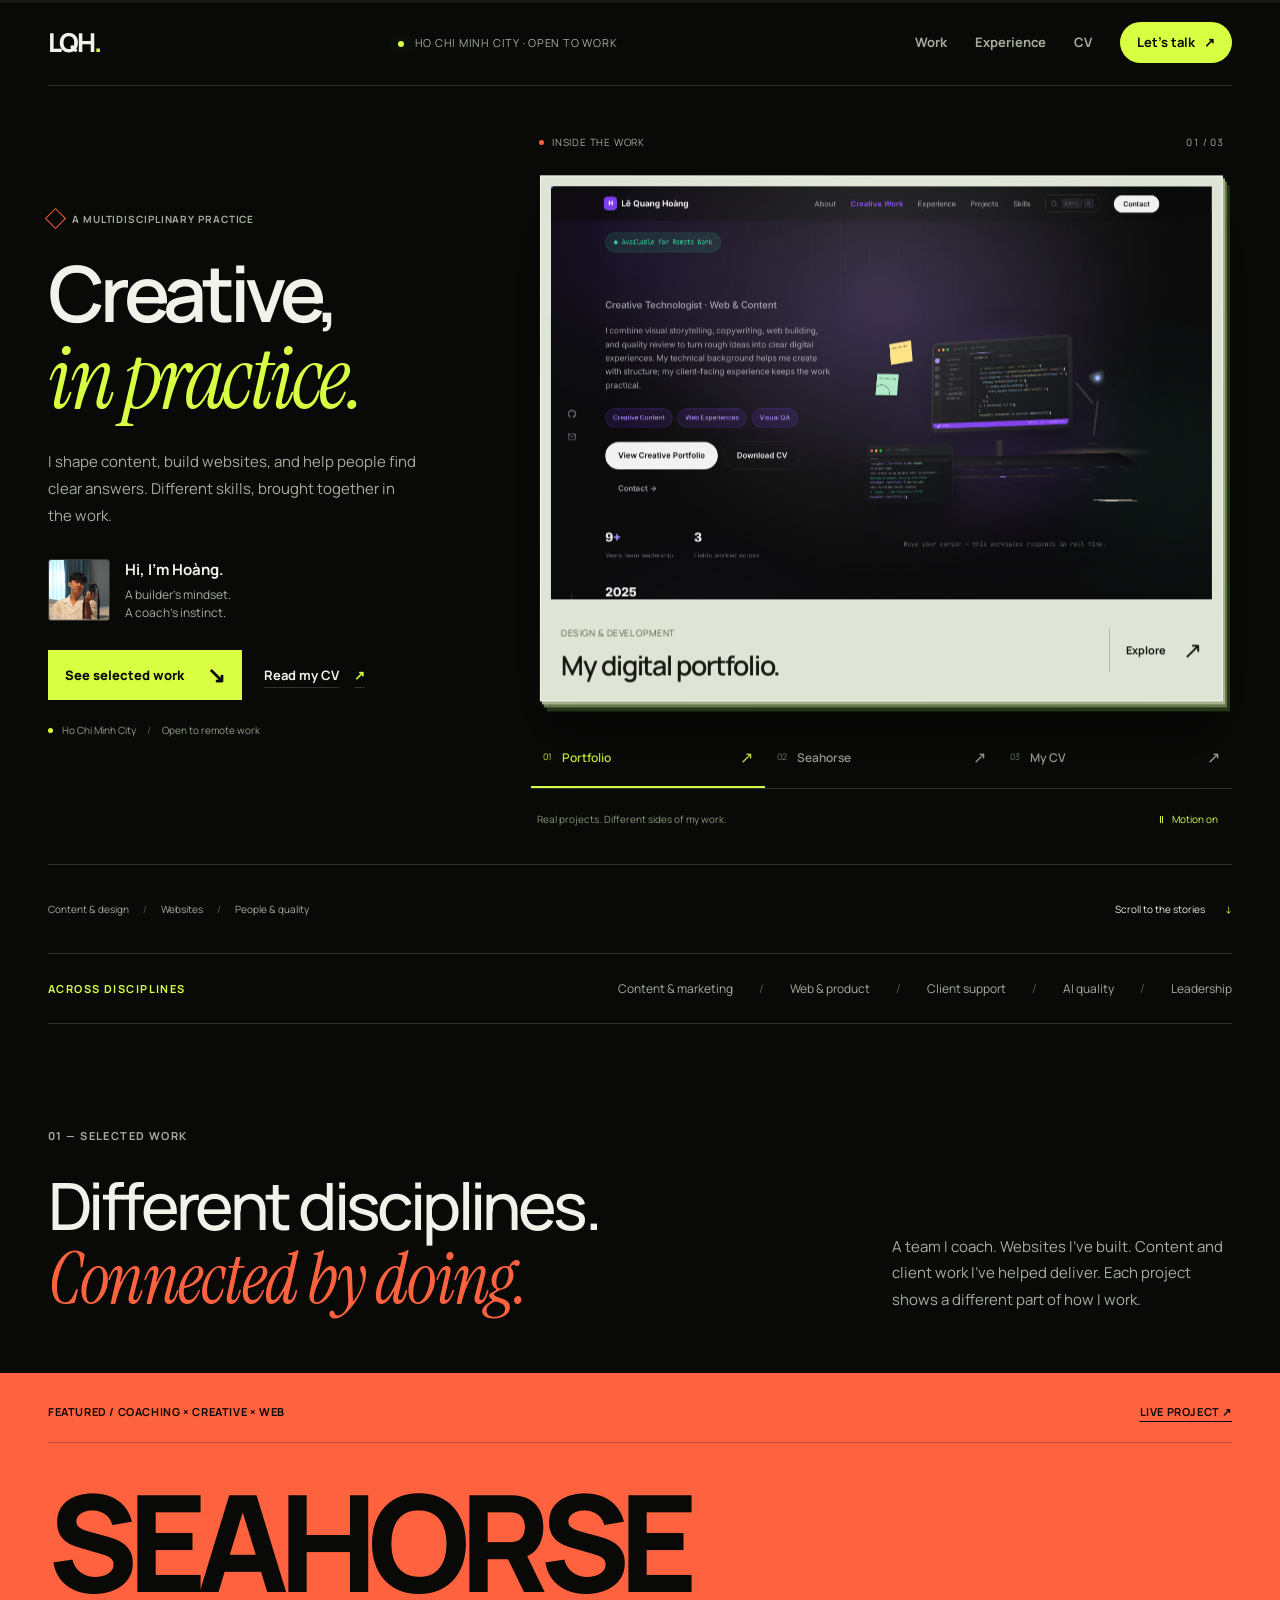
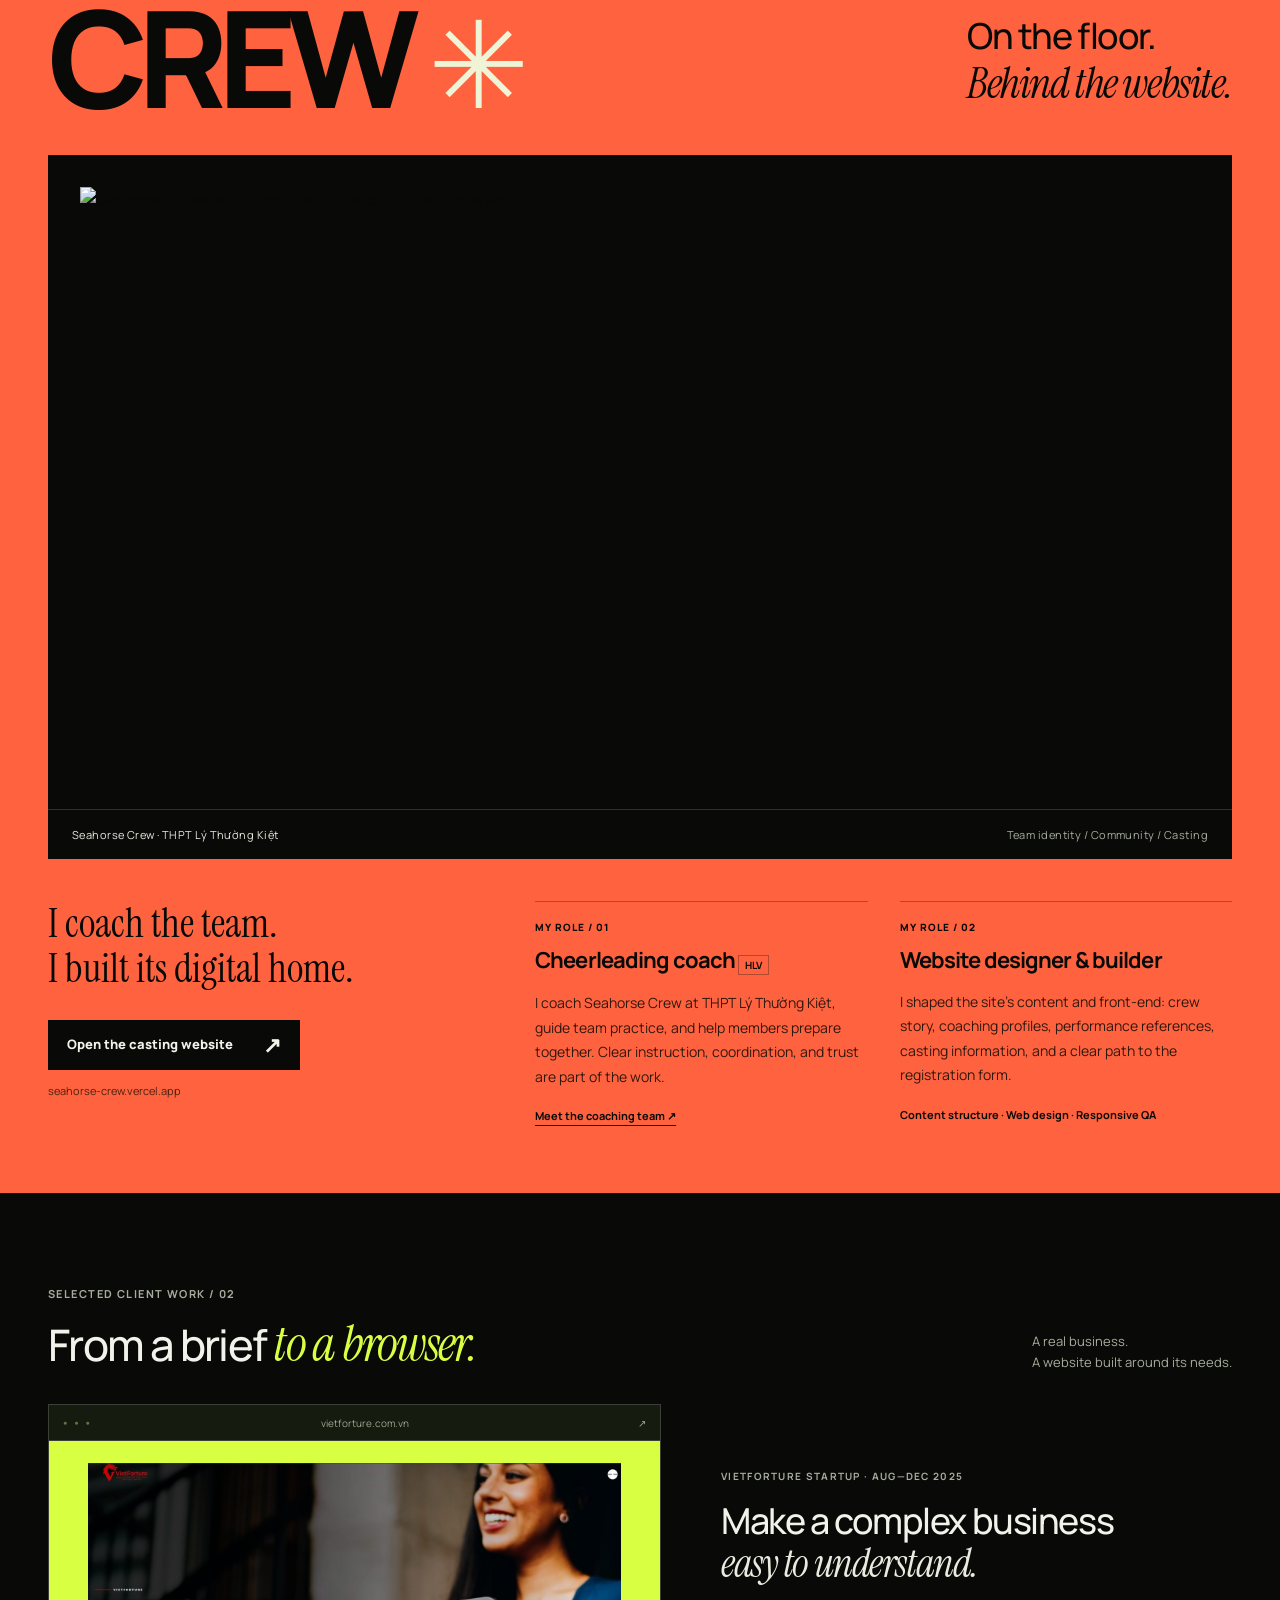
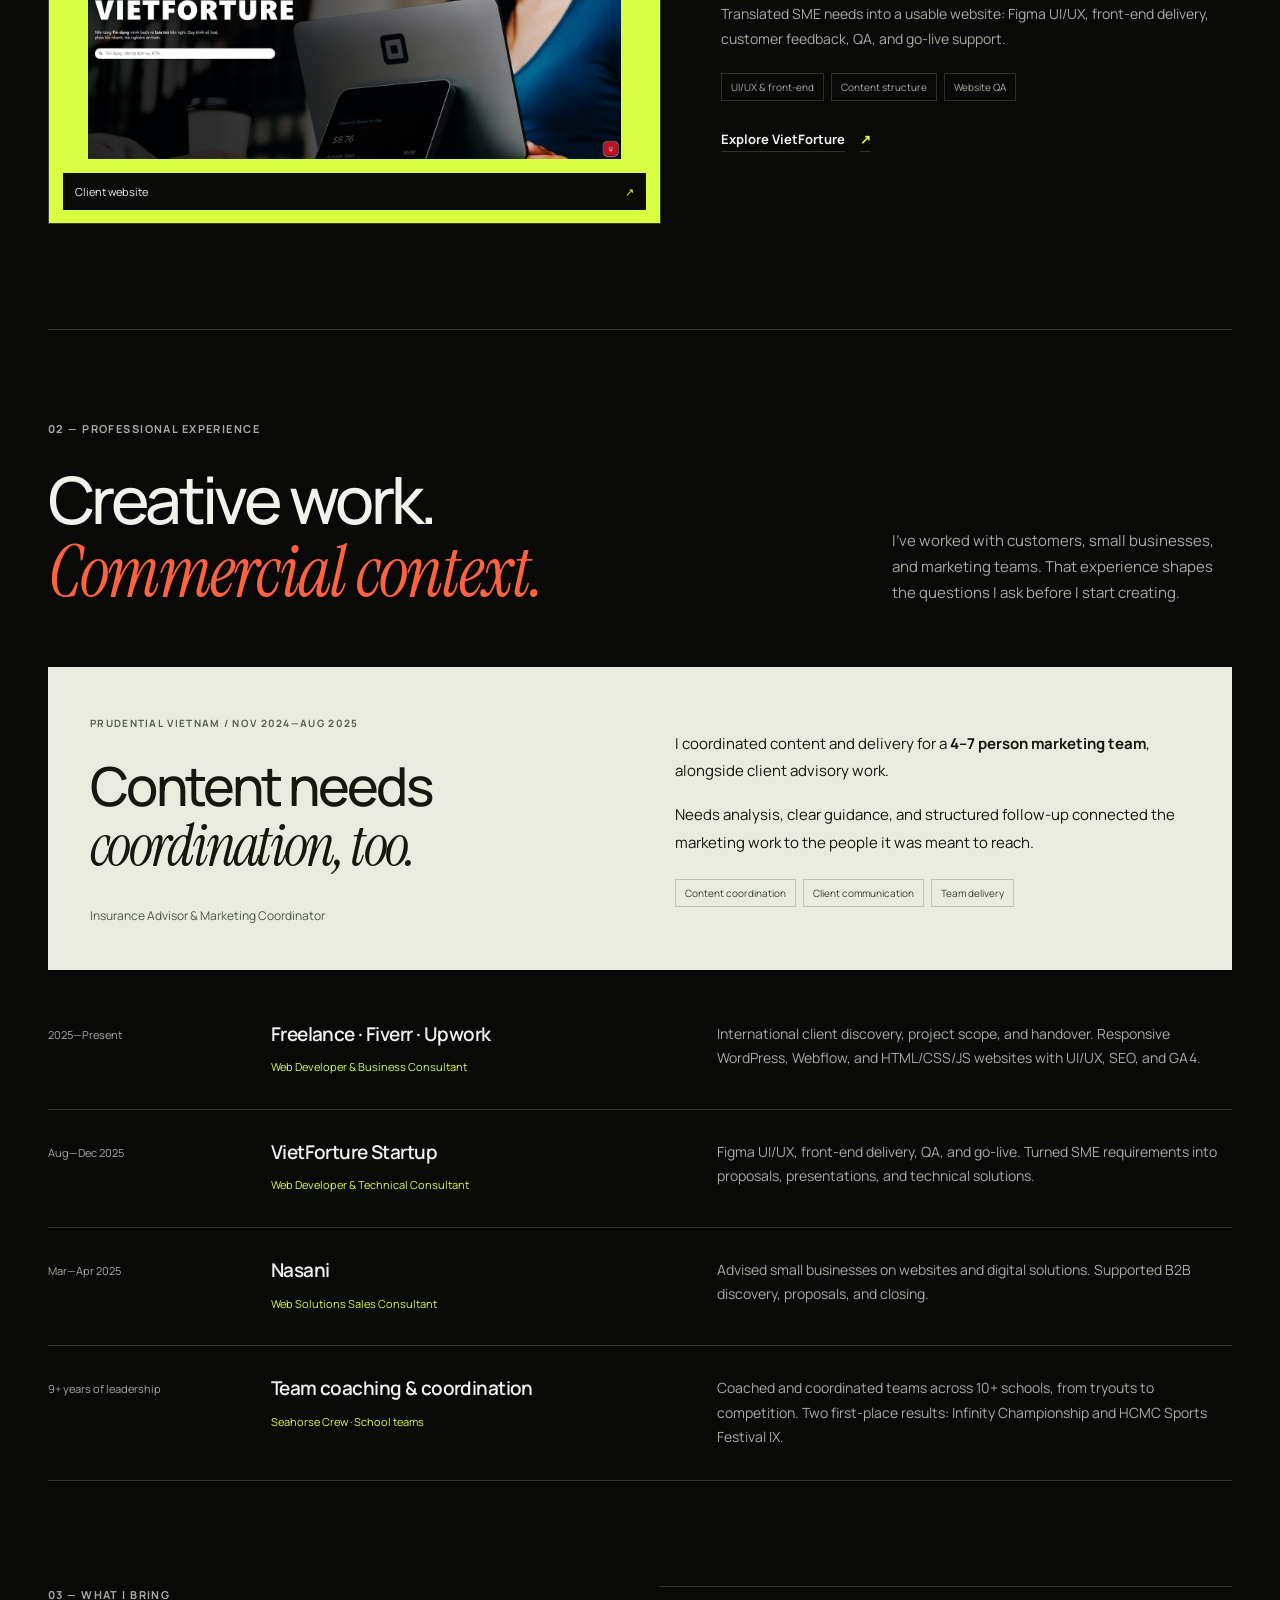
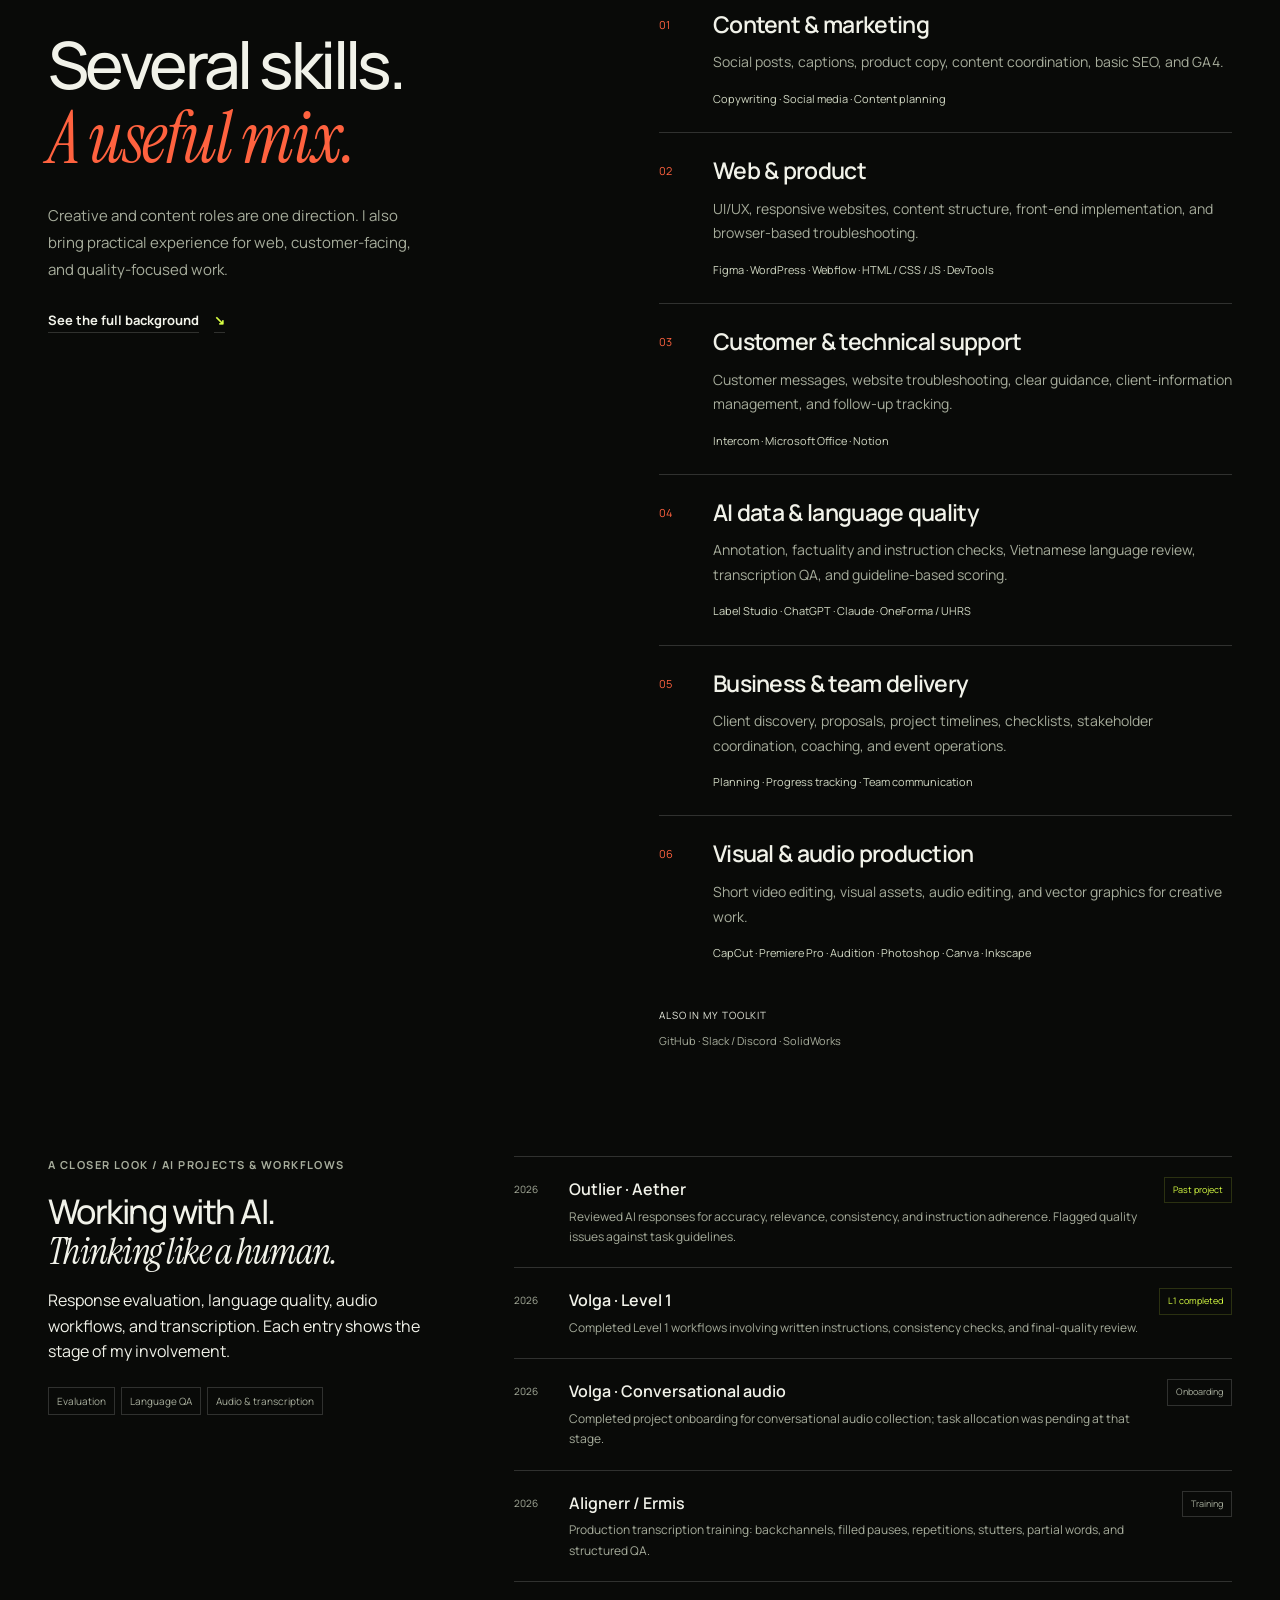
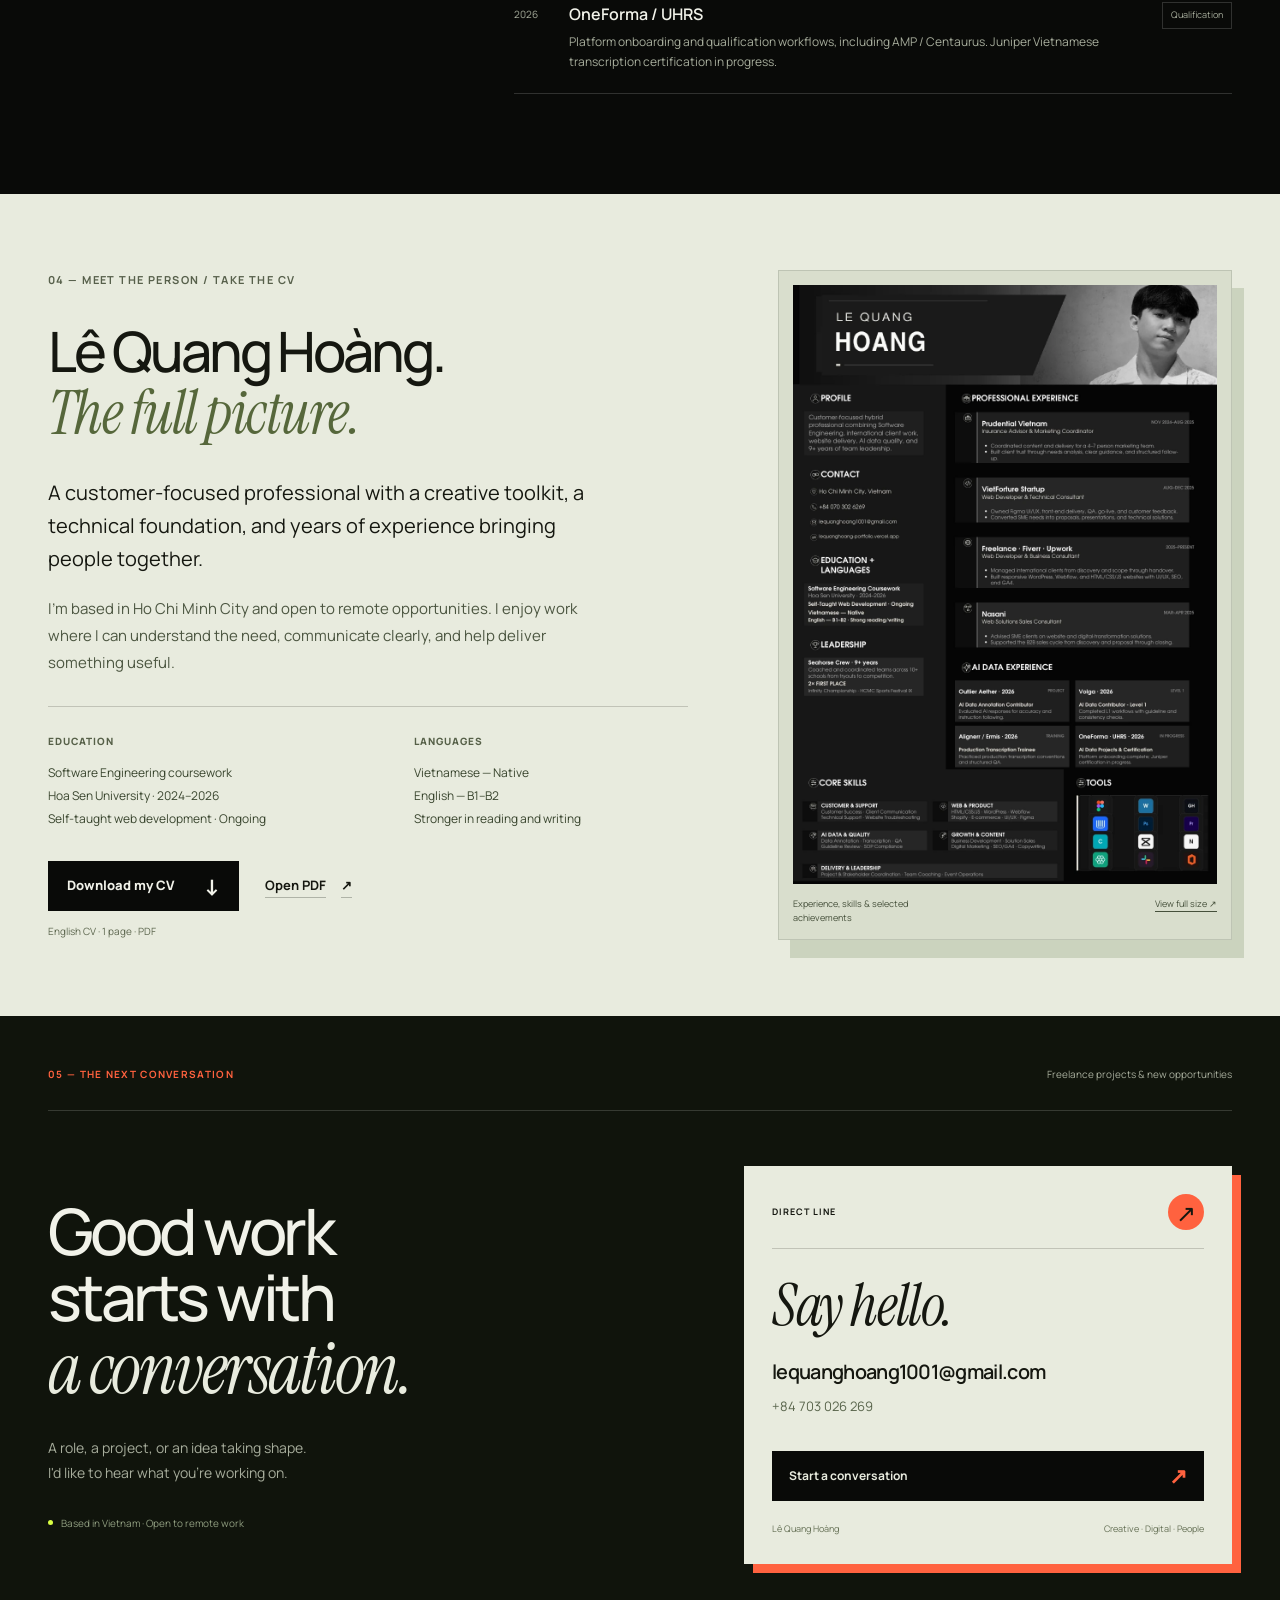
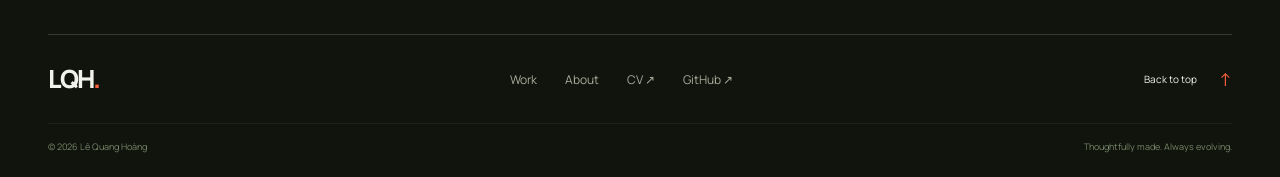
==== commit 7cd143ed: "Redesign Creative opening as interactive project exhibit and rebuild contact footer" ====
--- a/creative.html
+++ b/creative.html
@@ -10,8 +10,8 @@
   <link rel="preconnect" href="https://fonts.googleapis.com">
   <link rel="preconnect" href="https://fonts.gstatic.com" crossorigin>
   <link href="https://fonts.googleapis.com/css2?family=Instrument+Serif:ital@0;1&amp;family=Manrope:wght@400;500;600;700;800&amp;display=swap" rel="stylesheet">
-  <link rel="stylesheet" href="creative.css?v=20260910-identity">
-  <script src="creative.js?v=20260910-identity" defer></script>
+  <link rel="stylesheet" href="creative.css?v=20260910-exhibit">
+  <script src="creative.js?v=20260910-exhibit" defer></script>
 </head>
 <body id="top">
   <div class="scroll-progress" aria-hidden="true"><span id="scrollProgress"></span></div>
@@ -29,50 +29,42 @@
   </header>
 
   <main>
-    <section class="hero hero-identity" aria-labelledby="heroTitle">
-      <div class="hero-heading">
-        <div class="identity-topline" data-hero-enter><span>Independent mind. Connected skills.</span><span>Creative / Digital / People</span></div>
-        <h1 class="hero-name" id="heroTitle" aria-label="LEQUANHOANG — Lê Quang Hoàng"><span class="hero-name-text" data-hero-enter>LEQUAN<span>HOANG</span></span></h1>
-        <div class="identity-baseline"><span>Lê Quang Hoàng · Multidisciplinary portfolio</span><span>Based in Vietnam <span aria-hidden="true">↘</span></span></div>
-      </div>
-      <div class="hero-about" id="about" data-hero-enter>
-        <figure class="about-snapshot"><img src="profile.jpg" width="960" height="960" alt="Hoàng behind the camera" fetchpriority="high"><figcaption>That's me, Hoàng.</figcaption></figure>
-        <div class="about-introduction"><p class="micro-label">The human behind the work</p><h2>A builder's mindset.<br><em>A coach's instinct.</em></h2><p>I write, build, and troubleshoot. From creative content and websites to customer conversations and AI quality, I connect the idea with the people who need it.</p><div class="about-signature"><span aria-hidden="true">↳</span> Curious enough to explore. Practical enough to deliver.</div></div>
-        <div class="about-actions">
-          <span class="about-availability"><i aria-hidden="true"></i> Open to remote opportunities</span>
-          <a class="primary-link" href="#work">Explore my work <span aria-hidden="true">↘</span></a>
-          <a class="text-link" href="LeQuangHoang.pdf?v=20260910" target="_blank" rel="noopener">View my CV <span aria-hidden="true">↗</span></a>
-          <span class="about-location">Ho Chi Minh City, Vietnam</span>
-        </div>
-      </div>
-
-      <div class="hero-gallery" data-hero-gallery>
-        <div class="hero-scene" aria-label="Three ways to explore my work">
-          <div class="scene-composition">
-            <div class="scene-card scene-web">
-              <div class="scene-card-top"><span>01 / My digital portfolio</span><span aria-hidden="true">↗</span></div>
-              <div class="live-preview hero-portfolio-preview" data-live-preview><iframe src="index.html?embedded=creative" title="Live view of my interactive portfolio" width="1280" height="800" tabindex="-1" aria-hidden="true"></iframe></div>
-              <div class="scene-card-caption"><strong>My portfolio.</strong><span>Interactive workspace · Web projects</span></div>
-              <a class="scene-card-link" href="index.html" target="_blank" rel="noopener" aria-label="Open my interactive portfolio in a new tab"></a>
-            </div>
-            <a class="scene-card scene-crew" href="#seahorse">
-              <div class="scene-card-top"><span>02 / The team &amp; its story</span><span aria-hidden="true">↗</span></div>
-              <div class="scene-image"><img src="https://raw.githubusercontent.com/lqhoang01/seahorse/1fb6b17e16a834ae7af0cbbb91271e10eb9913d1/images/seahorse-crew-hero.jpg" width="2048" height="1366" alt="The Seahorse Crew team"></div>
-              <div class="scene-card-caption"><strong>Seahorse Crew.</strong><span>Coach / HLV + casting website creator</span></div>
-            </a>
-            <a class="scene-card scene-cv" href="#cv">
-              <div class="scene-card-top"><span>03 / The full picture</span><span aria-hidden="true">↗</span></div>
-              <div class="scene-cv-paper"><img src="images/cv-preview.webp" width="990" height="1400" alt="Full-page preview of Lê Quang Hoàng's CV"></div>
-              <div class="scene-card-caption"><strong>More than one role.</strong><span>Experience, skills &amp; downloadable CV</span></div>
-            </a>
-          </div>
-        </div>
-        <div class="scene-footer">
-          <span class="scene-note">One person. <span>Different ways to contribute.</span></span>
-          <button class="motion-toggle" type="button" data-motion-toggle aria-pressed="false" aria-label="Enable hero motion" hidden><span class="motion-symbol" aria-hidden="true">▶</span><span data-motion-label>Motion off</span></button>
-          <a class="scene-scroll" href="#work">Step into the work <span aria-hidden="true">↓</span></a>
-        </div>
-      </div>
+    <section class="hero-exhibit page-width" aria-labelledby="heroTitle">
+      <div class="exhibit-intro" id="about">
+        <p class="micro-label" data-hero-enter><span class="intro-tick" aria-hidden="true"></span> A multidisciplinary practice</p>
+        <h1 id="heroTitle" data-hero-enter>Creative,<br><em>in practice.</em></h1>
+        <p class="exhibit-description" data-hero-enter>I shape content, build websites, and help people find clear answers. Different skills, brought together in the work.</p>
+        <div class="intro-person" data-hero-enter><img src="profile.jpg" width="960" height="960" alt="Hoàng holding a camera" fetchpriority="high"><div><span>Hi, I'm Hoàng.</span><p>A builder's mindset.<br>A coach's instinct.</p></div></div>
+        <div class="exhibit-intro-actions" data-hero-enter><a class="primary-link" href="#work">See selected work <span aria-hidden="true">↘</span></a><a class="text-link" href="LeQuangHoang.pdf?v=20260910" target="_blank" rel="noopener">Read my CV <span aria-hidden="true">↗</span></a></div>
+        <div class="intro-location"><span class="availability-dot" aria-hidden="true"></span> Ho Chi Minh City <span aria-hidden="true">/</span> Open to remote work</div>
+      </div>
+
+      <div class="exhibit" data-exhibit>
+        <div class="exhibit-topline"><span><i aria-hidden="true"></i> Inside the work</span><span data-exhibit-counter>01 / 03</span></div>
+        <div class="exhibit-perspective">
+          <div class="exhibit-object">
+            <div class="exhibit-panel" id="exhibit-portfolio" data-exhibit-panel>
+              <div class="exhibit-media exhibit-media-web" data-live-preview><iframe src="index.html?embedded=creative" title="Preview of Hoàng's interactive portfolio" width="1280" height="800" tabindex="-1" aria-hidden="true"></iframe><a class="exhibit-media-link" href="index.html" target="_blank" rel="noopener" aria-label="Open my interactive portfolio in a new tab"></a></div>
+              <div class="exhibit-caption"><div><span>Design &amp; development</span><h2>My digital portfolio.</h2></div><a href="index.html" target="_blank" rel="noopener" aria-label="Open my digital portfolio in a new tab">Explore <span aria-hidden="true">↗</span></a></div>
+            </div>
+            <div class="exhibit-panel" id="exhibit-seahorse" data-exhibit-panel hidden>
+              <div class="exhibit-media exhibit-media-crew"><a href="https://seahorse-crew.vercel.app/" target="_blank" rel="noopener" aria-label="Open the Seahorse Crew casting website"><img src="https://raw.githubusercontent.com/lqhoang01/seahorse/1fb6b17e16a834ae7af0cbbb91271e10eb9913d1/images/seahorse-crew-hero.jpg" width="2048" height="1366" alt="Seahorse Crew team photo shown in full" loading="lazy"></a></div>
+              <div class="exhibit-caption"><div><span>Coach / HLV &amp; website creator</span><h2>Seahorse Crew.</h2></div><a href="https://seahorse-crew.vercel.app/" target="_blank" rel="noopener" aria-label="Visit Seahorse Crew">Visit <span aria-hidden="true">↗</span></a></div>
+            </div>
+            <div class="exhibit-panel" id="exhibit-cv" data-exhibit-panel hidden>
+              <div class="exhibit-media exhibit-media-cv"><a href="LeQuangHoang.pdf?v=20260910" target="_blank" rel="noopener" aria-label="Open the full CV PDF"><img src="images/cv-preview.webp" width="990" height="1400" alt="Complete preview of Hoàng's CV" loading="lazy"></a><div class="cv-exhibit-note" aria-hidden="true"><span>THE<br>FULL<br>PICTURE.</span><small>Experience / Skills / Background</small></div></div>
+              <div class="exhibit-caption"><div><span>Experience across disciplines</span><h2>The full background.</h2></div><a href="LeQuangHoang.pdf?v=20260910" download="LE_QUANG_HOANG_CV.pdf">Get CV <span aria-hidden="true">↓</span></a></div>
+            </div>
+          </div>
+        </div>
+        <nav class="exhibit-switch" aria-label="Choose what to explore" data-exhibit-tabs>
+          <a class="is-active" id="tab-portfolio" href="index.html" target="_blank" rel="noopener" data-exhibit-tab="exhibit-portfolio"><span>01</span> Portfolio <b aria-hidden="true">↗</b></a>
+          <a id="tab-seahorse" href="https://seahorse-crew.vercel.app/" target="_blank" rel="noopener" data-exhibit-tab="exhibit-seahorse"><span>02</span> Seahorse <b aria-hidden="true">↗</b></a>
+          <a id="tab-cv" href="LeQuangHoang.pdf?v=20260910" target="_blank" rel="noopener" data-exhibit-tab="exhibit-cv"><span>03</span> My CV <b aria-hidden="true">↗</b></a>
+        </nav>
+        <div class="exhibit-bottomline"><p>Real projects. Different sides of my work.</p><button class="exhibit-motion" type="button" data-motion-toggle hidden aria-pressed="false"><span aria-hidden="true">Ⅱ</span><span data-motion-label>Motion on</span></button></div>
+      </div>
+      <div class="hero-bottomline"><span>Content &amp; design <i aria-hidden="true">/</i> Websites <i aria-hidden="true">/</i> People &amp; quality</span><a href="#work">Scroll to the stories <span aria-hidden="true">↓</span></a></div>
     </section>
 
     <div class="practice-strip" aria-label="Areas of work">
@@ -192,12 +184,22 @@
       </div>
     </section>
 
-    <footer class="contact contact-studio" id="contact">
-      <div class="footer-inner page-width">
-        <div class="footer-topline"><span>05 / A good place to start</span><span><i aria-hidden="true"></i> Open to work &amp; collaboration</span></div>
-        <a class="footer-invitation" href="mailto:lequanghoang1001@gmail.com" aria-label="Let's make something work — email Lê Quang Hoàng"><h2>LET'S MAKE<br><em>something work.</em></h2><span class="footer-invitation-arrow" aria-hidden="true">↗</span></a>
-        <div class="footer-bottom-grid"><p class="footer-note">A project. A role. An idea.<br>Tell me what you have in mind.</p><div class="footer-contact-links"><a href="mailto:lequanghoang1001@gmail.com"><span>Email me</span><strong>lequanghoang1001@gmail.com</strong><b aria-hidden="true">↗</b></a><a href="tel:+84703026269"><span>Give me a call</span><strong>+84 703 026 269</strong><b aria-hidden="true">↗</b></a></div><nav class="footer-navigation" aria-label="Footer navigation"><a href="index.html" target="_blank" rel="noopener">My portfolio ↗</a><a href="LeQuangHoang.pdf?v=20260910" target="_blank" rel="noopener">Read my CV ↗</a><a href="https://github.com/lqhoang01" target="_blank" rel="noopener">GitHub ↗</a></nav></div>
-        <div class="footer-line"><a class="footer-signature" href="#top" aria-label="Back to top">LQH<span>.</span></a><span>© 2026 Lê Quang Hoàng · Creative / Digital / People</span><a href="#top">Back to top ↑</a></div>
+    <footer class="footer-reach" id="contact">
+      <div class="page-width">
+        <div class="reach-topline"><p class="micro-label">05 — The next conversation</p><span>Freelance projects &amp; new opportunities</span></div>
+        <div class="reach-layout">
+          <div class="reach-copy"><h2>Good work<br>starts with<br><em>a conversation.</em></h2><p>A role, a project, or an idea taking shape.<br>I'd like to hear what you're working on.</p><span class="reach-availability"><i aria-hidden="true"></i> Based in Vietnam · Open to remote work</span></div>
+          <div class="reach-card">
+            <div class="reach-card-top"><span>DIRECT LINE</span><span class="reach-mark" aria-hidden="true">↗</span></div>
+            <p class="reach-greeting">Say hello.</p>
+            <a class="reach-email" href="mailto:lequanghoang1001@gmail.com">lequanghoang1001@gmail.com</a>
+            <a class="reach-phone" href="tel:+84703026269">+84 703 026 269</a>
+            <a class="reach-send" href="mailto:lequanghoang1001@gmail.com">Start a conversation <span aria-hidden="true">↗</span></a>
+            <div class="reach-card-bottom"><span>Lê Quang Hoàng</span><span>Creative · Digital · People</span></div>
+          </div>
+        </div>
+        <div class="reach-footer"><a class="reach-logo" href="#top" aria-label="Back to top">LQH<span>.</span></a><nav aria-label="Footer navigation"><a href="#work">Work</a><a href="#about">About</a><a href="LeQuangHoang.pdf?v=20260910" target="_blank" rel="noopener">CV ↗</a><a href="https://github.com/lqhoang01" target="_blank" rel="noopener">GitHub ↗</a></nav><a class="reach-top" href="#top">Back to top <span aria-hidden="true">↑</span></a></div>
+        <div class="reach-colophon"><span>© 2026 Lê Quang Hoàng</span><span>Thoughtfully made. Always evolving.</span></div>
       </div>
     </footer>
   </main>
--- a/creative.css
+++ b/creative.css
@@ -552,9 +552,183 @@
   .footer-signature { font-size: 32px; }
 }
 
+/* A single exhibition surface anchors the opening. */
+.hero-exhibit { display: grid; grid-template-columns: minmax(0, .85fr) minmax(0, 1.45fr); gap: 0 72px; align-items: center; padding-top: 48px; padding-bottom: 24px; }
+.exhibit-intro { min-width: 0; padding-bottom: 22px; }
+.exhibit-intro > .micro-label { display: flex; align-items: center; gap: 9px; color: var(--muted); font-size: 10px; letter-spacing: .09em; }
+.intro-tick { display: inline-block; width: 15px; height: 15px; border: 1px solid var(--orange); transform: rotate(45deg); }
+.exhibit-intro h1 { margin: 27px 0 25px; font-size: clamp(61px, 6.05vw, 89px); font-weight: 600; line-height: 1; letter-spacing: -.067em; }
+.exhibit-intro h1 em { display: inline-block; padding-top: .06em; color: var(--acid); font: italic 400 1.12em/1 var(--serif); letter-spacing: -.04em; }
+.exhibit-description { max-width: 370px; margin: 0; color: var(--muted); font-size: 15px; line-height: 1.8; }
+.intro-person { display: flex; align-items: center; gap: 15px; margin-top: 28px; }
+.intro-person img { width: 62px; height: 62px; border-radius: 3px; border: 1px solid #cbd6b538; }
+.intro-person > div > span { font-size: 15px; font-weight: 700; }
+.intro-person p { margin: 4px 0 0; font-size: 12px; color: var(--muted); line-height: 1.5; }
+.exhibit-intro-actions { display: flex; flex-wrap: wrap; align-items: center; gap: 10px 22px; margin-top: 28px; }
+.exhibit-intro-actions .primary-link { gap: 23px; padding: 12px 16px; }
+.intro-location { display: flex; flex-wrap: wrap; gap: 7px; align-items: center; margin-top: 22px; color: #949f85; font-size: 10px; }
+.intro-location > span:not(.availability-dot) { margin-inline: 4px; color: #556244; }
+.availability-dot { display: inline-block; width: 5px; height: 5px; border-radius: 50%; background: var(--acid); margin-right: 2px; }
+.exhibit { min-width: 0; --scene-rx: 0deg; --scene-ry: 0deg; --scene-lift: 0px; --shine-x: 50%; --shine-y: 20%; }
+.exhibit-topline { display: flex; justify-content: space-between; gap: 20px; color: var(--muted); font-size: 10px; letter-spacing: .08em; text-transform: uppercase; padding-inline: 8px; }
+.exhibit-topline > span:first-child { display: flex; align-items: center; gap: 8px; }
+.exhibit-topline i { width: 5px; height: 5px; background: var(--orange); border-radius: 50%; }
+.exhibit-topline > span:last-child { font-variant-numeric: tabular-nums; }
+.exhibit-perspective { padding: 25px 9px 28px; perspective: 1600px; }
+.exhibit-object { position: relative; padding: 10px; background: #dfe5d6; border: 1px solid #f3f7e8; box-shadow: 2px 3px 0 #a6b091, 4px 6px 0 #67794c, 7px 10px 0 #253317, 0 35px 60px #0008; transform: translateY(var(--scene-lift)) rotateX(var(--scene-rx)) rotateY(var(--scene-ry)); transform-style: preserve-3d; }
+.exhibit-object::after { content: ""; position: absolute; inset: 0; pointer-events: none; z-index: 3; background: radial-gradient(circle at var(--shine-x) var(--shine-y), #ffffff24, transparent 55%); }
+.exhibit-panel[hidden] { display: none !important; }
+.exhibit-panel:focus-visible { outline: 2px solid var(--black); outline-offset: 3px; }
+.exhibit-media { position: relative; width: 100%; aspect-ratio: 16 / 10; overflow: hidden; background: #0c131d; }
+.exhibit-media-web iframe { width: 1280px; height: 800px; max-width: none; display: block; border: 0; pointer-events: none; transform: scale(var(--preview-scale, .45)); transform-origin: top left; }
+.exhibit-media-link { position: absolute; inset: 0; z-index: 2; }
+.exhibit-media-link:focus-visible { outline-offset: -6px; }
+.exhibit-media-crew { background: #1a2015; }
+.exhibit-media-crew > a { position: absolute; inset: 18px; display: block; }
+.exhibit-media-crew img, .exhibit-media-cv img { width: 100%; height: 100%; object-fit: contain; }
+.exhibit-media-cv { background: #252d1c; }
+.exhibit-media-cv > a { position: absolute; inset: 18px 48% 18px 18px; display: block; }
+.cv-exhibit-note { position: absolute; inset: 18px 18px 18px 58%; display: flex; flex-direction: column; justify-content: center; gap: 18px; color: var(--paper); }
+.cv-exhibit-note > span { font-size: clamp(25px, 3.3vw, 48px); font-weight: 800; line-height: .96; letter-spacing: -.045em; }
+.cv-exhibit-note small { max-width: 150px; color: #a3b18f; font-size: 10px; line-height: 1.6; }
+.exhibit-caption { display: flex; justify-content: space-between; gap: 20px; align-items: center; padding: 19px 10px 9px; color: var(--ink); }
+.exhibit-caption > div > span { font-size: 9px; letter-spacing: .06em; text-transform: uppercase; color: #536145; }
+.exhibit-caption h2 { font-size: clamp(20px, 2.1vw, 30px); font-weight: 600; line-height: 1.2; letter-spacing: -.04em; margin: 5px 0 0; }
+.exhibit-caption > a { display: flex; align-items: center; gap: 17px; min-height: 44px; padding-left: 16px; border-left: 1px solid #15171033; font-size: 11px; font-weight: 700; white-space: nowrap; }
+.exhibit-caption > a > span { font-size: 23px; font-weight: 400; }
+.exhibit-switch { display: grid; grid-template-columns: repeat(3, minmax(0, 1fr)); gap: 0; border-bottom: 1px solid var(--line); }
+.exhibit-switch > a { min-height: 59px; display: flex; align-items: center; gap: 10px; padding: 11px 12px; border-bottom: 2px solid transparent; color: var(--muted); font-size: 12px; font-weight: 600; transition: color .2s, background .2s; }
+.exhibit-switch > a > span { color: #78866a; font-size: 9px; font-weight: 400; }
+.exhibit-switch > a > b { margin-left: auto; font-size: 16px; font-weight: 400; }
+.exhibit-switch > a:hover { color: var(--white); background: #d9ff4306; }
+.exhibit-switch > a.is-active { border-color: var(--acid); color: var(--acid); }
+.exhibit-switch > a.is-active > span { color: var(--acid); }
+.exhibit-bottomline { display: flex; align-items: center; justify-content: space-between; gap: 14px; padding: 12px 6px 0; }
+.exhibit-bottomline > p { color: #88977a; margin: 0; font-size: 10px; }
+.exhibit-motion { display: inline-flex; align-items: center; gap: 8px; min-height: 36px; padding: 6px 8px; color: var(--muted); border: 0; background: transparent; cursor: pointer; font-size: 10px; }
+.exhibit-motion[hidden] { display: none; }
+.exhibit-motion[aria-pressed="true"] { color: var(--acid); }
+.exhibit-motion:disabled { cursor: default; }
+.exhibit.is-motion-off .exhibit-object { transform: none; }
+.hero-bottomline { grid-column: 1 / -1; display: flex; justify-content: space-between; align-items: center; gap: 24px; padding: 24px 0 0; margin-top: 27px; border-top: 1px solid var(--line); color: var(--muted); font-size: 10px; }
+.hero-bottomline i { margin-inline: 12px; color: #52623f; font-style: normal; }
+.hero-bottomline > a { min-height: 40px; display: flex; align-items: center; gap: 20px; color: var(--paper); }
+.hero-bottomline > a > span { color: var(--acid); }
+
+/* A quieter closing composition, with one clear contact card. */
+.footer-reach { padding: 50px 0 0; color: var(--white); background: #10140c; }
+.reach-topline { display: flex; justify-content: space-between; align-items: center; gap: 24px; padding-bottom: 28px; border-bottom: 1px solid var(--line); }
+.reach-topline .micro-label { color: var(--orange); font-size: 10px; }
+.reach-topline > span { color: var(--muted); font-size: 10px; }
+.reach-layout { display: grid; grid-template-columns: 1.1fr .9fr; gap: 100px; align-items: center; padding: 55px 0 70px; }
+.reach-copy h2 { margin: 0; font-size: clamp(42px, 5vw, 72px); font-weight: 500; line-height: 1.03; letter-spacing: -.055em; }
+.reach-copy h2 em { color: var(--paper); font: italic 400 1.12em/1.1 var(--serif); letter-spacing: -.035em; }
+.reach-copy > p { margin: 26px 0 22px; color: var(--muted); font-size: 14px; line-height: 1.8; }
+.reach-availability { display: inline-flex; align-items: center; gap: 8px; color: #909e80; font-size: 10px; }
+.reach-availability i { width: 5px; height: 5px; background: var(--acid); border-radius: 50%; }
+.reach-card { position: relative; min-width: 0; background: var(--paper); color: var(--ink); padding: 28px; box-shadow: 9px 9px 0 var(--orange); }
+.reach-card-top { display: flex; align-items: center; justify-content: space-between; gap: 20px; padding-bottom: 18px; border-bottom: 1px solid #15171030; font-size: 9px; font-weight: 700; letter-spacing: .11em; }
+.reach-mark { display: grid; place-items: center; background: var(--orange); width: 36px; height: 36px; border-radius: 50%; font-size: 24px; font-weight: 400; letter-spacing: 0; }
+.reach-greeting { margin: 28px 0 22px; font: italic 400 clamp(43px, 4.5vw, 64px)/1 var(--serif); letter-spacing: -.025em; }
+.reach-email { display: block; font-size: clamp(13px, 1.55vw, 22px); line-height: 1.5; letter-spacing: -.035em; font-weight: 600; overflow-wrap: anywhere; }
+.reach-phone { display: inline-block; min-height: 40px; padding-top: 9px; font-size: 13px; color: #59654c; }
+.reach-send { margin-top: 24px; display: flex; align-items: center; justify-content: space-between; gap: 20px; padding: 14px 17px; min-height: 50px; background: var(--black); color: var(--paper); font-size: 12px; font-weight: 700; transition: background .2s; }
+.reach-send > span { color: var(--orange); font-size: 22px; line-height: 1; }
+.reach-send:hover { background: #344024; }
+.reach-card-bottom { margin-top: 21px; display: flex; justify-content: space-between; flex-wrap: wrap; gap: 6px 16px; color: #657055; font-size: 9px; }
+.reach-footer { border-top: 1px solid var(--line); padding-block: 24px; display: flex; justify-content: space-between; align-items: center; gap: 30px; }
+.reach-logo { font-size: 25px; font-weight: 800; letter-spacing: -.075em; }
+.reach-logo span { color: var(--orange); }
+.reach-footer nav { display: flex; gap: 28px; font-size: 12px; color: var(--muted); }
+.reach-footer nav a { padding-block: 10px; }
+.reach-footer nav a:hover { color: var(--acid); }
+.reach-top { display: inline-flex; align-items: center; gap: 22px; min-height: 40px; font-size: 10px; }
+.reach-top > span { font-size: 18px; color: var(--orange); }
+.reach-colophon { display: flex; justify-content: space-between; gap: 24px; padding-block: 16px 22px; border-top: 1px solid #f1f2e90d; color: #78866a; font-size: 9px; }
+
+@media (max-width: 1100px) {
+  .hero-exhibit { grid-template-columns: .9fr 1.4fr; gap: 0 38px; padding-top: 34px; }
+  .exhibit-intro h1 { font-size: 6.1vw; }
+  .exhibit-description { font-size: 14px; }
+  .exhibit-intro-actions { gap: 9px 18px; }
+  .exhibit-perspective { padding-inline: 6px; }
+  .exhibit-caption { padding-inline: 4px; }
+  .exhibit-caption h2 { font-size: 22px; }
+  .exhibit-caption > a { gap: 12px; padding-left: 13px; }
+  .reach-layout { gap: 55px; }
+  .reach-card { padding: 24px; }
+}
+@media (max-width: 850px) {
+  .hero-exhibit { grid-template-columns: 1fr; gap: 34px 0; }
+  .exhibit-intro { display: grid; grid-template-columns: 1.1fr 1fr; gap: 0 34px; padding-bottom: 0; }
+  .exhibit-intro > .micro-label { grid-column: 1 / -1; }
+  .exhibit-intro h1 { grid-column: 1; grid-row: 2 / 4; font-size: clamp(59px, 8vw, 73px); margin-block: 26px 20px; }
+  .exhibit-description { grid-column: 2; grid-row: 2; padding-top: 28px; }
+  .intro-person { grid-column: 2; grid-row: 3; margin-top: 18px; }
+  .exhibit-intro-actions { grid-column: 1; grid-row: 4; margin-top: 5px; }
+  .intro-location { grid-column: 2; grid-row: 4; margin-top: 15px; align-self: start; }
+  .exhibit-perspective { padding: 24px 10px 30px; }
+  .exhibit-caption h2 { font-size: 28px; }
+  .cv-exhibit-note > span { font-size: 44px; }
+  .hero-bottomline { margin-top: 0; }
+  .reach-layout { grid-template-columns: 1fr 1fr; gap: 32px; }
+  .reach-copy h2 { font-size: 43px; }
+  .reach-card { padding: 23px; }
+  .reach-email { font-size: 15px; }
+  .reach-card-bottom { font-size: 8px; }
+}
+@media (max-width: 600px) {
+  .hero-exhibit { padding-top: 32px; gap: 30px; padding-bottom: 20px; }
+  .exhibit-intro { display: block; }
+  .exhibit-intro h1 { font-size: clamp(62px, 14vw, 82px); margin-block: 24px 22px; }
+  .exhibit-description { padding: 0; font-size: 15px; max-width: 440px; }
+  .intro-person { margin-top: 22px; }
+  .intro-person img { width: 55px; height: 55px; }
+  .exhibit-intro-actions { margin-top: 24px; gap: 10px 24px; }
+  .intro-location { margin-top: 20px; font-size: 10px; }
+  .exhibit-perspective { padding: 18px 5px 24px; }
+  .exhibit-object { padding: 7px; box-shadow: 2px 3px 0 #a6b091, 4px 6px 0 #67794c, 0 25px 35px #0006; }
+  .exhibit-topline { font-size: 9px; padding-inline: 3px; }
+  .exhibit-caption { padding: 14px 5px 8px; gap: 10px; }
+  .exhibit-caption > div > span { font-size: 8px; letter-spacing: .02em; }
+  .exhibit-caption h2 { font-size: clamp(18px, 4.6vw, 23px); }
+  .exhibit-caption > a { font-size: 10px; gap: 8px; padding-left: 9px; }
+  .exhibit-caption > a > span { font-size: 20px; }
+  .exhibit-media-crew > a { inset: 10px; }
+  .exhibit-media-cv > a { inset: 10px 48% 10px 10px; }
+  .cv-exhibit-note { inset: 10px 10px 10px 58%; gap: 10px; }
+  .cv-exhibit-note > span { font-size: clamp(21px, 6vw, 30px); }
+  .cv-exhibit-note small { font-size: 8px; }
+  .exhibit-switch > a { padding-inline: 6px; gap: 6px; font-size: 11px; min-height: 54px; }
+  .exhibit-switch > a > span { font-size: 8px; }
+  .exhibit-switch > a > b { font-size: 14px; }
+  .exhibit-bottomline { padding-inline: 0; gap: 8px; }
+  .exhibit-bottomline > p { max-width: 200px; font-size: 9px; }
+  .exhibit-motion { font-size: 9px; flex: 0 0 auto; }
+  .hero-bottomline { display: block; padding-top: 20px; font-size: 9px; }
+  .hero-bottomline i { margin-inline: 8px; }
+  .hero-bottomline > a { margin-top: 5px; justify-content: space-between; }
+  .footer-reach { padding-top: 30px; }
+  .reach-topline { display: block; padding-bottom: 20px; }
+  .reach-topline > span { display: block; margin-top: 11px; font-size: 10px; }
+  .reach-layout { grid-template-columns: 1fr; gap: 38px; padding: 36px 0 45px; }
+  .reach-copy h2 { font-size: clamp(45px, 10.5vw, 60px); }
+  .reach-copy > p { font-size: 14px; margin-top: 22px; }
+  .reach-availability { font-size: 10px; }
+  .reach-card { margin-right: 7px; padding: 25px 22px; box-shadow: 7px 7px 0 var(--orange); }
+  .reach-greeting { font-size: 52px; }
+  .reach-email { font-size: 16px; }
+  .reach-card-bottom { font-size: 9px; }
+  .reach-footer { display: grid; grid-template-columns: 1fr auto; gap: 14px 25px; padding-block: 20px; }
+  .reach-footer nav { grid-column: 1 / -1; grid-row: 2; gap: 28px; font-size: 12px; }
+  .reach-top { grid-column: 2; grid-row: 1; gap: 14px; }
+  .reach-colophon { font-size: 8px; gap: 16px; }
+  .reach-colophon > span:last-child { text-align: right; }
+}
+
 @media (prefers-reduced-motion: reduce) {
   html { scroll-behavior: auto; }
   *, *::before, *::after { animation: none !important; transition: none !important; }
-  .primary-link:hover, .dark-link:hover, .scene-composition { transform: none; }
+  .primary-link:hover, .dark-link:hover, .scene-composition, .exhibit-object { transform: none; }
   .scene-card::after { display: none; }
 }
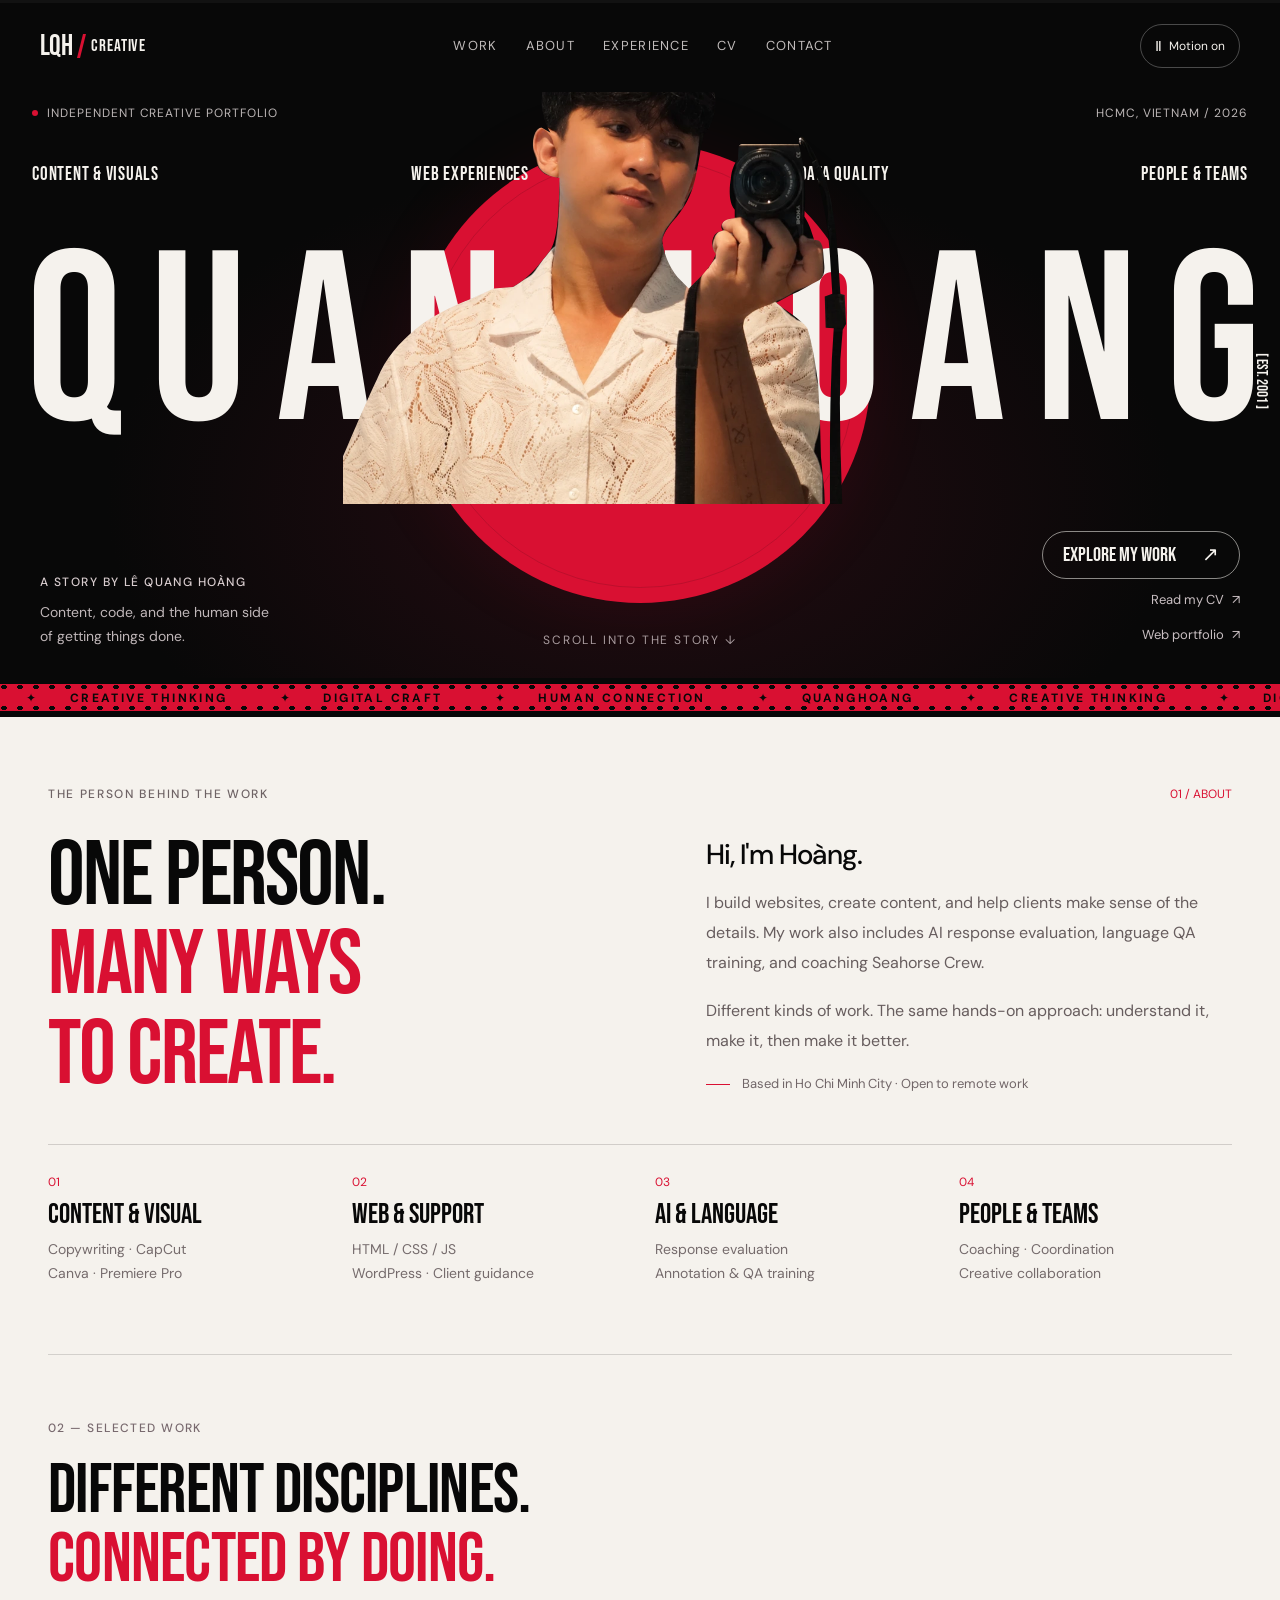
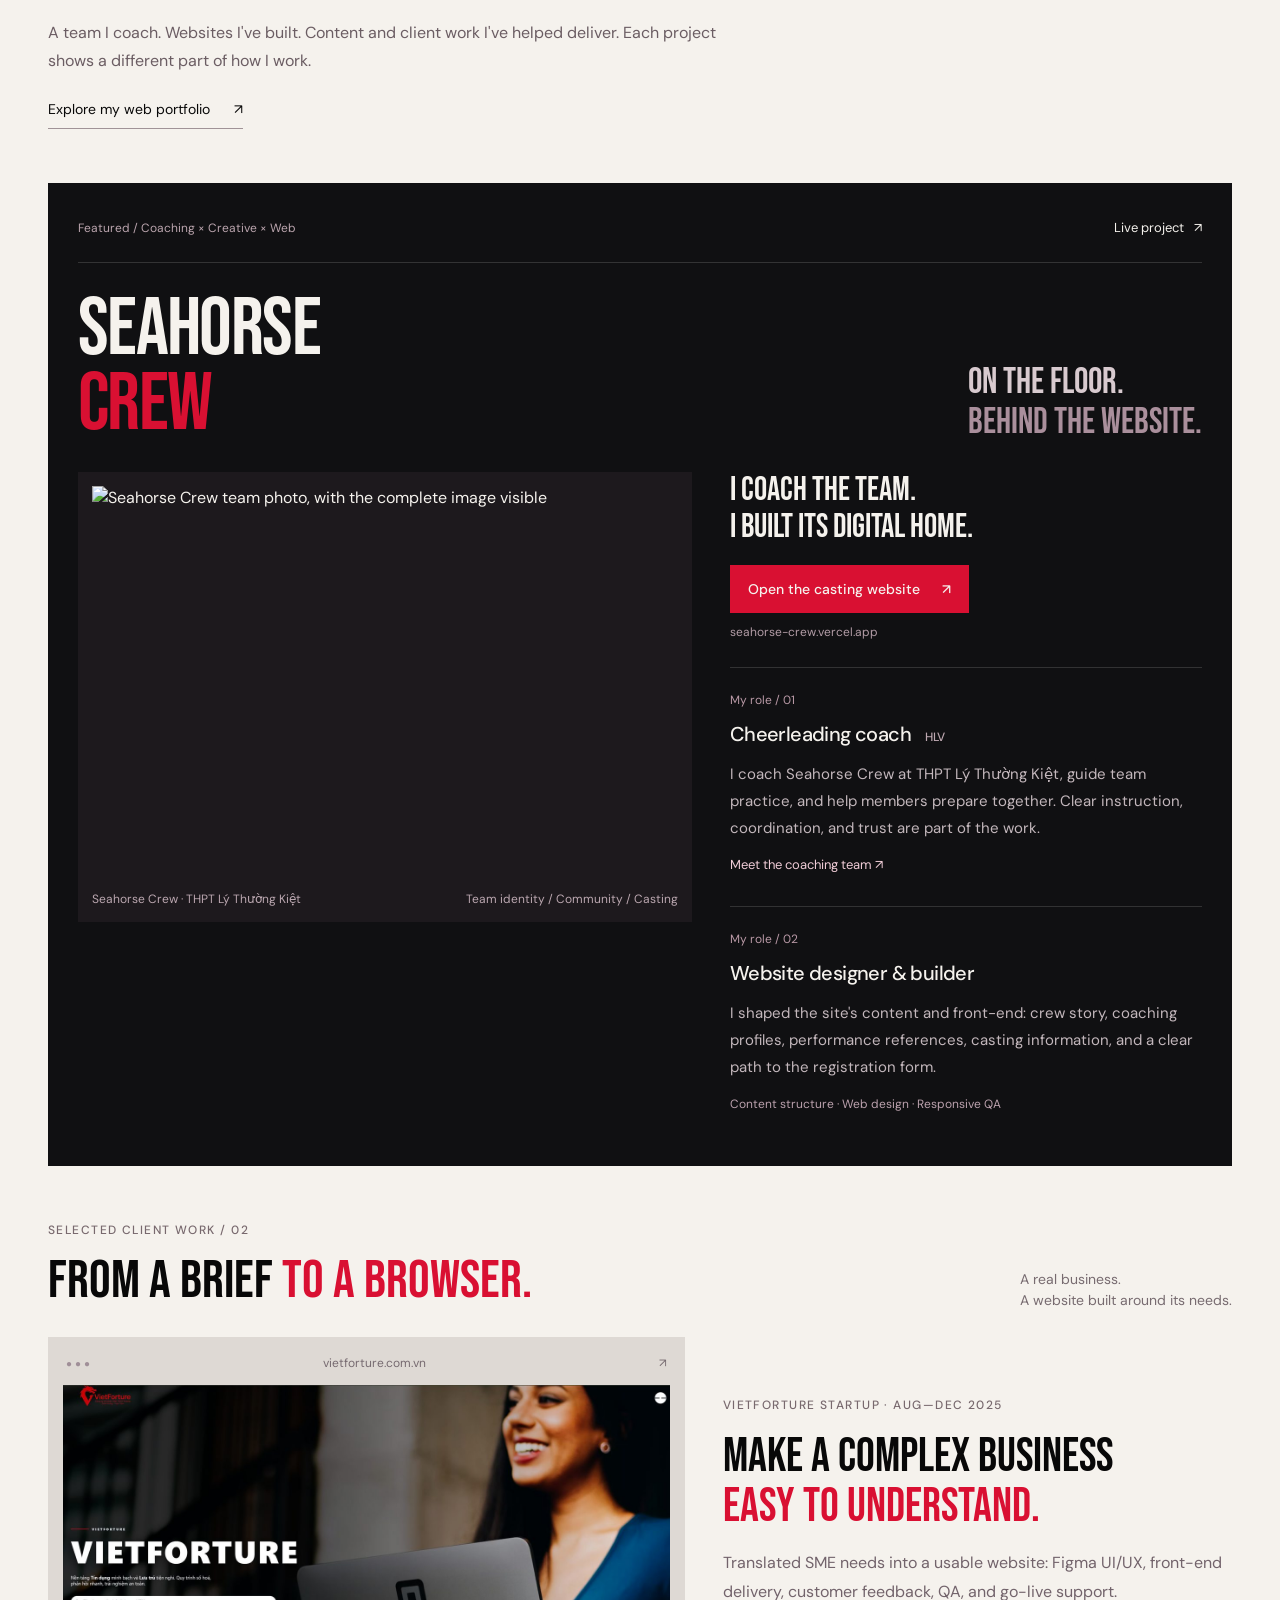
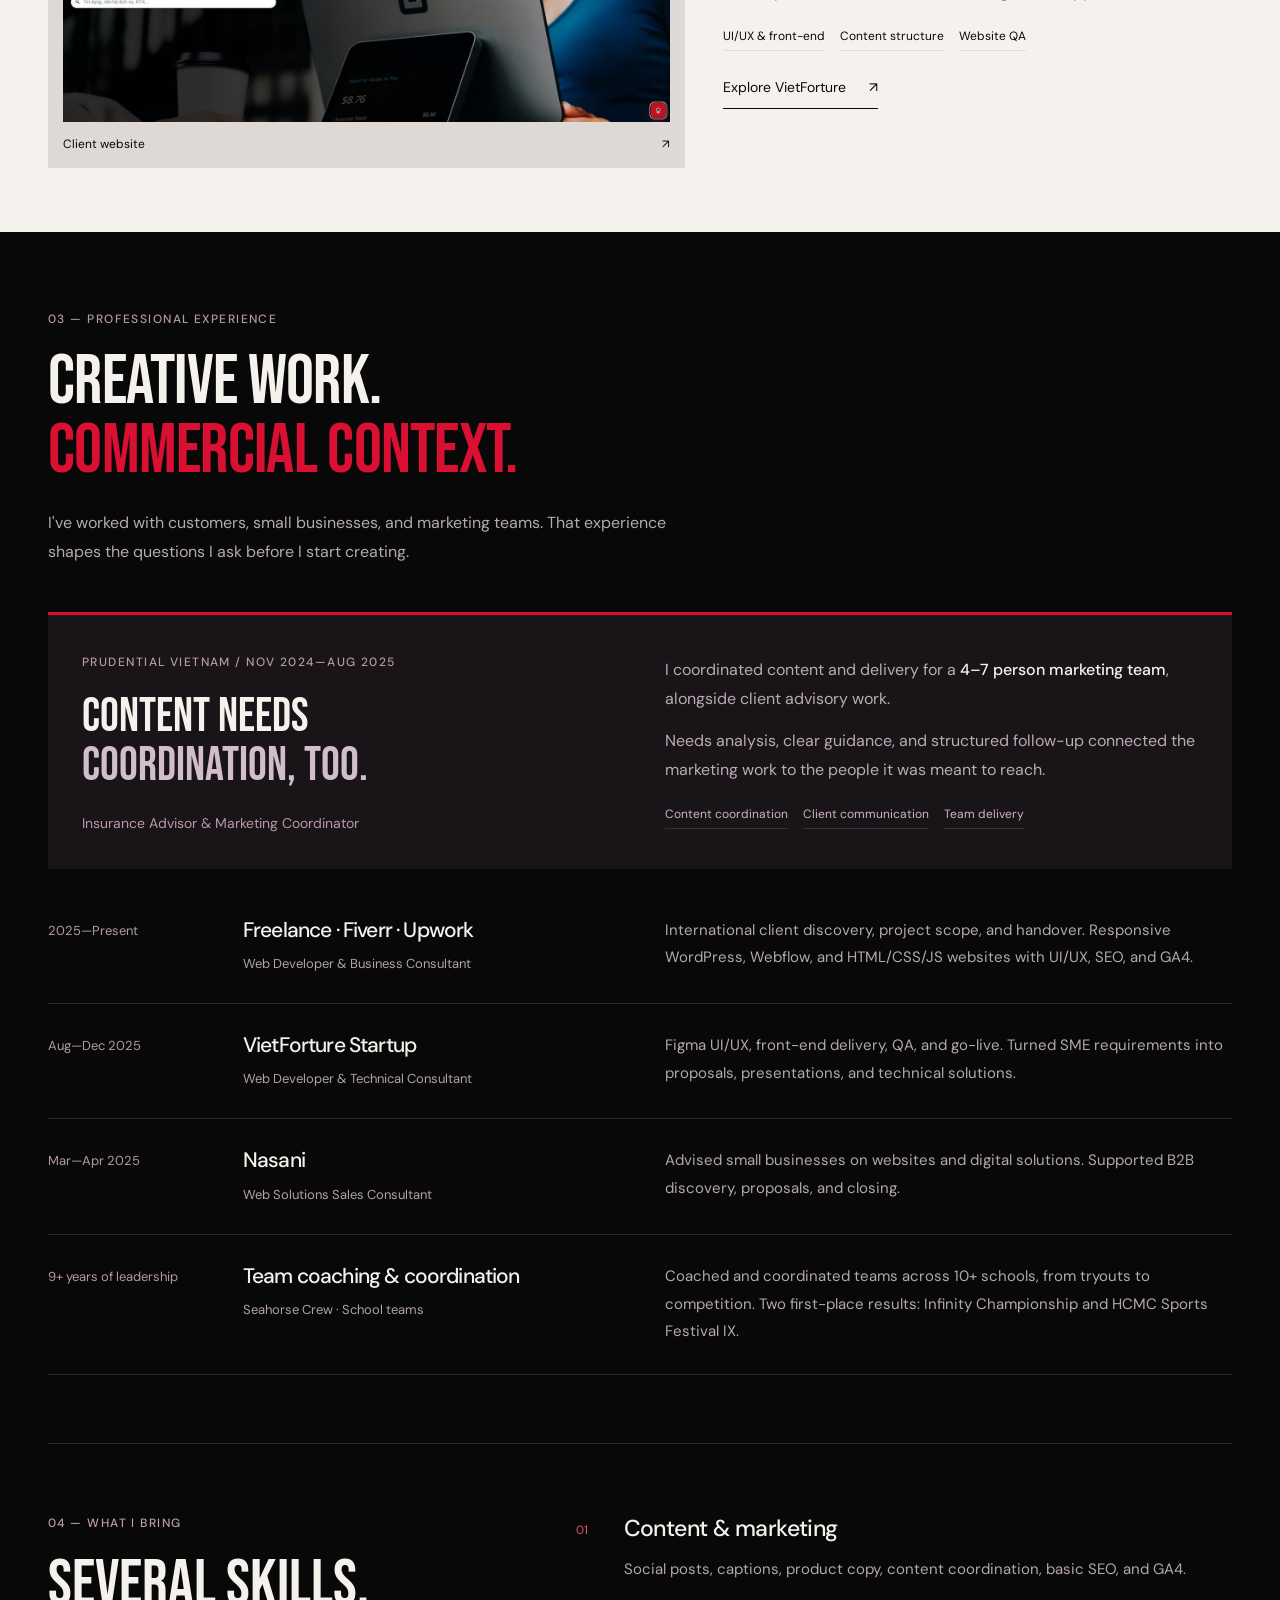
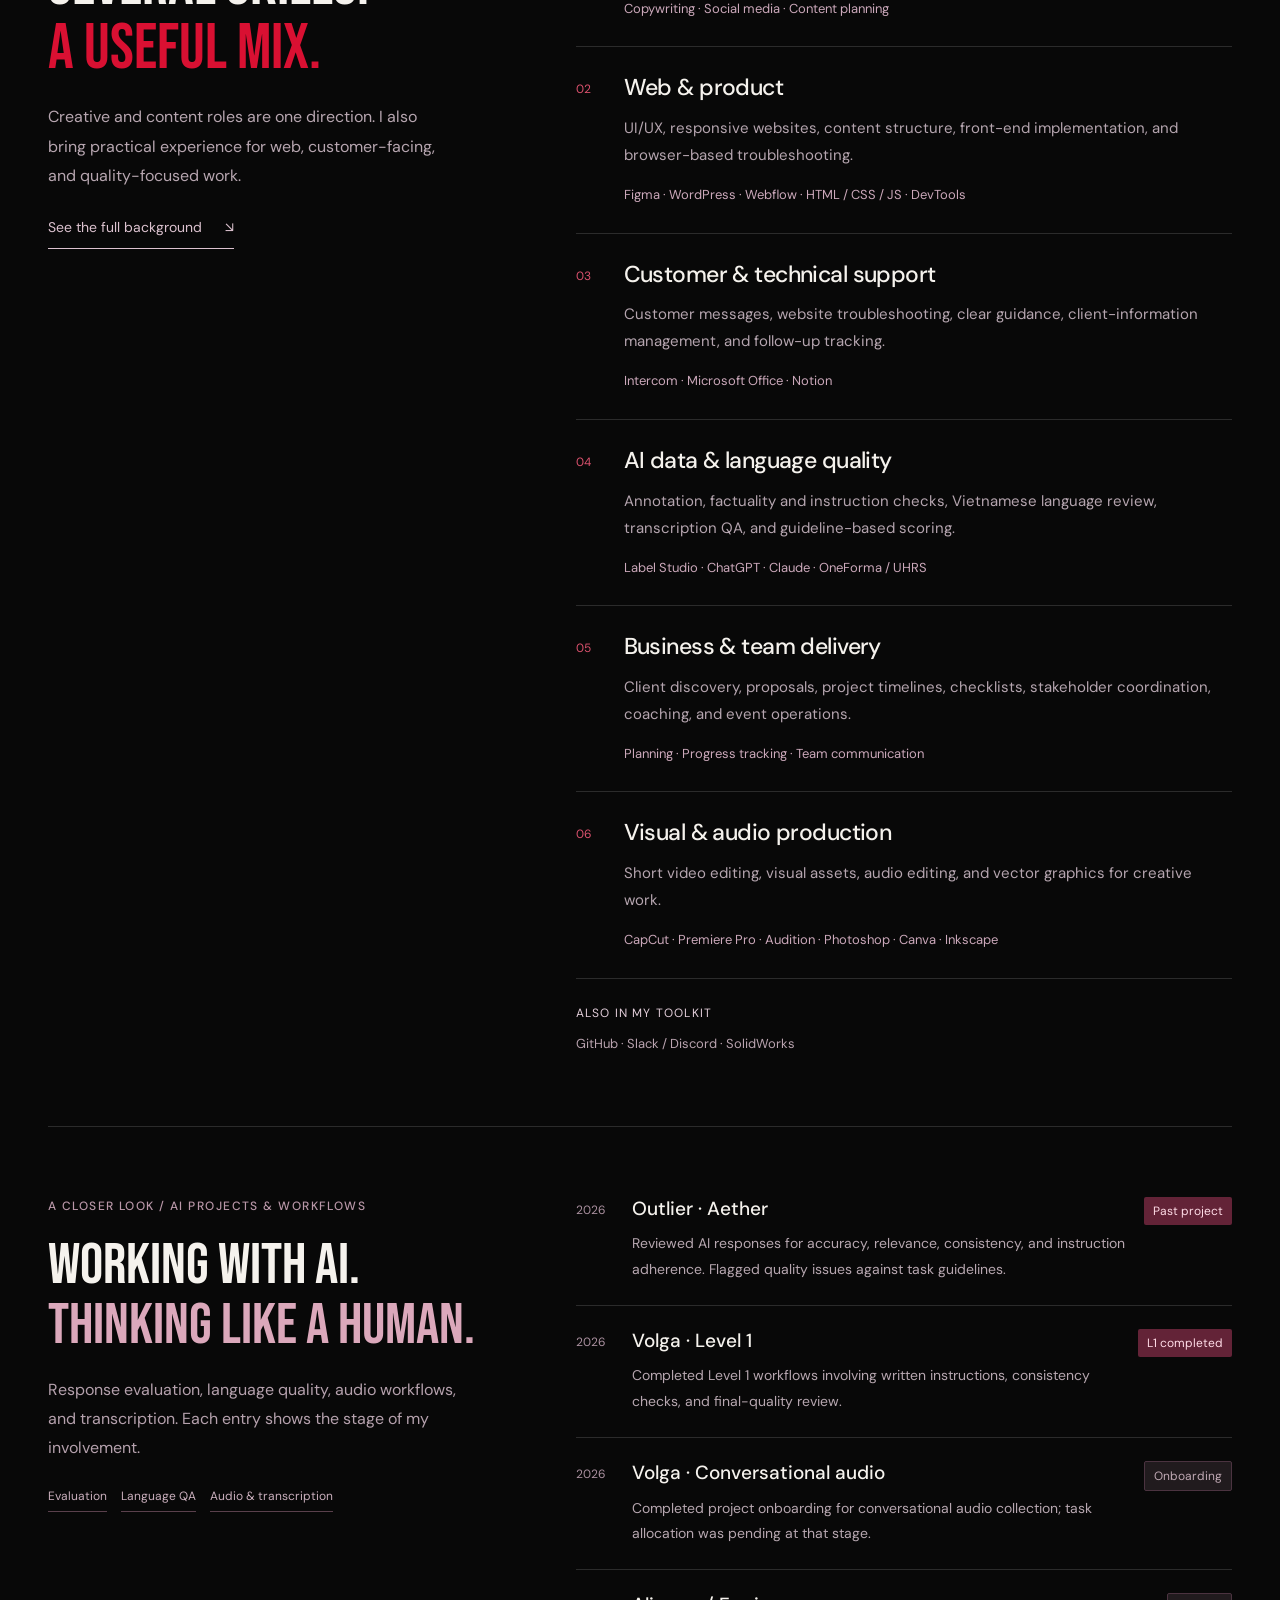
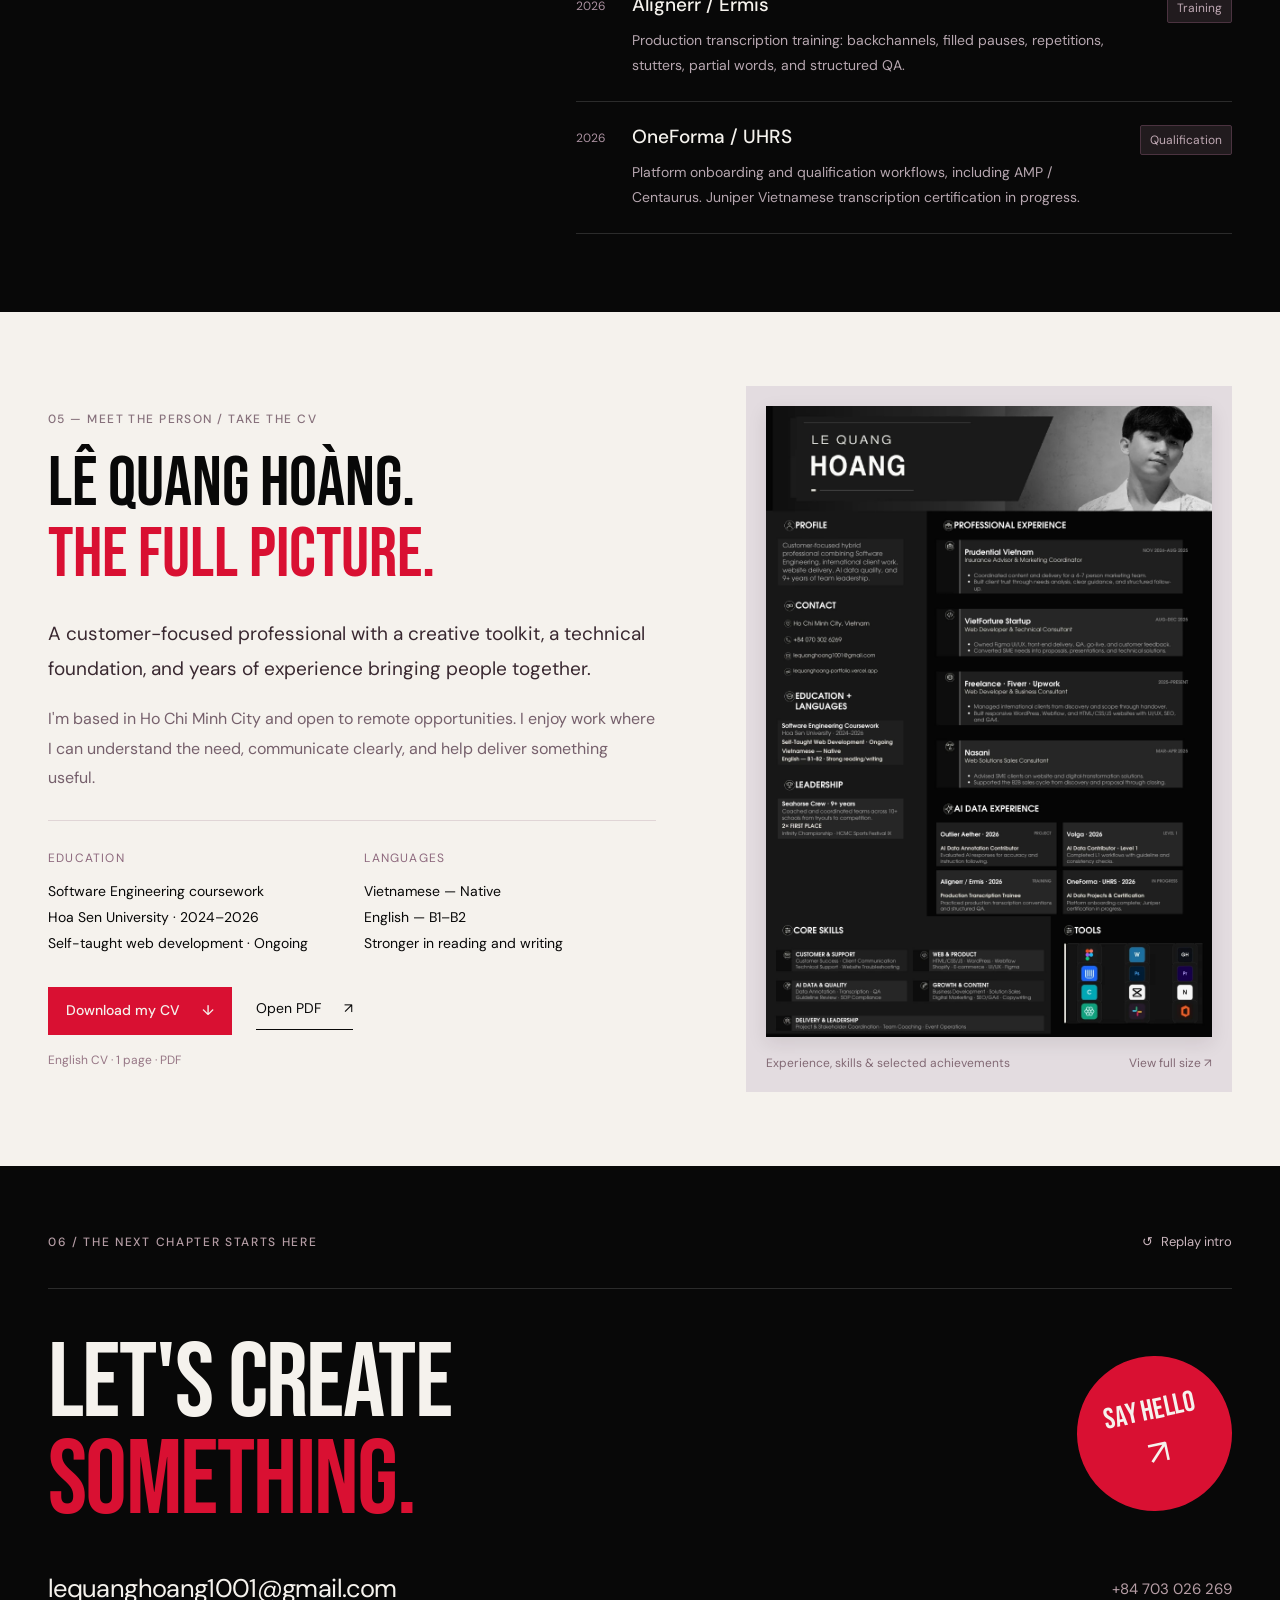
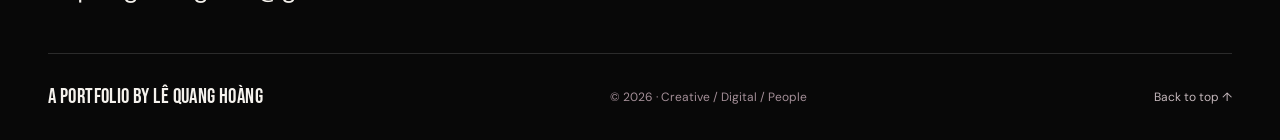
==== commit e59b771d: "Apply approved cinematic Creative design with clean portrait mask" ====
--- a/creative.html
+++ b/creative.html
@@ -5,84 +5,73 @@
   <meta name="viewport" content="width=device-width, initial-scale=1.0">
   <meta name="description" content="Lê Quang Hoàng's multidisciplinary portfolio: creative content, website delivery, client support, AI data quality, and team leadership. Explore Seahorse Crew, live web projects, professional experience, and download his CV.">
   <meta name="author" content="Lê Quang Hoàng">
-  <meta name="theme-color" content="#090a08">
-  <title>Lê Quang Hoàng — Creative &amp; Multidisciplinary Portfolio</title>
+  <meta name="theme-color" content="#080808">
+  <title>QUANGHOANG — Creative &amp; Multidisciplinary Portfolio</title>
   <link rel="preconnect" href="https://fonts.googleapis.com">
   <link rel="preconnect" href="https://fonts.gstatic.com" crossorigin>
-  <link href="https://fonts.googleapis.com/css2?family=Instrument+Serif:ital@0;1&amp;family=Manrope:wght@400;500;600;700;800&amp;display=swap" rel="stylesheet">
-  <link rel="stylesheet" href="creative.css?v=20260910-exhibit">
-  <script src="creative.js?v=20260910-exhibit" defer></script>
+  <link href="https://fonts.googleapis.com/css2?family=Bebas+Neue&amp;family=DM+Sans:wght@400;500;600;700&amp;display=swap" rel="stylesheet">
+  <link rel="preload" href="images/hoang-hero-cinematic.webp" as="image">
+  <link rel="stylesheet" href="creative.css?v=20260911-cinema">
+  <script src="creative.js?v=20260911-cinema" defer></script>
 </head>
 <body id="top">
-  <div class="scroll-progress" aria-hidden="true"><span id="scrollProgress"></span></div>
-  <a class="skip-link" href="#work">Skip to selected work</a>
-
-  <header class="site-header">
-    <a class="monogram" href="#top" aria-label="Lê Quang Hoàng — back to top">LQH<span aria-hidden="true">.</span></a>
-    <span class="header-status"><i aria-hidden="true"></i> Ho Chi Minh City · Open to work</span>
-    <nav aria-label="Portfolio navigation">
-      <a href="#work">Work</a>
-      <a href="#experience">Experience</a>
-      <a href="#cv">CV</a>
-      <a class="contact-pill" href="#contact">Let's talk <span aria-hidden="true">↗</span></a>
-    </nav>
+  <div id="cinema-portfolio" data-motion="on">
+    <div class="scroll-progress" aria-hidden="true"><span id="scrollProgress"></span></div>
+    <a class="skip-link" href="#work">Skip to selected work</a>
+    <header class="qh-topbar">
+    <a class="qh-brand" href="#top" aria-label="Quang Hoang Creative home">LQH<i aria-hidden="true"></i><span>CREATIVE</span></a>
+    <nav class="qh-topnav" aria-label="Portfolio navigation"><a href="#work">Work</a><a class="nav-about" href="#about">About</a><a href="#experience">Experience</a><a href="#cv">CV</a><a href="#contact">Contact</a></nav>
+    <button type="button" class="qh-motion" data-qh-motion aria-pressed="true"><span data-motion-symbol aria-hidden="true">Ⅱ</span><span data-qh-motion-text>Motion on</span></button>
   </header>
 
-  <main>
-    <section class="hero-exhibit page-width" aria-labelledby="heroTitle">
-      <div class="exhibit-intro" id="about">
-        <p class="micro-label" data-hero-enter><span class="intro-tick" aria-hidden="true"></span> A multidisciplinary practice</p>
-        <h1 id="heroTitle" data-hero-enter>Creative,<br><em>in practice.</em></h1>
-        <p class="exhibit-description" data-hero-enter>I shape content, build websites, and help people find clear answers. Different skills, brought together in the work.</p>
-        <div class="intro-person" data-hero-enter><img src="profile.jpg" width="960" height="960" alt="Hoàng holding a camera" fetchpriority="high"><div><span>Hi, I'm Hoàng.</span><p>A builder's mindset.<br>A coach's instinct.</p></div></div>
-        <div class="exhibit-intro-actions" data-hero-enter><a class="primary-link" href="#work">See selected work <span aria-hidden="true">↘</span></a><a class="text-link" href="LeQuangHoang.pdf?v=20260910" target="_blank" rel="noopener">Read my CV <span aria-hidden="true">↗</span></a></div>
-        <div class="intro-location"><span class="availability-dot" aria-hidden="true"></span> Ho Chi Minh City <span aria-hidden="true">/</span> Open to remote work</div>
-      </div>
+  
+    <main>
+      <section class="qh-hero" aria-labelledby="heroTitle">
+    <div class="qh-stage" data-qh-stage>
+      <div class="qh-credits"><span><i class="qh-dot" aria-hidden="true"></i> Independent creative portfolio</span><span>HCMC, VIETNAM / 2026</span></div>
+      <div class="qh-disciplines"><span>Content &amp; Visuals</span><span>Web Experiences</span><span>AI Data Quality</span><span>People &amp; Teams</span></div>
+      <div class="qh-halo" aria-hidden="true" data-qh-halo></div>
+      <h1 class="qh-name" id="heroTitle" aria-label="QUANGHOANG"><span aria-hidden="true">Q</span><span aria-hidden="true">U</span><span aria-hidden="true">A</span><span aria-hidden="true">N</span><span aria-hidden="true">G</span><span aria-hidden="true">H</span><span aria-hidden="true">O</span><span aria-hidden="true">A</span><span aria-hidden="true">N</span><span aria-hidden="true">G</span></h1>
+      <span class="qh-year" aria-hidden="true">[ EST. 2001 ]</span>
+      <div class="qh-portrait-frame"><div class="qh-portrait" data-qh-portrait><img src="images/hoang-hero-cinematic.webp" width="1000" height="1000" alt="Lê Quang Hoàng holding his camera" fetchpriority="high"></div></div>
+    </div>
+    <div class="qh-hero-bottom">
+      <div class="qh-hero-caption"><p class="qh-label">A story by Lê Quang Hoàng</p><p>Content, code, and the human side of getting things done.</p></div>
+      <a class="qh-scroll-cue" href="#about">Scroll into the story ↓</a>
+      <div class="qh-hero-actions"><a class="qh-outline-link" href="#work">Explore my work <span aria-hidden="true">↗</span></a><a class="qh-cv-link" href="LeQuangHoang.pdf?v=20260910" target="_blank" rel="noopener">Read my CV <span aria-hidden="true">↗</span></a><a class="qh-cv-link" href="index.html" target="_blank" rel="noopener">Web portfolio <span aria-hidden="true">↗</span></a></div>
+    </div>
+  </section>
 
-      <div class="exhibit" data-exhibit>
-        <div class="exhibit-topline"><span><i aria-hidden="true"></i> Inside the work</span><span data-exhibit-counter>01 / 03</span></div>
-        <div class="exhibit-perspective">
-          <div class="exhibit-object">
-            <div class="exhibit-panel" id="exhibit-portfolio" data-exhibit-panel>
-              <div class="exhibit-media exhibit-media-web" data-live-preview><iframe src="index.html?embedded=creative" title="Preview of Hoàng's interactive portfolio" width="1280" height="800" tabindex="-1" aria-hidden="true"></iframe><a class="exhibit-media-link" href="index.html" target="_blank" rel="noopener" aria-label="Open my interactive portfolio in a new tab"></a></div>
-              <div class="exhibit-caption"><div><span>Design &amp; development</span><h2>My digital portfolio.</h2></div><a href="index.html" target="_blank" rel="noopener" aria-label="Open my digital portfolio in a new tab">Explore <span aria-hidden="true">↗</span></a></div>
-            </div>
-            <div class="exhibit-panel" id="exhibit-seahorse" data-exhibit-panel hidden>
-              <div class="exhibit-media exhibit-media-crew"><a href="https://seahorse-crew.vercel.app/" target="_blank" rel="noopener" aria-label="Open the Seahorse Crew casting website"><img src="https://raw.githubusercontent.com/lqhoang01/seahorse/1fb6b17e16a834ae7af0cbbb91271e10eb9913d1/images/seahorse-crew-hero.jpg" width="2048" height="1366" alt="Seahorse Crew team photo shown in full" loading="lazy"></a></div>
-              <div class="exhibit-caption"><div><span>Coach / HLV &amp; website creator</span><h2>Seahorse Crew.</h2></div><a href="https://seahorse-crew.vercel.app/" target="_blank" rel="noopener" aria-label="Visit Seahorse Crew">Visit <span aria-hidden="true">↗</span></a></div>
-            </div>
-            <div class="exhibit-panel" id="exhibit-cv" data-exhibit-panel hidden>
-              <div class="exhibit-media exhibit-media-cv"><a href="LeQuangHoang.pdf?v=20260910" target="_blank" rel="noopener" aria-label="Open the full CV PDF"><img src="images/cv-preview.webp" width="990" height="1400" alt="Complete preview of Hoàng's CV" loading="lazy"></a><div class="cv-exhibit-note" aria-hidden="true"><span>THE<br>FULL<br>PICTURE.</span><small>Experience / Skills / Background</small></div></div>
-              <div class="exhibit-caption"><div><span>Experience across disciplines</span><h2>The full background.</h2></div><a href="LeQuangHoang.pdf?v=20260910" download="LE_QUANG_HOANG_CV.pdf">Get CV <span aria-hidden="true">↓</span></a></div>
-            </div>
-          </div>
-        </div>
-        <nav class="exhibit-switch" aria-label="Choose what to explore" data-exhibit-tabs>
-          <a class="is-active" id="tab-portfolio" href="index.html" target="_blank" rel="noopener" data-exhibit-tab="exhibit-portfolio"><span>01</span> Portfolio <b aria-hidden="true">↗</b></a>
-          <a id="tab-seahorse" href="https://seahorse-crew.vercel.app/" target="_blank" rel="noopener" data-exhibit-tab="exhibit-seahorse"><span>02</span> Seahorse <b aria-hidden="true">↗</b></a>
-          <a id="tab-cv" href="LeQuangHoang.pdf?v=20260910" target="_blank" rel="noopener" data-exhibit-tab="exhibit-cv"><span>03</span> My CV <b aria-hidden="true">↗</b></a>
-        </nav>
-        <div class="exhibit-bottomline"><p>Real projects. Different sides of my work.</p><button class="exhibit-motion" type="button" data-motion-toggle hidden aria-pressed="false"><span aria-hidden="true">Ⅱ</span><span data-motion-label>Motion on</span></button></div>
-      </div>
-      <div class="hero-bottomline"><span>Content &amp; design <i aria-hidden="true">/</i> Websites <i aria-hidden="true">/</i> People &amp; quality</span><a href="#work">Scroll to the stories <span aria-hidden="true">↓</span></a></div>
-    </section>
+  
+      <div class="qh-film" aria-hidden="true"><div class="qh-film-track"><span><b>✦</b> CREATIVE THINKING</span><span><b>✦</b> DIGITAL CRAFT</span><span><b>✦</b> HUMAN CONNECTION</span><span><b>✦</b> QUANGHOANG</span><span><b>✦</b> CREATIVE THINKING</span><span><b>✦</b> DIGITAL CRAFT</span><span><b>✦</b> HUMAN CONNECTION</span><span><b>✦</b> QUANGHOANG</span></div></div>
 
-    <div class="practice-strip" aria-label="Areas of work">
-      <span class="micro-label">Across disciplines</span>
-      <ul><li>Content &amp; marketing</li><li>Web &amp; product</li><li>Client support</li><li>AI quality</li><li>Leadership</li></ul>
+  
+      <section class="qh-about" id="about" aria-labelledby="qh-about-heading">
+    <div class="qh-section-top"><span class="qh-label">The person behind the work</span><span class="qh-section-no">01 / ABOUT</span></div>
+    <div class="qh-about-grid">
+      <h2 id="qh-about-heading" data-qh-reveal>ONE PERSON.<br><span>MANY WAYS<br>TO CREATE.</span></h2>
+      <div class="qh-about-story" data-qh-reveal><h3>Hi, I'm Hoàng.</h3><p>I build websites, create content, and help clients make sense of the details. My work also includes AI response evaluation, language QA training, and coaching Seahorse Crew.</p><p>Different kinds of work. The same hands-on approach: understand it, make it, then make it better.</p><div class="qh-about-signature"><i aria-hidden="true"></i><span>Based in Ho Chi Minh City · Open to remote work</span></div></div>
     </div>
+    <div class="qh-practices" data-qh-reveal>
+      <div><span>01</span><h3>Content &amp; visual</h3><p>Copywriting · CapCut<br>Canva · Premiere Pro</p></div>
+      <div><span>02</span><h3>Web &amp; support</h3><p>HTML / CSS / JS<br>WordPress · Client guidance</p></div>
+      <div><span>03</span><h3>AI &amp; language</h3><p>Response evaluation<br>Annotation &amp; QA training</p></div>
+      <div><span>04</span><h3>People &amp; teams</h3><p>Coaching · Coordination<br>Creative collaboration</p></div>
+    </div>
+  </section>
 
+  
     <section class="work" id="work" aria-labelledby="workTitle">
-      <header class="section-intro" data-reveal>
-        <p class="micro-label">01 — Selected work</p>
+      <header class="section-intro" data-qh-reveal>
+        <p class="micro-label">02 — Selected work</p>
         <h2 id="workTitle">Different disciplines.<br><em>Connected by doing.</em></h2>
-        <p class="section-summary">A team I coach. Websites I've built. Content and client work I've helped deliver. Each project shows a different part of how I work.</p>
+        <p class="section-summary">A team I coach. Websites I've built. Content and client work I've helped deliver. Each project shows a different part of how I work.</p><a class="section-portfolio-link" href="index.html" target="_blank" rel="noopener">Explore my web portfolio <span aria-hidden="true">↗</span></a>
       </header>
 
       <article class="project-seahorse" id="seahorse" aria-labelledby="seahorseTitle">
         <div class="seahorse-inner">
           <div class="project-topline"><span>Featured / Coaching × Creative × Web</span><a href="https://seahorse-crew.vercel.app/" target="_blank" rel="noopener">Live project <span aria-hidden="true">↗</span></a></div>
-          <div class="seahorse-heading" data-reveal>
+          <div class="seahorse-heading" data-qh-reveal>
             <h3 id="seahorseTitle">SEAHORSE<span>CREW<span class="outline-star" aria-hidden="true">✳</span></span></h3>
             <p>On the floor.<br><em>Behind the website.</em></p>
           </div>
@@ -92,7 +81,7 @@
             </a>
             <figcaption><span>Seahorse Crew · THPT Lý Thường Kiệt</span><span>Team identity / Community / Casting</span></figcaption>
           </figure>
-          <div class="seahorse-story" data-reveal>
+          <div class="seahorse-story" data-qh-reveal>
             <div class="seahorse-intro">
               <p>I coach the team.<br>I built its digital home.</p>
               <a class="dark-link" href="https://seahorse-crew.vercel.app/" target="_blank" rel="noopener">Open the casting website <span aria-hidden="true">↗</span></a>
@@ -117,9 +106,9 @@
       </article>
 
       <div class="web-work page-width" id="web-work">
-        <div class="subsection-heading" data-reveal><div><p class="micro-label">Selected client work / 02</p><h3>From a brief <em>to a browser.</em></h3></div><p>A real business.<br>A website built around its needs.</p></div>
+        <div class="subsection-heading" data-qh-reveal><div><p class="micro-label">Selected client work / 02</p><h3>From a brief <em>to a browser.</em></h3></div><p>A real business.<br>A website built around its needs.</p></div>
         <div class="web-projects web-projects-focused">
-          <article class="web-project" id="vietforture" data-reveal>
+          <article class="web-project" id="vietforture" data-qh-reveal>
             <a class="web-visual vietforture-visual" href="https://www.vietforture.com.vn/" target="_blank" rel="noopener" aria-label="Open the VietForture client website in a new tab">
               <div class="window-bar" aria-hidden="true"><span class="window-dots">● ● ●</span><span>vietforture.com.vn</span><span>↗</span></div>
               <div class="website-image"><img src="images/vietforture/hero.jpg" width="1400" height="776" alt="Complete VietForture homepage preview" loading="lazy"></div>
@@ -132,35 +121,35 @@
     </section>
 
     <section class="experience page-width" id="experience" aria-labelledby="experienceTitle">
-      <header class="section-intro compact-intro" data-reveal><p class="micro-label">02 — Professional experience</p><h2 id="experienceTitle">Creative work.<br><em>Commercial context.</em></h2><p class="section-summary">I've worked with customers, small businesses, and marketing teams. That experience shapes the questions I ask before I start creating.</p></header>
-      <div class="experience-feature" data-reveal>
+      <header class="section-intro compact-intro" data-qh-reveal><p class="micro-label">03 — Professional experience</p><h2 id="experienceTitle">Creative work.<br><em>Commercial context.</em></h2><p class="section-summary">I've worked with customers, small businesses, and marketing teams. That experience shapes the questions I ask before I start creating.</p></header>
+      <div class="experience-feature" data-qh-reveal>
         <div class="experience-feature-title"><span class="micro-label">Prudential Vietnam / Nov 2024—Aug 2025</span><h3>Content needs<br><em>coordination, too.</em></h3><span class="experience-role">Insurance Advisor &amp; Marketing Coordinator</span></div>
         <div class="experience-feature-body"><p>I coordinated content and delivery for a <strong>4–7 person marketing team</strong>, alongside client advisory work.</p><p>Needs analysis, clear guidance, and structured follow-up connected the marketing work to the people it was meant to reach.</p><ul class="project-tags"><li>Content coordination</li><li>Client communication</li><li>Team delivery</li></ul></div>
       </div>
       <div class="experience-list">
-        <article class="experience-row" data-reveal><div class="experience-date">2025—Present</div><div class="experience-company"><h3>Freelance · Fiverr · Upwork</h3><span>Web Developer &amp; Business Consultant</span></div><p>International client discovery, project scope, and handover. Responsive WordPress, Webflow, and HTML/CSS/JS websites with UI/UX, SEO, and GA4.</p></article>
-        <article class="experience-row" data-reveal><div class="experience-date">Aug—Dec 2025</div><div class="experience-company"><h3>VietForture Startup</h3><span>Web Developer &amp; Technical Consultant</span></div><p>Figma UI/UX, front-end delivery, QA, and go-live. Turned SME requirements into proposals, presentations, and technical solutions.</p></article>
-        <article class="experience-row" data-reveal><div class="experience-date">Mar—Apr 2025</div><div class="experience-company"><h3>Nasani</h3><span>Web Solutions Sales Consultant</span></div><p>Advised small businesses on websites and digital solutions. Supported B2B discovery, proposals, and closing.</p></article>
-        <article class="experience-row" data-reveal><div class="experience-date">9+ years of leadership</div><div class="experience-company"><h3>Team coaching &amp; coordination</h3><span>Seahorse Crew · School teams</span></div><p>Coached and coordinated teams across 10+ schools, from tryouts to competition. Two first-place results: Infinity Championship and HCMC Sports Festival IX.</p></article>
+        <article class="experience-row" data-qh-reveal><div class="experience-date">2025—Present</div><div class="experience-company"><h3>Freelance · Fiverr · Upwork</h3><span>Web Developer &amp; Business Consultant</span></div><p>International client discovery, project scope, and handover. Responsive WordPress, Webflow, and HTML/CSS/JS websites with UI/UX, SEO, and GA4.</p></article>
+        <article class="experience-row" data-qh-reveal><div class="experience-date">Aug—Dec 2025</div><div class="experience-company"><h3>VietForture Startup</h3><span>Web Developer &amp; Technical Consultant</span></div><p>Figma UI/UX, front-end delivery, QA, and go-live. Turned SME requirements into proposals, presentations, and technical solutions.</p></article>
+        <article class="experience-row" data-qh-reveal><div class="experience-date">Mar—Apr 2025</div><div class="experience-company"><h3>Nasani</h3><span>Web Solutions Sales Consultant</span></div><p>Advised small businesses on websites and digital solutions. Supported B2B discovery, proposals, and closing.</p></article>
+        <article class="experience-row" data-qh-reveal><div class="experience-date">9+ years of leadership</div><div class="experience-company"><h3>Team coaching &amp; coordination</h3><span>Seahorse Crew · School teams</span></div><p>Coached and coordinated teams across 10+ schools, from tryouts to competition. Two first-place results: Infinity Championship and HCMC Sports Festival IX.</p></article>
       </div>
     </section>
 
     <section class="capabilities page-width" id="capabilities" aria-labelledby="capabilitiesTitle">
-      <div class="cap-heading" data-reveal><p class="micro-label">03 — What I bring</p><h2 id="capabilitiesTitle">Several skills.<br><em>A useful mix.</em></h2><p>Creative and content roles are one direction. I also bring practical experience for web, customer-facing, and quality-focused work.</p><a class="text-link" href="#cv">See the full background <span aria-hidden="true">↘</span></a></div>
+      <div class="cap-heading" data-qh-reveal><p class="micro-label">04 — What I bring</p><h2 id="capabilitiesTitle">Several skills.<br><em>A useful mix.</em></h2><p>Creative and content roles are one direction. I also bring practical experience for web, customer-facing, and quality-focused work.</p><a class="text-link" href="#cv">See the full background <span aria-hidden="true">↘</span></a></div>
       <div class="cap-list">
-        <section class="cap-row" data-reveal><span class="cap-index">01</span><div><h3>Content &amp; marketing</h3><p>Social posts, captions, product copy, content coordination, basic SEO, and GA4.</p><span class="cap-tools">Copywriting · Social media · Content planning</span></div></section>
-        <section class="cap-row" data-reveal><span class="cap-index">02</span><div><h3>Web &amp; product</h3><p>UI/UX, responsive websites, content structure, front-end implementation, and browser-based troubleshooting.</p><span class="cap-tools">Figma · WordPress · Webflow · HTML / CSS / JS · DevTools</span></div></section>
-        <section class="cap-row" data-reveal><span class="cap-index">03</span><div><h3>Customer &amp; technical support</h3><p>Customer messages, website troubleshooting, clear guidance, client-information management, and follow-up tracking.</p><span class="cap-tools">Intercom · Microsoft Office · Notion</span></div></section>
-        <section class="cap-row" data-reveal><span class="cap-index">04</span><div><h3>AI data &amp; language quality</h3><p>Annotation, factuality and instruction checks, Vietnamese language review, transcription QA, and guideline-based scoring.</p><span class="cap-tools">Label Studio · ChatGPT · Claude · OneForma / UHRS</span></div></section>
-        <section class="cap-row" data-reveal><span class="cap-index">05</span><div><h3>Business &amp; team delivery</h3><p>Client discovery, proposals, project timelines, checklists, stakeholder coordination, coaching, and event operations.</p><span class="cap-tools">Planning · Progress tracking · Team communication</span></div></section>
-        <section class="cap-row" data-reveal><span class="cap-index">06</span><div><h3>Visual &amp; audio production</h3><p>Short video editing, visual assets, audio editing, and vector graphics for creative work.</p><span class="cap-tools">CapCut · Premiere Pro · Audition · Photoshop · Canva · Inkscape</span></div></section>
+        <section class="cap-row" data-qh-reveal><span class="cap-index">01</span><div><h3>Content &amp; marketing</h3><p>Social posts, captions, product copy, content coordination, basic SEO, and GA4.</p><span class="cap-tools">Copywriting · Social media · Content planning</span></div></section>
+        <section class="cap-row" data-qh-reveal><span class="cap-index">02</span><div><h3>Web &amp; product</h3><p>UI/UX, responsive websites, content structure, front-end implementation, and browser-based troubleshooting.</p><span class="cap-tools">Figma · WordPress · Webflow · HTML / CSS / JS · DevTools</span></div></section>
+        <section class="cap-row" data-qh-reveal><span class="cap-index">03</span><div><h3>Customer &amp; technical support</h3><p>Customer messages, website troubleshooting, clear guidance, client-information management, and follow-up tracking.</p><span class="cap-tools">Intercom · Microsoft Office · Notion</span></div></section>
+        <section class="cap-row" data-qh-reveal><span class="cap-index">04</span><div><h3>AI data &amp; language quality</h3><p>Annotation, factuality and instruction checks, Vietnamese language review, transcription QA, and guideline-based scoring.</p><span class="cap-tools">Label Studio · ChatGPT · Claude · OneForma / UHRS</span></div></section>
+        <section class="cap-row" data-qh-reveal><span class="cap-index">05</span><div><h3>Business &amp; team delivery</h3><p>Client discovery, proposals, project timelines, checklists, stakeholder coordination, coaching, and event operations.</p><span class="cap-tools">Planning · Progress tracking · Team communication</span></div></section>
+        <section class="cap-row" data-qh-reveal><span class="cap-index">06</span><div><h3>Visual &amp; audio production</h3><p>Short video editing, visual assets, audio editing, and vector graphics for creative work.</p><span class="cap-tools">CapCut · Premiere Pro · Audition · Photoshop · Canva · Inkscape</span></div></section>
         <p class="additional-tools"><span>Also in my toolkit</span> GitHub · Slack / Discord · SolidWorks</p>
       </div>
     </section>
 
     <section class="ai-work page-width" aria-labelledby="aiTitle">
-      <div class="ai-intro" data-reveal><p class="micro-label">A closer look / AI projects &amp; workflows</p><h2 id="aiTitle">Working with AI.<br><em>Thinking like a human.</em></h2><p>Response evaluation, language quality, audio workflows, and transcription. Each entry shows the stage of my involvement.</p><div class="ai-scope"><span>Evaluation</span><span>Language QA</span><span>Audio &amp; transcription</span></div></div>
-      <div class="ai-list" data-reveal>
+      <div class="ai-intro" data-qh-reveal><p class="micro-label">A closer look / AI projects &amp; workflows</p><h2 id="aiTitle">Working with AI.<br><em>Thinking like a human.</em></h2><p>Response evaluation, language quality, audio workflows, and transcription. Each entry shows the stage of my involvement.</p><div class="ai-scope"><span>Evaluation</span><span>Language QA</span><span>Audio &amp; transcription</span></div></div>
+      <div class="ai-list" data-qh-reveal>
         <div><span class="ai-year">2026</span><div><h3>Outlier · Aether</h3><p>Reviewed AI responses for accuracy, relevance, consistency, and instruction adherence. Flagged quality issues against task guidelines.</p></div><span class="status-tag">Past project</span></div>
         <div><span class="ai-year">2026</span><div><h3>Volga · Level 1</h3><p>Completed Level 1 workflows involving written instructions, consistency checks, and final-quality review.</p></div><span class="status-tag">L1 completed</span></div>
         <div><span class="ai-year">2026</span><div><h3>Volga · Conversational audio</h3><p>Completed project onboarding for conversational audio collection; task allocation was pending at that stage.</p></div><span class="status-tag status-prep">Onboarding</span></div>
@@ -171,8 +160,8 @@
 
     <section class="cv-section" id="cv" aria-labelledby="cvTitle">
       <div class="cv-inner page-width">
-        <div class="cv-copy" data-reveal>
-          <p class="micro-label">04 — Meet the person / Take the CV</p>
+        <div class="cv-copy" data-qh-reveal>
+          <p class="micro-label">05 — Meet the person / Take the CV</p>
           <h2 id="cvTitle">Lê Quang Hoàng.<br><em>The full picture.</em></h2>
           <p class="cv-lead">A customer-focused professional with a creative toolkit, a technical foundation, and years of experience bringing people together.</p>
           <p>I'm based in Ho Chi Minh City and open to remote opportunities. I enjoy work where I can understand the need, communicate clearly, and help deliver something useful.</p>
@@ -180,28 +169,18 @@
           <div class="cv-actions"><a class="dark-link" href="LeQuangHoang.pdf?v=20260910" download="LE_QUANG_HOANG_CV.pdf">Download my CV <span aria-hidden="true">↓</span></a><a class="text-link" href="LeQuangHoang.pdf?v=20260910" target="_blank" rel="noopener">Open PDF <span aria-hidden="true">↗</span></a></div>
           <p class="cv-file-note">English CV · 1 page · PDF</p>
         </div>
-        <figure class="cv-document" data-reveal><a href="LeQuangHoang.pdf?v=20260910" target="_blank" rel="noopener" aria-label="Open the complete CV PDF in a new tab"><img src="images/cv-preview.webp" width="990" height="1400" alt="Preview of Lê Quang Hoàng's uploaded CV, including professional experience, leadership, skills and tools" loading="lazy"></a><figcaption><span>Experience, skills &amp; selected achievements</span><a href="LeQuangHoang.pdf?v=20260910" target="_blank" rel="noopener">View full size ↗</a></figcaption></figure>
+        <figure class="cv-document" data-qh-reveal><a href="LeQuangHoang.pdf?v=20260910" target="_blank" rel="noopener" aria-label="Open the complete CV PDF in a new tab"><img src="images/cv-preview.webp" width="990" height="1400" alt="Preview of Lê Quang Hoàng's uploaded CV, including professional experience, leadership, skills and tools" loading="lazy"></a><figcaption><span>Experience, skills &amp; selected achievements</span><a href="LeQuangHoang.pdf?v=20260910" target="_blank" rel="noopener">View full size ↗</a></figcaption></figure>
       </div>
     </section>
 
-    <footer class="footer-reach" id="contact">
-      <div class="page-width">
-        <div class="reach-topline"><p class="micro-label">05 — The next conversation</p><span>Freelance projects &amp; new opportunities</span></div>
-        <div class="reach-layout">
-          <div class="reach-copy"><h2>Good work<br>starts with<br><em>a conversation.</em></h2><p>A role, a project, or an idea taking shape.<br>I'd like to hear what you're working on.</p><span class="reach-availability"><i aria-hidden="true"></i> Based in Vietnam · Open to remote work</span></div>
-          <div class="reach-card">
-            <div class="reach-card-top"><span>DIRECT LINE</span><span class="reach-mark" aria-hidden="true">↗</span></div>
-            <p class="reach-greeting">Say hello.</p>
-            <a class="reach-email" href="mailto:lequanghoang1001@gmail.com">lequanghoang1001@gmail.com</a>
-            <a class="reach-phone" href="tel:+84703026269">+84 703 026 269</a>
-            <a class="reach-send" href="mailto:lequanghoang1001@gmail.com">Start a conversation <span aria-hidden="true">↗</span></a>
-            <div class="reach-card-bottom"><span>Lê Quang Hoàng</span><span>Creative · Digital · People</span></div>
-          </div>
-        </div>
-        <div class="reach-footer"><a class="reach-logo" href="#top" aria-label="Back to top">LQH<span>.</span></a><nav aria-label="Footer navigation"><a href="#work">Work</a><a href="#about">About</a><a href="LeQuangHoang.pdf?v=20260910" target="_blank" rel="noopener">CV ↗</a><a href="https://github.com/lqhoang01" target="_blank" rel="noopener">GitHub ↗</a></nav><a class="reach-top" href="#top">Back to top <span aria-hidden="true">↑</span></a></div>
-        <div class="reach-colophon"><span>© 2026 Lê Quang Hoàng</span><span>Thoughtfully made. Always evolving.</span></div>
-      </div>
-    </footer>
-  </main>
+    </main>
+    <footer class="qh-contact" id="contact">
+    <div class="qh-contact-top"><p class="qh-label">06 / The next chapter starts here</p><button type="button" class="qh-replay" data-qh-replay><span aria-hidden="true">↺</span>Replay intro</button></div>
+    <div class="qh-contact-main" data-qh-reveal><h2>LET'S CREATE<br><span>SOMETHING.</span></h2><a class="qh-contact-stamp" href="mailto:lequanghoang1001@gmail.com" aria-label="Email Hoàng"><span>SAY HELLO</span><span aria-hidden="true">↗</span></a></div>
+    <div class="qh-contact-details"><a class="qh-email" href="mailto:lequanghoang1001@gmail.com">lequanghoang1001@gmail.com</a><a class="qh-phone" href="tel:+84703026269">+84 703 026 269</a></div>
+    <div class="qh-endcredits"><span>A PORTFOLIO BY LÊ QUANG HOÀNG</span><p>© 2026 · Creative / Digital / People</p><a href="#top">Back to top ↑</a></div>
+  </footer>
+
+  </div>
 </body>
 </html>
--- a/creative.css
+++ b/creative.css
@@ -1,734 +1,496 @@
-:root {
-  --black: #090a08;
-  --ink: #151710;
-  --surface: #171a13;
-  --white: #f1f2e9;
-  --paper: #e8ebde;
-  --muted: #a7ad9c;
-  --line: rgba(241, 242, 233, .17);
-  --acid: #d9ff43;
-  --orange: #ff623f;
-  --serif: "Instrument Serif", Georgia, serif;
-  --sans: "Manrope", Arial, sans-serif;
-  --page-width: min(1320px, calc(100% - 96px));
-  --ease: cubic-bezier(.2, .7, .2, 1);
+/* Approved cinematic direction, integrated with the complete portfolio. */
+:root { color-scheme:dark; }
+* { box-sizing:border-box; }
+html { scroll-behavior:smooth; scroll-padding-top:24px; }
+body { margin:0; background:#080808; font-family:"DM Sans",Arial,sans-serif; }
+button { font:inherit; }
+a:focus-visible,button:focus-visible { outline:2px solid currentColor; outline-offset:6px; }
+::selection { background:#d91032; color:#fff; }
+
+    #cinema-portfolio { --qh-black:#080808; --qh-red:#d91032; --qh-paper:#f5f2ed; --qh-muted:#aaa6a5; --qh-line:#ffffff24; --qh-x:0px; --qh-y:0px; --qh-scroll:0px; --qh-rotation:0deg; color:var(--qh-paper); background:var(--qh-black); font-family:"DM Sans",Arial,sans-serif; font-size:14px; line-height:1.5; width:100%; container-type:inline-size; isolation:isolate; }
+    #cinema-portfolio * { box-sizing:border-box; }
+    #cinema-portfolio a { color:inherit; text-decoration:none; }
+    #cinema-portfolio button { font:inherit; color:inherit; cursor:pointer; }
+    #cinema-portfolio img { display:block; max-width:100%; }
+    #cinema-portfolio h1,#cinema-portfolio h2,#cinema-portfolio h3,#cinema-portfolio p,#cinema-portfolio figure { margin:0; }
+    #cinema-portfolio .qh-condensed { font-family:"Bebas Neue","Arial Narrow",Impact,sans-serif; font-weight:400; }
+    #cinema-portfolio .qh-label { font-size:12px; letter-spacing:.14em; text-transform:uppercase; font-weight:500; }
+    #cinema-portfolio .qh-dot { display:inline-block; width:6px; height:6px; border-radius:50%; background:var(--qh-red); }
+    #cinema-portfolio .qh-topbar { padding:24px 32px; display:flex; gap:26px; align-items:center; justify-content:space-between; position:relative; z-index:6; background:var(--qh-black); }
+    #cinema-portfolio .qh-brand { display:flex; align-items:center; gap:8px; font-family:"Bebas Neue",Impact,sans-serif; font-size:29px; line-height:1; letter-spacing:-.02em; white-space:nowrap; }
+    #cinema-portfolio .qh-brand i { width:3px; height:24px; background:var(--qh-red); transform:skew(-14deg); }
+    #cinema-portfolio .qh-brand span { font-size:17px; letter-spacing:.05em; }
+    #cinema-portfolio .qh-topnav { display:flex; align-items:center; gap:28px; color:#c1bcbb; font-size:12px; letter-spacing:.1em; text-transform:uppercase; }
+    #cinema-portfolio .qh-topnav a { padding:9px 0; transition:color .2s; }
+    #cinema-portfolio .qh-topnav a:hover { color:#fff; }
+    #cinema-portfolio .qh-motion { display:flex; align-items:center; gap:7px; border:1px solid #fff4; border-radius:24px; background:transparent; padding:8px 11px; font-size:12px; min-height:38px; white-space:nowrap; }
+    #cinema-portfolio .qh-motion i { width:13px; height:13px; }
+    #cinema-portfolio .qh-hero { position:relative; background:radial-gradient(ellipse at 50% 70%,#250c12 0,transparent 59%),var(--qh-black); }
+    #cinema-portfolio .qh-stage { position:relative; height:clamp(390px,54cqw,555px); overflow:hidden; perspective:1200px; }
+    #cinema-portfolio .qh-credits { position:absolute; inset:12px 32px auto; display:flex; justify-content:space-between; align-items:center; color:#bcb6b6; font-size:12px; text-transform:uppercase; letter-spacing:.08em; gap:15px; }
+    #cinema-portfolio .qh-credits > span:first-child { display:flex; align-items:center; gap:9px; }
+    #cinema-portfolio .qh-disciplines { position:absolute; z-index:2; inset:72px 32px auto; display:flex; justify-content:space-between; gap:16px; font:400 clamp(14px,1.7cqw,19px)/1.2 "Bebas Neue",Impact,sans-serif; letter-spacing:.04em; }
+    #cinema-portfolio .qh-halo { position:absolute; width:36%; aspect-ratio:1; left:50%; top:50px; border-radius:50%; background:var(--qh-red); transform:translateX(-50%) translateY(calc(var(--qh-scroll) * -.3)); box-shadow:0 0 70px #ce103216; }
+    #cinema-portfolio .qh-halo::before { content:""; position:absolute; inset:15px; border:1px solid #08080822; border-radius:50%; }
+    #cinema-portfolio .qh-halo::after { content:""; position:absolute; left:calc(50% - 4px); top:-19px; width:8px; height:42px; background:var(--qh-paper); box-shadow:-12px 0 var(--qh-paper),12px 0 var(--qh-paper); }
+    #cinema-portfolio .qh-name { position:absolute; z-index:2; top:clamp(106px,12.5cqw,135px); left:26px; right:26px; display:flex; justify-content:space-between; font-family:"Bebas Neue",Impact,sans-serif; font-size:18.8cqw; font-weight:400; line-height:1; letter-spacing:-.025em; transform:translateY(var(--qh-scroll)); }
+    #cinema-portfolio .qh-name > span { display:inline-block; }
+    #cinema-portfolio .qh-year { position:absolute; right:11px; top:47%; writing-mode:vertical-rl; color:var(--qh-paper); font:400 15px/1 "Bebas Neue",Impact,sans-serif; }
+    #cinema-portfolio .qh-portrait-frame { position:absolute; z-index:3; width:57%; max-width:594px; left:50%; bottom:-60px; transform:translateX(-50%); pointer-events:none; }
+    #cinema-portfolio .qh-portrait { transform:translate3d(var(--qh-x),var(--qh-y),0) rotate(var(--qh-rotation)); transform-origin:50% 85%; }
+    #cinema-portfolio .qh-portrait img { width:100%; aspect-ratio:1; object-fit:contain; -webkit-mask-image:url("images/hoang-hero-mask.svg"); mask-image:url("images/hoang-hero-mask.svg"); -webkit-mask-size:100% 100%; mask-size:100% 100%; -webkit-mask-repeat:no-repeat; mask-repeat:no-repeat; }
+    #cinema-portfolio .qh-hero-bottom { position:relative; z-index:4; display:grid; grid-template-columns:1fr 1.2fr 1fr; gap:20px; margin-top:-101px; padding:0 32px 29px; min-height:101px; align-items:end; }
+    #cinema-portfolio .qh-hero-caption { max-width:196px; }
+    #cinema-portfolio .qh-hero-caption .qh-label { color:#d9cdcf; font-size:12px; margin-bottom:9px; letter-spacing:.12em; }
+    #cinema-portfolio .qh-hero-caption p { color:#c0b7b9; font-size:12px; line-height:1.6; }
+    #cinema-portfolio .qh-scroll-cue { grid-column:2; text-align:center; font-size:12px; text-transform:uppercase; letter-spacing:.15em; color:#a99c9f; padding-top:38px; }
+    #cinema-portfolio .qh-hero-actions { grid-column:3; display:flex; flex-direction:column; align-items:flex-end; gap:12px; }
+    #cinema-portfolio .qh-outline-link { display:inline-flex; justify-content:center; align-items:center; gap:26px; border:1px solid #f5f2ed8c; border-radius:30px; padding:11px 20px; font:400 18px/1.2 "Bebas Neue",Impact,sans-serif; min-height:44px; transition:background .2s,color .2s; white-space:nowrap; }
+    #cinema-portfolio .qh-outline-link:hover { background:var(--qh-paper); color:var(--qh-black); }
+    #cinema-portfolio .qh-cv-link { display:inline-flex; align-items:center; gap:8px; min-height:26px; font-size:12px; color:#c9bfc2; }
+    #cinema-portfolio .qh-film { height:39px; position:relative; background:var(--qh-red); overflow:hidden; border-block:6px solid var(--qh-black); }
+    #cinema-portfolio .qh-film::before,#cinema-portfolio .qh-film::after { content:""; position:absolute; height:4px; left:0; right:0; background:radial-gradient(ellipse 3px 2px at 4px 2px,#080808 99%,transparent) 0 0/16px 4px repeat-x; z-index:1; }
+    #cinema-portfolio .qh-film::before { top:1px; } #cinema-portfolio .qh-film::after { bottom:1px; }
+    #cinema-portfolio .qh-film-track { height:100%; display:flex; width:max-content; align-items:center; animation:qh-film-roll 32s linear infinite; }
+    #cinema-portfolio .qh-film-track span { padding:0 26px; font-size:12px; line-height:1; letter-spacing:.2em; color:#080808; font-weight:700; white-space:nowrap; }
+    #cinema-portfolio .qh-film-track b { margin-right:26px; font-weight:400; }
+    #cinema-portfolio .qh-about { padding:52px 42px 45px; background:var(--qh-paper); color:var(--qh-black); }
+    #cinema-portfolio .qh-section-top { display:flex; align-items:center; justify-content:space-between; gap:20px; margin-bottom:29px; }
+    #cinema-portfolio .qh-section-top .qh-label { color:#6e6365; }
+    #cinema-portfolio .qh-section-top .qh-section-no { font-size:12px; font-variant-numeric:tabular-nums; color:var(--qh-red); }
+    #cinema-portfolio .qh-about-grid { display:grid; grid-template-columns:1.1fr 1fr; align-items:start; gap:60px; }
+    #cinema-portfolio .qh-about h2 { font-family:"Bebas Neue",Impact,sans-serif; font-size:clamp(50px,6.5cqw,73px); font-weight:400; line-height:.97; letter-spacing:-.02em; }
+    #cinema-portfolio .qh-about h2 > span { color:var(--qh-red); }
+    #cinema-portfolio .qh-about-story { padding-top:5px; }
+    #cinema-portfolio .qh-about-story h3 { font-size:21px; line-height:1.3; font-weight:500; letter-spacing:-.035em; margin-bottom:15px; }
+    #cinema-portfolio .qh-about-story p { color:#675d5e; font-size:14px; line-height:1.85; margin-bottom:19px; }
+    #cinema-portfolio .qh-about-signature { display:flex; gap:12px; align-items:center; font-size:12px; color:#716668; }
+    #cinema-portfolio .qh-about-signature i { width:24px; height:1px; background:var(--qh-red); }
+    #cinema-portfolio .qh-practices { margin-top:36px; padding-top:20px; border-top:1px solid #17101029; display:grid; grid-template-columns:repeat(4,1fr); gap:24px; }
+    #cinema-portfolio .qh-practices div > span { color:var(--qh-red); font-size:12px; display:block; margin-bottom:9px; }
+    #cinema-portfolio .qh-practices h3 { font:400 22px/1.1 "Bebas Neue",Impact,sans-serif; margin-bottom:7px; }
+    #cinema-portfolio .qh-practices p { font-size:12px; line-height:1.65; color:#756b6c; }
+    #cinema-portfolio .qh-work { background:var(--qh-paper); color:var(--qh-black); padding:10px 42px 48px; }
+    #cinema-portfolio .qh-work-header { padding-top:30px; border-top:1px solid #17101029; display:flex; justify-content:space-between; align-items:end; gap:28px; margin-bottom:25px; }
+    #cinema-portfolio .qh-work-header h2 { font:400 clamp(43px,5cqw,57px)/1 "Bebas Neue",Impact,sans-serif; }
+    #cinema-portfolio .qh-work-header .qh-label { color:#716468; font-size:12px; margin-bottom:10px; }
+    #cinema-portfolio .qh-web-link { display:flex; align-items:center; gap:18px; font-size:12px; padding-bottom:4px; border-bottom:1px solid #bcb1b4; }
+    #cinema-portfolio .qh-feature { display:grid; grid-template-columns:1.3fr 1fr; background:#0c0c0d; color:var(--qh-paper); border-radius:3px; overflow:hidden; }
+    #cinema-portfolio .qh-feature-image { display:flex; align-items:center; background:#161519; padding:16px; }
+    #cinema-portfolio .qh-feature-image img { width:100%; height:auto; object-fit:contain; }
+    #cinema-portfolio .qh-feature-copy { padding:31px 28px; display:flex; flex-direction:column; align-items:start; }
+    #cinema-portfolio .qh-feature-copy .qh-label { color:#bba5aa; font-size:12px; }
+    #cinema-portfolio .qh-feature h3 { font:400 clamp(35px,4.9cqw,54px)/.96 "Bebas Neue",Impact,sans-serif; margin:20px 0 15px; }
+    #cinema-portfolio .qh-feature h3 span { color:var(--qh-red); }
+    #cinema-portfolio .qh-feature-copy p { font-size:12px; color:#b9afb3; line-height:1.75; margin-bottom:23px; }
+    #cinema-portfolio .qh-project-link { display:inline-flex; gap:23px; align-items:center; font-size:12px; border-bottom:1px solid #7a686e; padding:7px 0; margin-top:auto; }
+    #cinema-portfolio .qh-project-grid { display:grid; grid-template-columns:1.1fr 1fr; gap:22px; margin-top:22px; }
+    #cinema-portfolio .qh-web-project { min-width:0; }
+    #cinema-portfolio .qh-web-image { height:235px; padding:18px; background:#ded9d2; display:flex; align-items:center; justify-content:center; }
+    #cinema-portfolio .qh-web-image img { max-height:100%; width:100%; object-fit:contain; }
+    #cinema-portfolio .qh-project-caption { display:flex; align-items:start; justify-content:space-between; gap:16px; padding-top:17px; }
+    #cinema-portfolio .qh-project-caption h3 { font:400 26px/1.2 "Bebas Neue",Impact,sans-serif; }
+    #cinema-portfolio .qh-project-caption p { margin-top:3px; color:#7a6e72; font-size:12px; }
+    #cinema-portfolio .qh-project-caption a { padding:7px; font-size:21px; }
+    #cinema-portfolio .qh-cv-project { background:var(--qh-red); color:var(--qh-paper); display:grid; grid-template-columns:1fr 1fr; gap:12px; padding:23px; align-items:center; overflow:hidden; }
+    #cinema-portfolio .qh-cv-project .qh-label { font-size:12px; letter-spacing:.12em; }
+    #cinema-portfolio .qh-cv-project h3 { font:400 clamp(31px,4.3cqw,47px)/1 "Bebas Neue",Impact,sans-serif; margin:20px 0; }
+    #cinema-portfolio .qh-cv-project a { display:inline-flex; min-height:39px; align-items:center; gap:12px; font-size:12px; border-bottom:1px solid #ffffff80; }
+    #cinema-portfolio .qh-cv-sheet { transform:rotate(5deg); box-shadow:0 9px 19px #4a001c40; }
+    #cinema-portfolio .qh-cv-sheet img { width:100%; height:auto; }
+    #cinema-portfolio .qh-contact { background:var(--qh-black); color:var(--qh-paper); padding:40px 42px 0; position:relative; }
+    #cinema-portfolio .qh-contact-top { display:flex; align-items:center; justify-content:space-between; gap:20px; border-bottom:1px solid var(--qh-line); padding-bottom:24px; }
+    #cinema-portfolio .qh-contact-top .qh-label { color:#b59da5; font-size:12px; }
+    #cinema-portfolio .qh-replay { display:inline-flex; align-items:center; gap:8px; border:0; background:transparent; padding:8px 0 8px 12px; font-size:12px; color:#cab5bd; }
+    #cinema-portfolio .qh-contact-main { display:grid; grid-template-columns:1fr auto; gap:30px; align-items:center; padding:38px 0 32px; }
+    #cinema-portfolio .qh-contact h2 { font:400 clamp(54px,8.6cqw,97px)/.92 "Bebas Neue",Impact,sans-serif; letter-spacing:-.015em; }
+    #cinema-portfolio .qh-contact h2 span { color:var(--qh-red); }
+    #cinema-portfolio .qh-contact-stamp { width:135px; height:135px; display:flex; flex-direction:column; align-items:center; justify-content:center; gap:12px; background:var(--qh-red); border-radius:50%; transform:rotate(-12deg); transition:transform .35s; }
+    #cinema-portfolio .qh-contact-stamp:hover { transform:rotate(0deg) scale(1.04); }
+    #cinema-portfolio .qh-contact-stamp > span:first-child { font:400 24px/1 "Bebas Neue",Impact,sans-serif; }
+    #cinema-portfolio .qh-contact-stamp > span:last-child { font-size:34px; line-height:1; }
+    #cinema-portfolio .qh-contact-details { display:flex; justify-content:space-between; align-items:center; gap:30px; padding-bottom:36px; }
+    #cinema-portfolio .qh-email { font-size:clamp(15px,2cqw,23px); letter-spacing:-.025em; overflow-wrap:anywhere; }
+    #cinema-portfolio .qh-phone { font-size:12px; color:#b59da5; white-space:nowrap; }
+    #cinema-portfolio .qh-endcredits { padding:22px 0; border-top:1px solid var(--qh-line); display:flex; justify-content:space-between; align-items:center; gap:24px; }
+    #cinema-portfolio .qh-endcredits p { color:#a48f98; font-size:12px; }
+    #cinema-portfolio .qh-endcredits > span { font:400 21px/1 "Bebas Neue",Impact,sans-serif; letter-spacing:.02em; }
+    #cinema-portfolio .qh-endcredits a { color:#c4b7bb; font-size:12px; padding:8px 0; }
+    #cinema-portfolio[data-motion="off"] .qh-film-track { animation-play-state:paused; }
+    #cinema-portfolio[data-motion="off"] .qh-portrait,#cinema-portfolio[data-motion="off"] .qh-name { transform:none; }
+    @keyframes qh-film-roll { to { transform:translateX(-50%); } }
+    @container (max-width:760px) {
+      #cinema-portfolio .qh-topbar { padding:21px 24px; gap:18px; }
+      #cinema-portfolio .qh-topnav { gap:18px; }
+      #cinema-portfolio .qh-disciplines { inset:67px 24px auto; }
+      #cinema-portfolio .qh-halo { width:40%; top:42px; }
+      #cinema-portfolio .qh-portrait-frame { width:61%; bottom:-51px; }
+      #cinema-portfolio .qh-name { top:105px; left:21px; right:21px; }
+      #cinema-portfolio .qh-hero-bottom { padding-inline:24px; grid-template-columns:1fr 1fr 1fr; gap:14px; margin-top:-71px; }
+      #cinema-portfolio .qh-hero-caption { max-width:168px; }
+      #cinema-portfolio .qh-hero-caption p { font-size:12px; }
+      #cinema-portfolio .qh-hero-caption .qh-label { font-size:12px; }
+      #cinema-portfolio .qh-outline-link { padding:10px 15px; gap:16px; font-size:16px; }
+      #cinema-portfolio .qh-about,#cinema-portfolio .qh-work,#cinema-portfolio .qh-contact { padding-left:28px; padding-right:28px; }
+      #cinema-portfolio .qh-about-grid { gap:30px; }
+      #cinema-portfolio .qh-about-story p { font-size:13px; }
+      #cinema-portfolio .qh-practices { gap:18px; }
+      #cinema-portfolio .qh-practices h3 { font-size:19px; }
+      #cinema-portfolio .qh-feature-copy { padding:25px 20px; }
+      #cinema-portfolio .qh-web-image { height:209px; }
+      #cinema-portfolio .qh-cv-project { padding:18px; }
+      #cinema-portfolio .qh-contact-stamp { width:115px; height:115px; }
+    }
+    @container (max-width:520px) {
+      #cinema-portfolio .qh-topbar { padding:19px 20px; gap:12px; flex-wrap:wrap; }
+      #cinema-portfolio .qh-brand { font-size:27px; }
+      #cinema-portfolio .qh-brand span { font-size:16px; }
+      #cinema-portfolio .qh-topnav { order:3; width:100%; justify-content:space-between; border-top:1px solid var(--qh-line); padding-top:12px; margin-top:2px; font-size:12px; gap:20px; }
+      #cinema-portfolio .qh-motion { margin-left:auto; min-height:40px; }
+      #cinema-portfolio .qh-stage { height:390px; }
+      #cinema-portfolio .qh-credits { inset:13px 20px auto; font-size:12px; gap:10px; }
+      #cinema-portfolio .qh-credits > span:last-child { font-size:12px; }
+      #cinema-portfolio .qh-disciplines { inset:58px 20px auto; gap:8px; font-size:13px; }
+      #cinema-portfolio .qh-disciplines > span:nth-child(3) { display:none; }
+      #cinema-portfolio .qh-halo { width:69%; top:86px; }
+      #cinema-portfolio .qh-halo::after { width:5px; height:25px; left:calc(50% - 2px); top:-12px; box-shadow:-8px 0 var(--qh-paper),8px 0 var(--qh-paper); }
+      #cinema-portfolio .qh-name { top:130px; left:13px; right:13px; font-size:19cqw; }
+      #cinema-portfolio .qh-portrait-frame { width:108%; max-width:450px; bottom:-26px; }
+      #cinema-portfolio .qh-year { font-size:12px; right:7px; top:51%; }
+      #cinema-portfolio .qh-hero-bottom { margin-top:-4px; grid-template-columns:1fr 1fr; padding:0 20px 24px; gap:18px 14px; align-items:start; }
+      #cinema-portfolio .qh-hero-caption p { font-size:12px; }
+      #cinema-portfolio .qh-hero-actions { grid-column:2; gap:10px; }
+      #cinema-portfolio .qh-scroll-cue { grid-column:1/-1; grid-row:2; padding-top:5px; font-size:12px; text-align:left; }
+      #cinema-portfolio .qh-about { padding:34px 22px; }
+      #cinema-portfolio .qh-section-top { margin-bottom:24px; }
+      #cinema-portfolio .qh-label { font-size:12px; }
+      #cinema-portfolio .qh-about-grid { grid-template-columns:1fr; gap:26px; }
+      #cinema-portfolio .qh-about h2 { font-size:58px; }
+      #cinema-portfolio .qh-about-story h3 { font-size:22px; }
+      #cinema-portfolio .qh-about-story p { font-size:14px; }
+      #cinema-portfolio .qh-practices { grid-template-columns:1fr 1fr; gap:23px; margin-top:28px; }
+      #cinema-portfolio .qh-practices h3 { font-size:23px; }
+      #cinema-portfolio .qh-work { padding:0 22px 34px; }
+      #cinema-portfolio .qh-work-header { display:block; padding-top:26px; }
+      #cinema-portfolio .qh-work-header h2 { font-size:46px; }
+      #cinema-portfolio .qh-web-link { margin-top:18px; width:max-content; font-size:12px; }
+      #cinema-portfolio .qh-feature { grid-template-columns:1fr; }
+      #cinema-portfolio .qh-feature-image { padding:12px; }
+      #cinema-portfolio .qh-feature-copy { padding:24px; }
+      #cinema-portfolio .qh-feature h3 { font-size:46px; margin-top:15px; }
+      #cinema-portfolio .qh-feature-copy p { font-size:13px; }
+      #cinema-portfolio .qh-project-grid { grid-template-columns:1fr; gap:26px; }
+      #cinema-portfolio .qh-web-image { height:auto; min-height:180px; }
+      #cinema-portfolio .qh-cv-project { gap:26px; padding:25px; }
+      #cinema-portfolio .qh-cv-project h3 { font-size:43px; }
+      #cinema-portfolio .qh-cv-sheet { max-width:155px; justify-self:end; }
+      #cinema-portfolio .qh-contact { padding:30px 22px 0; }
+      #cinema-portfolio .qh-contact-top { gap:12px; padding-bottom:21px; }
+      #cinema-portfolio .qh-contact-top .qh-label { font-size:12px; }
+      #cinema-portfolio .qh-replay { font-size:12px; white-space:nowrap; min-height:44px; }
+      #cinema-portfolio .qh-contact-main { gap:14px; padding:30px 0 26px; }
+      #cinema-portfolio .qh-contact h2 { font-size:clamp(43px,11cqw,58px); }
+      #cinema-portfolio .qh-contact-stamp { width:78px; height:78px; gap:7px; }
+      #cinema-portfolio .qh-contact-stamp > span:first-child { font-size:17px; }
+      #cinema-portfolio .qh-contact-stamp > span:last-child { font-size:22px; }
+      #cinema-portfolio .qh-contact-details { display:block; padding-bottom:25px; }
+      #cinema-portfolio .qh-email { font-size:15px; }
+      #cinema-portfolio .qh-phone { display:block; margin-top:12px; }
+      #cinema-portfolio .qh-endcredits { flex-wrap:wrap; gap:16px; }
+      #cinema-portfolio .qh-endcredits p { width:100%; order:3; font-size:12px; }
+      #cinema-portfolio .qh-endcredits > span { font-size:20px; }
+    }
+    @media (prefers-reduced-motion:reduce) {
+      #cinema-portfolio *,#cinema-portfolio *::before,#cinema-portfolio *::after { animation:none!important; transition:none!important; }
+      #cinema-portfolio .qh-portrait,#cinema-portfolio .qh-name { transform:none; }
+    }
+  
+#cinema-portfolio { --qh-page:min(1280px,calc(100% - 96px)); font-size:16px; overflow-x:clip; }
+#cinema-portfolio .page-width { width:var(--qh-page); margin-inline:auto; }
+#cinema-portfolio .scroll-progress { position:fixed; inset:0 0 auto; z-index:100; height:3px; pointer-events:none; background:#ffffff0a; }
+#cinema-portfolio .scroll-progress span { display:block; height:100%; background:var(--qh-red); transform:scaleX(0); transform-origin:left; }
+#cinema-portfolio .skip-link { position:fixed; top:-80px; left:16px; z-index:110; padding:12px 18px; color:#080808; background:var(--qh-paper); }
+#cinema-portfolio .skip-link:focus { top:16px; }
+#cinema-portfolio .qh-topbar,#cinema-portfolio .qh-hero { max-width:1440px; margin-inline:auto; }
+#cinema-portfolio .qh-hero { container-type:inline-size; }
+#cinema-portfolio .qh-topbar { padding-inline:40px; min-height:88px; }
+#cinema-portfolio .qh-topnav { font-size:13px; }
+#cinema-portfolio .qh-motion { min-height:44px; padding-inline:14px; }
+#cinema-portfolio .qh-motion:disabled { opacity:.65; cursor:default; }
+#cinema-portfolio [data-motion-symbol] { font-size:14px; }
+#cinema-portfolio .qh-hero-caption p { font-size:14px; line-height:1.7; }
+#cinema-portfolio .qh-hero-caption .qh-label { font-size:12px; }
+#cinema-portfolio .qh-hero-caption { max-width:230px; }
+#cinema-portfolio .qh-hero-bottom { grid-template-columns:1fr 1.25fr 1fr; padding-inline:40px; margin-top:-116px; min-height:116px; }
+#cinema-portfolio .qh-hero-actions { gap:7px; }
+#cinema-portfolio .qh-cv-link { font-size:13px; min-height:28px; }
+#cinema-portfolio .qh-outline-link { font-size:20px; }
+#cinema-portfolio .qh-about { padding:68px max(48px,calc((100% - 1280px)/2)); }
+#cinema-portfolio .qh-about-grid { gap:80px; }
+#cinema-portfolio .qh-about h2 { font-size:clamp(65px,7.2vw,104px); }
+#cinema-portfolio .qh-about-story h3 { font-size:28px; }
+#cinema-portfolio .qh-about-story p { font-size:16px; line-height:1.85; }
+#cinema-portfolio .qh-about-signature { font-size:13px; }
+#cinema-portfolio .qh-practices { margin-top:44px; padding-top:28px; gap:30px; }
+#cinema-portfolio .qh-practices h3 { font-size:28px; }
+#cinema-portfolio .qh-practices p { font-size:14px; line-height:1.7; }
+#cinema-portfolio .qh-practices div>span { font-size:12px; }
+#cinema-portfolio .qh-contact { padding:54px max(48px,calc((100% - 1280px)/2)) 0; }
+#cinema-portfolio .qh-contact h2 { font-size:clamp(64px,8.2vw,124px); }
+#cinema-portfolio .qh-contact-main { padding-block:48px 40px; }
+#cinema-portfolio .qh-contact-details { padding-bottom:44px; }
+#cinema-portfolio .qh-contact-stamp { width:155px; height:155px; }
+#cinema-portfolio .qh-contact-stamp>span:first-child { font-size:29px; }
+#cinema-portfolio .qh-phone { font-size:15px; }
+#cinema-portfolio .qh-email { font-size:clamp(18px,2vw,27px); }
+#cinema-portfolio .qh-endcredits { padding-block:26px; }
+#cinema-portfolio .qh-endcredits p { font-size:12px; }
+#cinema-portfolio .qh-replay { min-height:44px; font-size:13px; }
+
+#cinema-portfolio .micro-label { font-size:12px; line-height:1.5; letter-spacing:.12em; text-transform:uppercase; font-weight:500; }
+#cinema-portfolio .section-intro { max-width:780px; padding-block:64px 38px; }
+#cinema-portfolio .section-intro h2 { font:400 clamp(54px,5.5vw,82px)/.98 "Bebas Neue",Impact,sans-serif; margin-block:20px 24px; letter-spacing:-.01em; }
+#cinema-portfolio .section-intro h2 em { font-style:normal; color:var(--qh-red); }
+#cinema-portfolio .section-summary { max-width:670px; font-size:16px; line-height:1.8; }
+#cinema-portfolio .section-portfolio-link { display:inline-flex; align-items:center; gap:24px; margin-top:23px; padding-bottom:8px; border-bottom:1px solid #a09397; font-size:14px; }
+#cinema-portfolio .work { background:var(--qh-paper); color:var(--qh-black); padding-bottom:64px; }
+#cinema-portfolio .work>.section-intro { width:var(--qh-page); max-width:1280px; margin-inline:auto; border-top:1px solid #08080825; }
+#cinema-portfolio .work .micro-label { color:#78696e; }
+#cinema-portfolio .work .section-summary { color:#6b5d63; }
+#cinema-portfolio .project-seahorse { width:var(--qh-page); margin:16px auto 0; background:#101012; color:var(--qh-paper); }
+#cinema-portfolio .seahorse-inner { display:grid; grid-template-columns:1.3fr 1fr; gap:0 38px; padding:30px; }
+#cinema-portfolio .project-topline { grid-column:1/-1; display:flex; align-items:center; justify-content:space-between; gap:24px; border-bottom:1px solid #ffffff25; padding-bottom:19px; font-size:12px; color:#bba5ae; }
+#cinema-portfolio .project-topline>a { font-size:13px; color:var(--qh-paper); min-height:30px; display:flex; align-items:center; gap:10px; }
+#cinema-portfolio .seahorse-heading { grid-column:1/-1; display:flex; justify-content:space-between; align-items:end; gap:32px; padding:30px 0; }
+#cinema-portfolio .seahorse-heading h3 { font:400 clamp(62px,6.4vw,92px)/.91 "Bebas Neue",Impact,sans-serif; letter-spacing:-.02em; }
+#cinema-portfolio .seahorse-heading h3>span { display:block; color:var(--qh-red); }
+#cinema-portfolio .outline-star { display:none; }
+#cinema-portfolio .seahorse-heading>p { font:400 clamp(25px,2.8vw,37px)/1.1 "Bebas Neue",Impact,sans-serif; color:#d8cacf; }
+#cinema-portfolio .seahorse-heading>p em { font-style:normal; color:#aa8f9c; }
+#cinema-portfolio .seahorse-visual { margin:0; grid-column:1; grid-row:3; align-self:start; padding:14px; background:#1d191d; }
+#cinema-portfolio .seahorse-visual>a { display:block; }
+#cinema-portfolio .seahorse-visual img { width:100%; height:auto; object-fit:contain; }
+#cinema-portfolio .seahorse-visual figcaption { display:flex; flex-wrap:wrap; justify-content:space-between; gap:7px 16px; font-size:12px; color:#bba7b0; padding-top:13px; }
+#cinema-portfolio .seahorse-story { grid-column:2; grid-row:3; }
+#cinema-portfolio .seahorse-intro>p { font:400 33px/1.12 "Bebas Neue",Impact,sans-serif; margin-bottom:19px; }
+#cinema-portfolio .dark-link { display:inline-flex; align-items:center; justify-content:center; gap:22px; font-size:14px; font-weight:500; background:var(--qh-red); color:var(--qh-paper); padding:13px 18px; min-height:48px; transition:background .2s; }
+#cinema-portfolio .dark-link:hover { background:#b40b28; }
+#cinema-portfolio .site-address { display:block; color:#b29ca6; font-size:12px; margin-top:10px; }
+#cinema-portfolio .seahorse-roles { margin-top:26px; border-top:1px solid #ffffff24; }
+#cinema-portfolio .role-detail { padding-block:23px; }
+#cinema-portfolio .role-detail+.role-detail { border-top:1px solid #ffffff24; }
+#cinema-portfolio .role-number { color:#b999a6; font-size:12px; margin-bottom:10px; }
+#cinema-portfolio .role-detail h4 { margin:0 0 12px; font-size:20px; font-weight:500; letter-spacing:-.03em; }
+#cinema-portfolio .role-detail h4>span { font-size:12px; margin-left:10px; color:#bda7b0; }
+#cinema-portfolio .role-detail>p:not(.role-number) { color:#c3b7bc; font-size:15px; line-height:1.8; }
+#cinema-portfolio .inline-link { display:inline-block; font-size:13px; color:#f0ccd7; margin-top:13px; min-height:28px; }
+#cinema-portfolio .role-scope { display:block; color:#bba1ad; font-size:12px; margin-top:14px; }
+#cinema-portfolio .web-work { padding-top:55px; }
+#cinema-portfolio .subsection-heading { display:flex; justify-content:space-between; align-items:end; gap:28px; margin-bottom:26px; }
+#cinema-portfolio .subsection-heading h3 { font:400 clamp(37px,4.2vw,57px)/1.1 "Bebas Neue",Impact,sans-serif; margin-top:13px; }
+#cinema-portfolio .subsection-heading h3 em { color:var(--qh-red); font-style:normal; }
+#cinema-portfolio .subsection-heading>p { font-size:14px; color:#776b70; }
+#cinema-portfolio .web-projects-focused .web-project { display:grid; grid-template-columns:1.25fr 1fr; gap:38px; align-items:center; }
+#cinema-portfolio .web-visual { display:block; background:#ded9d4; padding:15px; min-width:0; }
+#cinema-portfolio .window-bar { display:flex; justify-content:space-between; gap:15px; align-items:center; font-size:12px; color:#766a70; padding:2px 3px 13px; }
+#cinema-portfolio .window-dots { color:#a08f98; font-size:10px; }
+#cinema-portfolio .website-image img { width:100%; height:auto; object-fit:contain; }
+#cinema-portfolio .visual-label { display:flex; justify-content:space-between; padding-top:13px; font-size:12px; }
+#cinema-portfolio .web-project-copy h4 { font:400 clamp(35px,3.7vw,50px)/1.05 "Bebas Neue",Impact,sans-serif; margin:18px 0; }
+#cinema-portfolio .web-project-copy h4 em { font-style:normal; color:var(--qh-red); }
+#cinema-portfolio .web-project-copy>p:not(.micro-label) { font-size:16px; line-height:1.8; color:#72636b; }
+#cinema-portfolio .project-tags { display:flex; flex-wrap:wrap; gap:9px 15px; list-style:none; padding:0; margin:20px 0; }
+#cinema-portfolio .project-tags li { font-size:12px; border-bottom:1px solid #a28f9938; padding-bottom:5px; color:inherit; }
+#cinema-portfolio .text-link { display:inline-flex; align-items:center; gap:23px; min-height:38px; font-size:14px; border-bottom:1px solid currentColor; padding-bottom:4px; }
+
+#cinema-portfolio .experience { padding-block:14px 68px; }
+#cinema-portfolio .experience .section-summary { color:#b5a9b1; }
+#cinema-portfolio .experience .micro-label { color:#b799a6; }
+#cinema-portfolio .experience-feature { padding:34px; background:#191417; display:grid; grid-template-columns:1fr 1fr; gap:50px; border-top:3px solid var(--qh-red); margin:7px 0 20px; }
+#cinema-portfolio .experience-feature-title h3 { font:400 clamp(35px,3.7vw,52px)/1.03 "Bebas Neue",Impact,sans-serif; margin:20px 0; }
+#cinema-portfolio .experience-feature-title h3 em { font-style:normal; color:#d2bec8; }
+#cinema-portfolio .experience-role { font-size:14px; color:#b59aa7; }
+#cinema-portfolio .experience-feature-body { align-self:center; }
+#cinema-portfolio .experience-feature-body>p { font-size:16px; line-height:1.85; color:#bbaab3; margin-bottom:12px; }
+#cinema-portfolio .experience-feature-body strong { color:var(--qh-paper); font-weight:500; }
+#cinema-portfolio .experience-feature-body .project-tags { color:#cfb4c2; margin-bottom:0; }
+#cinema-portfolio .experience-row { display:grid; grid-template-columns:165px .9fr 1.3fr; gap:30px; padding:28px 0; border-bottom:1px solid var(--qh-line); align-items:start; }
+#cinema-portfolio .experience-date { color:#b19aa7; font-size:13px; padding-top:4px; }
+#cinema-portfolio .experience-company h3 { font-size:21px; line-height:1.3; font-weight:500; letter-spacing:-.04em; }
+#cinema-portfolio .experience-company span { display:block; margin-top:9px; color:#b2a1aa; font-size:13px; line-height:1.7; }
+#cinema-portfolio .experience-row>p { font-size:15px; line-height:1.85; color:#b5a7af; }
+#cinema-portfolio .capabilities { display:grid; grid-template-columns:.8fr 1.2fr; gap:90px; border-top:1px solid var(--qh-line); padding-block:70px; }
+#cinema-portfolio .cap-heading .micro-label { color:#bc9dab; }
+#cinema-portfolio .cap-heading h2 { font:400 clamp(48px,5vw,74px)/1 "Bebas Neue",Impact,sans-serif; margin:21px 0; }
+#cinema-portfolio .cap-heading h2 em { color:var(--qh-red); font-style:normal; }
+#cinema-portfolio .cap-heading>p:not(.micro-label) { max-width:400px; font-size:16px; line-height:1.85; color:#b7a6b0; margin-bottom:20px; }
+#cinema-portfolio .cap-heading .text-link { color:#dcc2cf; }
+#cinema-portfolio .cap-row { display:grid; grid-template-columns:28px 1fr; gap:20px; padding:26px 0; border-bottom:1px solid var(--qh-line); }
+#cinema-portfolio .cap-row:first-child { padding-top:0; }
+#cinema-portfolio .cap-index { color:#dc526e; font-size:12px; padding-top:7px; }
+#cinema-portfolio .cap-row h3 { font-size:23px; font-weight:500; letter-spacing:-.025em; line-height:1.3; margin-bottom:12px; }
+#cinema-portfolio .cap-row p { font-size:15px; line-height:1.8; color:#b5a5af; }
+#cinema-portfolio .cap-tools { display:block; font-size:13px; color:#cba8ba; margin-top:14px; line-height:1.8; }
+#cinema-portfolio .additional-tools { font-size:13px; color:#b9a3af; line-height:1.8; margin-top:24px; }
+#cinema-portfolio .additional-tools span { display:block; font-size:12px; text-transform:uppercase; letter-spacing:.1em; color:#e3ceda; margin-bottom:8px; }
+#cinema-portfolio .ai-work { display:grid; grid-template-columns:.8fr 1.2fr; gap:90px; border-top:1px solid var(--qh-line); padding-block:70px 78px; }
+#cinema-portfolio .ai-intro .micro-label { color:#b997a8; }
+#cinema-portfolio .ai-intro h2 { font:400 clamp(42px,4.5vw,67px)/1.04 "Bebas Neue",Impact,sans-serif; margin:21px 0; }
+#cinema-portfolio .ai-intro h2 em { color:#dba8bb; font-style:normal; }
+#cinema-portfolio .ai-intro>p:not(.micro-label) { color:#b5a1ad; font-size:16px; line-height:1.8; }
+#cinema-portfolio .ai-scope { display:flex; flex-wrap:wrap; gap:9px 14px; color:#caafbd; font-size:12px; margin-top:24px; }
+#cinema-portfolio .ai-scope>span { border-bottom:1px solid #5a404c; padding-bottom:6px; }
+#cinema-portfolio .ai-list>div { display:grid; grid-template-columns:38px 1fr auto; gap:18px; align-items:start; padding:23px 0; border-bottom:1px solid var(--qh-line); }
+#cinema-portfolio .ai-list>div:first-child { padding-top:0; }
+#cinema-portfolio .ai-year { color:#ab91a0; font-size:12px; padding-top:4px; }
+#cinema-portfolio .ai-list h3 { font-size:19px; font-weight:500; line-height:1.3; margin-bottom:10px; }
+#cinema-portfolio .ai-list p { font-size:14px; line-height:1.8; color:#b7a7b0; }
+#cinema-portfolio .status-tag { white-space:nowrap; padding:5px 9px; font-size:12px; color:#ffdce7; background:#632337; border-radius:2px; }
+#cinema-portfolio .status-prep { color:#c0a9b4; background:#211b1e; border:1px solid #4b3340; }
+
+#cinema-portfolio .cv-section { background:var(--qh-paper); color:var(--qh-black); padding-block:74px; }
+#cinema-portfolio .cv-inner { display:grid; grid-template-columns:1fr .8fr; gap:90px; align-items:center; }
+#cinema-portfolio .cv-copy .micro-label { color:#86707b; }
+#cinema-portfolio .cv-copy h2 { font:400 clamp(50px,5.5vw,79px)/1.01 "Bebas Neue",Impact,sans-serif; margin:21px 0 25px; }
+#cinema-portfolio .cv-copy h2 em { color:var(--qh-red); font-style:normal; }
+#cinema-portfolio .cv-copy>p:not(.micro-label):not(.cv-file-note) { font-size:16px; line-height:1.85; color:#76606c; margin-bottom:18px; }
+#cinema-portfolio .cv-copy .cv-lead { font-size:19px!important; color:#392830!important; }
+#cinema-portfolio .cv-facts { display:grid; grid-template-columns:1fr 1fr; gap:25px; border-top:1px solid #baa2ae5e; padding-top:24px; margin-top:27px; }
+#cinema-portfolio .cv-facts>div>span { font-size:12px; text-transform:uppercase; letter-spacing:.1em; color:#8d687d; }
+#cinema-portfolio .cv-facts p { font-size:14px; line-height:1.85; margin-top:10px; }
+#cinema-portfolio .cv-actions { display:flex; flex-wrap:wrap; gap:24px; align-items:center; margin-top:30px; }
+#cinema-portfolio .cv-file-note { font-size:12px; color:#967685; margin-top:16px; }
+#cinema-portfolio .cv-document { margin:0; padding:20px; background:#e3dce0; }
+#cinema-portfolio .cv-document img { width:100%; height:auto; box-shadow:0 6px 18px #25131a1a; }
+#cinema-portfolio .cv-document figcaption { display:flex; justify-content:space-between; flex-wrap:wrap; gap:10px 18px; margin-top:17px; font-size:12px; color:#826974; }
+@media (max-width:1100px) {
+  #cinema-portfolio { --qh-page:calc(100% - 64px); }
+  #cinema-portfolio .qh-topbar { padding-inline:32px; }
+  #cinema-portfolio .qh-about { padding:58px 32px; }
+  #cinema-portfolio .qh-about-grid { gap:45px; }
+  #cinema-portfolio .qh-contact { padding-inline:32px; }
+  #cinema-portfolio .seahorse-inner { gap:0 26px; padding:26px; }
+  #cinema-portfolio .seahorse-story { grid-column:1/-1; grid-row:4; display:grid; grid-template-columns:.7fr 1.3fr; gap:35px; margin-top:30px; }
+  #cinema-portfolio .seahorse-visual { grid-column:1/-1; max-width:800px; width:100%; justify-self:center; }
+  #cinema-portfolio .seahorse-roles { margin-top:0; border-top:0; }
+  #cinema-portfolio .role-detail:first-child { padding-top:0; }
+  #cinema-portfolio .experience-row { grid-template-columns:130px .9fr 1.2fr; gap:24px; }
+  #cinema-portfolio .capabilities,#cinema-portfolio .ai-work { gap:50px; }
+  #cinema-portfolio .cv-inner { gap:50px; }
+  #cinema-portfolio .ai-list>div { grid-template-columns:30px 1fr; gap:14px; }
+  #cinema-portfolio .status-tag { grid-column:2; justify-self:start; }
 }
-* { box-sizing: border-box; }
-html { scroll-behavior: smooth; scroll-padding-top: 32px; }
-body { margin: 0; overflow-x: hidden; color: var(--white); background: var(--black); font-family: var(--sans); font-size: 16px; line-height: 1.6; -webkit-font-smoothing: antialiased; }
-a { color: inherit; text-decoration: none; }
-img { display: block; max-width: 100%; }
-button { font: inherit; }
-figure { margin: 0; }
-a:focus-visible, button:focus-visible { outline: 2px solid currentColor; outline-offset: 6px; }
-::selection { color: var(--black); background: var(--acid); }
-.page-width { width: var(--page-width); margin-inline: auto; }
-.micro-label { margin: 0; color: var(--muted); font-size: 11px; font-weight: 700; letter-spacing: .13em; text-transform: uppercase; }
-.scroll-progress { position: fixed; inset: 0 0 auto; z-index: 120; height: 3px; background: rgba(255,255,255,.05); }
-.scroll-progress span { display: block; height: 100%; background: var(--acid); transform: scaleX(0); transform-origin: left; }
-.skip-link { position: fixed; left: 18px; top: -90px; z-index: 200; padding: 10px 16px; color: var(--black); background: var(--acid); }
-.skip-link:focus { top: 18px; }
-.site-header { width: var(--page-width); height: 86px; margin-inline: auto; display: flex; justify-content: space-between; align-items: center; gap: 32px; border-bottom: 1px solid var(--line); }
-.monogram { font-size: 26px; font-weight: 800; letter-spacing: -.075em; }
-.monogram span { color: var(--acid); }
-.header-status { color: var(--muted); font-size: 11px; letter-spacing: .07em; text-transform: uppercase; }
-.header-status i { display: inline-block; width: 6px; height: 6px; margin-right: 8px; border-radius: 50%; background: var(--acid); box-shadow: 0 0 14px #d9ff4360; }
-.site-header nav { display: flex; align-items: center; gap: 28px; font-size: 13px; font-weight: 700; }
-.site-header nav > a { padding-block: 12px; }
-.site-header nav > a:not(.contact-pill) { color: var(--muted); }
-.site-header nav > a:not(.contact-pill):hover { color: var(--white); }
-.site-header nav > .contact-pill { padding: 10px 17px; color: var(--black); background: var(--acid); border-radius: 999px; }
-.contact-pill span { margin-left: 6px; }
-.hero { width: var(--page-width); margin-inline: auto; padding: 56px 0 14px; display: grid; grid-template-columns: minmax(0, 1.35fr) minmax(0, .8fr); gap: 0 64px; align-items: end; }
-.hero-heading, .hero-copy { min-width: 0; }
-.hero-eyebrow { margin: 0; display: flex; flex-wrap: wrap; align-items: center; gap: 9px; color: var(--muted); font-size: 11px; font-weight: 700; letter-spacing: .06em; text-transform: uppercase; }
-.identity-mark { width: 18px; height: 2px; background: var(--orange); }
-.eyebrow-divider { color: #647053; }
-.hero h1 { margin: 28px 0 0; font-size: clamp(64px, 7.5vw, 112px); font-weight: 600; letter-spacing: -.065em; line-height: 1.03; }
-.hero h1 > span, .hero h1 > em { display: block; }
-.hero h1 > em { padding-block: .04em .14em; color: var(--acid); font: italic 400 1.1em/1.04 var(--serif); letter-spacing: -.045em; text-shadow: 1px 1px #6a8422, 2px 2px #51681b, 3px 3px #394c11, 4px 4px #25320a, 0 18px 32px #c0f12b10; }
-.hero-copy { padding-bottom: 12px; }
-.hero-person { display: flex; align-items: center; gap: 16px; margin-bottom: 18px; font-size: 13px; color: var(--muted); line-height: 1.5; }
-.hero-person img { width: 58px; height: 58px; border-radius: 50%; border: 1px solid var(--line); }
-.hero-person strong { font-weight: 600; color: var(--white); }
-.hero-description { max-width: 400px; margin: 0; font-size: 16px; color: var(--muted); line-height: 1.75; }
-.hero-actions { margin-top: 22px; display: flex; flex-wrap: wrap; align-items: center; gap: 10px 23px; }
-.primary-link, .dark-link { display: inline-flex; align-items: center; justify-content: space-between; gap: 30px; min-height: 50px; padding: 13px 18px; color: var(--black); background: var(--acid); border: 1px solid transparent; font-size: 13px; font-weight: 800; transition: transform .25s var(--ease), background .25s; }
-.primary-link > span, .dark-link > span { font-size: 22px; line-height: 1; }
-.primary-link:hover, .dark-link:hover { transform: translateY(-3px); }
-.primary-link:hover { background: var(--white); }
-.dark-link { color: var(--white); background: var(--black); }
-.dark-link:hover { background: #2e3424; }
-.text-link { display: inline-flex; align-items: center; gap: 15px; min-height: 44px; font-size: 13px; font-weight: 700; text-decoration: underline; text-decoration-color: var(--line); text-underline-offset: 7px; }
-.text-link:hover { text-decoration-color: currentColor; }
-.text-link span { color: var(--acid); }
-.hero-availability { margin: 20px 0 0; padding-top: 15px; border-top: 1px solid var(--line); color: var(--muted); font-size: 11px; }
-
-/* Real projects and the actual CV form the layered hero. Nothing is image-cropped. */
-.hero-gallery { grid-column: 1 / -1; min-width: 0; --scene-rx: 0deg; --scene-ry: 0deg; --scene-lift: 0px; --shine-x: 50%; --shine-y: 30%; }
-.hero-scene { min-height: 440px; padding: 40px 3% 44px; display: grid; align-items: center; perspective: 1600px; perspective-origin: 50% 42%; background: radial-gradient(ellipse at 48% 58%, #d9ff430b, transparent 65%); }
-.scene-composition { display: grid; grid-template-columns: 1.08fr 1.2fr .75fr; gap: clamp(30px, 4.5vw, 65px); align-items: center; transform-style: preserve-3d; transform: rotateX(var(--scene-rx)) rotateY(var(--scene-ry)) translate3d(0, var(--scene-lift), 0); }
-.scene-card { position: relative; display: block; min-width: 0; padding: 0 12px; border: 1px solid #f1f2e940; border-radius: 5px; background: linear-gradient(135deg, #2a3021, #12170e); box-shadow: 1px 1px #505b3f, 2px 2px #354028, 3px 3px #202918, 0 28px 60px #0008; transform-style: preserve-3d; transition: border-color .25s, box-shadow .25s; }
-.scene-card::after { content: ""; position: absolute; inset: 0; border-radius: inherit; pointer-events: none; background: radial-gradient(circle at var(--shine-x) var(--shine-y), #ffffff25, transparent 55%); opacity: .4; }
-.scene-card:hover, .scene-card:focus-visible { border-color: var(--acid); box-shadow: 1px 1px #829f4b, 2px 2px #475f28, 3px 3px #293719, 0 32px 70px #0009; }
-.scene-card img { width: 100%; height: auto; object-fit: contain; }
-.scene-card-top { min-height: 40px; padding: 8px 1px; display: flex; align-items: center; justify-content: space-between; gap: 10px; color: var(--muted); font-size: 10px; }
-.scene-card-top > span:last-child { font-size: 19px; line-height: 1; }
-.scene-card-caption { padding: 16px 1px 19px; display: grid; gap: 5px; }
-.scene-card-caption strong { font-size: clamp(18px, 2vw, 28px); font-weight: 700; line-height: 1.15; letter-spacing: -.04em; }
-.scene-card-caption > span { color: var(--muted); font-size: 11px; line-height: 1.5; }
-.scene-web { transform: translate3d(0, 20px, 5px) rotateY(10deg) rotateZ(-5deg); }
-.scene-image { background: #151a0f; }
-.scene-crew { z-index: 2; color: var(--black); background: var(--orange); border-color: #ff9980; transform: translate3d(0, -4px, 75px) rotateY(-3deg) rotateZ(2deg); box-shadow: 1px 1px #ba4226, 2px 2px #85301c, 3px 3px #542113, 0 30px 70px #0008; }
-.scene-crew .scene-card-top, .scene-crew .scene-card-caption > span { color: #34180e; }
-.scene-cv { color: var(--black); background: var(--paper); border-color: #f5f8e9; transform: translate3d(0, 3px, 25px) rotateY(-10deg) rotateZ(5deg); box-shadow: 1px 1px #bcc5a8, 2px 2px #899777, 3px 3px #5a654c, 0 30px 70px #0008; }
-.scene-cv .scene-card-top, .scene-cv .scene-card-caption > span { color: #4c5541; }
-.scene-cv .scene-card-caption strong { font-size: clamp(17px, 1.65vw, 23px); }
-.scene-cv-paper { padding: 0 15px; display: flex; justify-content: center; }
-.scene-cv-paper img { width: auto; max-width: 100%; height: 225px; object-fit: contain; box-shadow: 0 5px 16px #0003; }
-.scene-footer { position: relative; z-index: 3; padding-block: 14px; display: flex; align-items: center; gap: 24px; border-top: 1px solid var(--line); }
-.scene-note { margin-right: auto; color: var(--white); font-size: 12px; }
-.scene-note > span { margin-left: 10px; color: var(--muted); }
-.scene-scroll { display: flex; align-items: center; gap: 15px; min-height: 44px; font-size: 12px; }
-.scene-scroll > span { color: var(--acid); }
-.motion-toggle { display: inline-flex; align-items: center; gap: 8px; min-height: 40px; padding: 8px 12px; color: var(--muted); background: transparent; border: 1px solid var(--line); border-radius: 999px; cursor: pointer; font-size: 11px; }
-.motion-toggle[hidden] { display: none; }
-.motion-toggle[aria-pressed="true"] { color: var(--acid); }
-.motion-toggle:disabled { cursor: default; }
-.motion-symbol { width: 12px; text-align: center; }
-.hero-gallery.is-motion-off .scene-composition { transform: none; }
-.hero-gallery.is-motion-off .scene-card::after { opacity: 0; }
-.practice-strip { width: var(--page-width); margin-inline: auto; padding: 25px 0; display: flex; flex-wrap: wrap; align-items: center; justify-content: space-between; gap: 20px; border-block: 1px solid var(--line); }
-.practice-strip > .micro-label { color: var(--acid); }
-.practice-strip ul { margin: 0; padding: 0; display: flex; flex-wrap: wrap; gap: 10px 26px; list-style: none; color: var(--muted); font-size: 12px; }
-.practice-strip li + li::before { content: "/"; margin-right: 26px; color: #556146; }
-.work { padding-top: clamp(78px, 8vw, 118px); }
-.section-intro { width: var(--page-width); margin: 0 auto; padding-bottom: 56px; display: grid; grid-template-columns: minmax(0, 1.5fr) minmax(0, .65fr); gap: 26px 60px; align-items: end; }
-.section-intro > .micro-label { grid-column: 1 / -1; }
-.section-intro h2, .cap-heading h2, .cv-copy h2, .contact h2 { margin: 0; font-size: clamp(42px, 5.1vw, 76px); font-weight: 500; line-height: 1.08; letter-spacing: -.055em; }
-.section-intro h2 em, .cap-heading h2 em, .cv-copy h2 em, .contact h2 em { color: var(--orange); font: italic 400 1.08em/1.08 var(--serif); letter-spacing: -.025em; }
-.section-summary { max-width: 360px; margin: 0 0 4px; color: var(--muted); font-size: 15px; line-height: 1.75; }
-.project-seahorse { color: var(--black); background: var(--orange); padding: 30px 0 68px; scroll-margin-top: 0; }
-.seahorse-inner { width: var(--page-width); margin-inline: auto; }
-.project-topline { display: flex; justify-content: space-between; gap: 24px; padding-block: 0 22px; border-bottom: 1px solid #15171045; font-size: 11px; font-weight: 700; letter-spacing: .055em; text-transform: uppercase; }
-.project-topline a { text-decoration: underline; text-underline-offset: 5px; }
-.seahorse-heading { display: flex; align-items: end; justify-content: space-between; gap: 36px; padding-block: 40px; }
-.seahorse-heading h3 { margin: 0; font-size: clamp(65px, 10.5vw, 153px); font-weight: 800; letter-spacing: -.075em; line-height: .86; }
-.seahorse-heading h3 > span { display: block; }
-.outline-star { display: inline-block; padding-left: .15em; color: #eff4d6; font-size: .9em; line-height: .7; font-weight: 400; }
-.seahorse-heading > p { margin: 0 0 6px; font-size: clamp(22px, 2.8vw, 39px); font-weight: 500; line-height: 1.3; letter-spacing: -.04em; }
-.seahorse-heading > p em { font: italic 400 1.2em/1.1 var(--serif); }
-.seahorse-visual { background: var(--black); }
-.seahorse-visual > a { display: block; padding: clamp(12px, 2.5vw, 32px); }
-.seahorse-visual img { width: 100%; height: auto; max-height: 590px; object-fit: contain; }
-.seahorse-visual figcaption { padding: 16px 24px; display: flex; flex-wrap: wrap; justify-content: space-between; gap: 8px; color: var(--paper); border-top: 1px solid var(--line); font-size: 11px; letter-spacing: .04em; }
-.seahorse-visual figcaption > span:last-child { color: var(--muted); }
-.seahorse-story { padding-top: 42px; display: grid; grid-template-columns: .95fr 1.55fr; gap: 60px; }
-.seahorse-intro > p { margin: 0 0 28px; font: 400 clamp(29px, 3.1vw, 45px)/1.14 var(--serif); }
-.site-address { display: block; margin-top: 12px; color: #472310; font-size: 11px; }
-.seahorse-roles { display: grid; grid-template-columns: 1fr 1fr; gap: 32px; }
-.role-detail { padding-top: 17px; border-top: 1px solid #15171055; }
-.role-detail .role-number { margin: 0 0 12px; font-size: 10px; font-weight: 800; text-transform: uppercase; letter-spacing: .1em; }
-.role-detail h4 { margin: 0 0 16px; font-size: 22px; font-weight: 700; line-height: 1.2; letter-spacing: -.04em; }
-.role-detail h4 span { display: inline-block; padding: 3px 6px; margin-top: 6px; border: 1px solid #15171055; font-size: 10px; vertical-align: middle; letter-spacing: 0; }
-.role-detail > p:not(.role-number) { margin: 0; font-size: 14px; line-height: 1.75; color: #30180e; }
-.inline-link, .role-scope { display: block; margin-top: 18px; font-size: 11px; font-weight: 700; }
-.inline-link { text-decoration: underline; text-underline-offset: 5px; }
-.web-work { padding: 92px 0 105px; }
-.subsection-heading { margin-bottom: 32px; display: flex; justify-content: space-between; align-items: end; gap: 32px; }
-.subsection-heading .micro-label { margin-bottom: 15px; }
-.subsection-heading h3 { margin: 0; font-size: clamp(30px, 3.4vw, 50px); font-weight: 500; line-height: 1.2; letter-spacing: -.04em; }
-.subsection-heading h3 em { font: italic 400 1.15em/1.1 var(--serif); color: var(--acid); }
-.subsection-heading > p { margin: 0; color: var(--muted); font-size: 13px; }
-.web-projects { display: grid; grid-template-columns: 1fr 1fr; gap: 34px; }
-.web-project { min-width: 0; }
-.web-visual { display: block; background: var(--surface); border: 1px solid var(--line); position: relative; }
-.window-bar { min-height: 36px; padding: 8px 14px; display: flex; align-items: center; justify-content: space-between; gap: 12px; color: #9ba58c; background: #161b10; border-bottom: 1px solid var(--line); font-size: 10px; }
-.window-dots { font-size: 7px; letter-spacing: 3px; color: #617349; }
-.website-image { aspect-ratio: 16 / 10; padding: 22px 22px 64px; display: flex; align-items: center; justify-content: center; background: var(--acid); }
-.website-image img { width: 100%; height: 100%; object-fit: contain; }
-.visual-label { position: absolute; bottom: 13px; left: 14px; right: 14px; display: flex; justify-content: space-between; padding: 10px 12px; background: var(--black); color: var(--white); font-size: 11px; }
-.visual-label > span { color: var(--acid); }
-.live-preview { position: relative; aspect-ratio: 16 / 10; overflow: hidden; background: #070d14; }
-.live-preview iframe { display: block; width: 1280px; height: 800px; max-width: none; border: 0; pointer-events: none; transform: scale(var(--preview-scale, .45)); transform-origin: top left; }
-.preview-open { position: absolute; inset: 0; display: flex; align-items: end; padding: 13px 14px; }
-.preview-open > span { display: flex; justify-content: space-between; gap: 24px; width: 100%; padding: 10px 12px; font-size: 11px; color: var(--white); background: #090a08ed; }
-.preview-open b { color: var(--acid); font-weight: 400; }
-.preview-open:focus-visible { outline-offset: -5px; }
-.web-project-copy { padding-top: 27px; }
-.web-project-copy > .micro-label { font-size: 10px; }
-.web-project-copy h4 { margin: 16px 0; font-size: clamp(27px, 2.8vw, 40px); font-weight: 500; line-height: 1.15; letter-spacing: -.04em; }
-.web-project-copy h4 em { font: italic 400 1.12em/1.1 var(--serif); color: var(--paper); }
-.web-project-copy > p:not(.micro-label) { max-width: 550px; margin: 0; color: var(--muted); font-size: 14px; line-height: 1.8; }
-.project-tags { display: flex; flex-wrap: wrap; gap: 7px; padding: 0; margin: 22px 0 16px; list-style: none; }
-.project-tags li { padding: 5px 9px; border: 1px solid var(--line); font-size: 10px; color: var(--muted); }
-.experience { padding-block: 90px 0; border-top: 1px solid var(--line); }
-.compact-intro { width: 100%; }
-.experience-feature { display: grid; grid-template-columns: 1fr 1fr; gap: 70px; padding: 42px; color: var(--ink); background: var(--paper); }
-.experience-feature .micro-label { color: #566048; font-size: 10px; }
-.experience-feature h3 { margin: 24px 0; font-size: clamp(37px, 4.2vw, 62px); font-weight: 500; line-height: 1.04; letter-spacing: -.05em; }
-.experience-feature h3 em { font: italic 400 1.08em/1.1 var(--serif); }
-.experience-role { color: #4e5842; font-size: 12px; }
-.experience-feature-body { align-self: center; }
-.experience-feature-body p { margin: 0 0 16px; font-size: 15px; line-height: 1.85; }
-.experience-feature-body p strong { font-weight: 700; }
-.experience-feature .project-tags { margin-bottom: 0; }
-.experience-feature .project-tags li { color: #39432d; border-color: #15171030; }
-.experience-list { margin-top: 22px; }
-.experience-row { display: grid; grid-template-columns: .55fr 1.2fr 1.5fr; gap: 34px; padding-block: 30px; border-bottom: 1px solid var(--line); }
-.experience-date { padding-top: 4px; color: var(--muted); font-size: 11px; }
-.experience-company h3 { margin: 0 0 6px; font-size: 19px; line-height: 1.35; font-weight: 600; letter-spacing: -.03em; }
-.experience-company span { color: var(--acid); font-size: 11px; }
-.experience-row > p { margin: 0; color: var(--muted); font-size: 14px; line-height: 1.75; }
-.capabilities { padding: 105px 0; display: grid; grid-template-columns: 1fr 1.1fr; gap: 90px; }
-.cap-heading { align-self: start; position: sticky; top: 40px; }
-.cap-heading .micro-label { margin-bottom: 26px; }
-.cap-heading > p:not(.micro-label) { max-width: 380px; margin: 26px 0 15px; color: var(--muted); font-size: 15px; line-height: 1.8; }
-.cap-list { min-width: 0; }
-.cap-row { display: grid; grid-template-columns: 38px 1fr; gap: 16px; padding: 24px 0; border-top: 1px solid var(--line); }
-.cap-row:last-child { border-bottom: 1px solid var(--line); }
-.cap-index { color: var(--orange); font-size: 11px; padding-top: 5px; }
-.cap-row h3 { margin: 0 0 12px; font-size: 23px; font-weight: 600; line-height: 1.2; letter-spacing: -.03em; }
-.cap-row p { margin: 0 0 14px; color: var(--muted); font-size: 14px; line-height: 1.75; }
-.cap-tools { display: block; color: #d2d9c4; font-size: 11px; line-height: 1.75; }
-.ai-work { padding: 0 0 100px; display: grid; grid-template-columns: .85fr 1.6fr; gap: 85px; }
-.ai-intro .micro-label { margin-bottom: 18px; }
-.ai-intro h2 { margin: 0; font-size: 34px; font-weight: 500; line-height: 1.15; letter-spacing: -.045em; }
-.ai-intro h2 em { font: italic 400 1.1em/1.1 var(--serif); }
-.ai-intro > p:last-child { color: var(--muted); font-size: 13px; max-width: 300px; margin-block: 20px 0; }
-.ai-list > div { display: grid; grid-template-columns: 35px 1fr auto; gap: 20px; padding-block: 20px; border-top: 1px solid var(--line); align-items: start; }
-.ai-list > div:last-child { border-bottom: 1px solid var(--line); }
-.ai-year { color: var(--muted); font-size: 10px; padding-top: 4px; }
-.ai-list h3 { margin: 0 0 4px; font-size: 16px; font-weight: 600; }
-.ai-list p { color: var(--muted); font-size: 12px; line-height: 1.7; margin: 0; }
-.status-tag { padding: 5px 8px; border: 1px solid #d9ff4329; color: var(--acid); font-size: 9px; white-space: nowrap; }
-.cv-section { background: var(--paper); color: var(--ink); padding: 76px 0; scroll-margin-top: 0; }
-.cv-inner { display: grid; grid-template-columns: 1.2fr .85fr; gap: 90px; align-items: center; }
-.cv-copy { min-width: 0; }
-.cv-copy > .micro-label { color: #57604b; margin-bottom: 32px; }
-.cv-copy h2 { font-size: clamp(36px, 4.35vw, 63px); }
-.cv-copy h2 em { color: #56673b; }
-.cv-copy > p:not(.micro-label):not(.cv-file-note) { color: #4c5641; font-size: 15px; line-height: 1.8; max-width: 560px; }
-.cv-copy > p.cv-lead { font-size: 20px !important; color: var(--ink) !important; line-height: 1.65 !important; margin-block: 30px 20px; }
-.cv-facts { display: grid; grid-template-columns: 1.25fr 1fr; gap: 24px; margin-block: 30px; padding-top: 20px; border-top: 1px solid #15171030; }
-.cv-facts span { font-size: 10px; color: #566048; text-transform: uppercase; letter-spacing: .1em; font-weight: 800; }
-.cv-facts p { margin: 10px 0 0; color: #39452e; font-size: 12px; line-height: 1.9; }
-.cv-actions { display: flex; align-items: center; flex-wrap: wrap; gap: 12px 26px; }
-.cv-actions .text-link { text-decoration-color: #15171044; }
-.cv-actions .text-link span { color: var(--ink); }
-.cv-file-note { font-size: 10px; margin-block: 12px 0; color: #5d674f; }
-.cv-document { min-width: 0; padding: 14px; background: #d9decd; border: 1px solid #15171022; box-shadow: 12px 18px 0 #cbd3be; }
-.cv-document > a { display: block; }
-.cv-document img { width: 100%; height: auto; object-fit: contain; }
-.cv-document figcaption { display: flex; justify-content: space-between; gap: 14px; margin-top: 13px; font-size: 9px; color: #46503b; }
-.cv-document figcaption > span { max-width: 160px; }
-.cv-document figcaption a { white-space: nowrap; text-decoration: underline; text-underline-offset: 4px; }
-.contact { padding-top: 85px; }
-.contact > .micro-label { color: var(--acid); }
-.contact-heading { display: flex; justify-content: space-between; align-items: center; gap: 32px; margin-top: 26px; }
-.contact h2 { font-size: clamp(65px, 8.5vw, 124px); }
-.contact h2 em { color: var(--acid); }
-.contact-arrow { display: grid; place-items: center; width: clamp(80px, 12vw, 180px); aspect-ratio: 1; border: 1px solid #d9ff4350; border-radius: 50%; color: var(--acid); font-size: clamp(48px, 8vw, 100px); transition: color .25s, background .25s; }
-.contact-arrow:hover { background: var(--acid); color: var(--black); }
-.contact-row { display: flex; flex-wrap: wrap; gap: 20px 50px; padding: 32px 0 0; font-size: clamp(14px, 1.8vw, 24px); }
-.contact-row a { text-decoration: underline; text-decoration-color: #f1f2e938; text-underline-offset: 8px; }
-.footer-line { margin-top: 72px; padding-block: 24px; border-top: 1px solid var(--line); display: flex; justify-content: space-between; gap: 20px; color: var(--muted); font-size: 10px; }
-.footer-line > a { color: var(--white); }
-[data-hero-enter], [data-reveal] { opacity: 1; }
-
-@media (min-width: 1550px) {
-  .hero h1 { font-size: 114px; }
+@media (max-width:760px) {
+  #cinema-portfolio { --qh-page:calc(100% - 44px); }
+  #cinema-portfolio .qh-topbar { padding-inline:22px; min-height:80px; flex-wrap:wrap; gap:12px; }
+  #cinema-portfolio .qh-topnav { order:3; width:100%; justify-content:space-between; border-top:1px solid var(--qh-line); padding-top:10px; gap:14px; font-size:12px; }
+  #cinema-portfolio .qh-motion { margin-left:auto; }
+  #cinema-portfolio .qh-brand { font-size:25px; } 
+  #cinema-portfolio .qh-brand span { font-size:16px; }
+  #cinema-portfolio .qh-about { padding:44px 26px; }
+  #cinema-portfolio .qh-about-grid { gap:30px; }
+  #cinema-portfolio .qh-about h2 { font-size:64px; }
+  #cinema-portfolio .qh-practices { gap:20px; grid-template-columns:1fr 1fr; }
+  #cinema-portfolio .qh-hero-bottom { margin-top:-83px; padding-inline:24px; }
+  #cinema-portfolio .qh-hero-caption p { font-size:12px; }
+  #cinema-portfolio .qh-hero-caption .qh-label { font-size:12px; }
+  #cinema-portfolio .qh-hero-actions { gap:4px; }
+  #cinema-portfolio .qh-hero-caption { max-width:174px; }
+  #cinema-portfolio .qh-outline-link { font-size:17px; padding-inline:13px; gap:13px; }
+  #cinema-portfolio .qh-cv-link { font-size:12px; }
+  #cinema-portfolio .qh-contact { padding:42px 26px 0; }
+  #cinema-portfolio .qh-contact h2 { font-size:72px; }
+  #cinema-portfolio .qh-contact-stamp { width:116px; height:116px; }
+  #cinema-portfolio .qh-contact-stamp>span:first-child { font-size:24px; }
+  #cinema-portfolio .section-intro { padding-block:48px 32px; }
+  #cinema-portfolio .section-intro h2 { font-size:58px; }
+  #cinema-portfolio .project-topline { font-size:12px; align-items:start; }
+  #cinema-portfolio .seahorse-inner { padding:22px; display:block; }
+  #cinema-portfolio .seahorse-heading { padding-block:25px; }
+  #cinema-portfolio .seahorse-heading h3 { font-size:70px; }
+  #cinema-portfolio .seahorse-heading>p { font-size:29px; }
+  #cinema-portfolio .seahorse-visual { padding:12px; }
+  #cinema-portfolio .seahorse-story { display:block; }
+  #cinema-portfolio .seahorse-roles { margin-top:28px; }
+  #cinema-portfolio .subsection-heading { display:block; }
+  #cinema-portfolio .subsection-heading>p { margin-top:17px; font-size:15px; }
+  #cinema-portfolio .web-projects-focused .web-project { grid-template-columns:1fr; gap:26px; }
+  #cinema-portfolio .web-project-copy h4 { font-size:46px; }
+  #cinema-portfolio .experience-feature { grid-template-columns:1fr; gap:30px; padding:26px; }
+  #cinema-portfolio .experience-feature-title h3 { font-size:49px; }
+  #cinema-portfolio .experience-row { grid-template-columns:115px 1fr; gap:17px 20px; }
+  #cinema-portfolio .experience-row>p { grid-column:2; }
+  #cinema-portfolio .capabilities,#cinema-portfolio .ai-work { grid-template-columns:1fr; gap:36px; padding-block:50px; }
+  #cinema-portfolio .cap-heading h2,#cinema-portfolio .ai-intro h2 { font-size:60px; }
+  #cinema-portfolio .cap-heading>p:not(.micro-label) { max-width:none; }
+  #cinema-portfolio .cv-inner { grid-template-columns:1fr; gap:40px; }
+  #cinema-portfolio .cv-copy h2 { font-size:63px; }
+  #cinema-portfolio .cv-document { max-width:500px; width:100%; margin-inline:auto; }
+  #cinema-portfolio .cv-section { padding-block:50px; }
 }
-@media (max-width: 1100px) {
-  :root { --page-width: calc(100% - 64px); }
-  .header-status { display: none; }
-  .hero { gap: 0 36px; }
-  .hero h1 { font-size: clamp(62px, 7.4vw, 83px); }
-  .hero-person { margin-bottom: 12px; }
-  .hero-description { font-size: 14px; }
-  .hero-actions { gap: 8px 16px; }
-  .hero-availability { font-size: 10px; }
-  .hero-scene { min-height: 390px; padding: 34px 3% 36px; }
-  .scene-composition { gap: 35px; }
-  .scene-cv-paper { padding-inline: 3px; }
-  .scene-cv-paper img { height: 195px; }
-  .scene-card-caption { padding-block: 13px 16px; }
-  .scene-card-caption strong { font-size: 21px; }
-  .scene-cv .scene-card-caption strong { font-size: 19px; }
-  .section-intro { gap: 24px 36px; grid-template-columns: 1.5fr .8fr; }
-  .section-intro h2 { font-size: 5.2vw; }
-  .seahorse-story { grid-template-columns: 1fr; gap: 34px; }
-  .seahorse-intro { display: grid; grid-template-columns: 1fr auto; gap: 0 24px; align-items: start; }
-  .seahorse-intro > p { margin-bottom: 0; grid-row: 1 / 3; }
-  .seahorse-intro > .site-address { justify-self: end; }
-  .experience-feature { gap: 40px; padding: 32px; }
-  .experience-row { grid-template-columns: .65fr 1.2fr 1.5fr; gap: 24px; }
-  .capabilities { gap: 55px; }
-  .ai-work { gap: 50px; grid-template-columns: .9fr 1.4fr; }
-  .cv-inner { gap: 45px; grid-template-columns: 1.1fr .9fr; }
-  .cv-facts { grid-template-columns: 1fr; gap: 18px; }
+@media (max-width:520px) {
+  #cinema-portfolio { --qh-page:calc(100% - 40px); }
+  #cinema-portfolio .qh-topbar { padding:20px; }
+  #cinema-portfolio .qh-topnav { padding-top:8px; }
+  #cinema-portfolio .nav-about { display:none; }
+  #cinema-portfolio .qh-topnav a { padding-block:12px; min-height:44px; }
+  #cinema-portfolio .qh-topnav { gap:12px; }
+  #cinema-portfolio .qh-credits { font-size:12px; flex-wrap:wrap; gap:6px; }
+  #cinema-portfolio .qh-credits>span:last-child { font-size:12px; }
+  #cinema-portfolio .qh-disciplines { top:77px; font-size:14px; }
+  #cinema-portfolio .qh-halo { top:104px; }
+  #cinema-portfolio .qh-halo::after { top:-12px; }
+  #cinema-portfolio .qh-name { top:149px; }
+  #cinema-portfolio .qh-stage { height:415px; }
+  #cinema-portfolio .qh-portrait-frame { bottom:-35px; }
+  #cinema-portfolio .qh-hero-bottom { grid-template-columns:1fr 1fr; margin-top:0; padding:0 20px 26px; gap:20px 12px; }
+  #cinema-portfolio .qh-hero-caption p { font-size:13px; }
+  #cinema-portfolio .qh-hero-actions { gap:7px; }
+  #cinema-portfolio .qh-scroll-cue { font-size:12px; letter-spacing:.06em; }
+  #cinema-portfolio .qh-about { padding:40px 22px; }
+  #cinema-portfolio .qh-about-grid { display:block; }
+  #cinema-portfolio .qh-about h2 { font-size:60px; margin-bottom:25px; }
+  #cinema-portfolio .qh-about-story h3 { font-size:25px; }
+  #cinema-portfolio .qh-practices { margin-top:32px; gap:26px 18px; }
+  #cinema-portfolio .qh-practices h3 { font-size:26px; }
+  #cinema-portfolio .qh-practices p { font-size:13px; }
+  #cinema-portfolio .qh-contact { padding:30px 22px 0; }
+  #cinema-portfolio .qh-contact h2 { font-size:clamp(45px,11vw,59px); }
+  #cinema-portfolio .qh-contact-stamp { width:80px; height:80px; }
+  #cinema-portfolio .qh-contact-stamp>span:first-child { font-size:18px; }
+  #cinema-portfolio .qh-contact-main { padding-block:31px; gap:13px; }
+  #cinema-portfolio .qh-contact-top .qh-label { font-size:12px; max-width:180px; }
+  #cinema-portfolio .qh-replay { font-size:12px; white-space:nowrap; }
+  #cinema-portfolio .qh-email { font-size:16px; }
+  #cinema-portfolio .qh-contact-details { padding-bottom:29px; }
+  #cinema-portfolio .qh-endcredits { gap:18px; }
+  #cinema-portfolio .qh-endcredits>span { font-size:19px; max-width:190px; }
+  #cinema-portfolio .qh-endcredits p { font-size:12px; }
+  #cinema-portfolio .section-intro h2 { font-size:52px; }
+  #cinema-portfolio .section-summary { font-size:16px; }
+  #cinema-portfolio .seahorse-inner { padding:19px; }
+  #cinema-portfolio .project-topline { display:block; }
+  #cinema-portfolio .project-topline>a { margin-top:10px; }
+  #cinema-portfolio .seahorse-heading { display:block; }
+  #cinema-portfolio .seahorse-heading h3 { font-size:70px; }
+  #cinema-portfolio .seahorse-heading>p { margin-top:17px; font-size:29px; }
+  #cinema-portfolio .seahorse-visual figcaption { font-size:12px; }
+  #cinema-portfolio .seahorse-intro>p { font-size:35px; }
+  #cinema-portfolio .seahorse-intro .dark-link { width:100%; gap:15px; text-align:center; font-size:14px; }
+  #cinema-portfolio .role-detail h4 { font-size:20px; }
+  #cinema-portfolio .subsection-heading h3 { font-size:42px; }
+  #cinema-portfolio .window-dots { display:none; }
+  #cinema-portfolio .experience-feature { padding:22px; }
+  #cinema-portfolio .experience-row { grid-template-columns:1fr; padding-block:27px; gap:12px; }
+  #cinema-portfolio .experience-row>p { grid-column:1; }
+  #cinema-portfolio .experience-company h3 { font-size:22px; }
+  #cinema-portfolio .cap-heading h2,#cinema-portfolio .ai-intro h2 { font-size:54px; }
+  #cinema-portfolio .cap-row { gap:16px; grid-template-columns:23px 1fr; }
+  #cinema-portfolio .cap-row h3 { font-size:22px; }
+  #cinema-portfolio .ai-list>div { grid-template-columns:29px 1fr; gap:14px; }
+  #cinema-portfolio .cv-copy h2 { font-size:56px; }
+  #cinema-portfolio .cv-facts { grid-template-columns:1fr; gap:23px; }
+  #cinema-portfolio .cv-document { padding:13px; }
+  #cinema-portfolio .cv-actions { gap:19px; }
 }
-@media (max-width: 850px) {
-  .hero { grid-template-columns: 1fr; padding-top: 38px; }
-  .hero h1 { font-size: clamp(76px, 11vw, 102px); }
-  .hero-copy { display: grid; grid-template-columns: 1fr 1.45fr; gap: 0 32px; padding-top: 24px; }
-  .hero-person { grid-column: 1; grid-row: 1; margin: 0; align-self: start; }
-  .hero-description { grid-column: 2; grid-row: 1 / 3; max-width: none; font-size: 15px; }
-  .hero-actions { grid-column: 1 / -1; grid-row: 3; margin-top: 22px; }
-  .hero-availability { grid-column: 1 / -1; }
-  .scene-composition { gap: 27px; }
-  .scene-card { padding-inline: 8px; }
-  .scene-card-caption > span, .scene-card-top { font-size: 10px; }
-  .scene-card-caption strong { font-size: 20px; }
-  .scene-cv .scene-card-caption strong { font-size: 18px; }
-  .scene-cv-paper img { height: 165px; }
-  .scene-crew { transform: translate3d(0, 0, 30px) rotateZ(2deg); }
-  .hero-scene { min-height: 340px; }
-  .practice-strip { gap: 13px; }
-  .practice-strip ul { font-size: 11px; gap: 8px 20px; }
-  .practice-strip li + li::before { margin-right: 20px; }
-  .section-intro { grid-template-columns: 1fr; }
-  .section-intro h2 { font-size: 56px; }
-  .section-summary { max-width: 580px; }
-  .seahorse-heading h3 { font-size: 10.5vw; }
-  .seahorse-heading > p { font-size: 22px; }
-  .seahorse-visual figcaption { font-size: 10px; padding: 13px 16px; }
-  .web-projects { gap: 24px; }
-  .subsection-heading > p { display: none; }
-  .web-project-copy h4 { font-size: 29px; }
-  .website-image { padding: 12px 12px 55px; }
-  .experience-feature { grid-template-columns: 1fr; gap: 28px; }
-  .experience-feature h3 { font-size: 52px; margin-block: 18px; }
-  .experience-row { grid-template-columns: .7fr 1.5fr; }
-  .experience-row > p { grid-column: 2; }
-  .experience-company h3 { font-size: 19px; }
-  .capabilities { grid-template-columns: 1fr; gap: 38px; }
-  .cap-heading { position: static; }
-  .cap-heading > p:not(.micro-label) { max-width: 580px; }
-  .cap-list { display: grid; grid-template-columns: 1fr 1fr; gap: 0 30px; }
-  .cap-row { grid-template-columns: 24px 1fr; gap: 10px; }
-  .cap-row h3 { font-size: 22px; }
-  .cap-row:last-child { border-bottom: 0; }
-  .ai-work { grid-template-columns: 1fr; gap: 30px; }
-  .ai-intro > p:last-child { max-width: 480px; }
-  .cv-inner { grid-template-columns: 1fr 1fr; gap: 32px; }
-  .cv-copy h2 { font-size: 35px; }
-  .cv-copy > p.cv-lead { font-size: 17px !important; }
-  .cv-copy > p:not(.micro-label):not(.cv-file-note) { font-size: 14px; }
-  .cv-document figcaption { flex-direction: column; }
-}
-@media (max-width: 600px) {
-  :root { --page-width: calc(100% - 40px); }
-  html { scroll-padding-top: 20px; }
-  .site-header { height: 72px; gap: 20px; }
-  .site-header nav { gap: 16px; font-size: 12px; }
-  .site-header nav > a[href="#experience"] { display: none; }
-  .site-header nav > .contact-pill { padding: 9px 12px; }
-  .monogram { font-size: 24px; }
-  .hero { padding-top: 32px; }
-  .hero-eyebrow { font-size: 10px; gap: 8px; letter-spacing: .015em; }
-  .hero-eyebrow .identity-mark { display: none; }
-  .hero h1 { font-size: clamp(48px, 10.9vw, 66px); margin-top: 24px; }
-  .hero-copy { grid-template-columns: 1fr; gap: 18px; padding-top: 16px; }
-  .hero-person { grid-column: 1; grid-row: 1; font-size: 12px; }
-  .hero-person img { width: 48px; height: 48px; }
-  .hero-description { grid-column: 1; grid-row: 2; font-size: 15px; }
-  .hero-actions { grid-row: 3; margin: 0; gap: 12px 20px; }
-  .hero-availability { font-size: 10px; margin: 0; }
-  .primary-link, .dark-link { min-height: 48px; }
-  .hero-scene { min-height: 0; padding: 28px 9px 32px; }
-  .scene-composition { grid-template-columns: 1fr .85fr; gap: 28px 22px; }
-  .scene-crew { grid-column: 1 / -1; grid-row: 1; width: 78%; justify-self: center; transform: translate3d(0, 0, 12px) rotateZ(2deg); }
-  .scene-web { grid-column: 1; grid-row: 2; transform: rotateY(4deg) rotateZ(-4deg); }
-  .scene-cv { grid-column: 2; grid-row: 2; transform: rotateY(-4deg) rotateZ(4deg); }
-  .scene-card-top { font-size: 9px; gap: 5px; min-height: 38px; }
-  .scene-card-caption { padding-block: 12px; gap: 5px; }
-  .scene-card-caption strong { font-size: 18px; }
-  .scene-card-caption > span { font-size: 10px; }
-  .scene-crew .scene-card-caption strong { font-size: 24px; }
-  .scene-cv .scene-card-caption strong { font-size: 16px; }
-  .scene-cv-paper img { height: 152px; }
-  .scene-footer { flex-wrap: wrap; justify-content: space-between; gap: 8px 16px; }
-  .scene-note { width: 100%; font-size: 11px; margin-bottom: 4px; }
-  .scene-note > span { margin-left: 4px; }
-  .scene-scroll { font-size: 11px; }
-  .practice-strip { padding-block: 20px; }
-  .practice-strip li + li::before { display: none; }
-  .practice-strip ul { gap: 10px 20px; }
-  .section-intro { padding-bottom: 36px; gap: 22px; }
-  .section-intro h2 { font-size: clamp(35px, 7.8vw, 46px); }
-  .section-summary { font-size: 14px; }
-  .work { padding-top: 64px; }
-  .project-seahorse { padding: 22px 0 40px; }
-  .project-topline { font-size: 9px; gap: 20px; padding-bottom: 16px; }
-  .project-topline > span { max-width: 210px; }
-  .project-topline a { flex-shrink: 0; }
-  .seahorse-heading { display: block; padding-block: 30px; }
-  .seahorse-heading h3 { font-size: clamp(56px, 13.9vw, 81px); }
-  .seahorse-heading > p { margin-top: 24px; font-size: 23px; }
-  .seahorse-visual > a { padding: 10px; }
-  .seahorse-visual figcaption { flex-direction: column; padding: 12px; font-size: 9px; }
-  .seahorse-story { padding-top: 30px; gap: 30px; }
-  .seahorse-intro { display: block; }
-  .seahorse-intro > p { font-size: 32px; margin-bottom: 22px; }
-  .seahorse-roles { grid-template-columns: 1fr; gap: 25px; }
-  .role-detail h4 { font-size: 23px; }
-  .web-work { padding: 65px 0; }
-  .subsection-heading h3 { max-width: 330px; font-size: 35px; }
-  .subsection-heading h3 em { display: block; }
-  .web-projects { grid-template-columns: 1fr; gap: 52px; }
-  .web-project-copy { padding-top: 22px; }
-  .web-project-copy h4 { font-size: 33px; }
-  .website-image { padding: 18px 18px 60px; }
-  .experience { padding-top: 64px; }
-  .experience-feature { padding: 26px 22px; gap: 25px; }
-  .experience-feature h3 { font-size: 40px; }
-  .experience-feature-body p { font-size: 14px; }
-  .experience-role { font-size: 11px; }
-  .experience-row { grid-template-columns: 1fr; gap: 12px; padding-block: 26px; }
-  .experience-row > p { grid-column: 1; }
-  .experience-date { color: var(--orange); font-size: 10px; padding: 0; }
-  .experience-company h3 { font-size: 21px; }
-  .capabilities { padding: 68px 0; }
-  .cap-heading h2 { font-size: 44px; }
-  .cap-heading > p:not(.micro-label) { font-size: 14px; }
-  .cap-list { grid-template-columns: 1fr; }
-  .cap-row { grid-template-columns: 28px 1fr; gap: 14px; }
-  .cap-row h3 { font-size: 23px; }
-  .cap-row:last-child { border-bottom: 1px solid var(--line); }
-  .ai-work { padding-bottom: 65px; }
-  .ai-list > div { grid-template-columns: 28px 1fr; gap: 7px 14px; }
-  .status-tag { grid-column: 2; justify-self: start; font-size: 9px; }
-  .ai-list h3 { font-size: 16px; }
-  .cv-section { padding: 55px 0; }
-  .cv-inner { grid-template-columns: 1fr; gap: 35px; }
-  .cv-copy h2 { font-size: clamp(34px, 8.2vw, 46px); }
-  .cv-copy > .micro-label { margin-bottom: 24px; font-size: 10px; }
-  .cv-copy > p.cv-lead { font-size: 18px !important; }
-  .cv-facts { grid-template-columns: 1fr; }
-  .cv-document { max-width: 420px; justify-self: center; padding: 10px; box-shadow: 8px 11px 0 #cbd3be; }
-  .cv-document figcaption { flex-direction: row; }
-  .contact { padding-top: 58px; }
-  .contact h2 { font-size: clamp(49px, 10.9vw, 66px); }
-  .contact-heading { gap: 12px; }
-  .contact-arrow { width: 66px; flex: 0 0 66px; font-size: 39px; }
-  .contact-row { flex-direction: column; gap: 20px; font-size: 15px; padding-top: 28px; }
-  .contact-row a { overflow-wrap: anywhere; }
-  .footer-line { flex-wrap: wrap; gap: 12px; margin-top: 50px; font-size: 9px; }
-  .footer-line > span:nth-child(2) { display: none; }
-}
-/* Identity-led hero: the name is the graphic, the introduction is the human detail. */
-.hero.hero-identity { display: block; padding-top: 30px; }
-.hero-identity .hero-heading { container-type: inline-size; }
-.identity-topline, .identity-baseline { display: flex; justify-content: space-between; align-items: center; gap: 24px; color: var(--muted); font-size: 10px; letter-spacing: .1em; text-transform: uppercase; }
-.identity-topline { padding-block: 7px 24px; }
-.identity-topline > span:first-child { color: var(--paper); }
-.hero-identity .hero-name { margin: 0; font-size: clamp(36px, 12.5vw, 186px); font-size: 14.05cqw; font-weight: 800; line-height: .91; letter-spacing: -.083em; }
-.hero-identity .hero-name > .hero-name-text { display: block; white-space: nowrap; padding: 0 .03em .12em 0; }
-.hero-identity .hero-name-text > span { display: inline; color: var(--acid); text-shadow: 1px 1px #7a912e, 2px 2px #445819, 3px 3px #27370d; }
-.identity-baseline { padding-block: 14px 20px; border-bottom: 1px solid var(--line); font-size: 10px; letter-spacing: .035em; }
-.identity-baseline > span:last-child > span { margin-left: 20px; color: var(--acid); font-size: 19px; }
-.hero-about { display: grid; grid-template-columns: .55fr 1.65fr .9fr; gap: 46px; padding: 38px 0 12px; align-items: center; }
-.about-snapshot { width: min(100%, 156px); padding: 7px 7px 0; color: var(--ink); background: var(--paper); position: relative; transform: rotate(-4deg); box-shadow: 5px 8px 0 #d9ff431c; }
-.about-snapshot::before { content: ""; position: absolute; width: 52px; height: 17px; background: #ff623fd9; left: 50%; top: -7px; transform: translateX(-50%) rotate(7deg); z-index: 1; }
-.about-snapshot img { width: 100%; height: auto; object-fit: contain; }
-.about-snapshot figcaption { padding: 9px 4px 13px; font: italic 400 19px/1.1 var(--serif); text-align: center; }
-.about-introduction .micro-label { font-size: 10px; color: var(--orange); margin-bottom: 12px; }
-.about-introduction h2 { margin: 0 0 14px; font-size: clamp(27px, 2.65vw, 38px); font-weight: 500; line-height: 1.09; letter-spacing: -.035em; }
-.about-introduction h2 em { font: italic 400 1.12em/1.1 var(--serif); color: var(--paper); }
-.about-introduction > p:not(.micro-label) { max-width: 600px; margin: 0; color: var(--muted); font-size: 14px; line-height: 1.8; }
-.about-signature { margin-top: 13px; color: var(--orange); font: italic 400 19px/1.3 var(--serif); }
-.about-signature > span { margin-right: 5px; font-family: var(--sans); font-style: normal; }
-.about-actions { display: flex; flex-direction: column; align-items: start; padding-left: 26px; border-left: 1px solid var(--line); }
-.about-availability { display: flex; align-items: center; gap: 8px; color: var(--muted); font-size: 10px; line-height: 1.5; margin-bottom: 18px; }
-.about-availability i { width: 5px; height: 5px; flex: 0 0 5px; border-radius: 50%; background: var(--acid); }
-.about-actions .text-link { margin-top: 5px; }
-.about-location { margin-top: 14px; color: #808a72; font-size: 10px; }
-.hero-portfolio-preview { background: #0a121b; isolation: isolate; }
-.scene-web > .hero-portfolio-preview { pointer-events: none; }
-.scene-card-link { position: absolute; inset: 0; z-index: 3; border-radius: inherit; }
-.scene-card:focus-within { border-color: var(--acid); }
-.hero-identity .hero-scene { padding-top: 36px; }
-.web-projects.web-projects-focused { display: block; }
-.web-projects-focused .web-project { display: grid; grid-template-columns: 1.2fr 1fr; gap: 60px; align-items: center; }
-.web-projects-focused .web-project-copy { padding-top: 0; }
-.additional-tools { grid-column: 1 / -1; margin: 20px 0 0; color: var(--muted); font-size: 11px; line-height: 1.8; }
-.additional-tools > span { display: block; color: var(--paper); font-size: 10px; text-transform: uppercase; letter-spacing: .09em; margin-bottom: 7px; }
-.ai-scope { display: flex; flex-wrap: wrap; gap: 6px; margin-top: 22px; }
-.ai-scope > span { padding: 5px 8px; border: 1px solid var(--line); font-size: 10px; color: var(--muted); }
-.status-prep { border-color: var(--line); color: var(--muted); }
-
-/* A closing poster with practical contact routes. */
-.contact.contact-studio { width: 100%; margin: 0; padding: 42px 0 0; background: var(--acid); color: var(--black); }
-.footer-topline { display: flex; justify-content: space-between; flex-wrap: wrap; gap: 12px; padding-bottom: 28px; border-bottom: 1px solid #090a0840; font-size: 10px; font-weight: 700; text-transform: uppercase; letter-spacing: .07em; }
-.footer-topline > span:last-child { display: flex; align-items: center; gap: 8px; }
-.footer-topline i { display: inline-block; width: 6px; height: 6px; border-radius: 50%; background: var(--black); }
-.footer-invitation { display: flex; align-items: center; justify-content: space-between; gap: 40px; padding-block: 45px 48px; border-bottom: 1px solid #090a0840; }
-.contact-studio .footer-invitation h2 { margin: 0; font-size: clamp(64px, 8.5vw, 126px); font-weight: 800; letter-spacing: -.075em; line-height: .98; }
-.contact-studio .footer-invitation h2 em { display: inline-block; color: var(--black); font: italic 400 1.12em/1.05 var(--serif); letter-spacing: -.04em; }
-.footer-invitation-arrow { flex: 0 0 146px; width: 146px; height: 146px; display: grid; place-items: center; border: 1px solid #090a0860; border-radius: 50%; font-size: 96px; font-weight: 400; line-height: 1; transition: color .25s, background .25s, transform .35s var(--ease); }
-.footer-invitation:hover .footer-invitation-arrow { color: var(--acid); background: var(--black); transform: rotate(8deg); }
-.footer-bottom-grid { display: grid; grid-template-columns: .9fr 1.4fr .5fr; gap: 60px; padding-block: 35px; align-items: start; }
-.footer-note { margin: 0; font: italic 400 clamp(24px, 2.4vw, 35px)/1.2 var(--serif); letter-spacing: -.025em; }
-.footer-contact-links { display: grid; gap: 12px; }
-.footer-contact-links a { display: grid; grid-template-columns: 1fr auto; gap: 2px 20px; min-height: 60px; border-bottom: 1px solid #090a0830; padding-bottom: 12px; }
-.footer-contact-links a > span { font-size: 9px; letter-spacing: .08em; text-transform: uppercase; opacity: .65; }
-.footer-contact-links strong { grid-column: 1; font-size: clamp(13px, 1.45vw, 20px); font-weight: 600; letter-spacing: -.035em; overflow-wrap: anywhere; }
-.footer-contact-links b { grid-column: 2; grid-row: 1 / 3; align-self: center; font-size: 22px; font-weight: 400; }
-.footer-navigation { display: flex; flex-direction: column; align-items: flex-start; gap: 5px; font-size: 12px; font-weight: 700; }
-.footer-navigation a { display: inline-flex; align-items: center; min-height: 36px; border-bottom: 1px solid transparent; }
-.footer-navigation a:hover { border-color: var(--black); }
-.contact-studio .footer-line { margin-top: 14px; padding-block: 20px; align-items: center; border-color: #090a0840; color: #394717; }
-.contact-studio .footer-line a { color: var(--black); }
-.footer-signature { font-size: 39px; font-weight: 800; letter-spacing: -.075em; line-height: 1; }
-.footer-signature span { color: #718b20; }
-
-@media (max-width: 1100px) {
-  .hero-about { grid-template-columns: 138px 1fr 230px; gap: 30px; }
-  .about-actions { padding-left: 20px; }
-  .about-introduction h2 { font-size: 30px; }
-  .about-introduction > p:not(.micro-label) { font-size: 14px; }
-  .about-signature { font-size: 17px; }
-  .web-projects-focused .web-project { gap: 40px; }
-  .footer-bottom-grid { gap: 34px; }
-  .footer-invitation-arrow { flex-basis: 115px; width: 115px; height: 115px; font-size: 78px; }
-}
-@media (max-width: 850px) {
-  .identity-topline { font-size: 9px; }
-  .identity-baseline { font-size: 9px; }
-  .hero-about { grid-template-columns: 135px 1fr; gap: 24px 32px; padding-top: 32px; }
-  .about-actions { grid-column: 2; flex-direction: row; align-items: center; flex-wrap: wrap; gap: 10px 22px; border: 0; padding: 0; }
-  .about-availability { width: 100%; margin: 0; }
-  .about-location { display: none; }
-  .about-actions .text-link { margin: 0; }
-  .about-introduction h2 { font-size: 31px; }
-  .about-introduction > p:not(.micro-label) { font-size: 14px; }
-  .web-projects-focused .web-project { grid-template-columns: 1fr; gap: 28px; }
-  .web-projects-focused .web-project-copy h4 { font-size: 37px; }
-  .footer-bottom-grid { grid-template-columns: 1.4fr 1fr; }
-  .footer-note { grid-column: 1 / -1; font-size: 31px; }
-  .footer-invitation { gap: 25px; padding-block: 35px 38px; }
-  .contact-studio .footer-invitation h2 { font-size: clamp(50px, 8.3vw, 75px); }
-  .footer-invitation-arrow { flex-basis: 90px; width: 90px; height: 90px; font-size: 60px; }
-  .footer-contact-links strong { font-size: 16px; }
-}
-@media (max-width: 600px) {
-  .hero.hero-identity { padding-top: 22px; }
-  .identity-topline { padding-bottom: 20px; gap: 15px; font-size: 8px; line-height: 1.5; }
-  .identity-topline > span:last-child { max-width: 108px; text-align: right; }
-  .hero-identity .hero-name { letter-spacing: -.083em; }
-  .hero-identity .hero-name-text > span { text-shadow: 1px 1px #445819; }
-  .identity-baseline { padding-block: 12px 16px; font-size: 8px; gap: 18px; line-height: 1.65; }
-  .identity-baseline > span:first-child { max-width: 190px; }
-  .identity-baseline > span:last-child { text-align: right; }
-  .identity-baseline > span:last-child > span { margin-left: 6px; }
-  .hero-about { grid-template-columns: 84px minmax(0, 1fr); gap: 21px; padding-top: 28px; align-items: start; }
-  .about-snapshot { padding: 5px 5px 0; margin-top: 8px; box-shadow: 3px 5px 0 #d9ff431c; }
-  .about-snapshot::before { width: 35px; height: 13px; top: -6px; }
-  .about-snapshot figcaption { padding: 7px 1px 9px; font-size: 13px; }
-  .about-introduction .micro-label { font-size: 8px; letter-spacing: .065em; margin-bottom: 10px; }
-  .about-introduction h2 { font-size: clamp(22px, 5.6vw, 31px); }
-  .about-introduction > p:not(.micro-label) { font-size: 14px; line-height: 1.8; }
-  .about-signature { font-size: 17px; }
-  .about-actions { grid-column: 1 / -1; gap: 10px 24px; padding-top: 17px; border-top: 1px solid var(--line); }
-  .about-availability { font-size: 10px; }
-  .hero-identity .hero-scene { padding-top: 28px; }
-  .scene-web .scene-card-caption strong { font-size: 20px; }
-  .web-projects-focused .web-project-copy h4 { font-size: 32px; }
-  .additional-tools { font-size: 11px; }
-  .contact.contact-studio { padding-top: 28px; }
-  .footer-topline { font-size: 8px; padding-bottom: 18px; gap: 11px; }
-  .footer-invitation { position: relative; display: block; padding-block: 28px 30px; }
-  .contact-studio .footer-invitation h2 { font-size: clamp(39px, 9vw, 55px); line-height: 1.05; }
-  .contact-studio .footer-invitation h2 em { font-size: 1.15em; }
-  .footer-invitation-arrow { position: absolute; right: 0; top: 23px; width: 44px; height: 44px; font-size: 31px; }
-  .footer-bottom-grid { grid-template-columns: 1fr; gap: 25px; padding-block: 26px; }
-  .footer-note { font-size: 28px; }
-  .footer-contact-links strong { font-size: 16px; }
-  .footer-navigation { flex-direction: row; flex-wrap: wrap; gap: 12px 28px; font-size: 11px; }
-  .contact-studio .footer-line { margin-top: 0; gap: 16px; }
-  .contact-studio .footer-line > span:nth-child(2) { display: block; font-size: 8px; max-width: 145px; }
-  .contact-studio .footer-line > a:last-child { font-size: 9px; }
-  .footer-signature { font-size: 32px; }
-}
-
-/* A single exhibition surface anchors the opening. */
-.hero-exhibit { display: grid; grid-template-columns: minmax(0, .85fr) minmax(0, 1.45fr); gap: 0 72px; align-items: center; padding-top: 48px; padding-bottom: 24px; }
-.exhibit-intro { min-width: 0; padding-bottom: 22px; }
-.exhibit-intro > .micro-label { display: flex; align-items: center; gap: 9px; color: var(--muted); font-size: 10px; letter-spacing: .09em; }
-.intro-tick { display: inline-block; width: 15px; height: 15px; border: 1px solid var(--orange); transform: rotate(45deg); }
-.exhibit-intro h1 { margin: 27px 0 25px; font-size: clamp(61px, 6.05vw, 89px); font-weight: 600; line-height: 1; letter-spacing: -.067em; }
-.exhibit-intro h1 em { display: inline-block; padding-top: .06em; color: var(--acid); font: italic 400 1.12em/1 var(--serif); letter-spacing: -.04em; }
-.exhibit-description { max-width: 370px; margin: 0; color: var(--muted); font-size: 15px; line-height: 1.8; }
-.intro-person { display: flex; align-items: center; gap: 15px; margin-top: 28px; }
-.intro-person img { width: 62px; height: 62px; border-radius: 3px; border: 1px solid #cbd6b538; }
-.intro-person > div > span { font-size: 15px; font-weight: 700; }
-.intro-person p { margin: 4px 0 0; font-size: 12px; color: var(--muted); line-height: 1.5; }
-.exhibit-intro-actions { display: flex; flex-wrap: wrap; align-items: center; gap: 10px 22px; margin-top: 28px; }
-.exhibit-intro-actions .primary-link { gap: 23px; padding: 12px 16px; }
-.intro-location { display: flex; flex-wrap: wrap; gap: 7px; align-items: center; margin-top: 22px; color: #949f85; font-size: 10px; }
-.intro-location > span:not(.availability-dot) { margin-inline: 4px; color: #556244; }
-.availability-dot { display: inline-block; width: 5px; height: 5px; border-radius: 50%; background: var(--acid); margin-right: 2px; }
-.exhibit { min-width: 0; --scene-rx: 0deg; --scene-ry: 0deg; --scene-lift: 0px; --shine-x: 50%; --shine-y: 20%; }
-.exhibit-topline { display: flex; justify-content: space-between; gap: 20px; color: var(--muted); font-size: 10px; letter-spacing: .08em; text-transform: uppercase; padding-inline: 8px; }
-.exhibit-topline > span:first-child { display: flex; align-items: center; gap: 8px; }
-.exhibit-topline i { width: 5px; height: 5px; background: var(--orange); border-radius: 50%; }
-.exhibit-topline > span:last-child { font-variant-numeric: tabular-nums; }
-.exhibit-perspective { padding: 25px 9px 28px; perspective: 1600px; }
-.exhibit-object { position: relative; padding: 10px; background: #dfe5d6; border: 1px solid #f3f7e8; box-shadow: 2px 3px 0 #a6b091, 4px 6px 0 #67794c, 7px 10px 0 #253317, 0 35px 60px #0008; transform: translateY(var(--scene-lift)) rotateX(var(--scene-rx)) rotateY(var(--scene-ry)); transform-style: preserve-3d; }
-.exhibit-object::after { content: ""; position: absolute; inset: 0; pointer-events: none; z-index: 3; background: radial-gradient(circle at var(--shine-x) var(--shine-y), #ffffff24, transparent 55%); }
-.exhibit-panel[hidden] { display: none !important; }
-.exhibit-panel:focus-visible { outline: 2px solid var(--black); outline-offset: 3px; }
-.exhibit-media { position: relative; width: 100%; aspect-ratio: 16 / 10; overflow: hidden; background: #0c131d; }
-.exhibit-media-web iframe { width: 1280px; height: 800px; max-width: none; display: block; border: 0; pointer-events: none; transform: scale(var(--preview-scale, .45)); transform-origin: top left; }
-.exhibit-media-link { position: absolute; inset: 0; z-index: 2; }
-.exhibit-media-link:focus-visible { outline-offset: -6px; }
-.exhibit-media-crew { background: #1a2015; }
-.exhibit-media-crew > a { position: absolute; inset: 18px; display: block; }
-.exhibit-media-crew img, .exhibit-media-cv img { width: 100%; height: 100%; object-fit: contain; }
-.exhibit-media-cv { background: #252d1c; }
-.exhibit-media-cv > a { position: absolute; inset: 18px 48% 18px 18px; display: block; }
-.cv-exhibit-note { position: absolute; inset: 18px 18px 18px 58%; display: flex; flex-direction: column; justify-content: center; gap: 18px; color: var(--paper); }
-.cv-exhibit-note > span { font-size: clamp(25px, 3.3vw, 48px); font-weight: 800; line-height: .96; letter-spacing: -.045em; }
-.cv-exhibit-note small { max-width: 150px; color: #a3b18f; font-size: 10px; line-height: 1.6; }
-.exhibit-caption { display: flex; justify-content: space-between; gap: 20px; align-items: center; padding: 19px 10px 9px; color: var(--ink); }
-.exhibit-caption > div > span { font-size: 9px; letter-spacing: .06em; text-transform: uppercase; color: #536145; }
-.exhibit-caption h2 { font-size: clamp(20px, 2.1vw, 30px); font-weight: 600; line-height: 1.2; letter-spacing: -.04em; margin: 5px 0 0; }
-.exhibit-caption > a { display: flex; align-items: center; gap: 17px; min-height: 44px; padding-left: 16px; border-left: 1px solid #15171033; font-size: 11px; font-weight: 700; white-space: nowrap; }
-.exhibit-caption > a > span { font-size: 23px; font-weight: 400; }
-.exhibit-switch { display: grid; grid-template-columns: repeat(3, minmax(0, 1fr)); gap: 0; border-bottom: 1px solid var(--line); }
-.exhibit-switch > a { min-height: 59px; display: flex; align-items: center; gap: 10px; padding: 11px 12px; border-bottom: 2px solid transparent; color: var(--muted); font-size: 12px; font-weight: 600; transition: color .2s, background .2s; }
-.exhibit-switch > a > span { color: #78866a; font-size: 9px; font-weight: 400; }
-.exhibit-switch > a > b { margin-left: auto; font-size: 16px; font-weight: 400; }
-.exhibit-switch > a:hover { color: var(--white); background: #d9ff4306; }
-.exhibit-switch > a.is-active { border-color: var(--acid); color: var(--acid); }
-.exhibit-switch > a.is-active > span { color: var(--acid); }
-.exhibit-bottomline { display: flex; align-items: center; justify-content: space-between; gap: 14px; padding: 12px 6px 0; }
-.exhibit-bottomline > p { color: #88977a; margin: 0; font-size: 10px; }
-.exhibit-motion { display: inline-flex; align-items: center; gap: 8px; min-height: 36px; padding: 6px 8px; color: var(--muted); border: 0; background: transparent; cursor: pointer; font-size: 10px; }
-.exhibit-motion[hidden] { display: none; }
-.exhibit-motion[aria-pressed="true"] { color: var(--acid); }
-.exhibit-motion:disabled { cursor: default; }
-.exhibit.is-motion-off .exhibit-object { transform: none; }
-.hero-bottomline { grid-column: 1 / -1; display: flex; justify-content: space-between; align-items: center; gap: 24px; padding: 24px 0 0; margin-top: 27px; border-top: 1px solid var(--line); color: var(--muted); font-size: 10px; }
-.hero-bottomline i { margin-inline: 12px; color: #52623f; font-style: normal; }
-.hero-bottomline > a { min-height: 40px; display: flex; align-items: center; gap: 20px; color: var(--paper); }
-.hero-bottomline > a > span { color: var(--acid); }
-
-/* A quieter closing composition, with one clear contact card. */
-.footer-reach { padding: 50px 0 0; color: var(--white); background: #10140c; }
-.reach-topline { display: flex; justify-content: space-between; align-items: center; gap: 24px; padding-bottom: 28px; border-bottom: 1px solid var(--line); }
-.reach-topline .micro-label { color: var(--orange); font-size: 10px; }
-.reach-topline > span { color: var(--muted); font-size: 10px; }
-.reach-layout { display: grid; grid-template-columns: 1.1fr .9fr; gap: 100px; align-items: center; padding: 55px 0 70px; }
-.reach-copy h2 { margin: 0; font-size: clamp(42px, 5vw, 72px); font-weight: 500; line-height: 1.03; letter-spacing: -.055em; }
-.reach-copy h2 em { color: var(--paper); font: italic 400 1.12em/1.1 var(--serif); letter-spacing: -.035em; }
-.reach-copy > p { margin: 26px 0 22px; color: var(--muted); font-size: 14px; line-height: 1.8; }
-.reach-availability { display: inline-flex; align-items: center; gap: 8px; color: #909e80; font-size: 10px; }
-.reach-availability i { width: 5px; height: 5px; background: var(--acid); border-radius: 50%; }
-.reach-card { position: relative; min-width: 0; background: var(--paper); color: var(--ink); padding: 28px; box-shadow: 9px 9px 0 var(--orange); }
-.reach-card-top { display: flex; align-items: center; justify-content: space-between; gap: 20px; padding-bottom: 18px; border-bottom: 1px solid #15171030; font-size: 9px; font-weight: 700; letter-spacing: .11em; }
-.reach-mark { display: grid; place-items: center; background: var(--orange); width: 36px; height: 36px; border-radius: 50%; font-size: 24px; font-weight: 400; letter-spacing: 0; }
-.reach-greeting { margin: 28px 0 22px; font: italic 400 clamp(43px, 4.5vw, 64px)/1 var(--serif); letter-spacing: -.025em; }
-.reach-email { display: block; font-size: clamp(13px, 1.55vw, 22px); line-height: 1.5; letter-spacing: -.035em; font-weight: 600; overflow-wrap: anywhere; }
-.reach-phone { display: inline-block; min-height: 40px; padding-top: 9px; font-size: 13px; color: #59654c; }
-.reach-send { margin-top: 24px; display: flex; align-items: center; justify-content: space-between; gap: 20px; padding: 14px 17px; min-height: 50px; background: var(--black); color: var(--paper); font-size: 12px; font-weight: 700; transition: background .2s; }
-.reach-send > span { color: var(--orange); font-size: 22px; line-height: 1; }
-.reach-send:hover { background: #344024; }
-.reach-card-bottom { margin-top: 21px; display: flex; justify-content: space-between; flex-wrap: wrap; gap: 6px 16px; color: #657055; font-size: 9px; }
-.reach-footer { border-top: 1px solid var(--line); padding-block: 24px; display: flex; justify-content: space-between; align-items: center; gap: 30px; }
-.reach-logo { font-size: 25px; font-weight: 800; letter-spacing: -.075em; }
-.reach-logo span { color: var(--orange); }
-.reach-footer nav { display: flex; gap: 28px; font-size: 12px; color: var(--muted); }
-.reach-footer nav a { padding-block: 10px; }
-.reach-footer nav a:hover { color: var(--acid); }
-.reach-top { display: inline-flex; align-items: center; gap: 22px; min-height: 40px; font-size: 10px; }
-.reach-top > span { font-size: 18px; color: var(--orange); }
-.reach-colophon { display: flex; justify-content: space-between; gap: 24px; padding-block: 16px 22px; border-top: 1px solid #f1f2e90d; color: #78866a; font-size: 9px; }
-
-@media (max-width: 1100px) {
-  .hero-exhibit { grid-template-columns: .9fr 1.4fr; gap: 0 38px; padding-top: 34px; }
-  .exhibit-intro h1 { font-size: 6.1vw; }
-  .exhibit-description { font-size: 14px; }
-  .exhibit-intro-actions { gap: 9px 18px; }
-  .exhibit-perspective { padding-inline: 6px; }
-  .exhibit-caption { padding-inline: 4px; }
-  .exhibit-caption h2 { font-size: 22px; }
-  .exhibit-caption > a { gap: 12px; padding-left: 13px; }
-  .reach-layout { gap: 55px; }
-  .reach-card { padding: 24px; }
-}
-@media (max-width: 850px) {
-  .hero-exhibit { grid-template-columns: 1fr; gap: 34px 0; }
-  .exhibit-intro { display: grid; grid-template-columns: 1.1fr 1fr; gap: 0 34px; padding-bottom: 0; }
-  .exhibit-intro > .micro-label { grid-column: 1 / -1; }
-  .exhibit-intro h1 { grid-column: 1; grid-row: 2 / 4; font-size: clamp(59px, 8vw, 73px); margin-block: 26px 20px; }
-  .exhibit-description { grid-column: 2; grid-row: 2; padding-top: 28px; }
-  .intro-person { grid-column: 2; grid-row: 3; margin-top: 18px; }
-  .exhibit-intro-actions { grid-column: 1; grid-row: 4; margin-top: 5px; }
-  .intro-location { grid-column: 2; grid-row: 4; margin-top: 15px; align-self: start; }
-  .exhibit-perspective { padding: 24px 10px 30px; }
-  .exhibit-caption h2 { font-size: 28px; }
-  .cv-exhibit-note > span { font-size: 44px; }
-  .hero-bottomline { margin-top: 0; }
-  .reach-layout { grid-template-columns: 1fr 1fr; gap: 32px; }
-  .reach-copy h2 { font-size: 43px; }
-  .reach-card { padding: 23px; }
-  .reach-email { font-size: 15px; }
-  .reach-card-bottom { font-size: 8px; }
-}
-@media (max-width: 600px) {
-  .hero-exhibit { padding-top: 32px; gap: 30px; padding-bottom: 20px; }
-  .exhibit-intro { display: block; }
-  .exhibit-intro h1 { font-size: clamp(62px, 14vw, 82px); margin-block: 24px 22px; }
-  .exhibit-description { padding: 0; font-size: 15px; max-width: 440px; }
-  .intro-person { margin-top: 22px; }
-  .intro-person img { width: 55px; height: 55px; }
-  .exhibit-intro-actions { margin-top: 24px; gap: 10px 24px; }
-  .intro-location { margin-top: 20px; font-size: 10px; }
-  .exhibit-perspective { padding: 18px 5px 24px; }
-  .exhibit-object { padding: 7px; box-shadow: 2px 3px 0 #a6b091, 4px 6px 0 #67794c, 0 25px 35px #0006; }
-  .exhibit-topline { font-size: 9px; padding-inline: 3px; }
-  .exhibit-caption { padding: 14px 5px 8px; gap: 10px; }
-  .exhibit-caption > div > span { font-size: 8px; letter-spacing: .02em; }
-  .exhibit-caption h2 { font-size: clamp(18px, 4.6vw, 23px); }
-  .exhibit-caption > a { font-size: 10px; gap: 8px; padding-left: 9px; }
-  .exhibit-caption > a > span { font-size: 20px; }
-  .exhibit-media-crew > a { inset: 10px; }
-  .exhibit-media-cv > a { inset: 10px 48% 10px 10px; }
-  .cv-exhibit-note { inset: 10px 10px 10px 58%; gap: 10px; }
-  .cv-exhibit-note > span { font-size: clamp(21px, 6vw, 30px); }
-  .cv-exhibit-note small { font-size: 8px; }
-  .exhibit-switch > a { padding-inline: 6px; gap: 6px; font-size: 11px; min-height: 54px; }
-  .exhibit-switch > a > span { font-size: 8px; }
-  .exhibit-switch > a > b { font-size: 14px; }
-  .exhibit-bottomline { padding-inline: 0; gap: 8px; }
-  .exhibit-bottomline > p { max-width: 200px; font-size: 9px; }
-  .exhibit-motion { font-size: 9px; flex: 0 0 auto; }
-  .hero-bottomline { display: block; padding-top: 20px; font-size: 9px; }
-  .hero-bottomline i { margin-inline: 8px; }
-  .hero-bottomline > a { margin-top: 5px; justify-content: space-between; }
-  .footer-reach { padding-top: 30px; }
-  .reach-topline { display: block; padding-bottom: 20px; }
-  .reach-topline > span { display: block; margin-top: 11px; font-size: 10px; }
-  .reach-layout { grid-template-columns: 1fr; gap: 38px; padding: 36px 0 45px; }
-  .reach-copy h2 { font-size: clamp(45px, 10.5vw, 60px); }
-  .reach-copy > p { font-size: 14px; margin-top: 22px; }
-  .reach-availability { font-size: 10px; }
-  .reach-card { margin-right: 7px; padding: 25px 22px; box-shadow: 7px 7px 0 var(--orange); }
-  .reach-greeting { font-size: 52px; }
-  .reach-email { font-size: 16px; }
-  .reach-card-bottom { font-size: 9px; }
-  .reach-footer { display: grid; grid-template-columns: 1fr auto; gap: 14px 25px; padding-block: 20px; }
-  .reach-footer nav { grid-column: 1 / -1; grid-row: 2; gap: 28px; font-size: 12px; }
-  .reach-top { grid-column: 2; grid-row: 1; gap: 14px; }
-  .reach-colophon { font-size: 8px; gap: 16px; }
-  .reach-colophon > span:last-child { text-align: right; }
-}
-
-@media (prefers-reduced-motion: reduce) {
-  html { scroll-behavior: auto; }
-  *, *::before, *::after { animation: none !important; transition: none !important; }
-  .primary-link:hover, .dark-link:hover, .scene-composition, .exhibit-object { transform: none; }
-  .scene-card::after { display: none; }
-}
+@media(prefers-reduced-motion:reduce){html{scroll-behavior:auto;}#cinema-portfolio .scroll-progress{display:none;}}
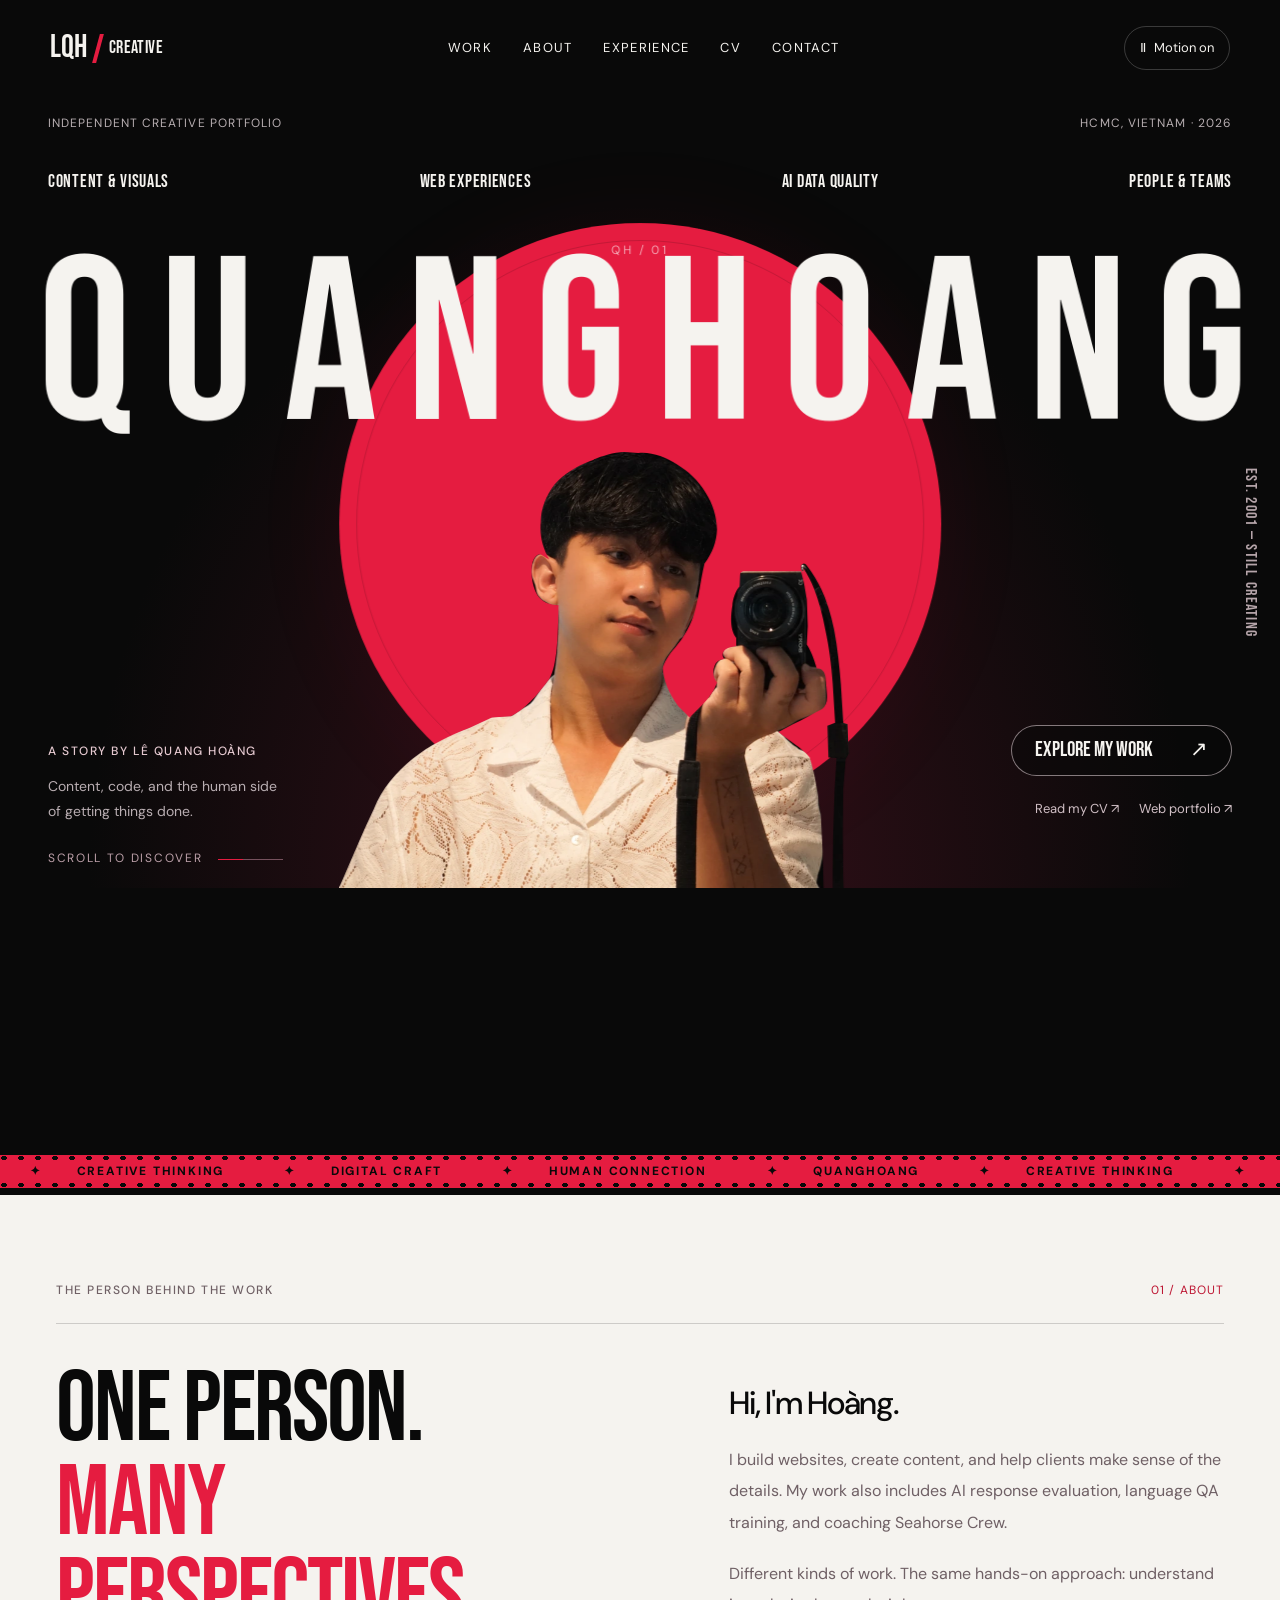
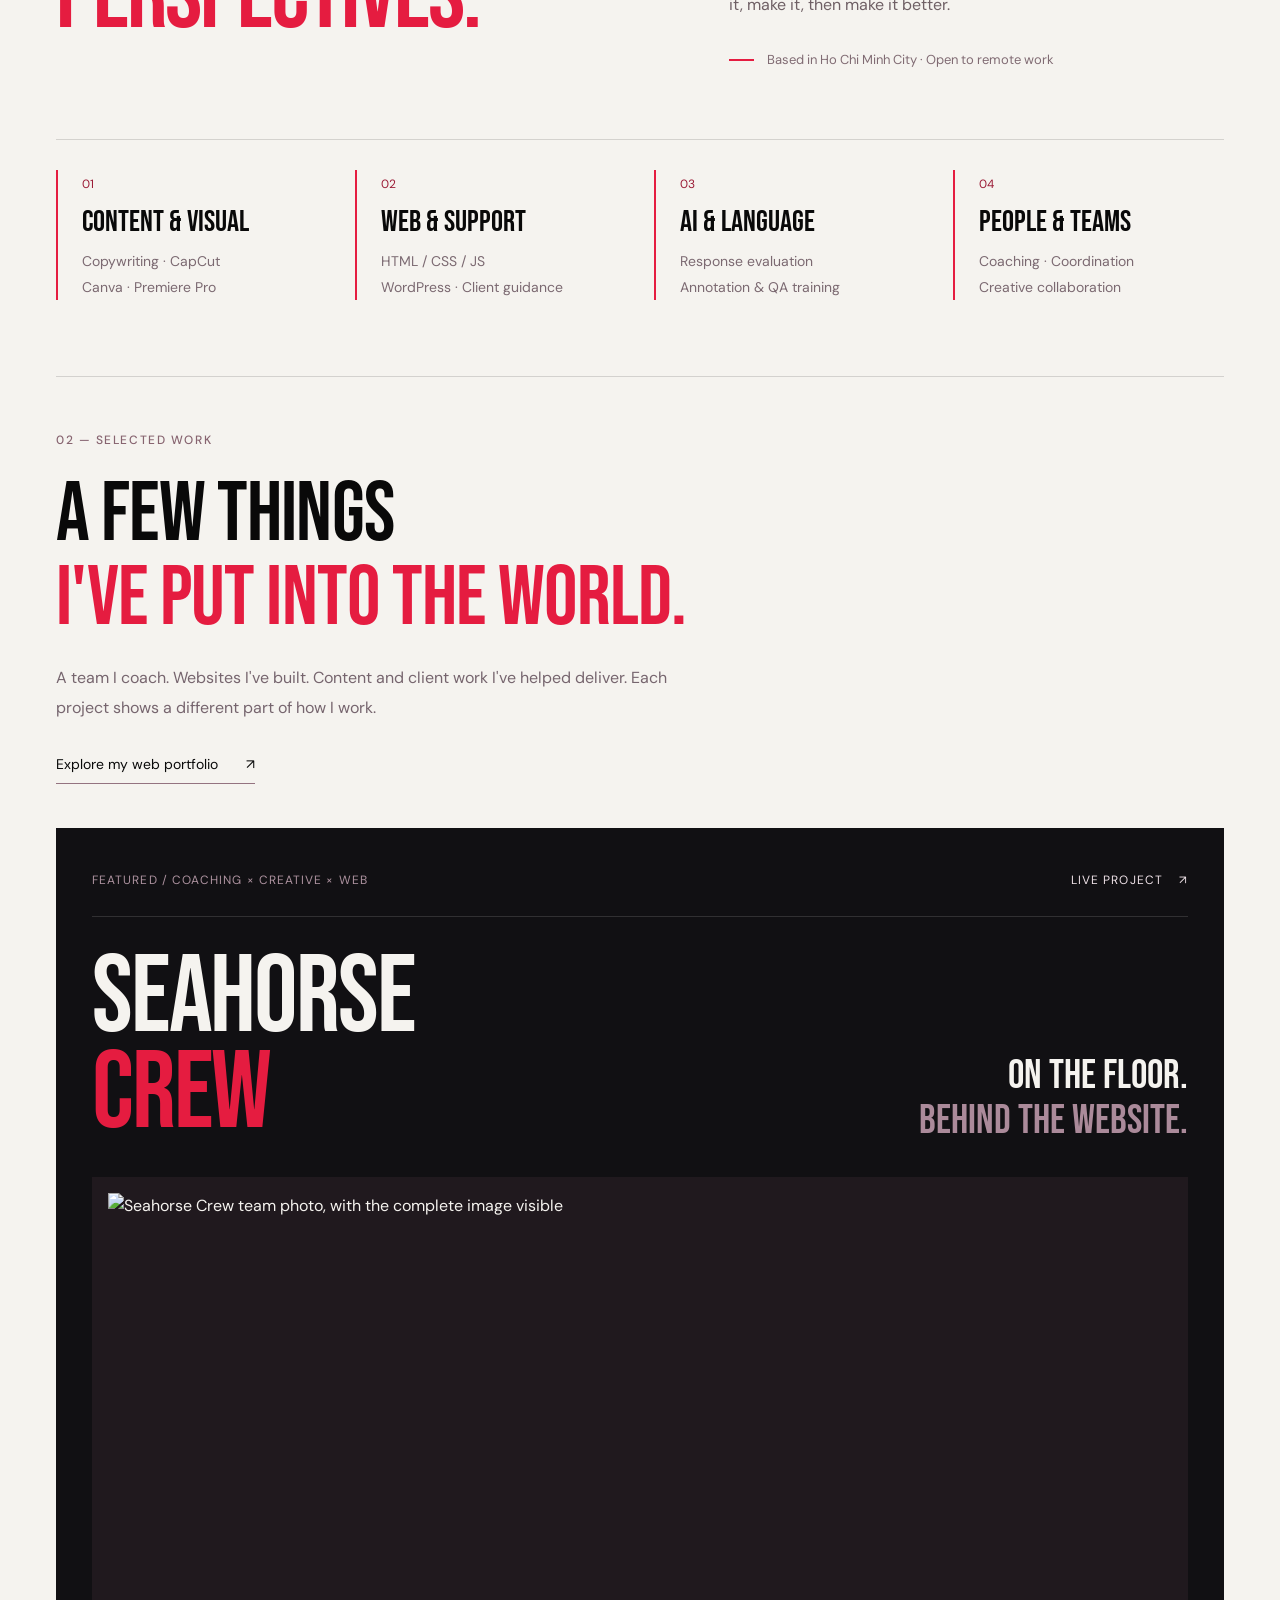
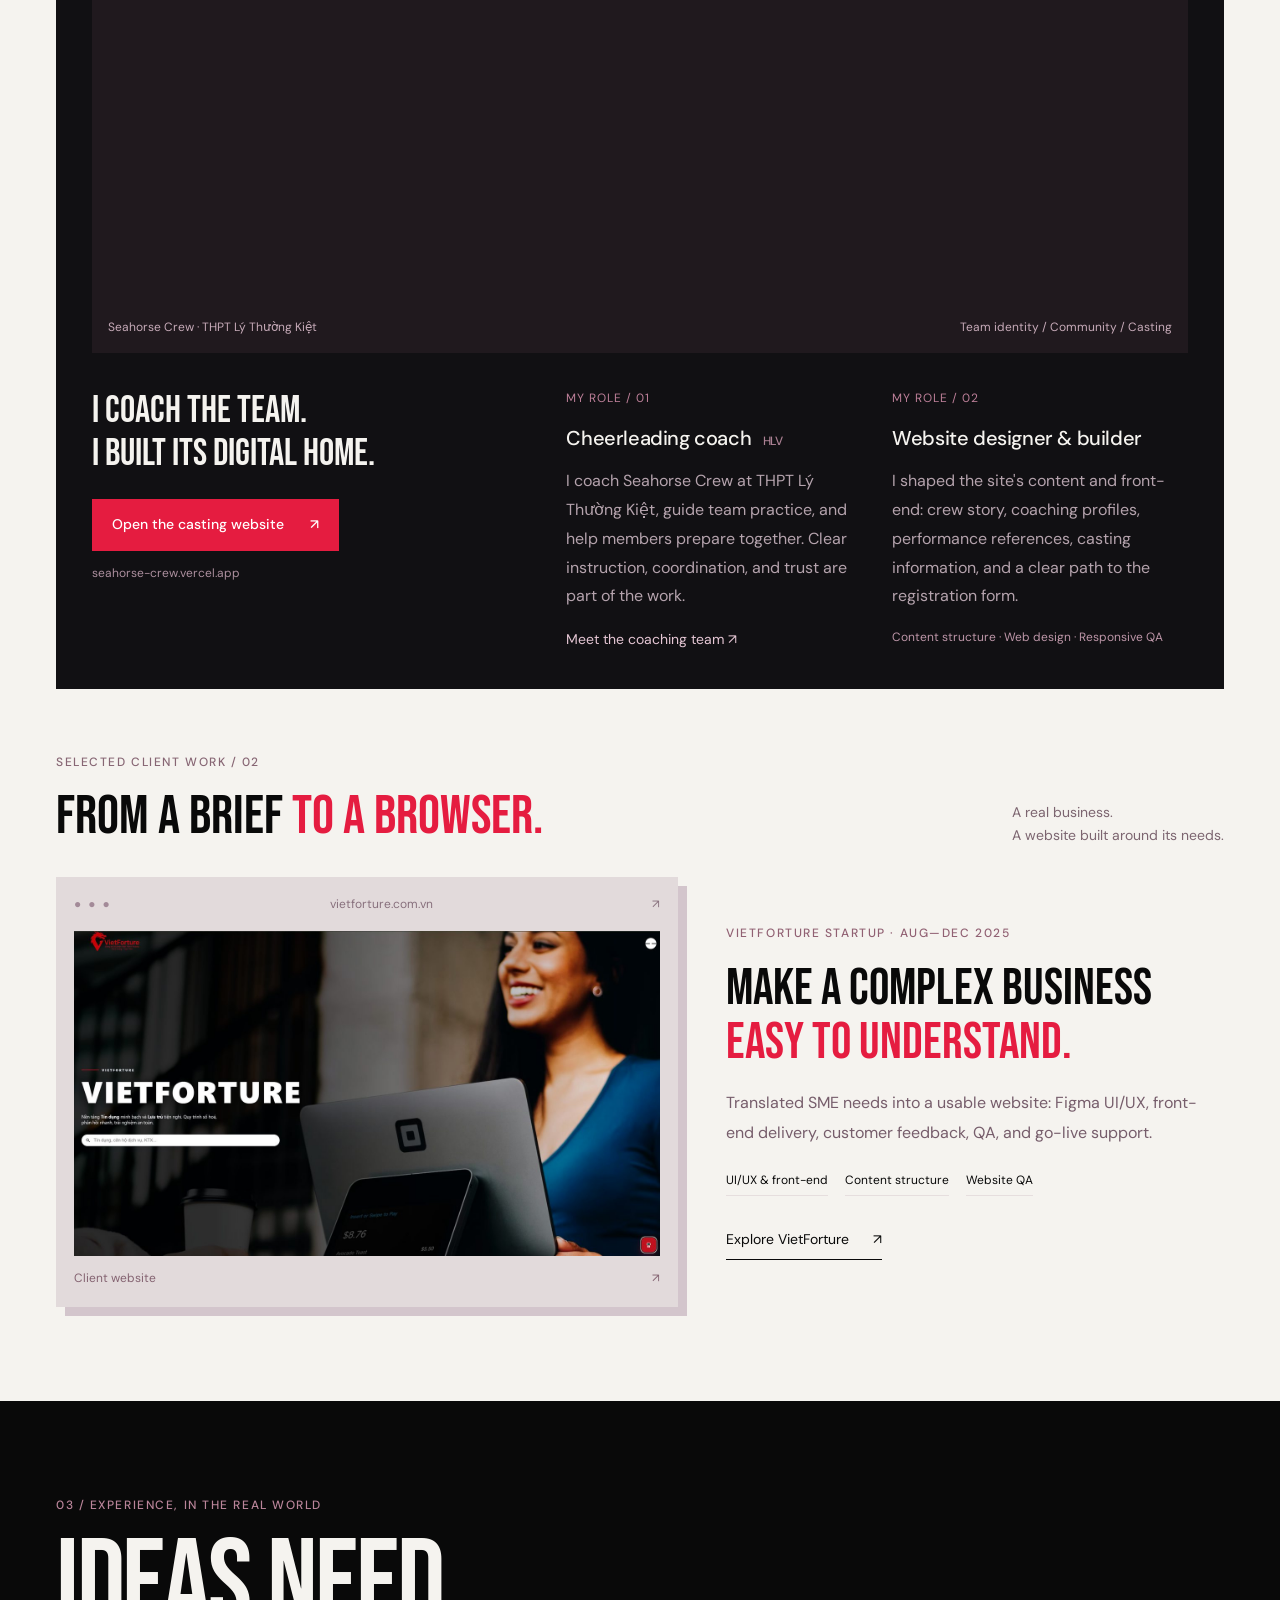
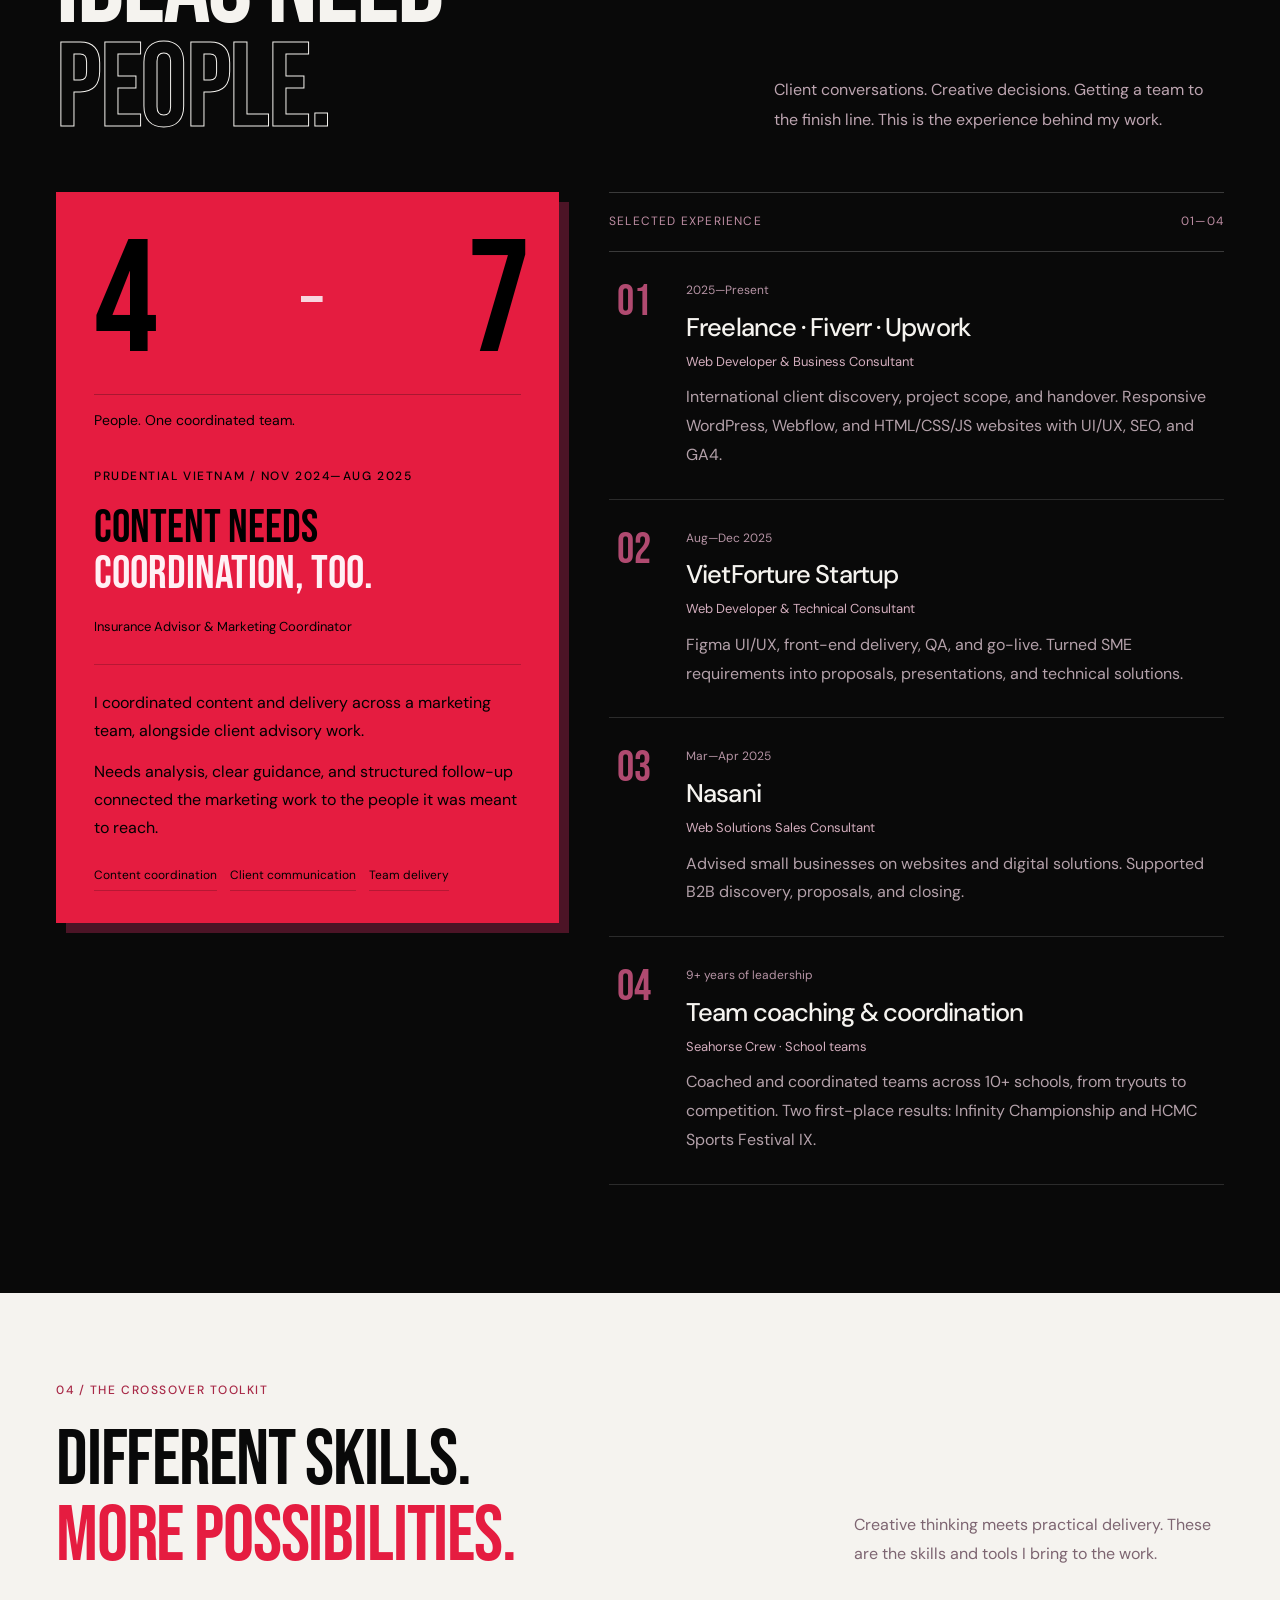
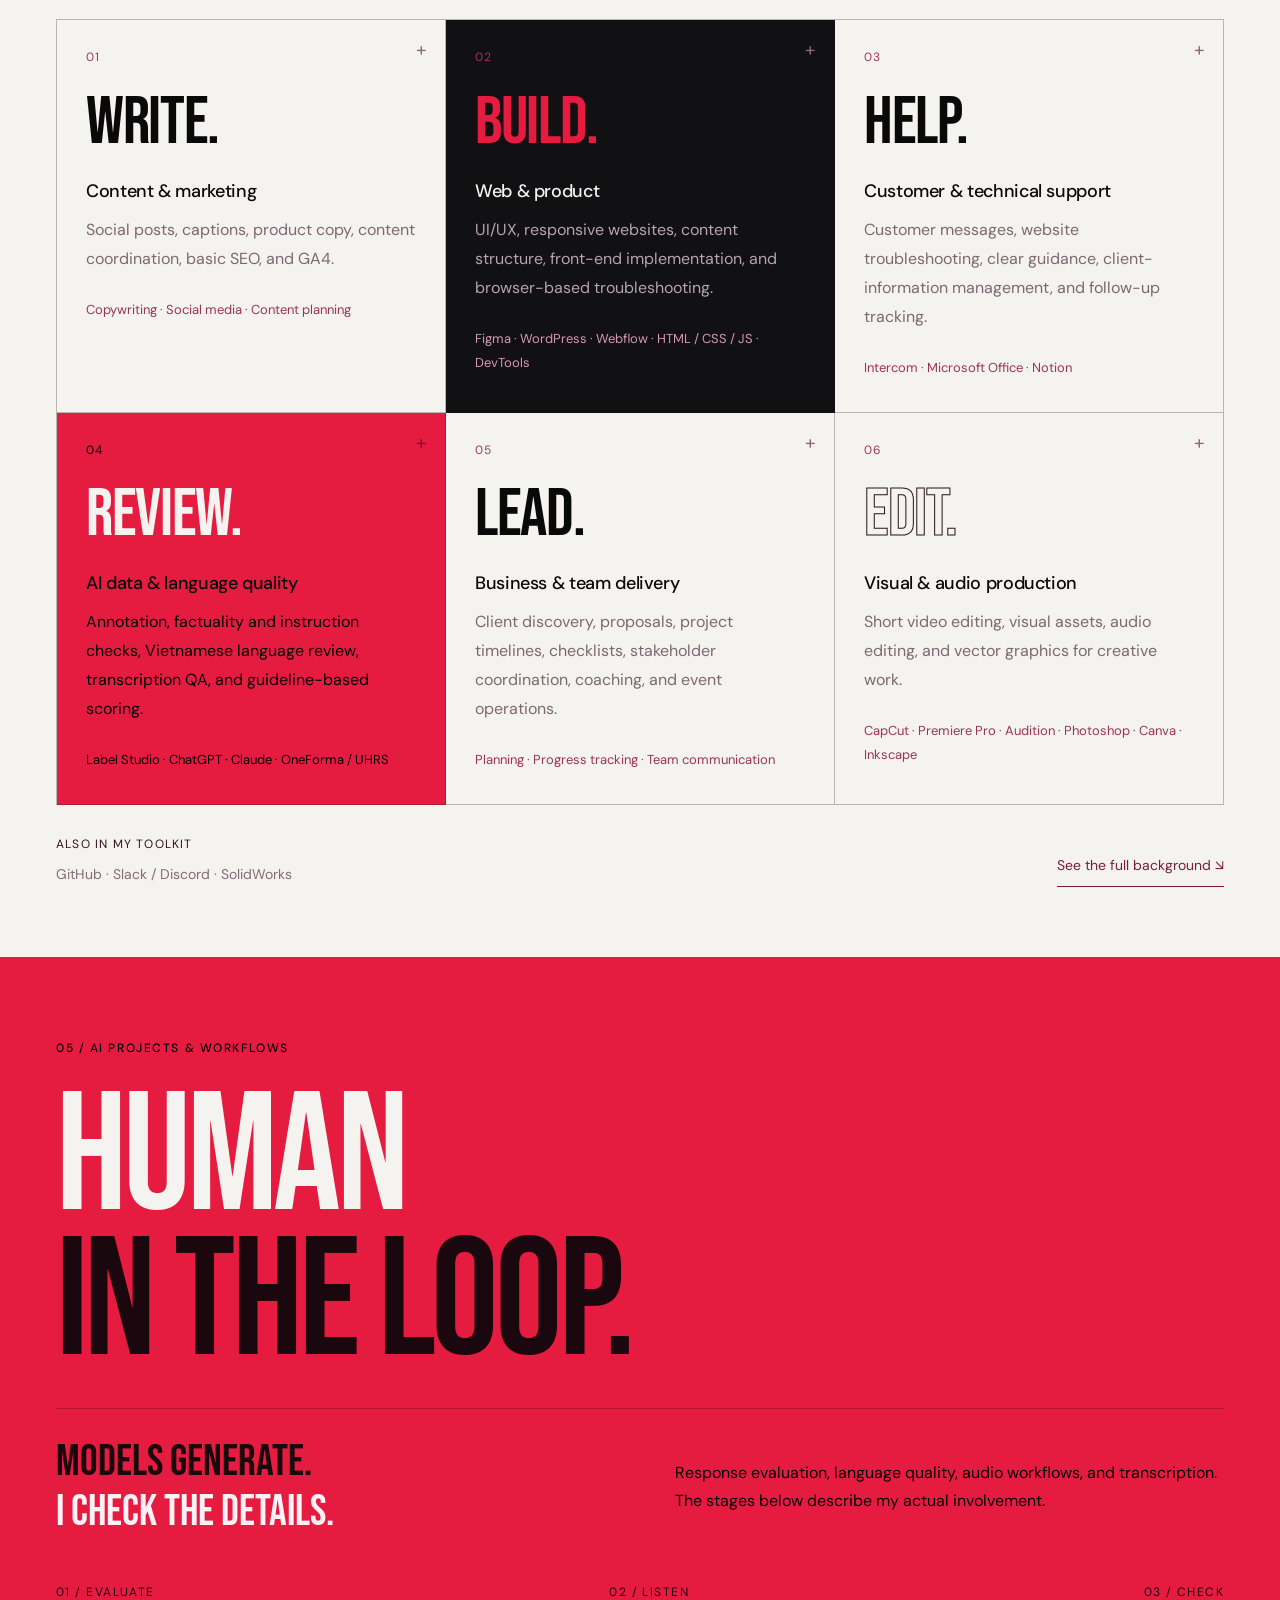
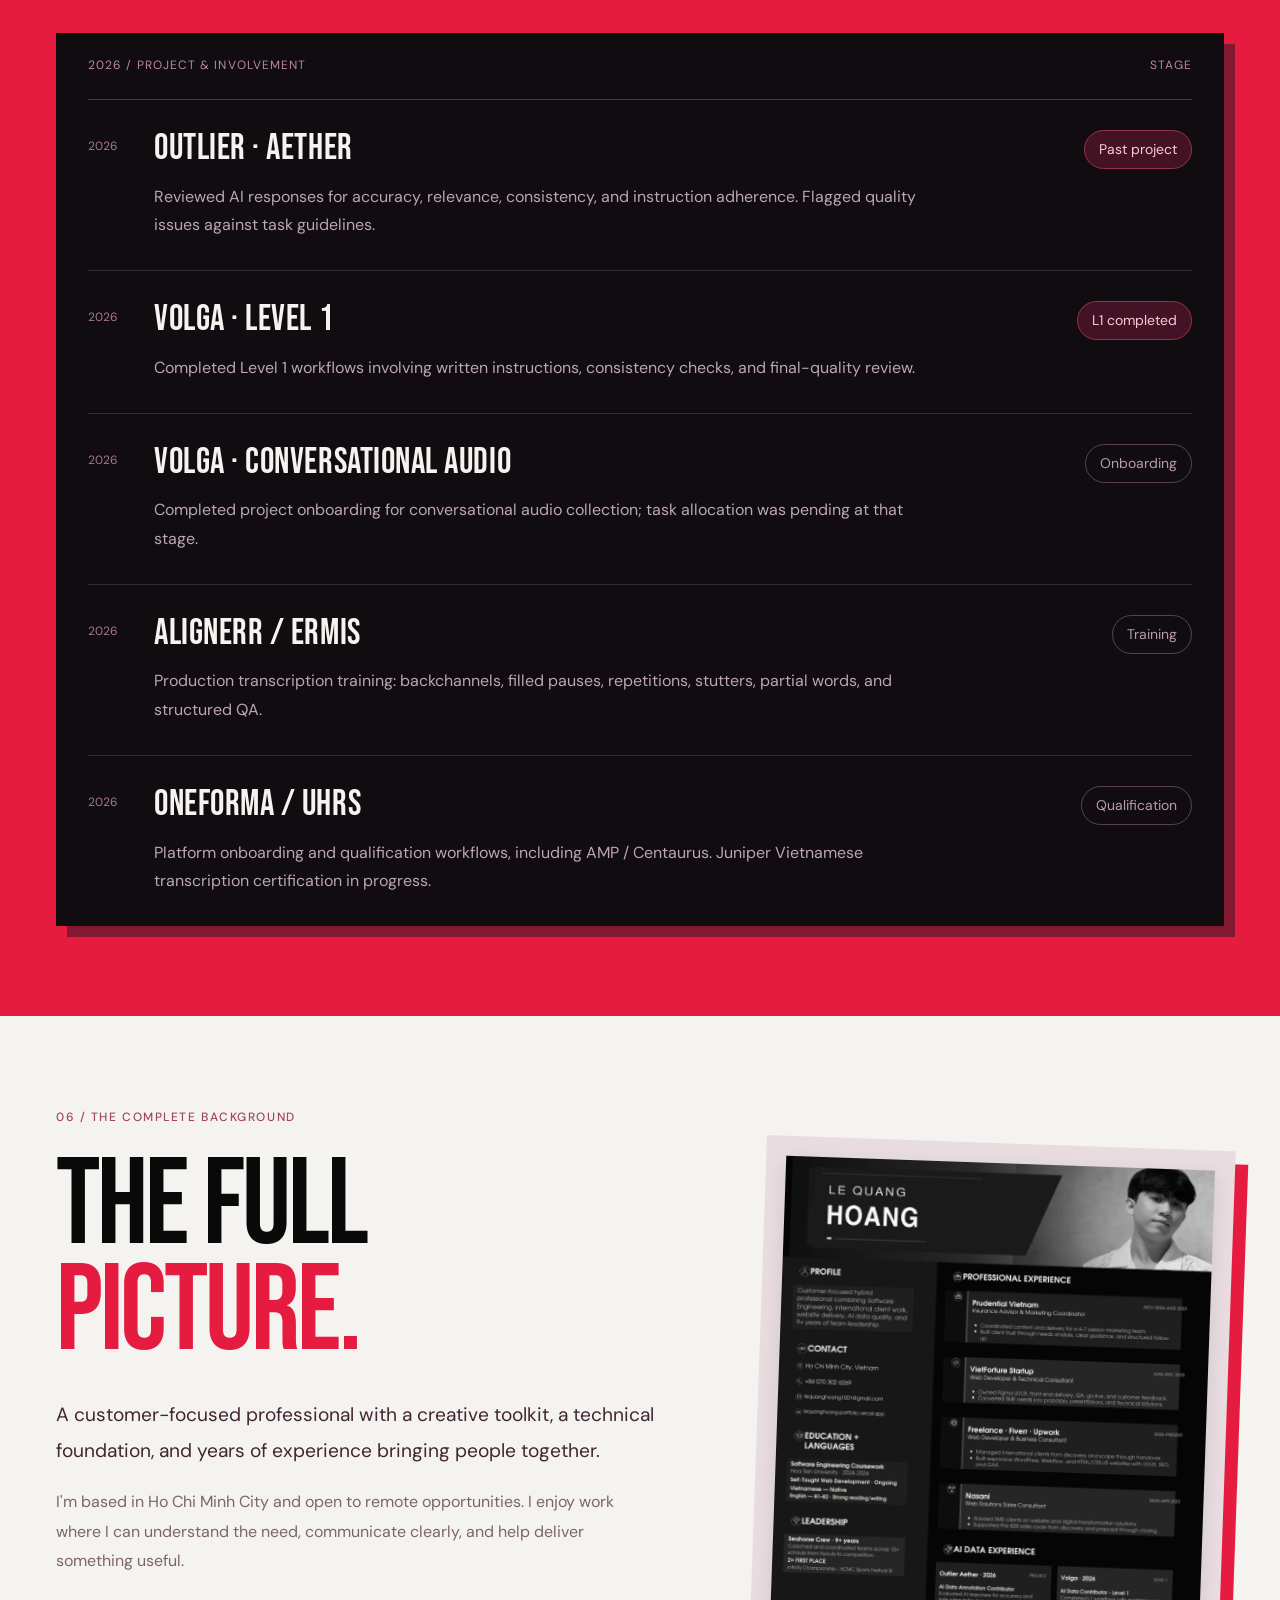
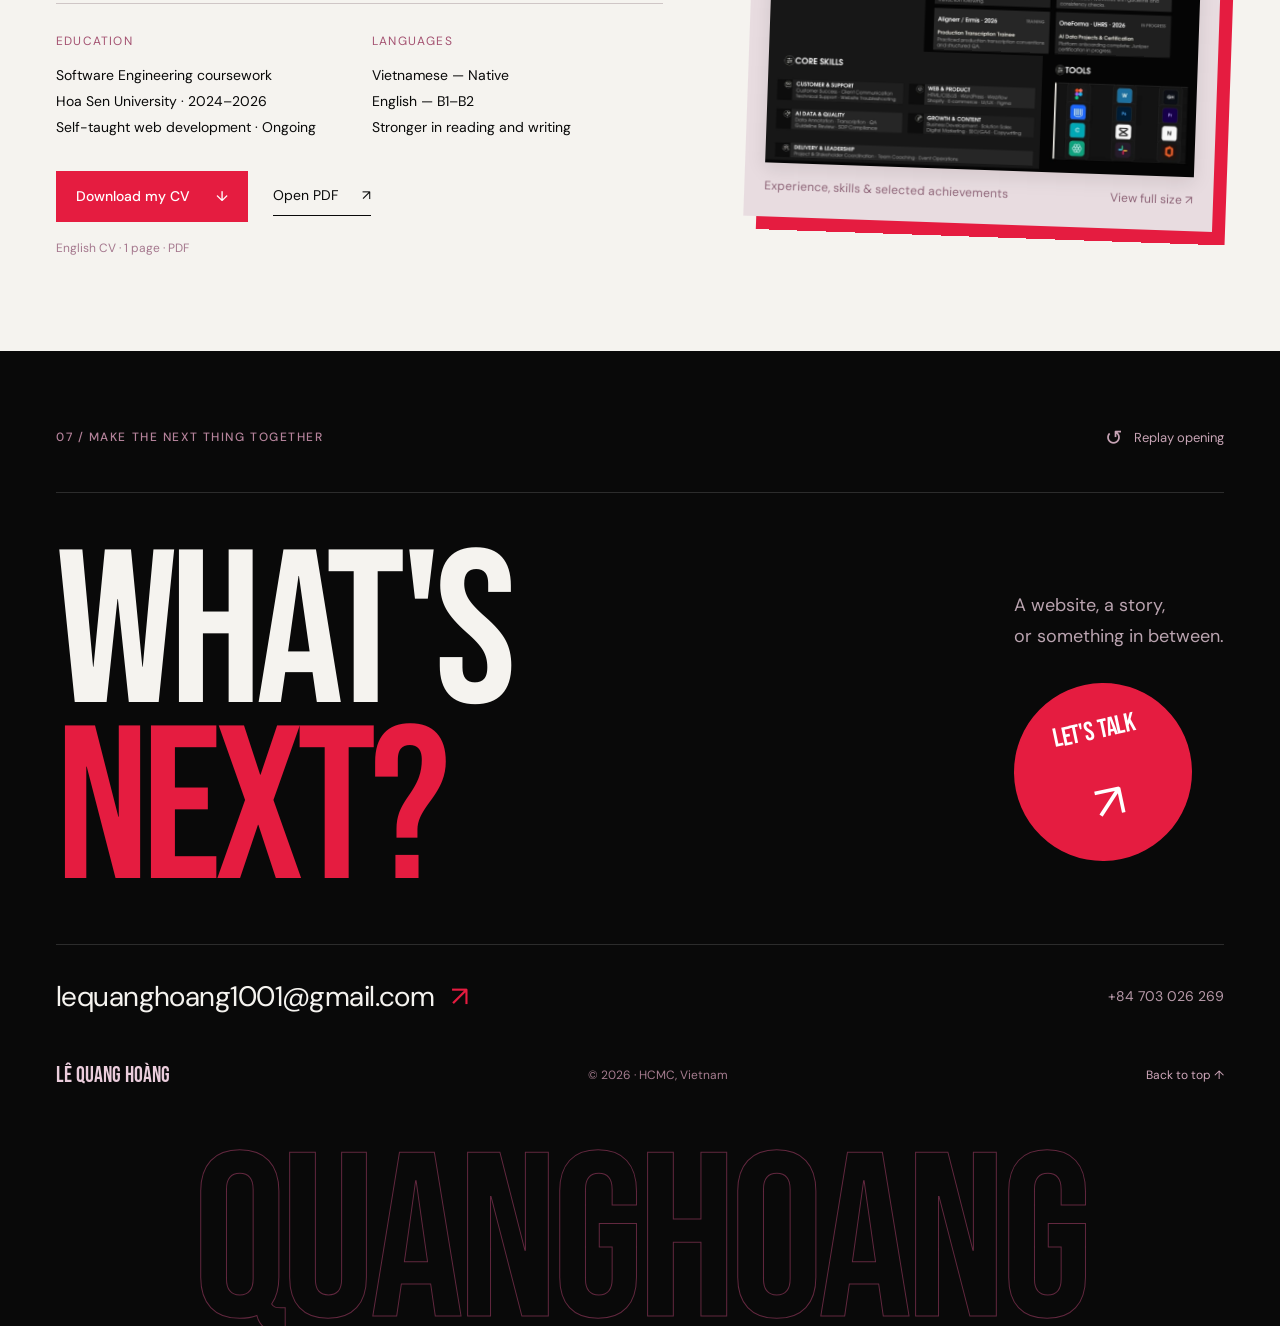
==== commit 5e17a9f4: "Redesign Creative portfolio with anchored portrait, cinematic motion and editorial chapters" ====
--- a/creative.html
+++ b/creative.html
@@ -11,8 +11,8 @@
   <link rel="preconnect" href="https://fonts.gstatic.com" crossorigin>
   <link href="https://fonts.googleapis.com/css2?family=Bebas+Neue&amp;family=DM+Sans:wght@400;500;600;700&amp;display=swap" rel="stylesheet">
   <link rel="preload" href="images/hoang-hero-cinematic.webp" as="image">
-  <link rel="stylesheet" href="creative.css?v=20260911-cinema">
-  <script src="creative.js?v=20260911-cinema" defer></script>
+  <link rel="stylesheet" href="creative.css?v=20260911-directors-cut">
+  <script src="creative.js?v=20260911-directors-cut" defer></script>
 </head>
 <body id="top">
   <div id="cinema-portfolio" data-motion="on">
@@ -26,30 +26,34 @@
 
   
     <main>
-      <section class="qh-hero" aria-labelledby="heroTitle">
-    <div class="qh-stage" data-qh-stage>
-      <div class="qh-credits"><span><i class="qh-dot" aria-hidden="true"></i> Independent creative portfolio</span><span>HCMC, VIETNAM / 2026</span></div>
-      <div class="qh-disciplines"><span>Content &amp; Visuals</span><span>Web Experiences</span><span>AI Data Quality</span><span>People &amp; Teams</span></div>
-      <div class="qh-halo" aria-hidden="true" data-qh-halo></div>
-      <h1 class="qh-name" id="heroTitle" aria-label="QUANGHOANG"><span aria-hidden="true">Q</span><span aria-hidden="true">U</span><span aria-hidden="true">A</span><span aria-hidden="true">N</span><span aria-hidden="true">G</span><span aria-hidden="true">H</span><span aria-hidden="true">O</span><span aria-hidden="true">A</span><span aria-hidden="true">N</span><span aria-hidden="true">G</span></h1>
-      <span class="qh-year" aria-hidden="true">[ EST. 2001 ]</span>
-      <div class="qh-portrait-frame"><div class="qh-portrait" data-qh-portrait><img src="images/hoang-hero-cinematic.webp" width="1000" height="1000" alt="Lê Quang Hoàng holding his camera" fetchpriority="high"></div></div>
-    </div>
-    <div class="qh-hero-bottom">
-      <div class="qh-hero-caption"><p class="qh-label">A story by Lê Quang Hoàng</p><p>Content, code, and the human side of getting things done.</p></div>
-      <a class="qh-scroll-cue" href="#about">Scroll into the story ↓</a>
-      <div class="qh-hero-actions"><a class="qh-outline-link" href="#work">Explore my work <span aria-hidden="true">↗</span></a><a class="qh-cv-link" href="LeQuangHoang.pdf?v=20260910" target="_blank" rel="noopener">Read my CV <span aria-hidden="true">↗</span></a><a class="qh-cv-link" href="index.html" target="_blank" rel="noopener">Web portfolio <span aria-hidden="true">↗</span></a></div>
-    </div>
-  </section>
+      <section class="qh-hero" aria-labelledby="heroTitle" data-hero-scene>
+        <div class="qh-hero-canvas">
+          <div class="qh-stage" data-qh-stage>
+            <div class="qh-credits"><span>Independent creative portfolio</span><span>HCMC, Vietnam · 2026</span></div>
+            <div class="qh-disciplines"><span>Content &amp; Visuals</span><span>Web Experiences</span><span>AI Data Quality</span><span>People &amp; Teams</span></div>
+            <div class="qh-halo" aria-hidden="true" data-qh-halo><span>QH / 01</span></div>
+            <h1 class="qh-name" id="heroTitle" aria-label="QUANGHOANG"><span aria-hidden="true">Q</span><span aria-hidden="true">U</span><span aria-hidden="true">A</span><span aria-hidden="true">N</span><span aria-hidden="true">G</span><span aria-hidden="true">H</span><span aria-hidden="true">O</span><span aria-hidden="true">A</span><span aria-hidden="true">N</span><span aria-hidden="true">G</span></h1>
+            <span class="qh-year" aria-hidden="true">EST. 2001 — STILL CREATING</span>
+            <div class="qh-portrait-frame"><div class="qh-portrait" data-qh-portrait><img src="images/hoang-hero-cinematic.webp" width="1000" height="1000" alt="Lê Quang Hoàng holding his camera" fetchpriority="high"></div></div>
+            <a class="qh-scroll-cue" href="#about"><span>Scroll to discover</span><i aria-hidden="true"></i></a>
+            <div class="qh-light-pass" aria-hidden="true"></div>
+            <div class="qh-curtain qh-curtain-left" aria-hidden="true"></div><div class="qh-curtain qh-curtain-right" aria-hidden="true"></div>
+          </div>
+            <div class="qh-hero-bottom">
+              <div class="qh-hero-caption"><p class="qh-label">A story by Lê Quang Hoàng</p><p>Content, code, and the human side of getting things done.</p></div>
+              <div class="qh-hero-actions"><a class="qh-outline-link" href="#work">Explore my work <span aria-hidden="true">↗</span></a><div class="qh-hero-links"><a class="qh-cv-link" href="LeQuangHoang.pdf?v=20260910" target="_blank" rel="noopener">Read my CV ↗</a><a class="qh-cv-link" href="index.html" target="_blank" rel="noopener">Web portfolio ↗</a></div></div>
+            </div>
+        </div>
+      </section>
 
   
       <div class="qh-film" aria-hidden="true"><div class="qh-film-track"><span><b>✦</b> CREATIVE THINKING</span><span><b>✦</b> DIGITAL CRAFT</span><span><b>✦</b> HUMAN CONNECTION</span><span><b>✦</b> QUANGHOANG</span><span><b>✦</b> CREATIVE THINKING</span><span><b>✦</b> DIGITAL CRAFT</span><span><b>✦</b> HUMAN CONNECTION</span><span><b>✦</b> QUANGHOANG</span></div></div>
 
   
-      <section class="qh-about" id="about" aria-labelledby="qh-about-heading">
+      <section class="qh-about" data-section-reveal id="about" aria-labelledby="qh-about-heading">
     <div class="qh-section-top"><span class="qh-label">The person behind the work</span><span class="qh-section-no">01 / ABOUT</span></div>
     <div class="qh-about-grid">
-      <h2 id="qh-about-heading" data-qh-reveal>ONE PERSON.<br><span>MANY WAYS<br>TO CREATE.</span></h2>
+      <h2 id="qh-about-heading" data-qh-reveal>ONE PERSON.<br><span>MANY<br>PERSPECTIVES.</span></h2>
       <div class="qh-about-story" data-qh-reveal><h3>Hi, I'm Hoàng.</h3><p>I build websites, create content, and help clients make sense of the details. My work also includes AI response evaluation, language QA training, and coaching Seahorse Crew.</p><p>Different kinds of work. The same hands-on approach: understand it, make it, then make it better.</p><div class="qh-about-signature"><i aria-hidden="true"></i><span>Based in Ho Chi Minh City · Open to remote work</span></div></div>
     </div>
     <div class="qh-practices" data-qh-reveal>
@@ -64,7 +68,7 @@
     <section class="work" id="work" aria-labelledby="workTitle">
       <header class="section-intro" data-qh-reveal>
         <p class="micro-label">02 — Selected work</p>
-        <h2 id="workTitle">Different disciplines.<br><em>Connected by doing.</em></h2>
+        <h2 id="workTitle">A FEW THINGS<br><em>I'VE PUT INTO THE WORLD.</em></h2>
         <p class="section-summary">A team I coach. Websites I've built. Content and client work I've helped deliver. Each project shows a different part of how I work.</p><a class="section-portfolio-link" href="index.html" target="_blank" rel="noopener">Explore my web portfolio <span aria-hidden="true">↗</span></a>
       </header>
 
@@ -120,49 +124,43 @@
       </div>
     </section>
 
-    <section class="experience page-width" id="experience" aria-labelledby="experienceTitle">
-      <header class="section-intro compact-intro" data-qh-reveal><p class="micro-label">03 — Professional experience</p><h2 id="experienceTitle">Creative work.<br><em>Commercial context.</em></h2><p class="section-summary">I've worked with customers, small businesses, and marketing teams. That experience shapes the questions I ask before I start creating.</p></header>
-      <div class="experience-feature" data-qh-reveal>
-        <div class="experience-feature-title"><span class="micro-label">Prudential Vietnam / Nov 2024—Aug 2025</span><h3>Content needs<br><em>coordination, too.</em></h3><span class="experience-role">Insurance Advisor &amp; Marketing Coordinator</span></div>
-        <div class="experience-feature-body"><p>I coordinated content and delivery for a <strong>4–7 person marketing team</strong>, alongside client advisory work.</p><p>Needs analysis, clear guidance, and structured follow-up connected the marketing work to the people it was meant to reach.</p><ul class="project-tags"><li>Content coordination</li><li>Client communication</li><li>Team delivery</li></ul></div>
+    <section class="experience" id="experience" aria-labelledby="experienceTitle">
+      <div class="page-width">
+        <header class="experience-heading" data-qh-reveal><p class="micro-label">03 / Experience, in the real world</p><h2 id="experienceTitle">IDEAS NEED<br><em>PEOPLE.</em></h2><p>Client conversations. Creative decisions. Getting a team to the finish line. This is the experience behind my work.</p></header>
+        <div class="experience-spread">      <div class="experience-feature" data-qh-reveal>
+        <div class="experience-feature-title"><div class="experience-number" aria-label="4 to 7 people">4<span>–</span>7</div><p class="experience-number-caption">People. One coordinated team.</p><span class="micro-label">Prudential Vietnam / Nov 2024—Aug 2025</span><h3>Content needs<br><em>coordination, too.</em></h3><span class="experience-role">Insurance Advisor &amp; Marketing Coordinator</span></div>
+        <div class="experience-feature-body"><p>I coordinated content and delivery across a marketing team, alongside client advisory work.</p><p>Needs analysis, clear guidance, and structured follow-up connected the marketing work to the people it was meant to reach.</p><ul class="project-tags"><li>Content coordination</li><li>Client communication</li><li>Team delivery</li></ul></div>
       </div>
-      <div class="experience-list">
-        <article class="experience-row" data-qh-reveal><div class="experience-date">2025—Present</div><div class="experience-company"><h3>Freelance · Fiverr · Upwork</h3><span>Web Developer &amp; Business Consultant</span></div><p>International client discovery, project scope, and handover. Responsive WordPress, Webflow, and HTML/CSS/JS websites with UI/UX, SEO, and GA4.</p></article>
-        <article class="experience-row" data-qh-reveal><div class="experience-date">Aug—Dec 2025</div><div class="experience-company"><h3>VietForture Startup</h3><span>Web Developer &amp; Technical Consultant</span></div><p>Figma UI/UX, front-end delivery, QA, and go-live. Turned SME requirements into proposals, presentations, and technical solutions.</p></article>
-        <article class="experience-row" data-qh-reveal><div class="experience-date">Mar—Apr 2025</div><div class="experience-company"><h3>Nasani</h3><span>Web Solutions Sales Consultant</span></div><p>Advised small businesses on websites and digital solutions. Supported B2B discovery, proposals, and closing.</p></article>
-        <article class="experience-row" data-qh-reveal><div class="experience-date">9+ years of leadership</div><div class="experience-company"><h3>Team coaching &amp; coordination</h3><span>Seahorse Crew · School teams</span></div><p>Coached and coordinated teams across 10+ schools, from tryouts to competition. Two first-place results: Infinity Championship and HCMC Sports Festival IX.</p></article>
+<div class="experience-list"><div class="experience-list-header"><span>Selected experience</span><span>01—04</span></div><article class="experience-row" data-qh-reveal><span class="experience-index" aria-hidden="true">01</span><div class="experience-date">2025—Present</div><div class="experience-company"><h3>Freelance · Fiverr · Upwork</h3><span>Web Developer &amp; Business Consultant</span></div><p>International client discovery, project scope, and handover. Responsive WordPress, Webflow, and HTML/CSS/JS websites with UI/UX, SEO, and GA4.</p></article><article class="experience-row" data-qh-reveal><span class="experience-index" aria-hidden="true">02</span><div class="experience-date">Aug—Dec 2025</div><div class="experience-company"><h3>VietForture Startup</h3><span>Web Developer &amp; Technical Consultant</span></div><p>Figma UI/UX, front-end delivery, QA, and go-live. Turned SME requirements into proposals, presentations, and technical solutions.</p></article><article class="experience-row" data-qh-reveal><span class="experience-index" aria-hidden="true">03</span><div class="experience-date">Mar—Apr 2025</div><div class="experience-company"><h3>Nasani</h3><span>Web Solutions Sales Consultant</span></div><p>Advised small businesses on websites and digital solutions. Supported B2B discovery, proposals, and closing.</p></article><article class="experience-row" data-qh-reveal><span class="experience-index" aria-hidden="true">04</span><div class="experience-date">9+ years of leadership</div><div class="experience-company"><h3>Team coaching &amp; coordination</h3><span>Seahorse Crew · School teams</span></div><p>Coached and coordinated teams across 10+ schools, from tryouts to competition. Two first-place results: Infinity Championship and HCMC Sports Festival IX.</p></article></div></div>
       </div>
     </section>
 
-    <section class="capabilities page-width" id="capabilities" aria-labelledby="capabilitiesTitle">
-      <div class="cap-heading" data-qh-reveal><p class="micro-label">04 — What I bring</p><h2 id="capabilitiesTitle">Several skills.<br><em>A useful mix.</em></h2><p>Creative and content roles are one direction. I also bring practical experience for web, customer-facing, and quality-focused work.</p><a class="text-link" href="#cv">See the full background <span aria-hidden="true">↘</span></a></div>
-      <div class="cap-list">
-        <section class="cap-row" data-qh-reveal><span class="cap-index">01</span><div><h3>Content &amp; marketing</h3><p>Social posts, captions, product copy, content coordination, basic SEO, and GA4.</p><span class="cap-tools">Copywriting · Social media · Content planning</span></div></section>
-        <section class="cap-row" data-qh-reveal><span class="cap-index">02</span><div><h3>Web &amp; product</h3><p>UI/UX, responsive websites, content structure, front-end implementation, and browser-based troubleshooting.</p><span class="cap-tools">Figma · WordPress · Webflow · HTML / CSS / JS · DevTools</span></div></section>
-        <section class="cap-row" data-qh-reveal><span class="cap-index">03</span><div><h3>Customer &amp; technical support</h3><p>Customer messages, website troubleshooting, clear guidance, client-information management, and follow-up tracking.</p><span class="cap-tools">Intercom · Microsoft Office · Notion</span></div></section>
-        <section class="cap-row" data-qh-reveal><span class="cap-index">04</span><div><h3>AI data &amp; language quality</h3><p>Annotation, factuality and instruction checks, Vietnamese language review, transcription QA, and guideline-based scoring.</p><span class="cap-tools">Label Studio · ChatGPT · Claude · OneForma / UHRS</span></div></section>
-        <section class="cap-row" data-qh-reveal><span class="cap-index">05</span><div><h3>Business &amp; team delivery</h3><p>Client discovery, proposals, project timelines, checklists, stakeholder coordination, coaching, and event operations.</p><span class="cap-tools">Planning · Progress tracking · Team communication</span></div></section>
-        <section class="cap-row" data-qh-reveal><span class="cap-index">06</span><div><h3>Visual &amp; audio production</h3><p>Short video editing, visual assets, audio editing, and vector graphics for creative work.</p><span class="cap-tools">CapCut · Premiere Pro · Audition · Photoshop · Canva · Inkscape</span></div></section>
-        <p class="additional-tools"><span>Also in my toolkit</span> GitHub · Slack / Discord · SolidWorks</p>
+    <section class="capabilities" id="capabilities" aria-labelledby="capabilitiesTitle">
+      <div class="page-width">
+        <div class="cap-heading" data-qh-reveal><div><p class="micro-label">04 / The crossover toolkit</p><h2 id="capabilitiesTitle">DIFFERENT SKILLS.<br><em>MORE POSSIBILITIES.</em></h2></div><p>Creative thinking meets practical delivery. These are the skills and tools I bring to the work.</p></div>
+        <div class="cap-list"><section class="cap-row cap-row-1" data-qh-reveal><span class="cap-index">01</span><div><span class="cap-verb" aria-hidden="true">WRITE.</span><h3>Content &amp; marketing</h3><p>Social posts, captions, product copy, content coordination, basic SEO, and GA4.</p><span class="cap-tools">Copywriting · Social media · Content planning</span></div></section><section class="cap-row cap-row-2" data-qh-reveal><span class="cap-index">02</span><div><span class="cap-verb" aria-hidden="true">BUILD.</span><h3>Web &amp; product</h3><p>UI/UX, responsive websites, content structure, front-end implementation, and browser-based troubleshooting.</p><span class="cap-tools">Figma · WordPress · Webflow · HTML / CSS / JS · DevTools</span></div></section><section class="cap-row cap-row-3" data-qh-reveal><span class="cap-index">03</span><div><span class="cap-verb" aria-hidden="true">HELP.</span><h3>Customer &amp; technical support</h3><p>Customer messages, website troubleshooting, clear guidance, client-information management, and follow-up tracking.</p><span class="cap-tools">Intercom · Microsoft Office · Notion</span></div></section><section class="cap-row cap-row-4" data-qh-reveal><span class="cap-index">04</span><div><span class="cap-verb" aria-hidden="true">REVIEW.</span><h3>AI data &amp; language quality</h3><p>Annotation, factuality and instruction checks, Vietnamese language review, transcription QA, and guideline-based scoring.</p><span class="cap-tools">Label Studio · ChatGPT · Claude · OneForma / UHRS</span></div></section><section class="cap-row cap-row-5" data-qh-reveal><span class="cap-index">05</span><div><span class="cap-verb" aria-hidden="true">LEAD.</span><h3>Business &amp; team delivery</h3><p>Client discovery, proposals, project timelines, checklists, stakeholder coordination, coaching, and event operations.</p><span class="cap-tools">Planning · Progress tracking · Team communication</span></div></section><section class="cap-row cap-row-6" data-qh-reveal><span class="cap-index">06</span><div><span class="cap-verb" aria-hidden="true">EDIT.</span><h3>Visual &amp; audio production</h3><p>Short video editing, visual assets, audio editing, and vector graphics for creative work.</p><span class="cap-tools">CapCut · Premiere Pro · Audition · Photoshop · Canva · Inkscape</span></div></section></div>
+        <div class="toolkit-end"><p class="additional-tools"><span>Also in my toolkit</span> GitHub · Slack / Discord · SolidWorks</p><a class="text-link" href="#cv">See the full background ↘</a></div>
       </div>
     </section>
 
-    <section class="ai-work page-width" aria-labelledby="aiTitle">
-      <div class="ai-intro" data-qh-reveal><p class="micro-label">A closer look / AI projects &amp; workflows</p><h2 id="aiTitle">Working with AI.<br><em>Thinking like a human.</em></h2><p>Response evaluation, language quality, audio workflows, and transcription. Each entry shows the stage of my involvement.</p><div class="ai-scope"><span>Evaluation</span><span>Language QA</span><span>Audio &amp; transcription</span></div></div>
-      <div class="ai-list" data-qh-reveal>
+    <section class="ai-work" id="ai-work" aria-labelledby="aiTitle">
+      <div class="page-width">
+        <div class="ai-intro"><p class="micro-label">05 / AI projects &amp; workflows</p><h2 id="aiTitle" data-qh-reveal><span>HUMAN</span><em>IN THE LOOP.</em></h2><div class="ai-intro-bottom"><p>Models generate.<br><strong>I check the details.</strong></p><p>Response evaluation, language quality, audio workflows, and transcription. The stages below describe my actual involvement.</p></div><div class="ai-scope"><span>01 / Evaluate</span><span>02 / Listen</span><span>03 / Check</span></div></div>
+        <div class="ai-list"><div class="ai-ledger-head" aria-hidden="true"><span>2026 / Project &amp; involvement</span><span>Stage</span></div>
         <div><span class="ai-year">2026</span><div><h3>Outlier · Aether</h3><p>Reviewed AI responses for accuracy, relevance, consistency, and instruction adherence. Flagged quality issues against task guidelines.</p></div><span class="status-tag">Past project</span></div>
         <div><span class="ai-year">2026</span><div><h3>Volga · Level 1</h3><p>Completed Level 1 workflows involving written instructions, consistency checks, and final-quality review.</p></div><span class="status-tag">L1 completed</span></div>
         <div><span class="ai-year">2026</span><div><h3>Volga · Conversational audio</h3><p>Completed project onboarding for conversational audio collection; task allocation was pending at that stage.</p></div><span class="status-tag status-prep">Onboarding</span></div>
         <div><span class="ai-year">2026</span><div><h3>Alignerr / Ermis</h3><p>Production transcription training: backchannels, filled pauses, repetitions, stutters, partial words, and structured QA.</p></div><span class="status-tag status-prep">Training</span></div>
         <div><span class="ai-year">2026</span><div><h3>OneForma / UHRS</h3><p>Platform onboarding and qualification workflows, including AMP / Centaurus. Juniper Vietnamese transcription certification in progress.</p></div><span class="status-tag status-prep">Qualification</span></div>
       </div>
+      </div>
     </section>
 
     <section class="cv-section" id="cv" aria-labelledby="cvTitle">
       <div class="cv-inner page-width">
         <div class="cv-copy" data-qh-reveal>
-          <p class="micro-label">05 — Meet the person / Take the CV</p>
-          <h2 id="cvTitle">Lê Quang Hoàng.<br><em>The full picture.</em></h2>
+          <p class="micro-label">06 / The complete background</p>
+          <h2 id="cvTitle">THE FULL<br><em>PICTURE.</em></h2>
           <p class="cv-lead">A customer-focused professional with a creative toolkit, a technical foundation, and years of experience bringing people together.</p>
           <p>I'm based in Ho Chi Minh City and open to remote opportunities. I enjoy work where I can understand the need, communicate clearly, and help deliver something useful.</p>
           <div class="cv-facts"><div><span>Education</span><p>Software Engineering coursework<br>Hoa Sen University · 2024–2026<br>Self-taught web development · Ongoing</p></div><div><span>Languages</span><p>Vietnamese — Native<br>English — B1–B2<br>Stronger in reading and writing</p></div></div>
@@ -175,11 +173,14 @@
 
     </main>
     <footer class="qh-contact" id="contact">
-    <div class="qh-contact-top"><p class="qh-label">06 / The next chapter starts here</p><button type="button" class="qh-replay" data-qh-replay><span aria-hidden="true">↺</span>Replay intro</button></div>
-    <div class="qh-contact-main" data-qh-reveal><h2>LET'S CREATE<br><span>SOMETHING.</span></h2><a class="qh-contact-stamp" href="mailto:lequanghoang1001@gmail.com" aria-label="Email Hoàng"><span>SAY HELLO</span><span aria-hidden="true">↗</span></a></div>
-    <div class="qh-contact-details"><a class="qh-email" href="mailto:lequanghoang1001@gmail.com">lequanghoang1001@gmail.com</a><a class="qh-phone" href="tel:+84703026269">+84 703 026 269</a></div>
-    <div class="qh-endcredits"><span>A PORTFOLIO BY LÊ QUANG HOÀNG</span><p>© 2026 · Creative / Digital / People</p><a href="#top">Back to top ↑</a></div>
-  </footer>
+      <div class="page-width">
+        <div class="qh-contact-top"><p class="qh-label">07 / Make the next thing together</p><button type="button" class="qh-replay" data-qh-replay><span aria-hidden="true">↺</span> Replay opening</button></div>
+        <div class="qh-contact-main" data-qh-reveal><h2>WHAT'S<br><span>NEXT?</span></h2><div class="qh-contact-aside"><p>A website, a story,<br>or something in between.</p><a class="qh-contact-stamp" href="mailto:lequanghoang1001@gmail.com" aria-label="Email Hoàng"><span>LET'S TALK</span><span aria-hidden="true">↗</span></a></div></div>
+        <div class="qh-contact-details"><a class="qh-email" href="mailto:lequanghoang1001@gmail.com">lequanghoang1001@gmail.com <span aria-hidden="true">↗</span></a><a class="qh-phone" href="tel:+84703026269">+84 703 026 269</a></div>
+        <div class="qh-endcredits"><span>LÊ QUANG HOÀNG</span><p>© 2026 · HCMC, Vietnam</p><a href="#top">Back to top ↑</a></div>
+      </div>
+      <div class="qh-footer-word" aria-hidden="true">QUANGHOANG</div>
+    </footer>
 
   </div>
 </body>
--- a/creative.css
+++ b/creative.css
@@ -1,496 +1,33 @@
-/* Approved cinematic direction, integrated with the complete portfolio. */
-:root { color-scheme:dark; }
-* { box-sizing:border-box; }
-html { scroll-behavior:smooth; scroll-padding-top:24px; }
-body { margin:0; background:#080808; font-family:"DM Sans",Arial,sans-serif; }
-button { font:inherit; }
-a:focus-visible,button:focus-visible { outline:2px solid currentColor; outline-offset:6px; }
-::selection { background:#d91032; color:#fff; }
+:root{color-scheme:dark;--ink:#090909;--paper:#f5f3ef;--red:#e51c40;--muted:#ada6a8;--display:"Bebas Neue",Impact,"Arial Narrow",sans-serif;--body:"DM Sans",Arial,sans-serif}
+*{box-sizing:border-box}html{scroll-behavior:smooth;scroll-padding-top:24px}body{margin:0;background:var(--ink);color:var(--paper);font:400 1rem/1.65 var(--body)}a{color:inherit;text-decoration:none}button{font:inherit;color:inherit;cursor:pointer}a:focus-visible,button:focus-visible{outline:2px solid currentColor;outline-offset:6px}img{display:block;max-width:100%;height:auto}h1,h2,h3,h4,p,figure{margin:0}button{border:0}::selection{background:var(--red);color:#fff}
+#cinema-portfolio{--qh-red:var(--red);--mx:0px;--my:0px;--rotation:0deg;--name-y:0px;--name-scale:1;--portrait-scale:1;--halo-scale:1;--halo-y:0px;--poster-dim:0;--page:min(1320px,calc(100% - 112px));overflow:clip;isolation:isolate}.page-width{width:var(--page);margin-inline:auto}.micro-label,.qh-label{font-size:.75rem;font-weight:500;line-height:1.6;letter-spacing:.13em;text-transform:uppercase}em{font-style:normal}.scroll-progress{position:fixed;inset:0 0 auto;height:3px;z-index:100;pointer-events:none}.scroll-progress span{display:block;width:100%;height:100%;background:var(--red);transform:scaleX(0);transform-origin:left}.skip-link{position:fixed;top:-100px;left:20px;z-index:101;padding:12px 20px;background:var(--paper);color:var(--ink)}.skip-link:focus{top:15px}
+/* Poster: every image layer uses the same square, independent of intrinsic HTML dimensions. */
+.qh-topbar{max-width:1600px;margin:auto;min-height:96px;padding:22px 50px;display:flex;align-items:center;justify-content:space-between;gap:28px}.qh-brand{display:flex;gap:9px;align-items:center;font:2rem/1 var(--display);white-space:nowrap}.qh-brand i{width:4px;height:29px;background:var(--red);transform:skew(-15deg)}.qh-brand span{font-size:1.15rem;letter-spacing:.02em}.qh-topnav{display:flex;gap:31px;font-size:.8125rem;letter-spacing:.1em;text-transform:uppercase}.qh-topnav a{position:relative;padding:12px 0}.qh-topnav a::after{content:"";position:absolute;inset:auto 0 7px;height:1px;background:var(--red);transform:scaleX(0);transform-origin:left;transition:transform .25s}.qh-topnav a:hover::after{transform:scaleX(1)}.qh-motion{display:flex;gap:8px;align-items:center;min-height:44px;border:1px solid #fff3;border-radius:30px;background:transparent;padding:8px 15px;white-space:nowrap;font-size:.8125rem}.qh-motion:disabled{opacity:.6;cursor:default}
+.qh-hero{--hero-h:clamp(650px,88svh,860px);height:calc(var(--hero-h) + 260px);position:relative}.qh-hero-canvas{position:sticky;top:0;height:var(--hero-h);background:var(--ink)}.qh-stage{position:relative;height:100%;max-width:1600px;margin:auto;overflow:hidden;container-type:inline-size;perspective:1400px;background:radial-gradient(ellipse at 50% 100%,#38101a 0,transparent 61%)}.qh-stage::after{content:"";position:absolute;inset:0;pointer-events:none;z-index:7;background:#090909;opacity:var(--poster-dim)}.qh-credits{position:absolute;inset:18px 48px auto;display:flex;justify-content:space-between;gap:18px;text-transform:uppercase;font-size:.75rem;letter-spacing:.09em;color:#b7aeb1;z-index:5}.qh-disciplines{position:absolute;inset:76px 48px auto;display:flex;justify-content:space-between;gap:20px;z-index:5;font:clamp(17px,1.4vw,23px)/1.1 var(--display);letter-spacing:.04em}.qh-halo{position:absolute;width:min(47%,650px);aspect-ratio:1;left:50%;top:16%;background:var(--red);border-radius:50%;transform:translate3d(-50%,var(--halo-y),0) scale(var(--halo-scale));transform-origin:center;will-change:transform;box-shadow:0 0 100px #e51c4010}.qh-halo::before{content:"";position:absolute;inset:17px;border:1px solid #09090926;border-radius:50%}.qh-halo>span{position:absolute;left:50%;top:18px;transform:translateX(-50%);font-size:.75rem;letter-spacing:.2em;color:#fff9}.qh-name{position:absolute;z-index:2;inset:18% 3% auto;display:flex;justify-content:space-between;white-space:nowrap;font:400 18.2cqw/.95 var(--display);letter-spacing:-.025em;transform:translate3d(calc(var(--mx)*-1),var(--name-y),0) scale(var(--name-scale));transform-origin:center;will-change:transform}.qh-name>span{display:block;transform-origin:50% 90%;backface-visibility:hidden}.qh-year{position:absolute;right:22px;top:47%;writing-mode:vertical-rl;font:1rem/1 var(--display);letter-spacing:.08em;color:#b6a5aa}.qh-portrait-frame{position:absolute;z-index:3;width:clamp(500px,47%,660px);aspect-ratio:1;left:50%;bottom:-48px;transform:translateX(-50%);pointer-events:none}.qh-portrait{position:absolute;inset:0;transform:translate3d(calc(var(--mx)*.6),0,0) rotateY(var(--rotation)) scale(var(--portrait-scale));transform-origin:50% 100%;will-change:transform}.qh-portrait img{display:block;width:100%;height:100%;aspect-ratio:1;object-fit:fill;-webkit-mask:url("images/hoang-hero-mask.svg") center/100% 100% no-repeat;mask:url("images/hoang-hero-mask.svg") center/100% 100% no-repeat}.qh-hero-bottom{position:absolute;z-index:5;inset:auto max(48px,calc((100% - 1504px)/2)) 64px;display:flex;align-items:flex-end;justify-content:space-between;gap:30px;pointer-events:none}.qh-hero-bottom>*{pointer-events:auto}.qh-hero-caption{width:235px}.qh-hero-caption .qh-label{color:#e5c9d0;margin-bottom:12px}.qh-hero-caption>p:last-child{font-size:.875rem;line-height:1.8;color:#b9aeb2}.qh-hero-actions{display:flex;flex-direction:column;align-items:flex-end;gap:17px}.qh-outline-link{display:inline-flex;gap:37px;align-items:center;justify-content:center;min-height:51px;padding:12px 23px;border:1px solid #e7d7dd8c;border-radius:30px;background:#09090980;font:1.3rem/1 var(--display);transition:background .25s,color .25s,transform .3s}.qh-outline-link:hover{background:var(--paper);color:var(--ink);transform:translateY(-3px)}.qh-hero-links{display:flex;gap:20px}.qh-cv-link{font-size:.8125rem;padding:5px 0;color:#d0bfc5}.qh-scroll-cue{position:absolute;z-index:6;left:48px;bottom:19px;display:flex;gap:16px;align-items:center;text-transform:uppercase;font-size:.75rem;letter-spacing:.14em;color:#bb9fa8}.qh-scroll-cue i{width:65px;height:1px;background:#76515d;position:relative;overflow:hidden}.qh-scroll-cue i::after{content:"";position:absolute;inset:0;width:25px;background:var(--red);animation:travel 2.6s ease-in-out infinite}.qh-light-pass{position:absolute;inset:-40% -30%;z-index:8;pointer-events:none;background:linear-gradient(110deg,transparent 42%,#e51c4009 47%,#fff2 49%,#e51c4022 50%,transparent 54%);transform:translateX(-130%);opacity:0}.qh-curtain{position:absolute;top:0;bottom:0;width:50.2%;z-index:10;pointer-events:none;background:#090909}.qh-curtain-left{left:0;transform:translateX(-102%)}.qh-curtain-right{right:0;transform:translateX(102%)}
+.qh-film{position:relative;z-index:8;height:47px;background:var(--red);overflow:hidden;border-block:7px solid var(--ink)}.qh-film::before,.qh-film::after{content:"";position:absolute;left:0;right:0;height:4px;background:radial-gradient(ellipse 3px 2px at 4px 2px,#090909 99%,transparent) 0 0/17px 4px repeat-x;z-index:2}.qh-film::before{top:1px}.qh-film::after{bottom:1px}.qh-film-track{display:flex;align-items:center;width:max-content;height:100%;animation:film 38s linear infinite}.qh-film-track span{padding:0 30px;white-space:nowrap;color:#090909;font-size:.75rem;font-weight:700;letter-spacing:.15em}.qh-film-track b{margin-right:30px}
+/* The quiet opening page. */
+.qh-about{padding:86px max(56px,calc((100% - 1320px)/2)) 76px;background:var(--paper);color:var(--ink);position:relative}.qh-section-top{display:flex;justify-content:space-between;gap:20px;border-bottom:1px solid #0909092b;padding-bottom:22px;margin-bottom:40px}.qh-section-top .qh-label{color:#6f6065}.qh-section-no{font-size:.75rem;color:#bd1532;letter-spacing:.09em}.qh-about-grid{display:grid;grid-template-columns:1.2fr 1fr;gap:80px}.qh-about h2{font:clamp(70px,7.8vw,116px)/.94 var(--display);letter-spacing:-.02em}.qh-about h2>span{color:var(--red)}.qh-about-story{align-self:center;padding-block:20px}.qh-about-story h3{font-size:2rem;line-height:1.2;font-weight:500;margin-bottom:22px;letter-spacing:-.04em}.qh-about-story p{font-size:1rem;line-height:1.95;color:#6f6065;margin-bottom:20px}.qh-about-signature{font-size:.8125rem;display:flex;align-items:center;gap:13px;color:#806b73;margin-top:29px}.qh-about-signature i{width:25px;height:2px;background:var(--red);flex-shrink:0}.qh-practices{display:grid;grid-template-columns:repeat(4,1fr);gap:28px;margin-top:48px;border-top:1px solid #09090924;padding-top:30px}.qh-practices>div{position:relative;padding-left:24px;border-left:2px solid var(--red)}.qh-practices>div>span{font-size:.75rem;color:#9b1b36}.qh-practices h3{font:1.9rem/1.1 var(--display);margin:10px 0}.qh-practices p{font-size:.875rem;color:#7b6971;line-height:1.8}
+/* Work: full images and a two-role story, with no forced crop. */
+.work{background:var(--paper);color:var(--ink);padding-bottom:94px}.work>.section-intro{width:var(--page);margin:auto;border-top:1px solid #09090924;padding:54px 0 44px;position:relative}.section-intro .micro-label{color:#876470}.section-intro h2{font:clamp(60px,6.6vw,99px)/.99 var(--display);letter-spacing:-.01em;margin:23px 0}.section-intro h2 em{color:var(--red)}.section-summary{font-size:1rem;line-height:1.85;max-width:650px;color:#76656e}.section-portfolio-link{display:inline-flex;align-items:center;gap:28px;padding:7px 0;border-bottom:1px solid #947380;font-size:.875rem;margin-top:24px}.project-seahorse{width:var(--page);margin:auto;background:#111013;color:var(--paper);position:relative}.seahorse-inner{padding:36px}.project-topline{display:flex;justify-content:space-between;align-items:center;gap:28px;font-size:.75rem;text-transform:uppercase;letter-spacing:.09em;color:#ad929f;border-bottom:1px solid #fff2;padding-bottom:20px}.project-topline>a{display:flex;gap:16px;align-items:center;color:#eee1e7;min-height:32px}.seahorse-heading{display:flex;align-items:flex-end;justify-content:space-between;gap:35px;padding:34px 0}.seahorse-heading h3{font:clamp(76px,8.5vw,126px)/.88 var(--display);letter-spacing:-.02em}.seahorse-heading h3>span{display:block;color:var(--red)}.outline-star{display:none}.seahorse-heading>p{font:clamp(28px,3.2vw,45px)/1.1 var(--display);text-align:right}.seahorse-heading>p em{color:#ab8a9a}.seahorse-visual{padding:16px;background:#20191e;position:relative}.seahorse-visual img{width:100%;height:auto;object-fit:contain}.seahorse-visual a{display:block;overflow:hidden}.seahorse-visual figcaption{display:flex;justify-content:space-between;flex-wrap:wrap;gap:8px 20px;padding-top:15px;font-size:.75rem;color:#c6aab8}.seahorse-story{display:grid;grid-template-columns:.8fr 1.2fr;gap:60px;padding-top:36px}.seahorse-intro>p{font:clamp(31px,3vw,43px)/1.12 var(--display);margin-bottom:24px}.dark-link{display:inline-flex;align-items:center;justify-content:center;gap:26px;background:var(--red);color:var(--paper);padding:14px 20px;min-height:50px;font-size:.875rem;font-weight:500;transition:transform .25s,background .25s}.dark-link:hover{background:#bb1735;transform:translateY(-3px)}.site-address{display:block;font-size:.75rem;color:#ac8f9e;margin-top:13px}.seahorse-roles{display:grid;grid-template-columns:1fr 1fr;gap:30px}.role-number{font-size:.75rem;color:#bc7f98;margin-bottom:16px;text-transform:uppercase;letter-spacing:.08em}.role-detail h4{font-size:1.25rem;line-height:1.35;font-weight:500;letter-spacing:-.02em;margin-bottom:15px}.role-detail h4 span{font-size:.75rem;color:#ac8194;margin-left:7px}.role-detail>p:not(.role-number){font-size:1rem;color:#b5a3ad;line-height:1.8}.inline-link{display:inline-block;font-size:.875rem;color:#e5c6d4;margin-top:17px}.role-scope{font-size:.75rem;display:block;margin-top:17px;color:#bd96a8}.web-work{padding-top:64px}.subsection-heading{display:flex;justify-content:space-between;align-items:end;gap:30px;margin-bottom:30px}.subsection-heading .micro-label{color:#876674}.subsection-heading h3{font:clamp(39px,4.3vw,63px)/1.1 var(--display);margin-top:15px}.subsection-heading h3 em{color:var(--red)}.subsection-heading>p{font-size:.875rem;color:#7c6570}.web-projects-focused .web-project{display:grid;grid-template-columns:1.25fr 1fr;gap:48px;align-items:center}.web-visual{padding:18px;display:block;background:#e2dadb;min-width:0;box-shadow:9px 9px 0 #d3c5cc;transition:transform .35s}.web-visual:hover{transform:translateY(-5px)}.window-bar{display:flex;justify-content:space-between;gap:18px;padding:0 0 16px;font-size:.75rem;color:#88707d}.window-dots{color:#a38a98;letter-spacing:2px}.website-image img{width:100%;height:auto;object-fit:contain}.visual-label{display:flex;justify-content:space-between;font-size:.75rem;color:#846371;margin-top:13px}.web-project-copy .micro-label{color:#916173}.web-project-copy h4{font:clamp(39px,4vw,56px)/1.04 var(--display);margin:19px 0}.web-project-copy h4 em{color:var(--red)}.web-project-copy>p:not(.micro-label){color:#765d6b;font-size:1rem;line-height:1.85}.project-tags{list-style:none;display:flex;flex-wrap:wrap;gap:9px 17px;padding:0;margin:24px 0}.project-tags li{font-size:.75rem;border-bottom:1px solid #a083932f;padding-bottom:4px}.text-link{display:inline-flex;gap:24px;align-items:center;min-height:40px;border-bottom:1px solid currentColor;font-size:.875rem}
+/* Experience: a red human-scale poster beside an editorial record. */
+.experience{padding:95px 0 108px;background:var(--ink);position:relative}.experience-heading{display:grid;grid-template-columns:1.1fr 1fr;gap:20px 90px;align-items:end;margin-bottom:50px}.experience-heading .micro-label{grid-column:1/-1;color:#ba859a}.experience-heading h2{font:clamp(84px,9.3vw,143px)/.87 var(--display);letter-spacing:-.02em}.experience-heading h2 em{-webkit-text-stroke:1px var(--paper);color:transparent}.experience-heading>p:not(.micro-label){max-width:450px;justify-self:end;color:#bda5b1;font-size:1rem;line-height:1.85;padding-bottom:8px}.experience-spread{display:grid;grid-template-columns:.9fr 1.1fr;gap:50px;align-items:start}.experience-feature{position:sticky;top:35px;background:var(--red);color:#16070c;padding:35px 38px 32px;box-shadow:10px 10px 0 #4c1426;overflow:hidden}.experience-number{font:clamp(115px,12.5vw,185px)/.95 var(--display);letter-spacing:-.06em;display:flex;align-items:center;justify-content:space-between;border-bottom:1px solid #09090944;padding-bottom:15px}.experience-number>span{font-size:.45em;line-height:1;color:#f8d5df}.experience-number-caption{font-size:.875rem;margin:14px 0 30px}.experience-feature-title .micro-label{font-size:.75rem;color:#480d20}.experience-feature-title h3{font:clamp(35px,3.6vw,53px)/1.01 var(--display);margin:17px 0}.experience-feature-title h3 em{color:#fff0f4}.experience-role{font-size:.8125rem;line-height:1.65;display:block;color:#410c1b}.experience-feature-body{margin-top:27px;padding-top:24px;border-top:1px solid #09090933}.experience-feature-body>p{font-size:1rem;line-height:1.75;margin-bottom:13px}.experience-feature-body .project-tags{margin-bottom:0;gap:8px 13px}.experience-feature-body .project-tags li{border-color:#39091444}.experience-list{border-top:1px solid #fff3}.experience-list-header{display:flex;justify-content:space-between;gap:20px;font-size:.75rem;text-transform:uppercase;letter-spacing:.1em;padding:19px 0;color:#bd8da3;border-bottom:1px solid #fff3}.experience-row{position:relative;display:grid;grid-template-columns:45px 1fr;gap:11px 24px;border-bottom:1px solid #ffffff24;padding:29px 0 29px 8px;transition:background .3s,padding .3s}.experience-row::before{content:"";position:absolute;left:0;bottom:-1px;height:2px;width:100%;background:var(--red);transform:scaleX(0);transform-origin:left;transition:transform .45s}.experience-row:hover{background:#1b0e14;padding-left:17px}.experience-row:hover::before{transform:scaleX(1)}.experience-index{grid-column:1;grid-row:1/4;font:2.7rem/1 var(--display);color:#b04a70;align-self:start}.experience-date{grid-column:2;font-size:.75rem;color:#b694a5}.experience-company{grid-column:2}.experience-company h3{font-size:1.6rem;font-weight:500;line-height:1.25;letter-spacing:-.035em}.experience-company span{display:block;font-size:.8125rem;color:#d4aebe;margin-top:7px}.experience-row>p{grid-column:2;color:#b4a1aa;font-size:1rem;line-height:1.8}
+/* Toolkit: six different verbs on a single printed grid. */
+.capabilities{background:var(--paper);color:var(--ink);padding:88px 0 70px}.cap-heading{display:grid;grid-template-columns:1.4fr 1fr;align-items:end;gap:70px;margin-bottom:45px}.cap-heading .micro-label{color:#a82947}.cap-heading h2{font:clamp(56px,6.1vw,89px)/.97 var(--display);letter-spacing:-.015em;margin-top:23px}.cap-heading h2 em{color:var(--red)}.cap-heading>p{font-size:1rem;color:#7d6571;line-height:1.8;padding-bottom:6px;max-width:370px;justify-self:end}.cap-list{display:grid;grid-template-columns:repeat(3,minmax(0,1fr));border-top:1px solid #1d0b1344;border-left:1px solid #1d0b1344}.cap-row{position:relative;border-right:1px solid #1d0b1344;border-bottom:1px solid #1d0b1344;min-width:0;padding:28px 29px 32px;overflow:hidden;transition:background .3s}.cap-row::after{content:"+";position:absolute;right:18px;top:20px;color:#956576;font-size:1.2rem;line-height:1}.cap-index{display:block;font-size:.75rem;letter-spacing:.1em;margin-bottom:23px;color:#a43554}.cap-verb{display:block;font:clamp(51px,5.3vw,78px)/.94 var(--display);margin-bottom:24px;letter-spacing:-.02em;transition:transform .35s}.cap-row:hover .cap-verb{transform:translateX(9px)}.cap-row h3{font-size:1.125rem;line-height:1.35;font-weight:500;margin-bottom:13px;letter-spacing:-.02em}.cap-row p{font-size:1rem;line-height:1.8;color:#7c6873}.cap-tools{display:block;font-size:.8125rem;line-height:1.85;margin-top:24px;color:#9c3452}.cap-row-2{background:#111013;color:var(--paper)}.cap-row-2 .cap-verb{color:var(--red)}.cap-row-2 p{color:#b6a4af}.cap-row-2 .cap-tools{color:#d997b1}.cap-row-4{background:var(--red)}.cap-row-4 p{color:#370c1b}.cap-row-4 .cap-verb{color:var(--paper)}.cap-row-4 .cap-index,.cap-row-4 .cap-tools{color:#541328}.cap-row-4::after{color:#6b1330}.cap-row-6 .cap-verb{-webkit-text-stroke:1px #28111c;color:transparent}.toolkit-end{display:flex;justify-content:space-between;align-items:end;gap:30px;margin-top:30px}.additional-tools{font-size:.875rem;color:#846b78}.additional-tools>span{display:block;font-size:.75rem;text-transform:uppercase;letter-spacing:.1em;color:#30141f;margin-bottom:9px}.toolkit-end .text-link{color:#771d3b;white-space:nowrap}
+/* AI: a vivid chapter and a precise project ledger, without fabricated metrics. */
+.ai-work{padding:82px 0 90px;background:var(--red);color:#1b070e;position:relative}.ai-intro .micro-label{color:#521126}.ai-intro h2{font:clamp(89px,13.2vw,191px)/.86 var(--display);letter-spacing:-.025em;margin-top:28px;padding-bottom:32px;border-bottom:1px solid #28020d44}.ai-intro h2>span{display:block;color:var(--paper)}.ai-intro h2 em{display:block}.ai-intro-bottom{display:grid;grid-template-columns:1fr 1fr;gap:70px;padding:28px 0;align-items:center}.ai-intro-bottom>p:first-child{font:clamp(32px,3.4vw,48px)/1.15 var(--display)}.ai-intro-bottom strong{font-weight:400;color:#fff1f5}.ai-intro-bottom>p:last-child{max-width:550px;font-size:1rem;line-height:1.8;color:#4d1027}.ai-scope{display:flex;justify-content:space-between;gap:20px;padding:18px 0 30px;font-size:.75rem;text-transform:uppercase;letter-spacing:.12em}.ai-list{background:#100c0f;color:var(--paper);padding:0 32px;box-shadow:11px 11px 0 #831931;position:relative}.ai-ledger-head{display:flex!important;justify-content:space-between!important;gap:20px!important;padding:23px 0!important;border-bottom:1px solid #fff3!important;font-size:.75rem;letter-spacing:.09em;text-transform:uppercase;color:#be879f}.ai-list>div:not(.ai-ledger-head){display:grid;grid-template-columns:42px 1fr auto;gap:24px;padding:30px 0;border-bottom:1px solid #ffffff24;position:relative;transition:background .3s}.ai-list>div:last-child{border:0}.ai-year{font-size:.75rem;color:#a9778f;padding-top:7px}.ai-list h3{font:clamp(28px,2.8vw,39px)/1.05 var(--display);margin-bottom:15px;letter-spacing:.015em}.ai-list p{max-width:790px;font-size:1rem;line-height:1.8;color:#bca6b2}.status-tag{font-size:.875rem;white-space:nowrap;align-self:start;color:#ffc7d9;border:1px solid #94334f;border-radius:30px;padding:7px 14px;background:#431225}.status-prep{color:#b89ca9;background:transparent;border-color:#58434d}.ai-list>div:not(.ai-ledger-head):hover h3{color:#f96085}.ai-list>div:not(.ai-ledger-head)>div{min-width:0}
+/* CV and closing credits. */
+.cv-section{background:var(--paper);color:var(--ink);padding:92px 0}.cv-inner{display:grid;grid-template-columns:1.1fr .85fr;gap:92px;align-items:center}.cv-copy .micro-label{color:#a04563}.cv-copy h2{font:clamp(78px,9.5vw,138px)/.87 var(--display);letter-spacing:-.025em;margin:27px 0 31px}.cv-copy h2 em{color:var(--red)}.cv-copy>p:not(.micro-label):not(.cv-file-note){font-size:1rem;line-height:1.85;color:#7c6370;margin-bottom:19px}.cv-copy .cv-lead{font-size:1.2rem!important;color:#422634!important}.cv-facts{display:grid;grid-template-columns:1fr 1fr;gap:25px;margin-top:27px;padding-top:23px;border-top:1px solid #3b112733}.cv-facts>div>span{font-size:.75rem;text-transform:uppercase;letter-spacing:.1em;color:#a45271}.cv-facts p{font-size:.875rem;line-height:1.85;margin-top:10px}.cv-actions{display:flex;flex-wrap:wrap;gap:25px;align-items:center;margin-top:30px}.cv-file-note{font-size:.75rem;color:#a5788e;margin-top:17px}.cv-document{position:relative;padding:20px;background:#e8dce0;transform:rotate(2deg);box-shadow:13px 13px 0 #e51c40;transition:transform .4s}.cv-document:hover{transform:rotate(0)}.cv-document img{width:100%;height:auto;box-shadow:0 6px 18px #15050a1a}.cv-document figcaption{display:flex;flex-wrap:wrap;justify-content:space-between;gap:8px 15px;margin-top:14px;font-size:.75rem;color:#8d6477}
+.qh-contact{position:relative;overflow:hidden;padding-top:61px;background:var(--ink)}.qh-contact-top{display:flex;justify-content:space-between;align-items:center;gap:30px;padding-bottom:28px;border-bottom:1px solid #ffffff24}.qh-contact-top .qh-label{color:#b5839b}.qh-replay{display:flex;align-items:center;gap:11px;background:transparent;padding:9px 0 9px 15px;min-height:44px;font-size:.8125rem;color:#c7a4b5}.qh-replay>span{font-size:1.3rem}.qh-contact-main{display:grid;grid-template-columns:1fr .5fr;gap:80px;align-items:center;padding:56px 0 42px}.qh-contact h2{font:clamp(110px,17vw,236px)/.81 var(--display);letter-spacing:-.03em}.qh-contact h2>span{color:var(--red)}.qh-contact-aside{justify-self:end}.qh-contact-aside>p{font-size:1.125rem;line-height:1.75;color:#baa4b0;margin-bottom:30px}.qh-contact-stamp{display:flex;align-items:center;justify-content:center;gap:35px;background:var(--red);border-radius:50%;width:178px;height:178px;transform:rotate(-12deg);transition:transform .5s;flex-direction:column;font:1.65rem/1 var(--display)}.qh-contact-stamp>span:last-child{font:3rem/1 var(--body)}.qh-contact-stamp:hover{transform:rotate(0) scale(1.06)}.qh-contact-details{display:flex;justify-content:space-between;gap:35px;align-items:center;padding:29px 0 34px;border-top:1px solid #ffffff24}.qh-email{font-size:clamp(18px,2.2vw,30px);letter-spacing:-.02em;overflow-wrap:anywhere}.qh-email>span{display:inline-block;margin-left:10px;color:var(--red)}.qh-phone{font-size:.875rem;color:#b699a8;white-space:nowrap}.qh-endcredits{display:flex;justify-content:space-between;gap:28px;align-items:center;font-size:.75rem;padding-bottom:35px;color:#a57c8f}.qh-endcredits>span{font:1.35rem/1 var(--display);color:#ebcddc}.qh-endcredits>a{color:#d0a8bb;min-height:44px;display:flex;align-items:center}.qh-footer-word{font:18.25vw/.82 var(--display);text-align:center;white-space:nowrap;letter-spacing:-.025em;color:transparent;-webkit-text-stroke:1px #62283f;padding-top:18px;margin-bottom:-1.3vw;transform:translateX(calc(var(--mx)*-.3));pointer-events:none;user-select:none}
+@keyframes film{to{transform:translateX(-50%)}}@keyframes travel{0%,100%{transform:translateX(-30px)}65%{transform:translateX(80px)}}
+#cinema-portfolio[data-motion="off"] .qh-film-track,#cinema-portfolio[data-motion="off"] .qh-scroll-cue i::after{animation-play-state:paused}#cinema-portfolio[data-motion="off"] .qh-name,#cinema-portfolio[data-motion="off"] .qh-portrait{transform:none}#cinema-portfolio[data-motion="off"] .qh-halo{transform:translateX(-50%)}
+@media(min-width:1700px){.qh-hero{--hero-h:clamp(740px,87svh,930px)}.qh-portrait-frame{width:720px}.qh-name{top:17%}}
+@media(max-width:1150px){#cinema-portfolio{--page:calc(100% - 72px)}.qh-topbar{padding-inline:36px}.qh-topnav{gap:22px}.qh-credits,.qh-disciplines{left:36px;right:36px}.qh-hero-bottom{left:36px;right:36px}.qh-hero-caption{width:190px}.qh-hero-links{gap:14px}.qh-portrait-frame{width:540px}.qh-about{padding:70px 36px}.qh-about-grid{gap:45px}.qh-about h2{font-size:8vw}.seahorse-story{grid-template-columns:.75fr 1.25fr;gap:36px}.seahorse-roles{grid-template-columns:1fr;gap:28px}.seahorse-inner{padding:29px}.experience-spread{gap:36px}.experience-feature{padding:28px}.experience-heading{gap:20px 45px}.experience-row{gap:12px 18px;grid-template-columns:35px 1fr}.cap-heading{gap:40px}.cap-row{padding:24px}.ai-list>div:not(.ai-ledger-head){grid-template-columns:35px 1fr;gap:15px 20px}.ai-list .status-tag{grid-column:2;justify-self:start}.cv-inner{gap:50px}.qh-contact-main{gap:45px}}
+@media(max-width:900px){.qh-hero{height:auto;--hero-h:680px}.qh-hero-canvas{position:relative}.qh-hero-caption{width:165px}.qh-hero-bottom{bottom:54px;left:26px;right:26px}.qh-hero-links{flex-direction:column;gap:3px;align-items:flex-end}.qh-outline-link{font-size:1.15rem;padding:11px 18px;gap:21px}.qh-hero-caption>p:last-child{font-size:.8125rem}.qh-name{top:23%}.qh-halo{width:61%;top:24%}.qh-portrait-frame{width:560px}.qh-topbar{flex-wrap:wrap;gap:14px;padding:20px 30px}.qh-topnav{order:3;width:100%;justify-content:space-between;border-top:1px solid #fff2;padding-top:8px}.qh-motion{margin-left:auto}.qh-about h2{font-size:clamp(66px,8.5vw,82px)}.qh-about-grid{gap:35px}.qh-practices{grid-template-columns:1fr 1fr;gap:28px}.seahorse-story{grid-template-columns:1fr;gap:32px}.seahorse-roles{grid-template-columns:1fr 1fr;gap:30px}.experience-heading{grid-template-columns:1fr 1fr;gap:20px 30px}.experience-heading h2{font-size:95px}.experience-spread{grid-template-columns:1fr;gap:43px}.experience-feature{position:relative;top:auto;display:grid;grid-template-columns:1fr 1fr;gap:40px;padding:32px}.experience-number{font-size:135px}.experience-feature-body{align-self:center;margin:0;padding:0;border:0}.cap-list{grid-template-columns:repeat(2,minmax(0,1fr))}.cap-heading{grid-template-columns:1fr;gap:24px}.cap-heading>p{max-width:580px;justify-self:start}.cap-verb{font-size:70px}.cv-inner{grid-template-columns:1.1fr 1fr;gap:40px}.cv-facts{grid-template-columns:1fr;gap:20px}.cv-copy h2{font-size:86px}.qh-contact h2{font-size:150px}.qh-contact-stamp{width:135px;height:135px;gap:16px}.qh-contact-aside>p{font-size:1rem}.qh-contact-main{gap:30px}}
+@media(max-width:650px){#cinema-portfolio{--page:calc(100% - 40px)}.qh-topbar{padding:18px 20px;min-height:auto}.qh-brand{font-size:1.7rem}.qh-brand span{font-size:1rem}.qh-topnav{font-size:.75rem;gap:12px}.qh-topnav .nav-about{display:none}.qh-motion{font-size:.75rem;min-height:42px}.qh-hero{--hero-h:auto}.qh-hero-canvas{height:auto}.qh-stage{height:520px;perspective:none}.qh-credits{left:20px;right:20px;top:14px;flex-wrap:wrap;font-size:.75rem;gap:4px}.qh-disciplines{left:20px;right:20px;top:82px;font-size:1rem;gap:10px}.qh-disciplines>span:nth-child(3){display:none}.qh-name{top:160px;left:12px;right:12px;font-size:18.7cqw}.qh-halo{top:137px;width:78%;max-width:400px}.qh-halo>span{top:14px;font-size:.75rem}.qh-halo::before{inset:12px}.qh-portrait-frame{width:112%;max-width:485px;bottom:-44px}.qh-portrait{transform:none}.qh-year{right:8px;top:45%;font-size:.75rem}.qh-hero-bottom{position:relative;inset:auto;gap:20px;align-items:flex-start;padding:23px 20px 25px;background:var(--ink)}.qh-hero-caption{width:46%}.qh-hero-caption .qh-label{font-size:.75rem;letter-spacing:.07em;margin-bottom:10px}.qh-hero-caption>p:last-child{font-size:.8125rem;line-height:1.75}.qh-hero-actions{gap:12px;max-width:50%}.qh-outline-link{font-size:1.0625rem;padding:11px 14px;gap:15px;white-space:nowrap}.qh-hero-links{align-items:flex-end;gap:3px}.qh-cv-link{font-size:.75rem;min-height:26px}.qh-scroll-cue{bottom:14px;left:20px;font-size:.75rem;letter-spacing:.09em}.qh-scroll-cue i{width:45px}.qh-film{height:42px}.qh-film-track span{font-size:.75rem;padding-inline:20px;letter-spacing:.1em}.qh-film-track b{margin-right:20px}.qh-about{padding:47px 22px}.qh-section-top{margin-bottom:31px;gap:18px;padding-bottom:19px;align-items:flex-start}.qh-section-top .qh-label{max-width:180px}.qh-section-no{white-space:nowrap}.qh-about-grid{grid-template-columns:1fr;gap:30px}.qh-about h2{font-size:clamp(66px,13.8vw,88px)}.qh-about-story{padding:0}.qh-about-story h3{font-size:1.75rem}.qh-about-story p{line-height:1.9}.qh-about-signature{font-size:.75rem;margin-top:23px}.qh-practices{margin-top:34px;gap:25px 20px;padding-top:25px}.qh-practices>div{padding-left:15px}.qh-practices h3{font-size:1.7rem}.qh-practices p{font-size:.8125rem}.work{padding-bottom:57px}.work>.section-intro{padding-top:40px;padding-bottom:34px}.section-intro h2{font-size:clamp(49px,10vw,68px);line-height:1.02}.section-portfolio-link{margin-top:19px}.seahorse-inner{padding:20px}.project-topline{display:block;font-size:.75rem;line-height:1.65;letter-spacing:.06em}.project-topline>a{margin-top:10px}.seahorse-heading{gap:20px;flex-wrap:wrap;padding:26px 0}.seahorse-heading h3{font-size:85px}.seahorse-heading>p{font-size:30px;text-align:left}.seahorse-visual{padding:9px;margin-inline:-5px}.seahorse-visual figcaption{font-size:.75rem;padding-top:11px}.seahorse-roles{grid-template-columns:1fr;gap:28px}.role-detail{border-top:1px solid #fff2;padding-top:22px}.seahorse-story{padding-top:27px;gap:25px}.seahorse-intro>p{font-size:37px}.dark-link{padding:13px 16px;gap:20px}.site-address{font-size:.75rem}.role-detail h4{font-size:1.2rem}.web-work{padding-top:45px}.subsection-heading{display:block;margin-bottom:25px}.subsection-heading h3{font-size:45px}.subsection-heading>p{margin-top:16px}.web-projects-focused .web-project{grid-template-columns:1fr;gap:34px}.web-visual{padding:12px;box-shadow:6px 6px 0 #d3c5cc}.window-dots{display:none}.web-project-copy h4{font-size:44px}.experience{padding:58px 0 65px}.experience-heading{display:block;margin-bottom:35px}.experience-heading h2{font-size:108px;margin-top:23px}.experience-heading>p:not(.micro-label){margin-top:28px;max-width:none}.experience-feature{display:block;padding:26px;box-shadow:6px 6px 0 #4c1426}.experience-number{font-size:clamp(140px,34vw,195px);justify-content:flex-start;gap:24px}.experience-number-caption{margin-bottom:27px}.experience-feature-title h3{font-size:47px}.experience-feature-body{padding-top:25px;margin-top:25px;border-top:1px solid #09090933}.experience-spread{gap:35px}.experience-row{padding:25px 0;grid-template-columns:32px 1fr;gap:10px 17px}.experience-index{font-size:2.1rem}.experience-company h3{font-size:1.4rem}.experience-row:hover{padding-left:6px}.capabilities{padding:55px 0}.cap-heading{margin-bottom:30px;gap:23px}.cap-heading h2{font-size:clamp(48px,10.7vw,64px);margin-top:20px}.cap-list{grid-template-columns:1fr 1fr}.cap-row{padding:20px 17px 24px}.cap-verb{font-size:clamp(38px,10.4vw,63px);margin-bottom:19px}.cap-index{margin-bottom:23px}.cap-row h3{font-size:1.0625rem}.cap-row p{font-size:1rem;line-height:1.75}.cap-tools{font-size:.75rem;margin-top:20px}.toolkit-end{align-items:start;flex-direction:column;gap:19px}.ai-work{padding:54px 0 61px}.ai-intro h2{font-size:clamp(69px,16vw,100px);line-height:.94;margin-top:25px;padding-bottom:25px}.ai-intro-bottom{grid-template-columns:1fr;gap:20px;padding:25px 0}.ai-intro-bottom>p:first-child{font-size:38px}.ai-scope{font-size:.75rem;gap:12px;letter-spacing:.04em;padding-top:8px;padding-bottom:24px}.ai-list{padding:0 20px;box-shadow:6px 6px 0 #831931}.ai-ledger-head{font-size:.75rem;padding:18px 0!important;gap:15px!important;letter-spacing:.05em}.ai-list>div:not(.ai-ledger-head){grid-template-columns:1fr;padding:24px 0;gap:12px}.ai-year{padding-top:0;font-size:.75rem}.ai-list h3{font-size:32px;margin-bottom:13px}.ai-list p{font-size:1rem}.ai-list .status-tag{grid-column:1;font-size:.8125rem;padding:6px 12px}.cv-section{padding:56px 0 66px}.cv-inner{grid-template-columns:1fr;gap:45px}.cv-copy h2{font-size:106px}.cv-facts{grid-template-columns:1fr 1fr;gap:22px}.cv-document{max-width:410px;width:calc(100% - 16px);margin:auto;padding:15px;box-shadow:8px 8px 0 var(--red)}.cv-actions{gap:20px}.qh-contact{padding-top:37px}.qh-contact-top{gap:20px;align-items:start;padding-bottom:22px}.qh-contact-top .qh-label{max-width:190px;font-size:.75rem}.qh-replay{font-size:.75rem;gap:8px;padding-top:0;white-space:nowrap}.qh-contact-main{grid-template-columns:1fr .7fr;gap:23px;padding:38px 0 32px}.qh-contact h2{font-size:clamp(88px,22vw,132px)}.qh-contact-aside>p{font-size:.8125rem;margin-bottom:21px;line-height:1.7}.qh-contact-stamp{width:100px;height:100px;font-size:1.25rem;gap:12px}.qh-contact-stamp>span:last-child{font-size:2rem}.qh-contact-details{display:block;padding:23px 0}.qh-email{font-size:clamp(16px,4vw,23px)}.qh-phone{display:block;margin-top:15px;font-size:.8125rem}.qh-endcredits{flex-wrap:wrap;gap:12px 20px;padding-bottom:22px}.qh-endcredits p{order:3;width:100%;font-size:.75rem}.qh-endcredits>span{font-size:1.3rem}.qh-footer-word{font-size:18.1vw}}
+@media(max-width:370px){.qh-about h2{font-size:58px}.qh-topbar{padding-inline:16px}.qh-credits>span:first-child{max-width:195px}.qh-disciplines{font-size:.875rem}.qh-outline-link{gap:10px;padding:11px;font-size:.9375rem}.qh-hero-bottom{gap:15px}.qh-stage{height:495px}.qh-portrait-frame{bottom:-44px;width:120%}.cap-list{grid-template-columns:1fr}.cap-verb{font-size:72px}.cap-row{padding:25px}.cap-row p{font-size:1rem}.cv-facts{grid-template-columns:1fr}.qh-contact-main{gap:15px}.qh-contact h2{font-size:76px}.qh-contact-stamp{width:85px;height:85px}.qh-contact-aside>p{font-size:.75rem}}
+@media(prefers-reduced-motion:reduce){html{scroll-behavior:auto}*,*::before,*::after{animation:none!important;transition:none!important}.qh-hero{height:var(--hero-h)}.qh-hero-canvas{position:relative}.qh-name,.qh-portrait{transform:none!important}.qh-halo{transform:translateX(-50%)!important}.scroll-progress{display:none}}
 
-    #cinema-portfolio { --qh-black:#080808; --qh-red:#d91032; --qh-paper:#f5f2ed; --qh-muted:#aaa6a5; --qh-line:#ffffff24; --qh-x:0px; --qh-y:0px; --qh-scroll:0px; --qh-rotation:0deg; color:var(--qh-paper); background:var(--qh-black); font-family:"DM Sans",Arial,sans-serif; font-size:14px; line-height:1.5; width:100%; container-type:inline-size; isolation:isolate; }
-    #cinema-portfolio * { box-sizing:border-box; }
-    #cinema-portfolio a { color:inherit; text-decoration:none; }
-    #cinema-portfolio button { font:inherit; color:inherit; cursor:pointer; }
-    #cinema-portfolio img { display:block; max-width:100%; }
-    #cinema-portfolio h1,#cinema-portfolio h2,#cinema-portfolio h3,#cinema-portfolio p,#cinema-portfolio figure { margin:0; }
-    #cinema-portfolio .qh-condensed { font-family:"Bebas Neue","Arial Narrow",Impact,sans-serif; font-weight:400; }
-    #cinema-portfolio .qh-label { font-size:12px; letter-spacing:.14em; text-transform:uppercase; font-weight:500; }
-    #cinema-portfolio .qh-dot { display:inline-block; width:6px; height:6px; border-radius:50%; background:var(--qh-red); }
-    #cinema-portfolio .qh-topbar { padding:24px 32px; display:flex; gap:26px; align-items:center; justify-content:space-between; position:relative; z-index:6; background:var(--qh-black); }
-    #cinema-portfolio .qh-brand { display:flex; align-items:center; gap:8px; font-family:"Bebas Neue",Impact,sans-serif; font-size:29px; line-height:1; letter-spacing:-.02em; white-space:nowrap; }
-    #cinema-portfolio .qh-brand i { width:3px; height:24px; background:var(--qh-red); transform:skew(-14deg); }
-    #cinema-portfolio .qh-brand span { font-size:17px; letter-spacing:.05em; }
-    #cinema-portfolio .qh-topnav { display:flex; align-items:center; gap:28px; color:#c1bcbb; font-size:12px; letter-spacing:.1em; text-transform:uppercase; }
-    #cinema-portfolio .qh-topnav a { padding:9px 0; transition:color .2s; }
-    #cinema-portfolio .qh-topnav a:hover { color:#fff; }
-    #cinema-portfolio .qh-motion { display:flex; align-items:center; gap:7px; border:1px solid #fff4; border-radius:24px; background:transparent; padding:8px 11px; font-size:12px; min-height:38px; white-space:nowrap; }
-    #cinema-portfolio .qh-motion i { width:13px; height:13px; }
-    #cinema-portfolio .qh-hero { position:relative; background:radial-gradient(ellipse at 50% 70%,#250c12 0,transparent 59%),var(--qh-black); }
-    #cinema-portfolio .qh-stage { position:relative; height:clamp(390px,54cqw,555px); overflow:hidden; perspective:1200px; }
-    #cinema-portfolio .qh-credits { position:absolute; inset:12px 32px auto; display:flex; justify-content:space-between; align-items:center; color:#bcb6b6; font-size:12px; text-transform:uppercase; letter-spacing:.08em; gap:15px; }
-    #cinema-portfolio .qh-credits > span:first-child { display:flex; align-items:center; gap:9px; }
-    #cinema-portfolio .qh-disciplines { position:absolute; z-index:2; inset:72px 32px auto; display:flex; justify-content:space-between; gap:16px; font:400 clamp(14px,1.7cqw,19px)/1.2 "Bebas Neue",Impact,sans-serif; letter-spacing:.04em; }
-    #cinema-portfolio .qh-halo { position:absolute; width:36%; aspect-ratio:1; left:50%; top:50px; border-radius:50%; background:var(--qh-red); transform:translateX(-50%) translateY(calc(var(--qh-scroll) * -.3)); box-shadow:0 0 70px #ce103216; }
-    #cinema-portfolio .qh-halo::before { content:""; position:absolute; inset:15px; border:1px solid #08080822; border-radius:50%; }
-    #cinema-portfolio .qh-halo::after { content:""; position:absolute; left:calc(50% - 4px); top:-19px; width:8px; height:42px; background:var(--qh-paper); box-shadow:-12px 0 var(--qh-paper),12px 0 var(--qh-paper); }
-    #cinema-portfolio .qh-name { position:absolute; z-index:2; top:clamp(106px,12.5cqw,135px); left:26px; right:26px; display:flex; justify-content:space-between; font-family:"Bebas Neue",Impact,sans-serif; font-size:18.8cqw; font-weight:400; line-height:1; letter-spacing:-.025em; transform:translateY(var(--qh-scroll)); }
-    #cinema-portfolio .qh-name > span { display:inline-block; }
-    #cinema-portfolio .qh-year { position:absolute; right:11px; top:47%; writing-mode:vertical-rl; color:var(--qh-paper); font:400 15px/1 "Bebas Neue",Impact,sans-serif; }
-    #cinema-portfolio .qh-portrait-frame { position:absolute; z-index:3; width:57%; max-width:594px; left:50%; bottom:-60px; transform:translateX(-50%); pointer-events:none; }
-    #cinema-portfolio .qh-portrait { transform:translate3d(var(--qh-x),var(--qh-y),0) rotate(var(--qh-rotation)); transform-origin:50% 85%; }
-    #cinema-portfolio .qh-portrait img { width:100%; aspect-ratio:1; object-fit:contain; -webkit-mask-image:url("images/hoang-hero-mask.svg"); mask-image:url("images/hoang-hero-mask.svg"); -webkit-mask-size:100% 100%; mask-size:100% 100%; -webkit-mask-repeat:no-repeat; mask-repeat:no-repeat; }
-    #cinema-portfolio .qh-hero-bottom { position:relative; z-index:4; display:grid; grid-template-columns:1fr 1.2fr 1fr; gap:20px; margin-top:-101px; padding:0 32px 29px; min-height:101px; align-items:end; }
-    #cinema-portfolio .qh-hero-caption { max-width:196px; }
-    #cinema-portfolio .qh-hero-caption .qh-label { color:#d9cdcf; font-size:12px; margin-bottom:9px; letter-spacing:.12em; }
-    #cinema-portfolio .qh-hero-caption p { color:#c0b7b9; font-size:12px; line-height:1.6; }
-    #cinema-portfolio .qh-scroll-cue { grid-column:2; text-align:center; font-size:12px; text-transform:uppercase; letter-spacing:.15em; color:#a99c9f; padding-top:38px; }
-    #cinema-portfolio .qh-hero-actions { grid-column:3; display:flex; flex-direction:column; align-items:flex-end; gap:12px; }
-    #cinema-portfolio .qh-outline-link { display:inline-flex; justify-content:center; align-items:center; gap:26px; border:1px solid #f5f2ed8c; border-radius:30px; padding:11px 20px; font:400 18px/1.2 "Bebas Neue",Impact,sans-serif; min-height:44px; transition:background .2s,color .2s; white-space:nowrap; }
-    #cinema-portfolio .qh-outline-link:hover { background:var(--qh-paper); color:var(--qh-black); }
-    #cinema-portfolio .qh-cv-link { display:inline-flex; align-items:center; gap:8px; min-height:26px; font-size:12px; color:#c9bfc2; }
-    #cinema-portfolio .qh-film { height:39px; position:relative; background:var(--qh-red); overflow:hidden; border-block:6px solid var(--qh-black); }
-    #cinema-portfolio .qh-film::before,#cinema-portfolio .qh-film::after { content:""; position:absolute; height:4px; left:0; right:0; background:radial-gradient(ellipse 3px 2px at 4px 2px,#080808 99%,transparent) 0 0/16px 4px repeat-x; z-index:1; }
-    #cinema-portfolio .qh-film::before { top:1px; } #cinema-portfolio .qh-film::after { bottom:1px; }
-    #cinema-portfolio .qh-film-track { height:100%; display:flex; width:max-content; align-items:center; animation:qh-film-roll 32s linear infinite; }
-    #cinema-portfolio .qh-film-track span { padding:0 26px; font-size:12px; line-height:1; letter-spacing:.2em; color:#080808; font-weight:700; white-space:nowrap; }
-    #cinema-portfolio .qh-film-track b { margin-right:26px; font-weight:400; }
-    #cinema-portfolio .qh-about { padding:52px 42px 45px; background:var(--qh-paper); color:var(--qh-black); }
-    #cinema-portfolio .qh-section-top { display:flex; align-items:center; justify-content:space-between; gap:20px; margin-bottom:29px; }
-    #cinema-portfolio .qh-section-top .qh-label { color:#6e6365; }
-    #cinema-portfolio .qh-section-top .qh-section-no { font-size:12px; font-variant-numeric:tabular-nums; color:var(--qh-red); }
-    #cinema-portfolio .qh-about-grid { display:grid; grid-template-columns:1.1fr 1fr; align-items:start; gap:60px; }
-    #cinema-portfolio .qh-about h2 { font-family:"Bebas Neue",Impact,sans-serif; font-size:clamp(50px,6.5cqw,73px); font-weight:400; line-height:.97; letter-spacing:-.02em; }
-    #cinema-portfolio .qh-about h2 > span { color:var(--qh-red); }
-    #cinema-portfolio .qh-about-story { padding-top:5px; }
-    #cinema-portfolio .qh-about-story h3 { font-size:21px; line-height:1.3; font-weight:500; letter-spacing:-.035em; margin-bottom:15px; }
-    #cinema-portfolio .qh-about-story p { color:#675d5e; font-size:14px; line-height:1.85; margin-bottom:19px; }
-    #cinema-portfolio .qh-about-signature { display:flex; gap:12px; align-items:center; font-size:12px; color:#716668; }
-    #cinema-portfolio .qh-about-signature i { width:24px; height:1px; background:var(--qh-red); }
-    #cinema-portfolio .qh-practices { margin-top:36px; padding-top:20px; border-top:1px solid #17101029; display:grid; grid-template-columns:repeat(4,1fr); gap:24px; }
-    #cinema-portfolio .qh-practices div > span { color:var(--qh-red); font-size:12px; display:block; margin-bottom:9px; }
-    #cinema-portfolio .qh-practices h3 { font:400 22px/1.1 "Bebas Neue",Impact,sans-serif; margin-bottom:7px; }
-    #cinema-portfolio .qh-practices p { font-size:12px; line-height:1.65; color:#756b6c; }
-    #cinema-portfolio .qh-work { background:var(--qh-paper); color:var(--qh-black); padding:10px 42px 48px; }
-    #cinema-portfolio .qh-work-header { padding-top:30px; border-top:1px solid #17101029; display:flex; justify-content:space-between; align-items:end; gap:28px; margin-bottom:25px; }
-    #cinema-portfolio .qh-work-header h2 { font:400 clamp(43px,5cqw,57px)/1 "Bebas Neue",Impact,sans-serif; }
-    #cinema-portfolio .qh-work-header .qh-label { color:#716468; font-size:12px; margin-bottom:10px; }
-    #cinema-portfolio .qh-web-link { display:flex; align-items:center; gap:18px; font-size:12px; padding-bottom:4px; border-bottom:1px solid #bcb1b4; }
-    #cinema-portfolio .qh-feature { display:grid; grid-template-columns:1.3fr 1fr; background:#0c0c0d; color:var(--qh-paper); border-radius:3px; overflow:hidden; }
-    #cinema-portfolio .qh-feature-image { display:flex; align-items:center; background:#161519; padding:16px; }
-    #cinema-portfolio .qh-feature-image img { width:100%; height:auto; object-fit:contain; }
-    #cinema-portfolio .qh-feature-copy { padding:31px 28px; display:flex; flex-direction:column; align-items:start; }
-    #cinema-portfolio .qh-feature-copy .qh-label { color:#bba5aa; font-size:12px; }
-    #cinema-portfolio .qh-feature h3 { font:400 clamp(35px,4.9cqw,54px)/.96 "Bebas Neue",Impact,sans-serif; margin:20px 0 15px; }
-    #cinema-portfolio .qh-feature h3 span { color:var(--qh-red); }
-    #cinema-portfolio .qh-feature-copy p { font-size:12px; color:#b9afb3; line-height:1.75; margin-bottom:23px; }
-    #cinema-portfolio .qh-project-link { display:inline-flex; gap:23px; align-items:center; font-size:12px; border-bottom:1px solid #7a686e; padding:7px 0; margin-top:auto; }
-    #cinema-portfolio .qh-project-grid { display:grid; grid-template-columns:1.1fr 1fr; gap:22px; margin-top:22px; }
-    #cinema-portfolio .qh-web-project { min-width:0; }
-    #cinema-portfolio .qh-web-image { height:235px; padding:18px; background:#ded9d2; display:flex; align-items:center; justify-content:center; }
-    #cinema-portfolio .qh-web-image img { max-height:100%; width:100%; object-fit:contain; }
-    #cinema-portfolio .qh-project-caption { display:flex; align-items:start; justify-content:space-between; gap:16px; padding-top:17px; }
-    #cinema-portfolio .qh-project-caption h3 { font:400 26px/1.2 "Bebas Neue",Impact,sans-serif; }
-    #cinema-portfolio .qh-project-caption p { margin-top:3px; color:#7a6e72; font-size:12px; }
-    #cinema-portfolio .qh-project-caption a { padding:7px; font-size:21px; }
-    #cinema-portfolio .qh-cv-project { background:var(--qh-red); color:var(--qh-paper); display:grid; grid-template-columns:1fr 1fr; gap:12px; padding:23px; align-items:center; overflow:hidden; }
-    #cinema-portfolio .qh-cv-project .qh-label { font-size:12px; letter-spacing:.12em; }
-    #cinema-portfolio .qh-cv-project h3 { font:400 clamp(31px,4.3cqw,47px)/1 "Bebas Neue",Impact,sans-serif; margin:20px 0; }
-    #cinema-portfolio .qh-cv-project a { display:inline-flex; min-height:39px; align-items:center; gap:12px; font-size:12px; border-bottom:1px solid #ffffff80; }
-    #cinema-portfolio .qh-cv-sheet { transform:rotate(5deg); box-shadow:0 9px 19px #4a001c40; }
-    #cinema-portfolio .qh-cv-sheet img { width:100%; height:auto; }
-    #cinema-portfolio .qh-contact { background:var(--qh-black); color:var(--qh-paper); padding:40px 42px 0; position:relative; }
-    #cinema-portfolio .qh-contact-top { display:flex; align-items:center; justify-content:space-between; gap:20px; border-bottom:1px solid var(--qh-line); padding-bottom:24px; }
-    #cinema-portfolio .qh-contact-top .qh-label { color:#b59da5; font-size:12px; }
-    #cinema-portfolio .qh-replay { display:inline-flex; align-items:center; gap:8px; border:0; background:transparent; padding:8px 0 8px 12px; font-size:12px; color:#cab5bd; }
-    #cinema-portfolio .qh-contact-main { display:grid; grid-template-columns:1fr auto; gap:30px; align-items:center; padding:38px 0 32px; }
-    #cinema-portfolio .qh-contact h2 { font:400 clamp(54px,8.6cqw,97px)/.92 "Bebas Neue",Impact,sans-serif; letter-spacing:-.015em; }
-    #cinema-portfolio .qh-contact h2 span { color:var(--qh-red); }
-    #cinema-portfolio .qh-contact-stamp { width:135px; height:135px; display:flex; flex-direction:column; align-items:center; justify-content:center; gap:12px; background:var(--qh-red); border-radius:50%; transform:rotate(-12deg); transition:transform .35s; }
-    #cinema-portfolio .qh-contact-stamp:hover { transform:rotate(0deg) scale(1.04); }
-    #cinema-portfolio .qh-contact-stamp > span:first-child { font:400 24px/1 "Bebas Neue",Impact,sans-serif; }
-    #cinema-portfolio .qh-contact-stamp > span:last-child { font-size:34px; line-height:1; }
-    #cinema-portfolio .qh-contact-details { display:flex; justify-content:space-between; align-items:center; gap:30px; padding-bottom:36px; }
-    #cinema-portfolio .qh-email { font-size:clamp(15px,2cqw,23px); letter-spacing:-.025em; overflow-wrap:anywhere; }
-    #cinema-portfolio .qh-phone { font-size:12px; color:#b59da5; white-space:nowrap; }
-    #cinema-portfolio .qh-endcredits { padding:22px 0; border-top:1px solid var(--qh-line); display:flex; justify-content:space-between; align-items:center; gap:24px; }
-    #cinema-portfolio .qh-endcredits p { color:#a48f98; font-size:12px; }
-    #cinema-portfolio .qh-endcredits > span { font:400 21px/1 "Bebas Neue",Impact,sans-serif; letter-spacing:.02em; }
-    #cinema-portfolio .qh-endcredits a { color:#c4b7bb; font-size:12px; padding:8px 0; }
-    #cinema-portfolio[data-motion="off"] .qh-film-track { animation-play-state:paused; }
-    #cinema-portfolio[data-motion="off"] .qh-portrait,#cinema-portfolio[data-motion="off"] .qh-name { transform:none; }
-    @keyframes qh-film-roll { to { transform:translateX(-50%); } }
-    @container (max-width:760px) {
-      #cinema-portfolio .qh-topbar { padding:21px 24px; gap:18px; }
-      #cinema-portfolio .qh-topnav { gap:18px; }
-      #cinema-portfolio .qh-disciplines { inset:67px 24px auto; }
-      #cinema-portfolio .qh-halo { width:40%; top:42px; }
-      #cinema-portfolio .qh-portrait-frame { width:61%; bottom:-51px; }
-      #cinema-portfolio .qh-name { top:105px; left:21px; right:21px; }
-      #cinema-portfolio .qh-hero-bottom { padding-inline:24px; grid-template-columns:1fr 1fr 1fr; gap:14px; margin-top:-71px; }
-      #cinema-portfolio .qh-hero-caption { max-width:168px; }
-      #cinema-portfolio .qh-hero-caption p { font-size:12px; }
-      #cinema-portfolio .qh-hero-caption .qh-label { font-size:12px; }
-      #cinema-portfolio .qh-outline-link { padding:10px 15px; gap:16px; font-size:16px; }
-      #cinema-portfolio .qh-about,#cinema-portfolio .qh-work,#cinema-portfolio .qh-contact { padding-left:28px; padding-right:28px; }
-      #cinema-portfolio .qh-about-grid { gap:30px; }
-      #cinema-portfolio .qh-about-story p { font-size:13px; }
-      #cinema-portfolio .qh-practices { gap:18px; }
-      #cinema-portfolio .qh-practices h3 { font-size:19px; }
-      #cinema-portfolio .qh-feature-copy { padding:25px 20px; }
-      #cinema-portfolio .qh-web-image { height:209px; }
-      #cinema-portfolio .qh-cv-project { padding:18px; }
-      #cinema-portfolio .qh-contact-stamp { width:115px; height:115px; }
-    }
-    @container (max-width:520px) {
-      #cinema-portfolio .qh-topbar { padding:19px 20px; gap:12px; flex-wrap:wrap; }
-      #cinema-portfolio .qh-brand { font-size:27px; }
-      #cinema-portfolio .qh-brand span { font-size:16px; }
-      #cinema-portfolio .qh-topnav { order:3; width:100%; justify-content:space-between; border-top:1px solid var(--qh-line); padding-top:12px; margin-top:2px; font-size:12px; gap:20px; }
-      #cinema-portfolio .qh-motion { margin-left:auto; min-height:40px; }
-      #cinema-portfolio .qh-stage { height:390px; }
-      #cinema-portfolio .qh-credits { inset:13px 20px auto; font-size:12px; gap:10px; }
-      #cinema-portfolio .qh-credits > span:last-child { font-size:12px; }
-      #cinema-portfolio .qh-disciplines { inset:58px 20px auto; gap:8px; font-size:13px; }
-      #cinema-portfolio .qh-disciplines > span:nth-child(3) { display:none; }
-      #cinema-portfolio .qh-halo { width:69%; top:86px; }
-      #cinema-portfolio .qh-halo::after { width:5px; height:25px; left:calc(50% - 2px); top:-12px; box-shadow:-8px 0 var(--qh-paper),8px 0 var(--qh-paper); }
-      #cinema-portfolio .qh-name { top:130px; left:13px; right:13px; font-size:19cqw; }
-      #cinema-portfolio .qh-portrait-frame { width:108%; max-width:450px; bottom:-26px; }
-      #cinema-portfolio .qh-year { font-size:12px; right:7px; top:51%; }
-      #cinema-portfolio .qh-hero-bottom { margin-top:-4px; grid-template-columns:1fr 1fr; padding:0 20px 24px; gap:18px 14px; align-items:start; }
-      #cinema-portfolio .qh-hero-caption p { font-size:12px; }
-      #cinema-portfolio .qh-hero-actions { grid-column:2; gap:10px; }
-      #cinema-portfolio .qh-scroll-cue { grid-column:1/-1; grid-row:2; padding-top:5px; font-size:12px; text-align:left; }
-      #cinema-portfolio .qh-about { padding:34px 22px; }
-      #cinema-portfolio .qh-section-top { margin-bottom:24px; }
-      #cinema-portfolio .qh-label { font-size:12px; }
-      #cinema-portfolio .qh-about-grid { grid-template-columns:1fr; gap:26px; }
-      #cinema-portfolio .qh-about h2 { font-size:58px; }
-      #cinema-portfolio .qh-about-story h3 { font-size:22px; }
-      #cinema-portfolio .qh-about-story p { font-size:14px; }
-      #cinema-portfolio .qh-practices { grid-template-columns:1fr 1fr; gap:23px; margin-top:28px; }
-      #cinema-portfolio .qh-practices h3 { font-size:23px; }
-      #cinema-portfolio .qh-work { padding:0 22px 34px; }
-      #cinema-portfolio .qh-work-header { display:block; padding-top:26px; }
-      #cinema-portfolio .qh-work-header h2 { font-size:46px; }
-      #cinema-portfolio .qh-web-link { margin-top:18px; width:max-content; font-size:12px; }
-      #cinema-portfolio .qh-feature { grid-template-columns:1fr; }
-      #cinema-portfolio .qh-feature-image { padding:12px; }
-      #cinema-portfolio .qh-feature-copy { padding:24px; }
-      #cinema-portfolio .qh-feature h3 { font-size:46px; margin-top:15px; }
-      #cinema-portfolio .qh-feature-copy p { font-size:13px; }
-      #cinema-portfolio .qh-project-grid { grid-template-columns:1fr; gap:26px; }
-      #cinema-portfolio .qh-web-image { height:auto; min-height:180px; }
-      #cinema-portfolio .qh-cv-project { gap:26px; padding:25px; }
-      #cinema-portfolio .qh-cv-project h3 { font-size:43px; }
-      #cinema-portfolio .qh-cv-sheet { max-width:155px; justify-self:end; }
-      #cinema-portfolio .qh-contact { padding:30px 22px 0; }
-      #cinema-portfolio .qh-contact-top { gap:12px; padding-bottom:21px; }
-      #cinema-portfolio .qh-contact-top .qh-label { font-size:12px; }
-      #cinema-portfolio .qh-replay { font-size:12px; white-space:nowrap; min-height:44px; }
-      #cinema-portfolio .qh-contact-main { gap:14px; padding:30px 0 26px; }
-      #cinema-portfolio .qh-contact h2 { font-size:clamp(43px,11cqw,58px); }
-      #cinema-portfolio .qh-contact-stamp { width:78px; height:78px; gap:7px; }
-      #cinema-portfolio .qh-contact-stamp > span:first-child { font-size:17px; }
-      #cinema-portfolio .qh-contact-stamp > span:last-child { font-size:22px; }
-      #cinema-portfolio .qh-contact-details { display:block; padding-bottom:25px; }
-      #cinema-portfolio .qh-email { font-size:15px; }
-      #cinema-portfolio .qh-phone { display:block; margin-top:12px; }
-      #cinema-portfolio .qh-endcredits { flex-wrap:wrap; gap:16px; }
-      #cinema-portfolio .qh-endcredits p { width:100%; order:3; font-size:12px; }
-      #cinema-portfolio .qh-endcredits > span { font-size:20px; }
-    }
-    @media (prefers-reduced-motion:reduce) {
-      #cinema-portfolio *,#cinema-portfolio *::before,#cinema-portfolio *::after { animation:none!important; transition:none!important; }
-      #cinema-portfolio .qh-portrait,#cinema-portfolio .qh-name { transform:none; }
-    }
-  
-#cinema-portfolio { --qh-page:min(1280px,calc(100% - 96px)); font-size:16px; overflow-x:clip; }
-#cinema-portfolio .page-width { width:var(--qh-page); margin-inline:auto; }
-#cinema-portfolio .scroll-progress { position:fixed; inset:0 0 auto; z-index:100; height:3px; pointer-events:none; background:#ffffff0a; }
-#cinema-portfolio .scroll-progress span { display:block; height:100%; background:var(--qh-red); transform:scaleX(0); transform-origin:left; }
-#cinema-portfolio .skip-link { position:fixed; top:-80px; left:16px; z-index:110; padding:12px 18px; color:#080808; background:var(--qh-paper); }
-#cinema-portfolio .skip-link:focus { top:16px; }
-#cinema-portfolio .qh-topbar,#cinema-portfolio .qh-hero { max-width:1440px; margin-inline:auto; }
-#cinema-portfolio .qh-hero { container-type:inline-size; }
-#cinema-portfolio .qh-topbar { padding-inline:40px; min-height:88px; }
-#cinema-portfolio .qh-topnav { font-size:13px; }
-#cinema-portfolio .qh-motion { min-height:44px; padding-inline:14px; }
-#cinema-portfolio .qh-motion:disabled { opacity:.65; cursor:default; }
-#cinema-portfolio [data-motion-symbol] { font-size:14px; }
-#cinema-portfolio .qh-hero-caption p { font-size:14px; line-height:1.7; }
-#cinema-portfolio .qh-hero-caption .qh-label { font-size:12px; }
-#cinema-portfolio .qh-hero-caption { max-width:230px; }
-#cinema-portfolio .qh-hero-bottom { grid-template-columns:1fr 1.25fr 1fr; padding-inline:40px; margin-top:-116px; min-height:116px; }
-#cinema-portfolio .qh-hero-actions { gap:7px; }
-#cinema-portfolio .qh-cv-link { font-size:13px; min-height:28px; }
-#cinema-portfolio .qh-outline-link { font-size:20px; }
-#cinema-portfolio .qh-about { padding:68px max(48px,calc((100% - 1280px)/2)); }
-#cinema-portfolio .qh-about-grid { gap:80px; }
-#cinema-portfolio .qh-about h2 { font-size:clamp(65px,7.2vw,104px); }
-#cinema-portfolio .qh-about-story h3 { font-size:28px; }
-#cinema-portfolio .qh-about-story p { font-size:16px; line-height:1.85; }
-#cinema-portfolio .qh-about-signature { font-size:13px; }
-#cinema-portfolio .qh-practices { margin-top:44px; padding-top:28px; gap:30px; }
-#cinema-portfolio .qh-practices h3 { font-size:28px; }
-#cinema-portfolio .qh-practices p { font-size:14px; line-height:1.7; }
-#cinema-portfolio .qh-practices div>span { font-size:12px; }
-#cinema-portfolio .qh-contact { padding:54px max(48px,calc((100% - 1280px)/2)) 0; }
-#cinema-portfolio .qh-contact h2 { font-size:clamp(64px,8.2vw,124px); }
-#cinema-portfolio .qh-contact-main { padding-block:48px 40px; }
-#cinema-portfolio .qh-contact-details { padding-bottom:44px; }
-#cinema-portfolio .qh-contact-stamp { width:155px; height:155px; }
-#cinema-portfolio .qh-contact-stamp>span:first-child { font-size:29px; }
-#cinema-portfolio .qh-phone { font-size:15px; }
-#cinema-portfolio .qh-email { font-size:clamp(18px,2vw,27px); }
-#cinema-portfolio .qh-endcredits { padding-block:26px; }
-#cinema-portfolio .qh-endcredits p { font-size:12px; }
-#cinema-portfolio .qh-replay { min-height:44px; font-size:13px; }
+@media(max-width:480px){.cap-list{grid-template-columns:1fr}.cap-row{padding:26px;display:grid;grid-template-columns:28px 1fr;gap:17px}.cap-index{padding-top:5px}.cap-verb{font-size:72px}.cap-tools{font-size:.8125rem}.qh-name{top:153px}.qh-hero-bottom{gap:15px}}
 
-#cinema-portfolio .micro-label { font-size:12px; line-height:1.5; letter-spacing:.12em; text-transform:uppercase; font-weight:500; }
-#cinema-portfolio .section-intro { max-width:780px; padding-block:64px 38px; }
-#cinema-portfolio .section-intro h2 { font:400 clamp(54px,5.5vw,82px)/.98 "Bebas Neue",Impact,sans-serif; margin-block:20px 24px; letter-spacing:-.01em; }
-#cinema-portfolio .section-intro h2 em { font-style:normal; color:var(--qh-red); }
-#cinema-portfolio .section-summary { max-width:670px; font-size:16px; line-height:1.8; }
-#cinema-portfolio .section-portfolio-link { display:inline-flex; align-items:center; gap:24px; margin-top:23px; padding-bottom:8px; border-bottom:1px solid #a09397; font-size:14px; }
-#cinema-portfolio .work { background:var(--qh-paper); color:var(--qh-black); padding-bottom:64px; }
-#cinema-portfolio .work>.section-intro { width:var(--qh-page); max-width:1280px; margin-inline:auto; border-top:1px solid #08080825; }
-#cinema-portfolio .work .micro-label { color:#78696e; }
-#cinema-portfolio .work .section-summary { color:#6b5d63; }
-#cinema-portfolio .project-seahorse { width:var(--qh-page); margin:16px auto 0; background:#101012; color:var(--qh-paper); }
-#cinema-portfolio .seahorse-inner { display:grid; grid-template-columns:1.3fr 1fr; gap:0 38px; padding:30px; }
-#cinema-portfolio .project-topline { grid-column:1/-1; display:flex; align-items:center; justify-content:space-between; gap:24px; border-bottom:1px solid #ffffff25; padding-bottom:19px; font-size:12px; color:#bba5ae; }
-#cinema-portfolio .project-topline>a { font-size:13px; color:var(--qh-paper); min-height:30px; display:flex; align-items:center; gap:10px; }
-#cinema-portfolio .seahorse-heading { grid-column:1/-1; display:flex; justify-content:space-between; align-items:end; gap:32px; padding:30px 0; }
-#cinema-portfolio .seahorse-heading h3 { font:400 clamp(62px,6.4vw,92px)/.91 "Bebas Neue",Impact,sans-serif; letter-spacing:-.02em; }
-#cinema-portfolio .seahorse-heading h3>span { display:block; color:var(--qh-red); }
-#cinema-portfolio .outline-star { display:none; }
-#cinema-portfolio .seahorse-heading>p { font:400 clamp(25px,2.8vw,37px)/1.1 "Bebas Neue",Impact,sans-serif; color:#d8cacf; }
-#cinema-portfolio .seahorse-heading>p em { font-style:normal; color:#aa8f9c; }
-#cinema-portfolio .seahorse-visual { margin:0; grid-column:1; grid-row:3; align-self:start; padding:14px; background:#1d191d; }
-#cinema-portfolio .seahorse-visual>a { display:block; }
-#cinema-portfolio .seahorse-visual img { width:100%; height:auto; object-fit:contain; }
-#cinema-portfolio .seahorse-visual figcaption { display:flex; flex-wrap:wrap; justify-content:space-between; gap:7px 16px; font-size:12px; color:#bba7b0; padding-top:13px; }
-#cinema-portfolio .seahorse-story { grid-column:2; grid-row:3; }
-#cinema-portfolio .seahorse-intro>p { font:400 33px/1.12 "Bebas Neue",Impact,sans-serif; margin-bottom:19px; }
-#cinema-portfolio .dark-link { display:inline-flex; align-items:center; justify-content:center; gap:22px; font-size:14px; font-weight:500; background:var(--qh-red); color:var(--qh-paper); padding:13px 18px; min-height:48px; transition:background .2s; }
-#cinema-portfolio .dark-link:hover { background:#b40b28; }
-#cinema-portfolio .site-address { display:block; color:#b29ca6; font-size:12px; margin-top:10px; }
-#cinema-portfolio .seahorse-roles { margin-top:26px; border-top:1px solid #ffffff24; }
-#cinema-portfolio .role-detail { padding-block:23px; }
-#cinema-portfolio .role-detail+.role-detail { border-top:1px solid #ffffff24; }
-#cinema-portfolio .role-number { color:#b999a6; font-size:12px; margin-bottom:10px; }
-#cinema-portfolio .role-detail h4 { margin:0 0 12px; font-size:20px; font-weight:500; letter-spacing:-.03em; }
-#cinema-portfolio .role-detail h4>span { font-size:12px; margin-left:10px; color:#bda7b0; }
-#cinema-portfolio .role-detail>p:not(.role-number) { color:#c3b7bc; font-size:15px; line-height:1.8; }
-#cinema-portfolio .inline-link { display:inline-block; font-size:13px; color:#f0ccd7; margin-top:13px; min-height:28px; }
-#cinema-portfolio .role-scope { display:block; color:#bba1ad; font-size:12px; margin-top:14px; }
-#cinema-portfolio .web-work { padding-top:55px; }
-#cinema-portfolio .subsection-heading { display:flex; justify-content:space-between; align-items:end; gap:28px; margin-bottom:26px; }
-#cinema-portfolio .subsection-heading h3 { font:400 clamp(37px,4.2vw,57px)/1.1 "Bebas Neue",Impact,sans-serif; margin-top:13px; }
-#cinema-portfolio .subsection-heading h3 em { color:var(--qh-red); font-style:normal; }
-#cinema-portfolio .subsection-heading>p { font-size:14px; color:#776b70; }
-#cinema-portfolio .web-projects-focused .web-project { display:grid; grid-template-columns:1.25fr 1fr; gap:38px; align-items:center; }
-#cinema-portfolio .web-visual { display:block; background:#ded9d4; padding:15px; min-width:0; }
-#cinema-portfolio .window-bar { display:flex; justify-content:space-between; gap:15px; align-items:center; font-size:12px; color:#766a70; padding:2px 3px 13px; }
-#cinema-portfolio .window-dots { color:#a08f98; font-size:10px; }
-#cinema-portfolio .website-image img { width:100%; height:auto; object-fit:contain; }
-#cinema-portfolio .visual-label { display:flex; justify-content:space-between; padding-top:13px; font-size:12px; }
-#cinema-portfolio .web-project-copy h4 { font:400 clamp(35px,3.7vw,50px)/1.05 "Bebas Neue",Impact,sans-serif; margin:18px 0; }
-#cinema-portfolio .web-project-copy h4 em { font-style:normal; color:var(--qh-red); }
-#cinema-portfolio .web-project-copy>p:not(.micro-label) { font-size:16px; line-height:1.8; color:#72636b; }
-#cinema-portfolio .project-tags { display:flex; flex-wrap:wrap; gap:9px 15px; list-style:none; padding:0; margin:20px 0; }
-#cinema-portfolio .project-tags li { font-size:12px; border-bottom:1px solid #a28f9938; padding-bottom:5px; color:inherit; }
-#cinema-portfolio .text-link { display:inline-flex; align-items:center; gap:23px; min-height:38px; font-size:14px; border-bottom:1px solid currentColor; padding-bottom:4px; }
-
-#cinema-portfolio .experience { padding-block:14px 68px; }
-#cinema-portfolio .experience .section-summary { color:#b5a9b1; }
-#cinema-portfolio .experience .micro-label { color:#b799a6; }
-#cinema-portfolio .experience-feature { padding:34px; background:#191417; display:grid; grid-template-columns:1fr 1fr; gap:50px; border-top:3px solid var(--qh-red); margin:7px 0 20px; }
-#cinema-portfolio .experience-feature-title h3 { font:400 clamp(35px,3.7vw,52px)/1.03 "Bebas Neue",Impact,sans-serif; margin:20px 0; }
-#cinema-portfolio .experience-feature-title h3 em { font-style:normal; color:#d2bec8; }
-#cinema-portfolio .experience-role { font-size:14px; color:#b59aa7; }
-#cinema-portfolio .experience-feature-body { align-self:center; }
-#cinema-portfolio .experience-feature-body>p { font-size:16px; line-height:1.85; color:#bbaab3; margin-bottom:12px; }
-#cinema-portfolio .experience-feature-body strong { color:var(--qh-paper); font-weight:500; }
-#cinema-portfolio .experience-feature-body .project-tags { color:#cfb4c2; margin-bottom:0; }
-#cinema-portfolio .experience-row { display:grid; grid-template-columns:165px .9fr 1.3fr; gap:30px; padding:28px 0; border-bottom:1px solid var(--qh-line); align-items:start; }
-#cinema-portfolio .experience-date { color:#b19aa7; font-size:13px; padding-top:4px; }
-#cinema-portfolio .experience-company h3 { font-size:21px; line-height:1.3; font-weight:500; letter-spacing:-.04em; }
-#cinema-portfolio .experience-company span { display:block; margin-top:9px; color:#b2a1aa; font-size:13px; line-height:1.7; }
-#cinema-portfolio .experience-row>p { font-size:15px; line-height:1.85; color:#b5a7af; }
-#cinema-portfolio .capabilities { display:grid; grid-template-columns:.8fr 1.2fr; gap:90px; border-top:1px solid var(--qh-line); padding-block:70px; }
-#cinema-portfolio .cap-heading .micro-label { color:#bc9dab; }
-#cinema-portfolio .cap-heading h2 { font:400 clamp(48px,5vw,74px)/1 "Bebas Neue",Impact,sans-serif; margin:21px 0; }
-#cinema-portfolio .cap-heading h2 em { color:var(--qh-red); font-style:normal; }
-#cinema-portfolio .cap-heading>p:not(.micro-label) { max-width:400px; font-size:16px; line-height:1.85; color:#b7a6b0; margin-bottom:20px; }
-#cinema-portfolio .cap-heading .text-link { color:#dcc2cf; }
-#cinema-portfolio .cap-row { display:grid; grid-template-columns:28px 1fr; gap:20px; padding:26px 0; border-bottom:1px solid var(--qh-line); }
-#cinema-portfolio .cap-row:first-child { padding-top:0; }
-#cinema-portfolio .cap-index { color:#dc526e; font-size:12px; padding-top:7px; }
-#cinema-portfolio .cap-row h3 { font-size:23px; font-weight:500; letter-spacing:-.025em; line-height:1.3; margin-bottom:12px; }
-#cinema-portfolio .cap-row p { font-size:15px; line-height:1.8; color:#b5a5af; }
-#cinema-portfolio .cap-tools { display:block; font-size:13px; color:#cba8ba; margin-top:14px; line-height:1.8; }
-#cinema-portfolio .additional-tools { font-size:13px; color:#b9a3af; line-height:1.8; margin-top:24px; }
-#cinema-portfolio .additional-tools span { display:block; font-size:12px; text-transform:uppercase; letter-spacing:.1em; color:#e3ceda; margin-bottom:8px; }
-#cinema-portfolio .ai-work { display:grid; grid-template-columns:.8fr 1.2fr; gap:90px; border-top:1px solid var(--qh-line); padding-block:70px 78px; }
-#cinema-portfolio .ai-intro .micro-label { color:#b997a8; }
-#cinema-portfolio .ai-intro h2 { font:400 clamp(42px,4.5vw,67px)/1.04 "Bebas Neue",Impact,sans-serif; margin:21px 0; }
-#cinema-portfolio .ai-intro h2 em { color:#dba8bb; font-style:normal; }
-#cinema-portfolio .ai-intro>p:not(.micro-label) { color:#b5a1ad; font-size:16px; line-height:1.8; }
-#cinema-portfolio .ai-scope { display:flex; flex-wrap:wrap; gap:9px 14px; color:#caafbd; font-size:12px; margin-top:24px; }
-#cinema-portfolio .ai-scope>span { border-bottom:1px solid #5a404c; padding-bottom:6px; }
-#cinema-portfolio .ai-list>div { display:grid; grid-template-columns:38px 1fr auto; gap:18px; align-items:start; padding:23px 0; border-bottom:1px solid var(--qh-line); }
-#cinema-portfolio .ai-list>div:first-child { padding-top:0; }
-#cinema-portfolio .ai-year { color:#ab91a0; font-size:12px; padding-top:4px; }
-#cinema-portfolio .ai-list h3 { font-size:19px; font-weight:500; line-height:1.3; margin-bottom:10px; }
-#cinema-portfolio .ai-list p { font-size:14px; line-height:1.8; color:#b7a7b0; }
-#cinema-portfolio .status-tag { white-space:nowrap; padding:5px 9px; font-size:12px; color:#ffdce7; background:#632337; border-radius:2px; }
-#cinema-portfolio .status-prep { color:#c0a9b4; background:#211b1e; border:1px solid #4b3340; }
-
-#cinema-portfolio .cv-section { background:var(--qh-paper); color:var(--qh-black); padding-block:74px; }
-#cinema-portfolio .cv-inner { display:grid; grid-template-columns:1fr .8fr; gap:90px; align-items:center; }
-#cinema-portfolio .cv-copy .micro-label { color:#86707b; }
-#cinema-portfolio .cv-copy h2 { font:400 clamp(50px,5.5vw,79px)/1.01 "Bebas Neue",Impact,sans-serif; margin:21px 0 25px; }
-#cinema-portfolio .cv-copy h2 em { color:var(--qh-red); font-style:normal; }
-#cinema-portfolio .cv-copy>p:not(.micro-label):not(.cv-file-note) { font-size:16px; line-height:1.85; color:#76606c; margin-bottom:18px; }
-#cinema-portfolio .cv-copy .cv-lead { font-size:19px!important; color:#392830!important; }
-#cinema-portfolio .cv-facts { display:grid; grid-template-columns:1fr 1fr; gap:25px; border-top:1px solid #baa2ae5e; padding-top:24px; margin-top:27px; }
-#cinema-portfolio .cv-facts>div>span { font-size:12px; text-transform:uppercase; letter-spacing:.1em; color:#8d687d; }
-#cinema-portfolio .cv-facts p { font-size:14px; line-height:1.85; margin-top:10px; }
-#cinema-portfolio .cv-actions { display:flex; flex-wrap:wrap; gap:24px; align-items:center; margin-top:30px; }
-#cinema-portfolio .cv-file-note { font-size:12px; color:#967685; margin-top:16px; }
-#cinema-portfolio .cv-document { margin:0; padding:20px; background:#e3dce0; }
-#cinema-portfolio .cv-document img { width:100%; height:auto; box-shadow:0 6px 18px #25131a1a; }
-#cinema-portfolio .cv-document figcaption { display:flex; justify-content:space-between; flex-wrap:wrap; gap:10px 18px; margin-top:17px; font-size:12px; color:#826974; }
-@media (max-width:1100px) {
-  #cinema-portfolio { --qh-page:calc(100% - 64px); }
-  #cinema-portfolio .qh-topbar { padding-inline:32px; }
-  #cinema-portfolio .qh-about { padding:58px 32px; }
-  #cinema-portfolio .qh-about-grid { gap:45px; }
-  #cinema-portfolio .qh-contact { padding-inline:32px; }
-  #cinema-portfolio .seahorse-inner { gap:0 26px; padding:26px; }
-  #cinema-portfolio .seahorse-story { grid-column:1/-1; grid-row:4; display:grid; grid-template-columns:.7fr 1.3fr; gap:35px; margin-top:30px; }
-  #cinema-portfolio .seahorse-visual { grid-column:1/-1; max-width:800px; width:100%; justify-self:center; }
-  #cinema-portfolio .seahorse-roles { margin-top:0; border-top:0; }
-  #cinema-portfolio .role-detail:first-child { padding-top:0; }
-  #cinema-portfolio .experience-row { grid-template-columns:130px .9fr 1.2fr; gap:24px; }
-  #cinema-portfolio .capabilities,#cinema-portfolio .ai-work { gap:50px; }
-  #cinema-portfolio .cv-inner { gap:50px; }
-  #cinema-portfolio .ai-list>div { grid-template-columns:30px 1fr; gap:14px; }
-  #cinema-portfolio .status-tag { grid-column:2; justify-self:start; }
-}
-@media (max-width:760px) {
-  #cinema-portfolio { --qh-page:calc(100% - 44px); }
-  #cinema-portfolio .qh-topbar { padding-inline:22px; min-height:80px; flex-wrap:wrap; gap:12px; }
-  #cinema-portfolio .qh-topnav { order:3; width:100%; justify-content:space-between; border-top:1px solid var(--qh-line); padding-top:10px; gap:14px; font-size:12px; }
-  #cinema-portfolio .qh-motion { margin-left:auto; }
-  #cinema-portfolio .qh-brand { font-size:25px; } 
-  #cinema-portfolio .qh-brand span { font-size:16px; }
-  #cinema-portfolio .qh-about { padding:44px 26px; }
-  #cinema-portfolio .qh-about-grid { gap:30px; }
-  #cinema-portfolio .qh-about h2 { font-size:64px; }
-  #cinema-portfolio .qh-practices { gap:20px; grid-template-columns:1fr 1fr; }
-  #cinema-portfolio .qh-hero-bottom { margin-top:-83px; padding-inline:24px; }
-  #cinema-portfolio .qh-hero-caption p { font-size:12px; }
-  #cinema-portfolio .qh-hero-caption .qh-label { font-size:12px; }
-  #cinema-portfolio .qh-hero-actions { gap:4px; }
-  #cinema-portfolio .qh-hero-caption { max-width:174px; }
-  #cinema-portfolio .qh-outline-link { font-size:17px; padding-inline:13px; gap:13px; }
-  #cinema-portfolio .qh-cv-link { font-size:12px; }
-  #cinema-portfolio .qh-contact { padding:42px 26px 0; }
-  #cinema-portfolio .qh-contact h2 { font-size:72px; }
-  #cinema-portfolio .qh-contact-stamp { width:116px; height:116px; }
-  #cinema-portfolio .qh-contact-stamp>span:first-child { font-size:24px; }
-  #cinema-portfolio .section-intro { padding-block:48px 32px; }
-  #cinema-portfolio .section-intro h2 { font-size:58px; }
-  #cinema-portfolio .project-topline { font-size:12px; align-items:start; }
-  #cinema-portfolio .seahorse-inner { padding:22px; display:block; }
-  #cinema-portfolio .seahorse-heading { padding-block:25px; }
-  #cinema-portfolio .seahorse-heading h3 { font-size:70px; }
-  #cinema-portfolio .seahorse-heading>p { font-size:29px; }
-  #cinema-portfolio .seahorse-visual { padding:12px; }
-  #cinema-portfolio .seahorse-story { display:block; }
-  #cinema-portfolio .seahorse-roles { margin-top:28px; }
-  #cinema-portfolio .subsection-heading { display:block; }
-  #cinema-portfolio .subsection-heading>p { margin-top:17px; font-size:15px; }
-  #cinema-portfolio .web-projects-focused .web-project { grid-template-columns:1fr; gap:26px; }
-  #cinema-portfolio .web-project-copy h4 { font-size:46px; }
-  #cinema-portfolio .experience-feature { grid-template-columns:1fr; gap:30px; padding:26px; }
-  #cinema-portfolio .experience-feature-title h3 { font-size:49px; }
-  #cinema-portfolio .experience-row { grid-template-columns:115px 1fr; gap:17px 20px; }
-  #cinema-portfolio .experience-row>p { grid-column:2; }
-  #cinema-portfolio .capabilities,#cinema-portfolio .ai-work { grid-template-columns:1fr; gap:36px; padding-block:50px; }
-  #cinema-portfolio .cap-heading h2,#cinema-portfolio .ai-intro h2 { font-size:60px; }
-  #cinema-portfolio .cap-heading>p:not(.micro-label) { max-width:none; }
-  #cinema-portfolio .cv-inner { grid-template-columns:1fr; gap:40px; }
-  #cinema-portfolio .cv-copy h2 { font-size:63px; }
-  #cinema-portfolio .cv-document { max-width:500px; width:100%; margin-inline:auto; }
-  #cinema-portfolio .cv-section { padding-block:50px; }
-}
-@media (max-width:520px) {
-  #cinema-portfolio { --qh-page:calc(100% - 40px); }
-  #cinema-portfolio .qh-topbar { padding:20px; }
-  #cinema-portfolio .qh-topnav { padding-top:8px; }
-  #cinema-portfolio .nav-about { display:none; }
-  #cinema-portfolio .qh-topnav a { padding-block:12px; min-height:44px; }
-  #cinema-portfolio .qh-topnav { gap:12px; }
-  #cinema-portfolio .qh-credits { font-size:12px; flex-wrap:wrap; gap:6px; }
-  #cinema-portfolio .qh-credits>span:last-child { font-size:12px; }
-  #cinema-portfolio .qh-disciplines { top:77px; font-size:14px; }
-  #cinema-portfolio .qh-halo { top:104px; }
-  #cinema-portfolio .qh-halo::after { top:-12px; }
-  #cinema-portfolio .qh-name { top:149px; }
-  #cinema-portfolio .qh-stage { height:415px; }
-  #cinema-portfolio .qh-portrait-frame { bottom:-35px; }
-  #cinema-portfolio .qh-hero-bottom { grid-template-columns:1fr 1fr; margin-top:0; padding:0 20px 26px; gap:20px 12px; }
-  #cinema-portfolio .qh-hero-caption p { font-size:13px; }
-  #cinema-portfolio .qh-hero-actions { gap:7px; }
-  #cinema-portfolio .qh-scroll-cue { font-size:12px; letter-spacing:.06em; }
-  #cinema-portfolio .qh-about { padding:40px 22px; }
-  #cinema-portfolio .qh-about-grid { display:block; }
-  #cinema-portfolio .qh-about h2 { font-size:60px; margin-bottom:25px; }
-  #cinema-portfolio .qh-about-story h3 { font-size:25px; }
-  #cinema-portfolio .qh-practices { margin-top:32px; gap:26px 18px; }
-  #cinema-portfolio .qh-practices h3 { font-size:26px; }
-  #cinema-portfolio .qh-practices p { font-size:13px; }
-  #cinema-portfolio .qh-contact { padding:30px 22px 0; }
-  #cinema-portfolio .qh-contact h2 { font-size:clamp(45px,11vw,59px); }
-  #cinema-portfolio .qh-contact-stamp { width:80px; height:80px; }
-  #cinema-portfolio .qh-contact-stamp>span:first-child { font-size:18px; }
-  #cinema-portfolio .qh-contact-main { padding-block:31px; gap:13px; }
-  #cinema-portfolio .qh-contact-top .qh-label { font-size:12px; max-width:180px; }
-  #cinema-portfolio .qh-replay { font-size:12px; white-space:nowrap; }
-  #cinema-portfolio .qh-email { font-size:16px; }
-  #cinema-portfolio .qh-contact-details { padding-bottom:29px; }
-  #cinema-portfolio .qh-endcredits { gap:18px; }
-  #cinema-portfolio .qh-endcredits>span { font-size:19px; max-width:190px; }
-  #cinema-portfolio .qh-endcredits p { font-size:12px; }
-  #cinema-portfolio .section-intro h2 { font-size:52px; }
-  #cinema-portfolio .section-summary { font-size:16px; }
-  #cinema-portfolio .seahorse-inner { padding:19px; }
-  #cinema-portfolio .project-topline { display:block; }
-  #cinema-portfolio .project-topline>a { margin-top:10px; }
-  #cinema-portfolio .seahorse-heading { display:block; }
-  #cinema-portfolio .seahorse-heading h3 { font-size:70px; }
-  #cinema-portfolio .seahorse-heading>p { margin-top:17px; font-size:29px; }
-  #cinema-portfolio .seahorse-visual figcaption { font-size:12px; }
-  #cinema-portfolio .seahorse-intro>p { font-size:35px; }
-  #cinema-portfolio .seahorse-intro .dark-link { width:100%; gap:15px; text-align:center; font-size:14px; }
-  #cinema-portfolio .role-detail h4 { font-size:20px; }
-  #cinema-portfolio .subsection-heading h3 { font-size:42px; }
-  #cinema-portfolio .window-dots { display:none; }
-  #cinema-portfolio .experience-feature { padding:22px; }
-  #cinema-portfolio .experience-row { grid-template-columns:1fr; padding-block:27px; gap:12px; }
-  #cinema-portfolio .experience-row>p { grid-column:1; }
-  #cinema-portfolio .experience-company h3 { font-size:22px; }
-  #cinema-portfolio .cap-heading h2,#cinema-portfolio .ai-intro h2 { font-size:54px; }
-  #cinema-portfolio .cap-row { gap:16px; grid-template-columns:23px 1fr; }
-  #cinema-portfolio .cap-row h3 { font-size:22px; }
-  #cinema-portfolio .ai-list>div { grid-template-columns:29px 1fr; gap:14px; }
-  #cinema-portfolio .cv-copy h2 { font-size:56px; }
-  #cinema-portfolio .cv-facts { grid-template-columns:1fr; gap:23px; }
-  #cinema-portfolio .cv-document { padding:13px; }
-  #cinema-portfolio .cv-actions { gap:19px; }
-}
-@media(prefers-reduced-motion:reduce){html{scroll-behavior:auto;}#cinema-portfolio .scroll-progress{display:none;}}
+/* Keep small text on the saturated red panels at full contrast. */
+.experience-feature,.experience-feature-title .micro-label,.experience-role,.cap-row-4 p,.cap-row-4 .cap-index,.cap-row-4 .cap-tools,.ai-intro .micro-label,.ai-intro-bottom>p:last-child{color:#000}.dark-link,.qh-contact-stamp{color:#fff}
